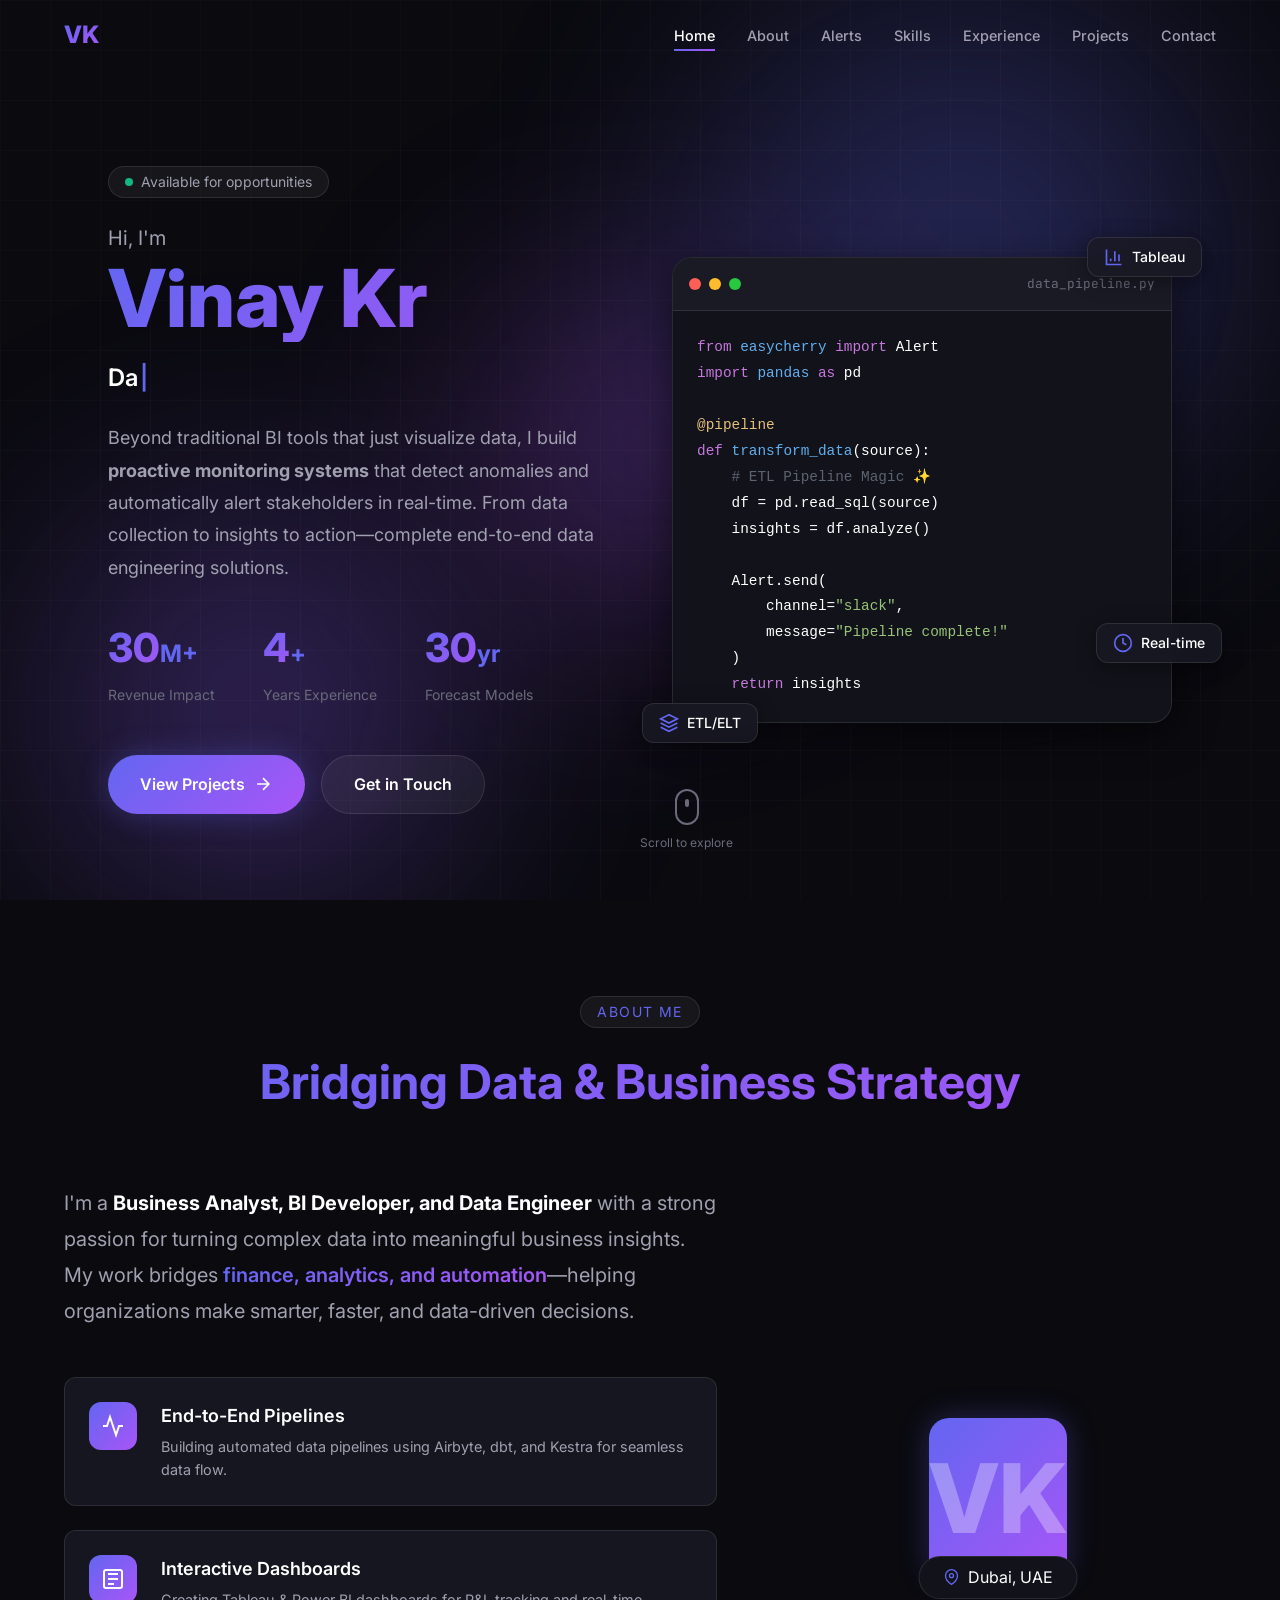
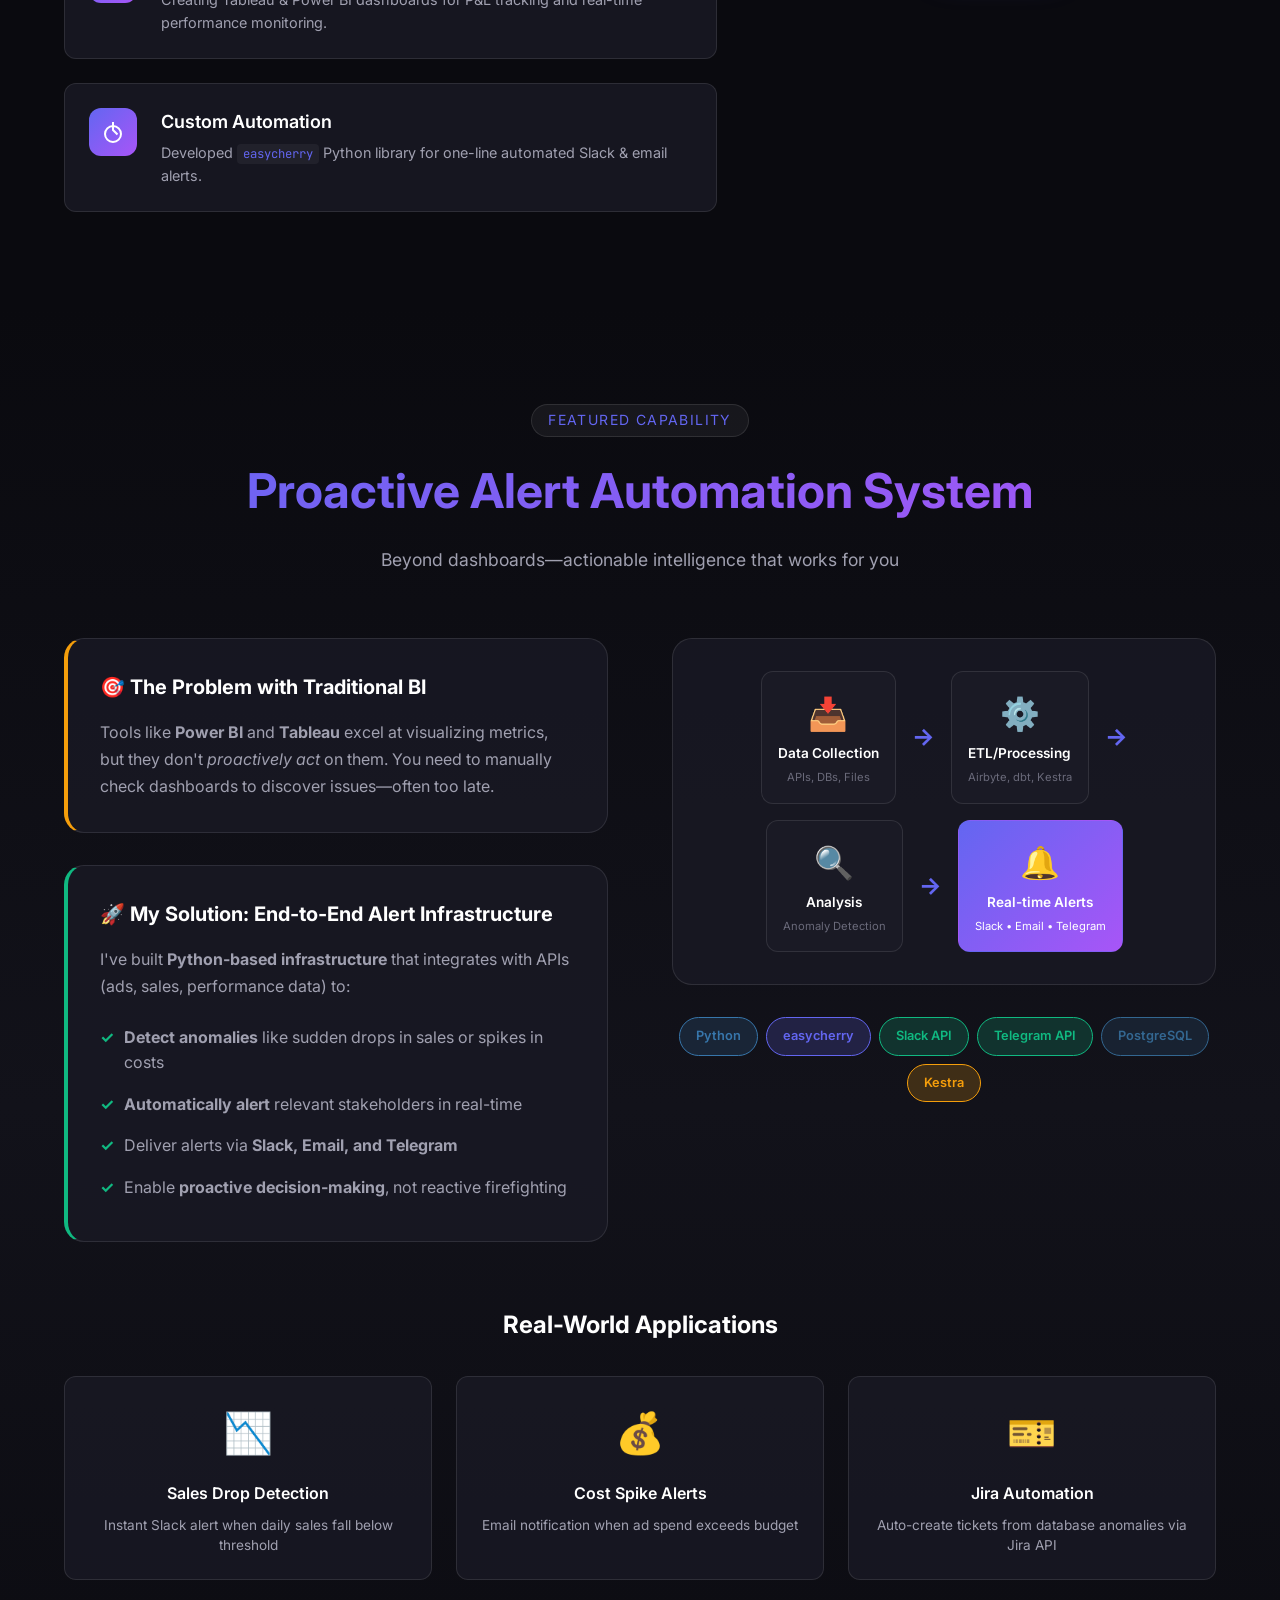
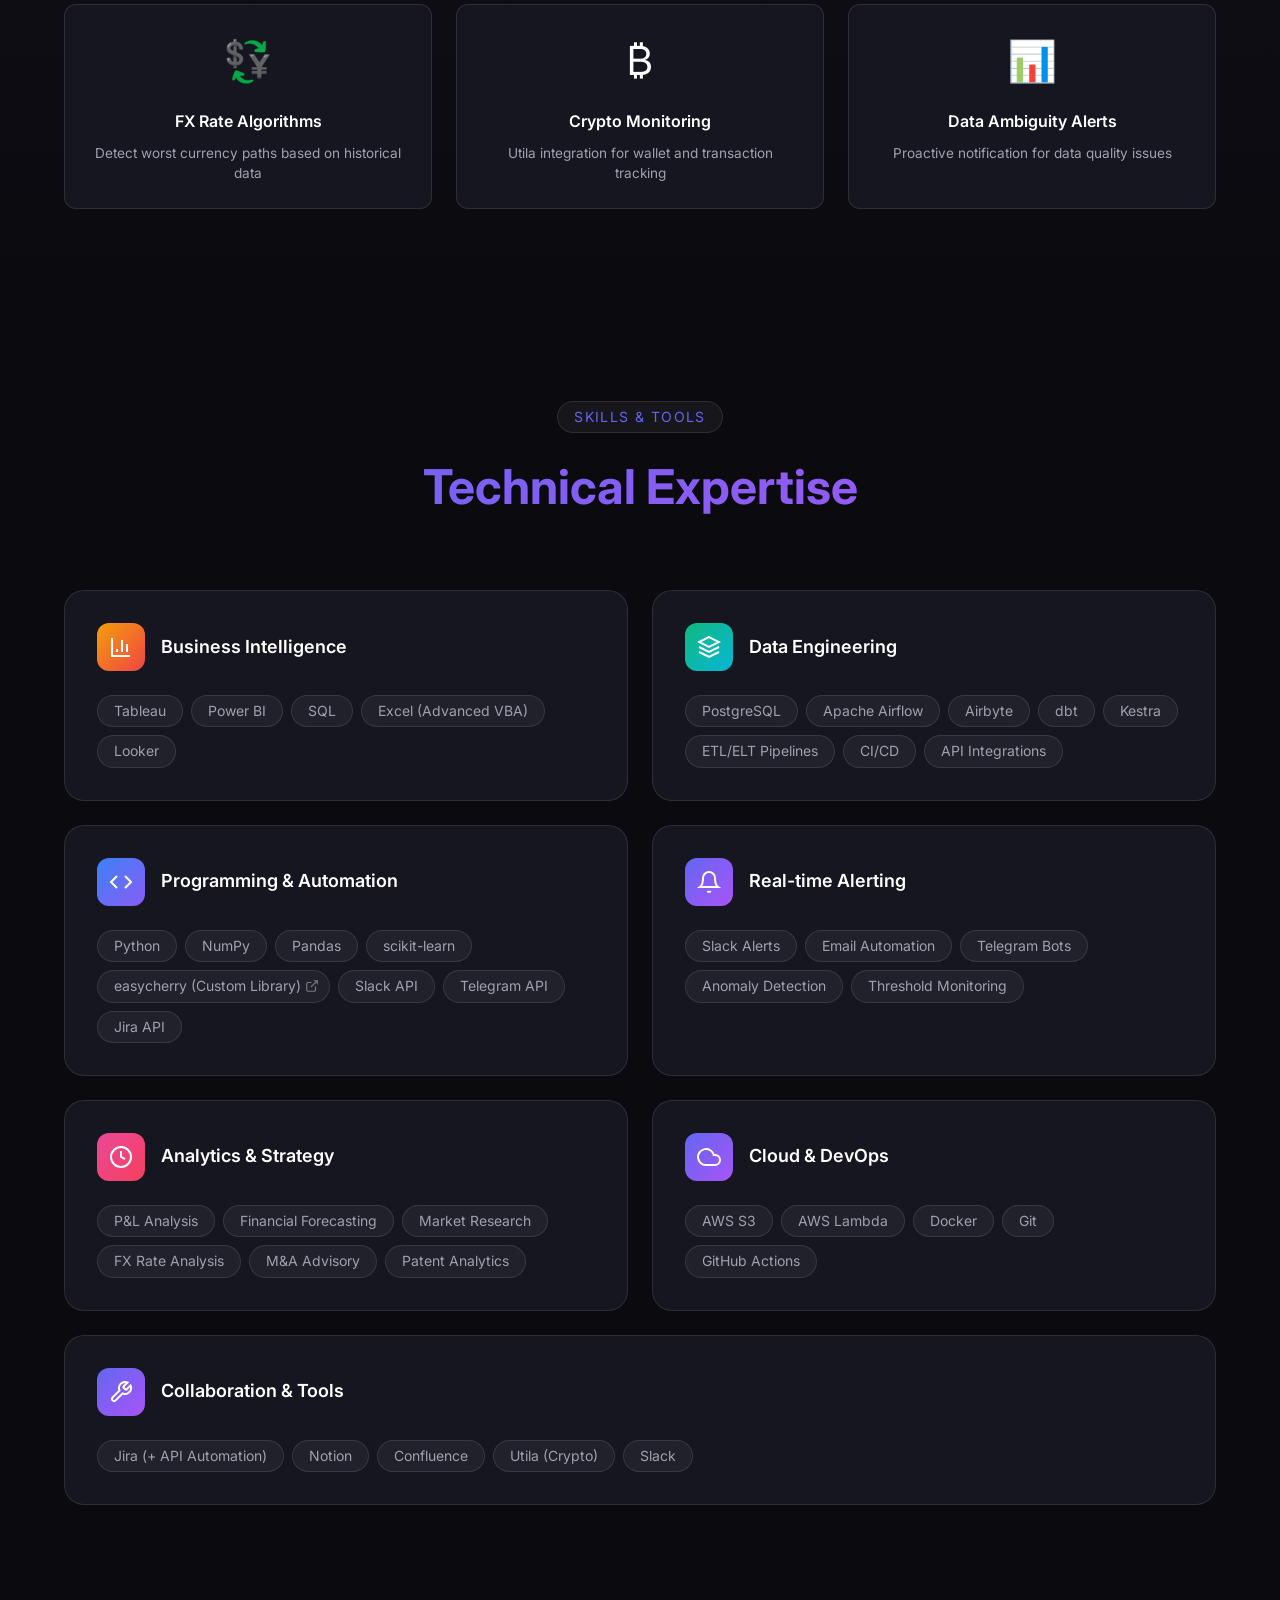
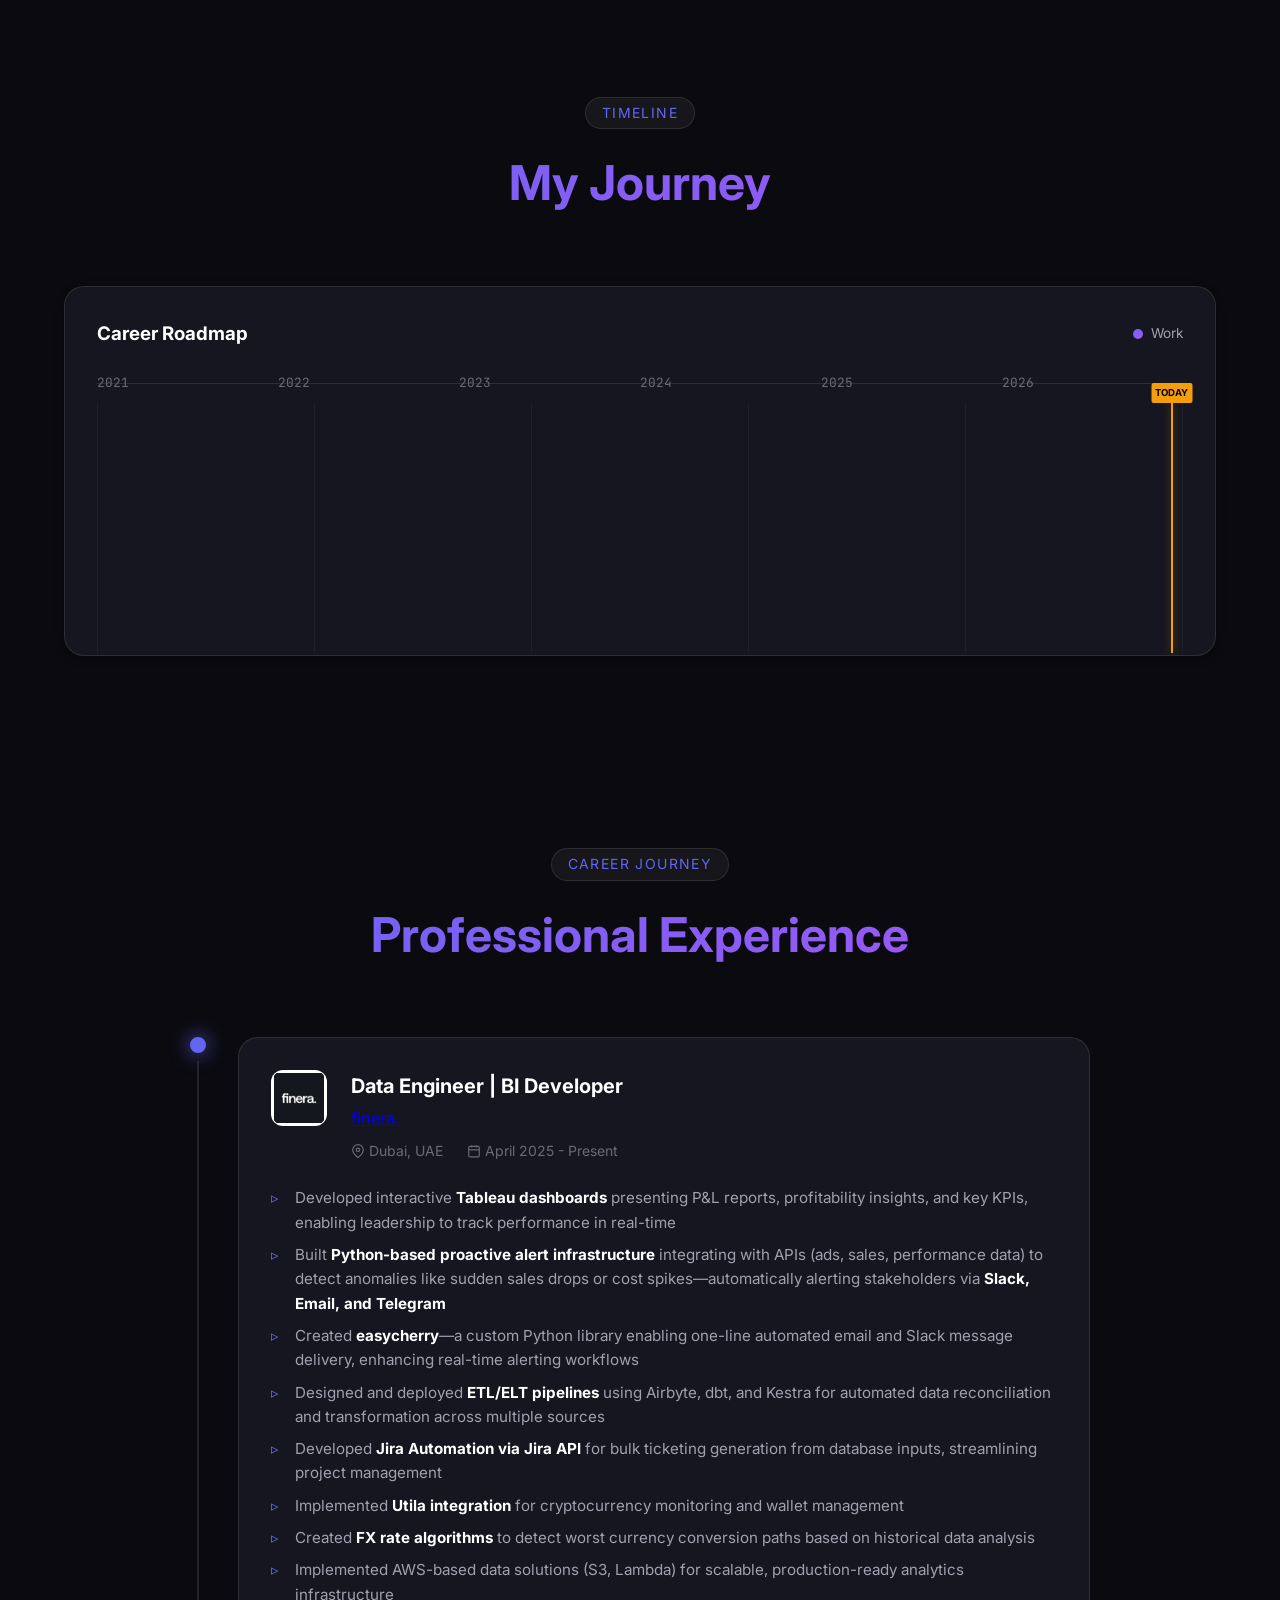
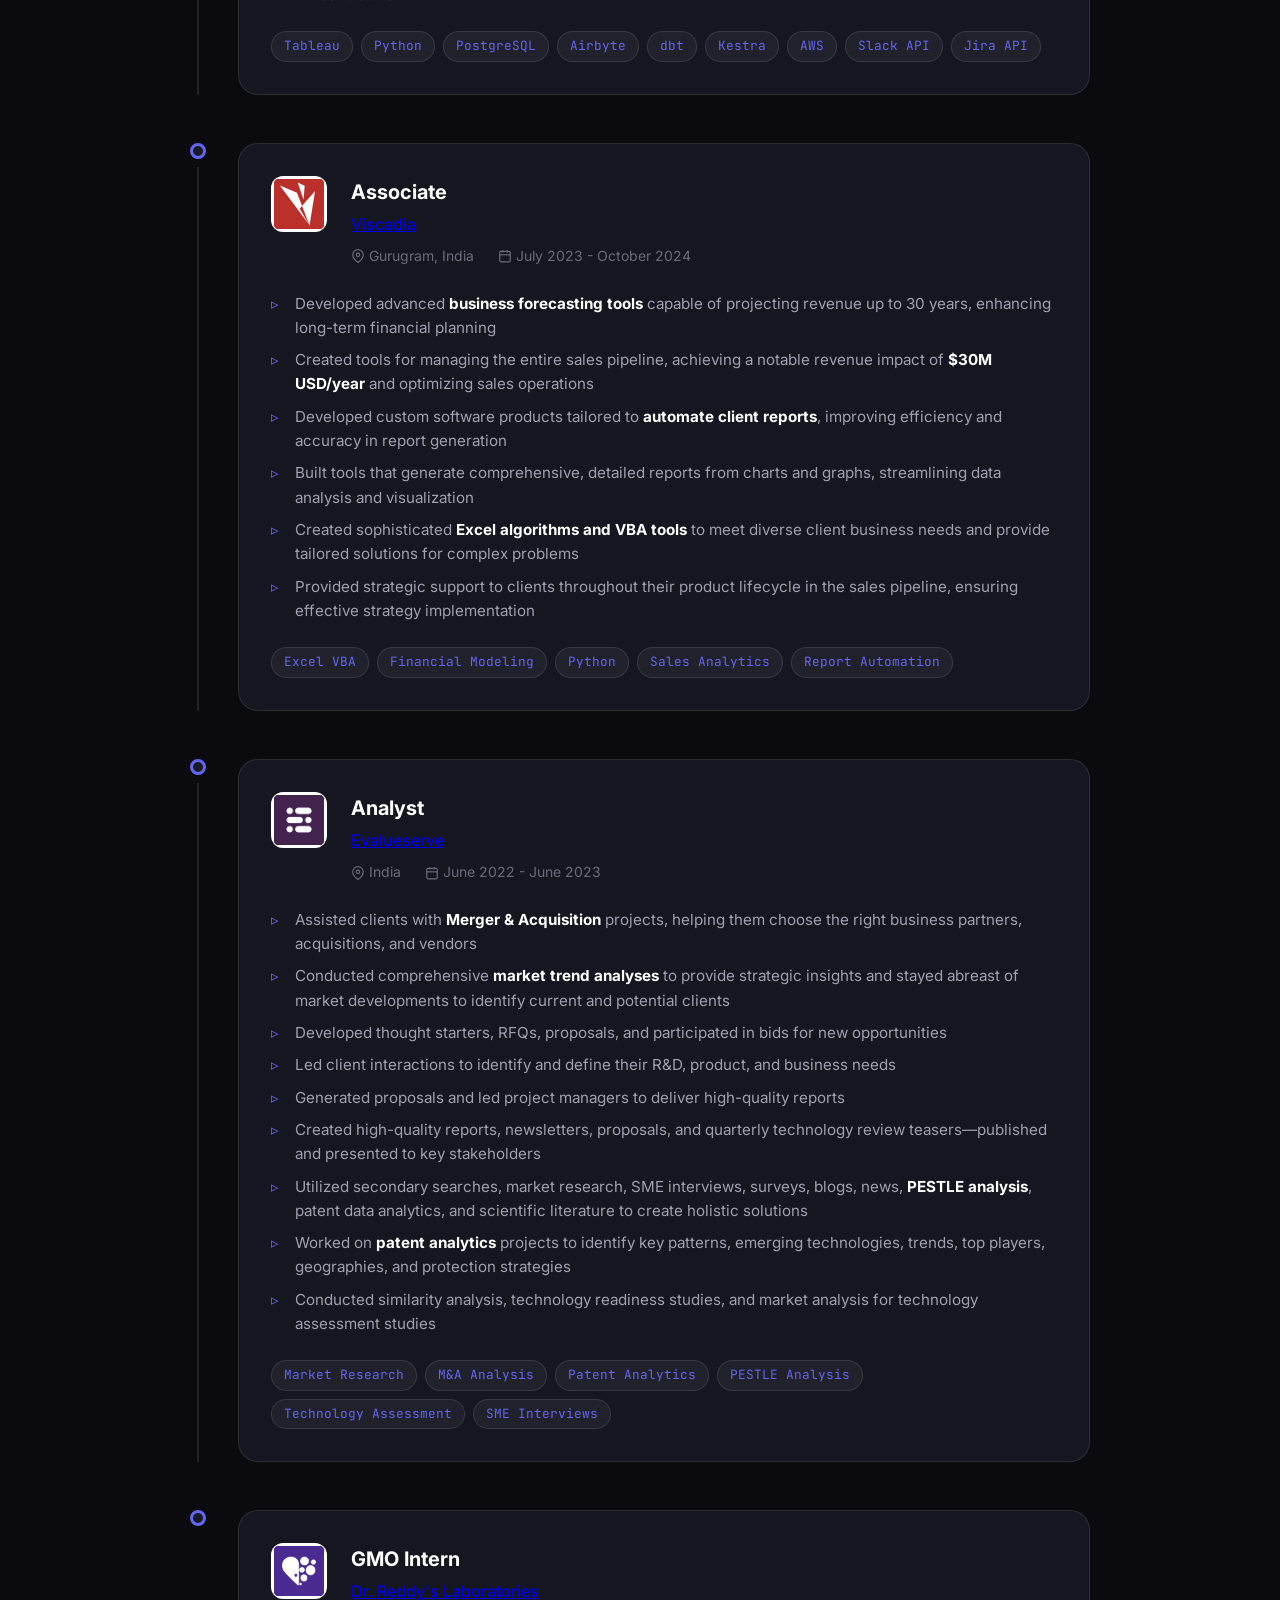
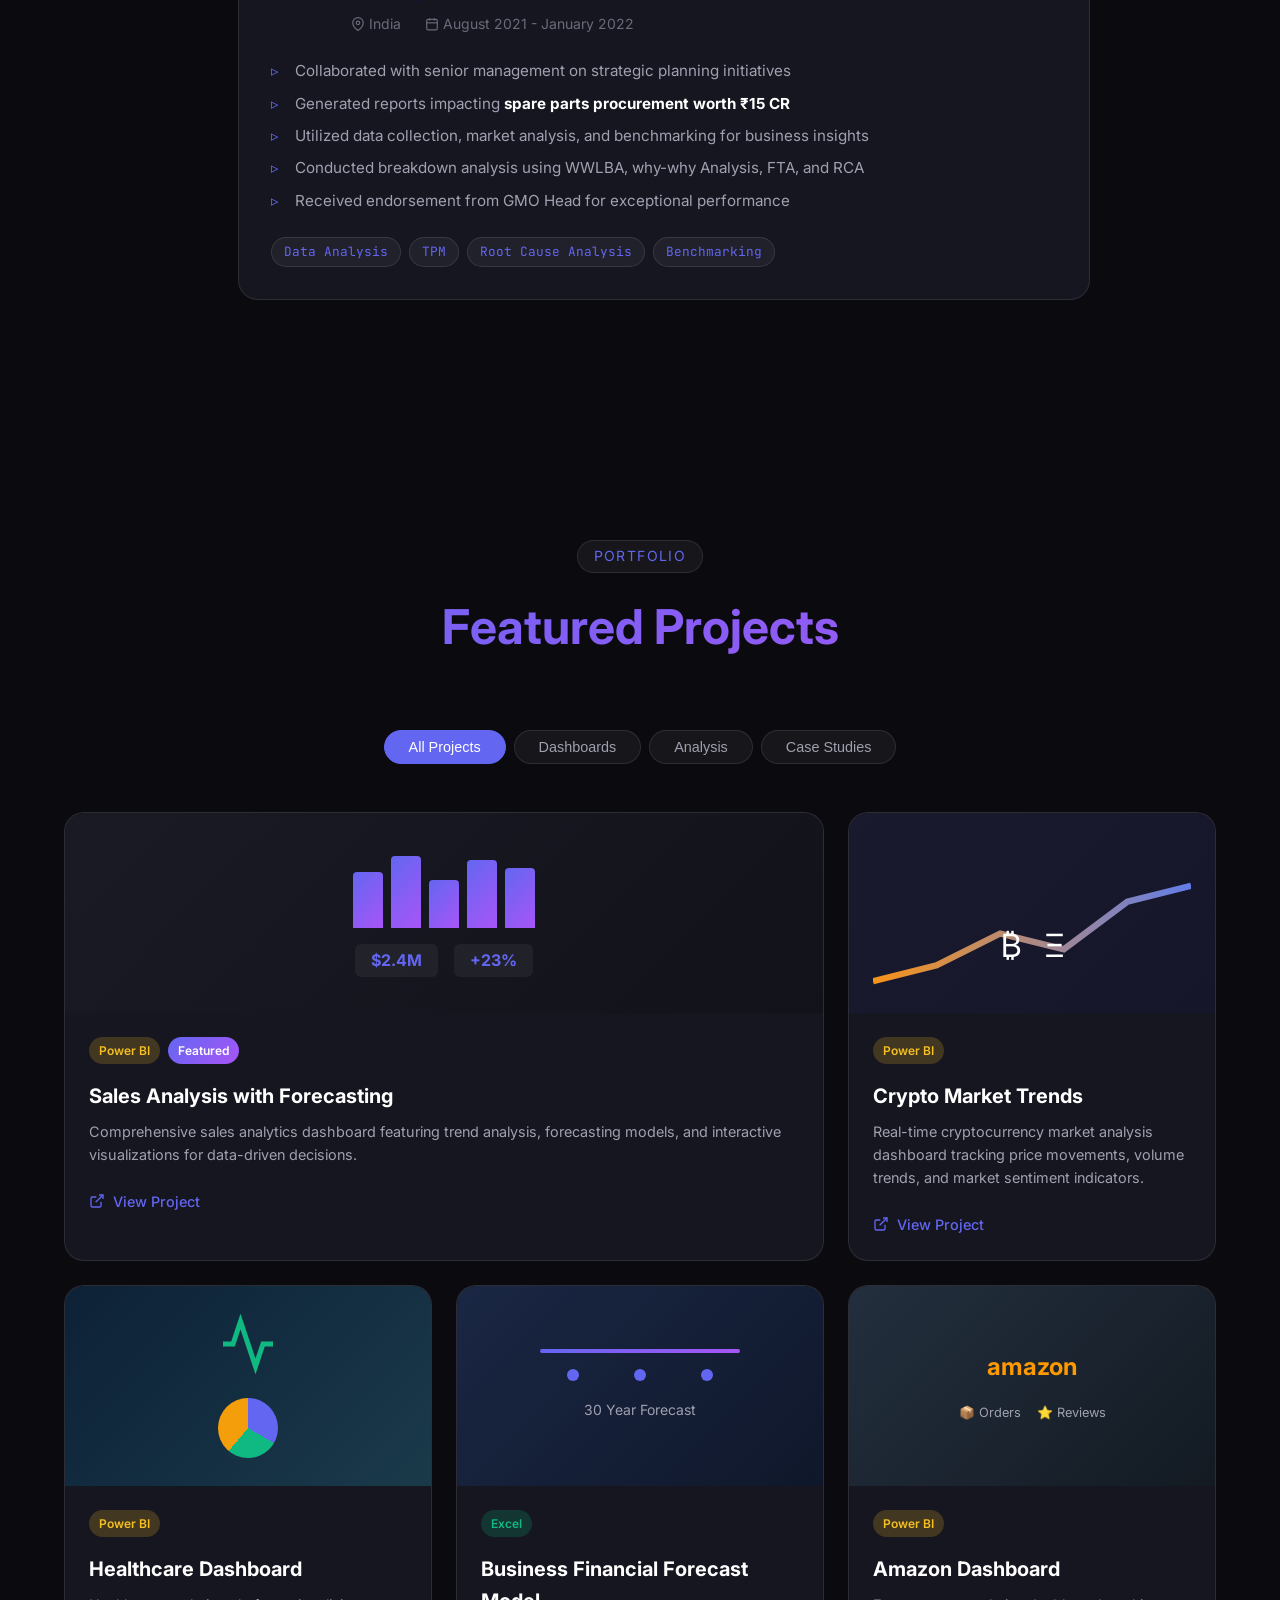
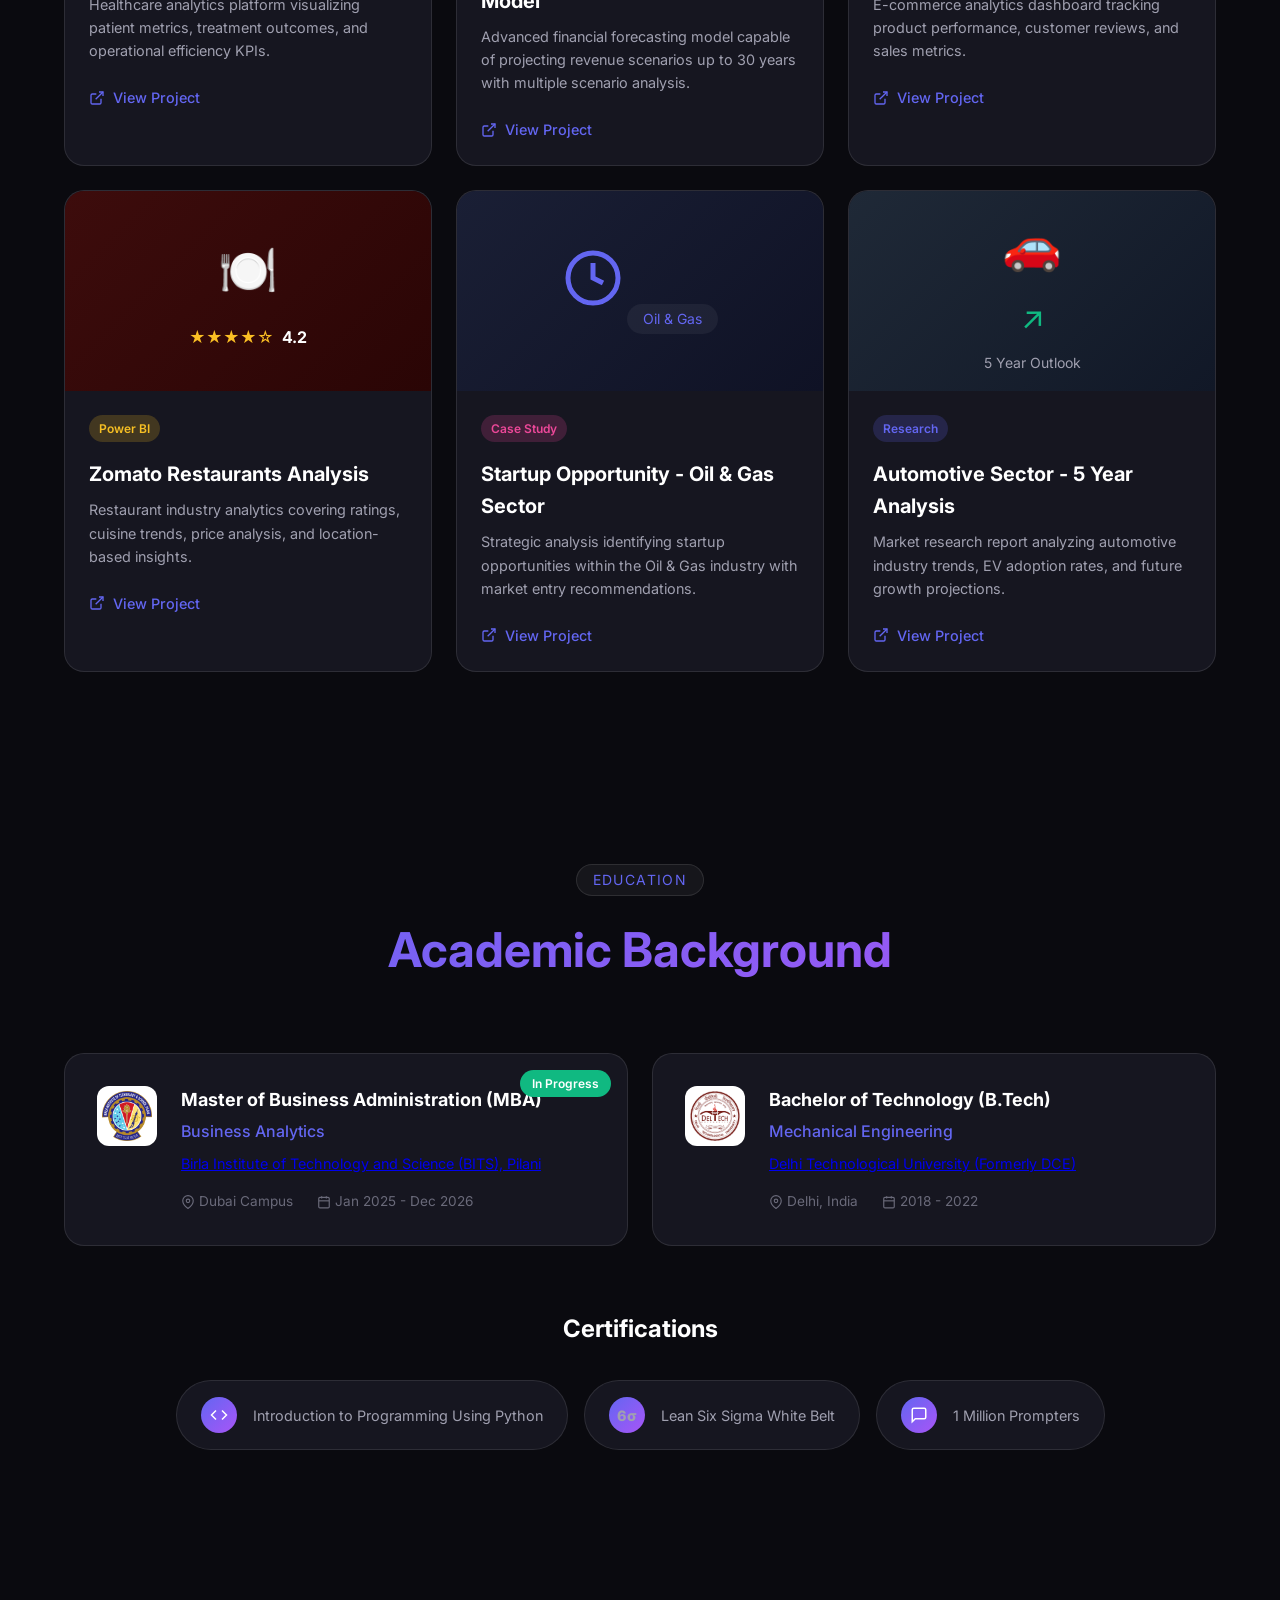
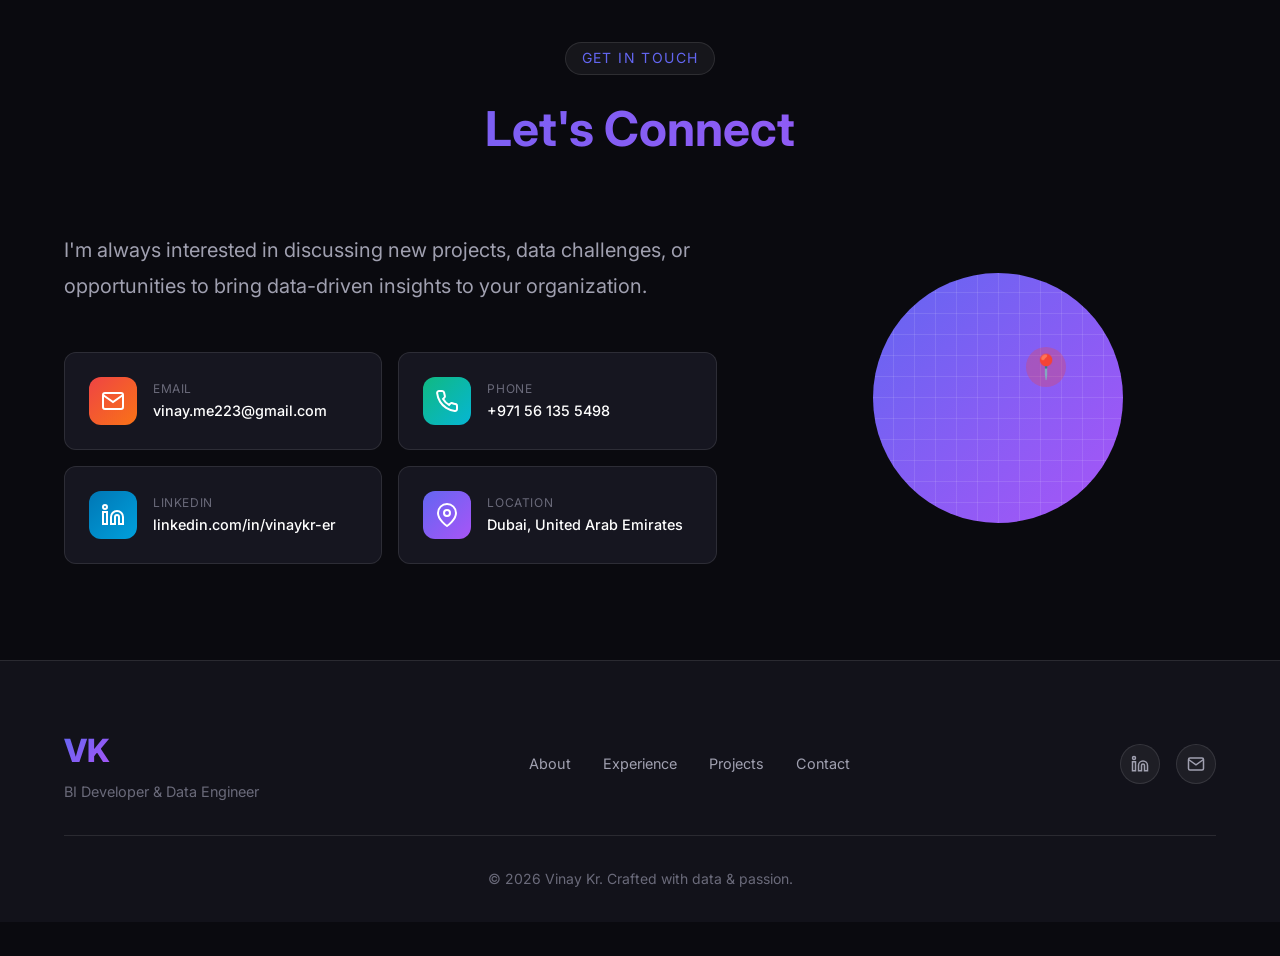
==== index.html @ 62a5bcd6 "Initial commit: Professional portfolio with interactive Gantt chart" ====
<!DOCTYPE html>
<html lang="en">

<head>
    <meta charset="UTF-8">
    <meta name="viewport" content="width=device-width, initial-scale=1.0">
    <meta name="description"
        content="Vinay Kr - BI Developer, Data Engineer & Analytics Expert. Specializing in Tableau, Power BI, Python automation, and end-to-end data pipelines.">
    <meta name="keywords" content="BI Developer, Data Engineer, Tableau, Power BI, Python, Data Analytics, Dubai">
    <title>Vinay Kr | BI Developer & Data Engineer</title>
    <link rel="preconnect" href="https://fonts.googleapis.com">
    <link rel="preconnect" href="https://fonts.gstatic.com" crossorigin>
    <link
        href="https://fonts.googleapis.com/css2?family=Inter:wght@300;400;500;600;700;800&family=JetBrains+Mono:wght@400;500&display=swap"
        rel="stylesheet">
    <link rel="stylesheet" href="styles.css">
</head>

<body>
    <!-- Animated Background -->
    <div class="background-animation">
        <div class="gradient-orb orb-1"></div>
        <div class="gradient-orb orb-2"></div>
        <div class="gradient-orb orb-3"></div>
        <div class="grid-overlay"></div>
    </div>

    <!-- Navigation -->
    <nav class="navbar" id="navbar">
        <div class="nav-container">
            <a href="#home" class="nav-logo">
                <span class="logo-text">VK</span>
            </a>
            <div class="nav-menu" id="nav-menu">
                <a href="#home" class="nav-link active">Home</a>
                <a href="#about" class="nav-link">About</a>
                <a href="#alert-system" class="nav-link">Alerts</a>
                <a href="#skills" class="nav-link">Skills</a>
                <a href="#experience" class="nav-link">Experience</a>
                <a href="#projects" class="nav-link">Projects</a>
                <a href="#contact" class="nav-link">Contact</a>
            </div>
            <div class="nav-toggle" id="nav-toggle">
                <span></span>
                <span></span>
                <span></span>
            </div>
        </div>
    </nav>

    <!-- Hero Section -->
    <section class="hero" id="home">
        <div class="hero-container">
            <div class="hero-content">
                <div class="hero-badge">
                    <span class="badge-dot"></span>
                    <span>Available for opportunities</span>
                </div>
                <h1 class="hero-title">
                    <span class="title-line">Hi, I'm</span>
                    <span class="title-name">Vinay Kr</span>
                </h1>
                <div class="hero-roles">
                    <span class="role-text" id="typewriter"></span>
                    <span class="cursor">|</span>
                </div>
                <p class="hero-description">
                    Beyond traditional BI tools that just visualize data, I build <strong>proactive monitoring
                        systems</strong>
                    that detect anomalies and automatically alert stakeholders in real-time. From data collection
                    to insights to action—complete end-to-end data engineering solutions.
                </p>
                <div class="hero-stats">
                    <div class="stat-item">
                        <span class="stat-number" data-count="30">0</span><span class="stat-suffix">M+</span>
                        <span class="stat-label">Revenue Impact</span>
                    </div>
                    <div class="stat-item">
                        <span class="stat-number" data-count="4">0</span><span class="stat-suffix">+</span>
                        <span class="stat-label">Years Experience</span>
                    </div>
                    <div class="stat-item">
                        <span class="stat-number" data-count="30">0</span><span class="stat-suffix">yr</span>
                        <span class="stat-label">Forecast Models</span>
                    </div>
                </div>
                <div class="hero-cta">
                    <a href="#projects" class="btn btn-primary">
                        <span>View Projects</span>
                        <svg viewBox="0 0 24 24" fill="none" stroke="currentColor" stroke-width="2">
                            <path d="M5 12h14M12 5l7 7-7 7" />
                        </svg>
                    </a>
                    <a href="#contact" class="btn btn-secondary">Get in Touch</a>
                </div>
            </div>
            <div class="hero-visual">
                <div class="visual-frame">
                    <div class="code-window">
                        <div class="window-header">
                            <span class="dot red"></span>
                            <span class="dot yellow"></span>
                            <span class="dot green"></span>
                            <span class="window-title">data_pipeline.py</span>
                        </div>
                        <div class="code-content">
                            <pre><code><span class="keyword">from</span> <span class="module">easycherry</span> <span class="keyword">import</span> Alert
<span class="keyword">import</span> <span class="module">pandas</span> <span class="keyword">as</span> pd

<span class="decorator">@pipeline</span>
<span class="keyword">def</span> <span class="function">transform_data</span>(source):
    <span class="comment"># ETL Pipeline Magic ✨</span>
    df = pd.read_sql(source)
    insights = df.analyze()
    
    Alert.send(
        channel=<span class="string">"slack"</span>,
        message=<span class="string">"Pipeline complete!"</span>
    )
    <span class="keyword">return</span> insights</code></pre>
                        </div>
                    </div>
                    <div class="floating-cards">
                        <div class="float-card card-1">
                            <svg viewBox="0 0 24 24" fill="none" stroke="currentColor" stroke-width="2">
                                <path d="M3 3v18h18" />
                                <path d="M18 17V9" />
                                <path d="M13 17V5" />
                                <path d="M8 17v-3" />
                            </svg>
                            <span>Tableau</span>
                        </div>
                        <div class="float-card card-2">
                            <svg viewBox="0 0 24 24" fill="none" stroke="currentColor" stroke-width="2">
                                <circle cx="12" cy="12" r="10" />
                                <path d="M12 6v6l4 2" />
                            </svg>
                            <span>Real-time</span>
                        </div>
                        <div class="float-card card-3">
                            <svg viewBox="0 0 24 24" fill="none" stroke="currentColor" stroke-width="2">
                                <path d="M12 2L2 7l10 5 10-5-10-5z" />
                                <path d="M2 17l10 5 10-5" />
                                <path d="M2 12l10 5 10-5" />
                            </svg>
                            <span>ETL/ELT</span>
                        </div>
                    </div>
                </div>
            </div>
        </div>
        <div class="scroll-indicator">
            <div class="mouse">
                <div class="wheel"></div>
            </div>
            <span>Scroll to explore</span>
        </div>
    </section>

    <!-- About Section -->
    <section class="about section" id="about">
        <div class="container">
            <div class="section-header">
                <span class="section-tag">About Me</span>
                <h2 class="section-title">Bridging Data & Business Strategy</h2>
            </div>
            <div class="about-content">
                <div class="about-text">
                    <p class="about-intro">
                        I'm a <strong>Business Analyst, BI Developer, and Data Engineer</strong> with a strong passion
                        for turning complex data into meaningful business insights. My work bridges
                        <span class="highlight">finance, analytics, and automation</span>—helping organizations make
                        smarter, faster, and data-driven decisions.
                    </p>
                    <div class="about-highlights">
                        <div class="highlight-card">
                            <div class="highlight-icon">
                                <svg viewBox="0 0 24 24" fill="none" stroke="currentColor" stroke-width="2">
                                    <path d="M22 12h-4l-3 9L9 3l-3 9H2" />
                                </svg>
                            </div>
                            <div class="highlight-content">
                                <h4>End-to-End Pipelines</h4>
                                <p>Building automated data pipelines using Airbyte, dbt, and Kestra for seamless data
                                    flow.</p>
                            </div>
                        </div>
                        <div class="highlight-card">
                            <div class="highlight-icon">
                                <svg viewBox="0 0 24 24" fill="none" stroke="currentColor" stroke-width="2">
                                    <rect x="3" y="3" width="18" height="18" rx="2" />
                                    <path d="M7 7h10M7 12h10M7 17h6" />
                                </svg>
                            </div>
                            <div class="highlight-content">
                                <h4>Interactive Dashboards</h4>
                                <p>Creating Tableau & Power BI dashboards for P&L tracking and real-time performance
                                    monitoring.</p>
                            </div>
                        </div>
                        <div class="highlight-card">
                            <div class="highlight-icon">
                                <svg viewBox="0 0 24 24" fill="none" stroke="currentColor" stroke-width="2">
                                    <path d="M12 2v8l4.5 4.5" />
                                    <circle cx="12" cy="14" r="8" />
                                </svg>
                            </div>
                            <div class="highlight-content">
                                <h4>Custom Automation</h4>
                                <p>Developed <code>easycherry</code> Python library for one-line automated Slack & email
                                    alerts.</p>
                            </div>
                        </div>
                    </div>
                </div>
                <div class="about-image">
                    <div class="image-frame">
                        <div class="profile-placeholder">
                            <div class="initials">VK</div>
                            <div class="location-badge">
                                <svg viewBox="0 0 24 24" fill="none" stroke="currentColor" stroke-width="2">
                                    <path d="M21 10c0 7-9 13-9 13s-9-6-9-13a9 9 0 0118 0z" />
                                    <circle cx="12" cy="10" r="3" />
                                </svg>
                                <span>Dubai, UAE</span>
                            </div>
                        </div>
                    </div>
                </div>
            </div>
        </div>
    </section>

    <!-- Featured: Alert Automation System -->
    <section class="featured-system section" id="alert-system">
        <div class="container">
            <div class="section-header">
                <span class="section-tag">Featured Capability</span>
                <h2 class="section-title">Proactive Alert Automation System</h2>
                <p class="section-subtitle">Beyond dashboards—actionable intelligence that works for you</p>
            </div>
            <div class="featured-content">
                <div class="featured-text">
                    <div class="featured-problem">
                        <h3>🎯 The Problem with Traditional BI</h3>
                        <p>Tools like <strong>Power BI</strong> and <strong>Tableau</strong> excel at visualizing
                            metrics, but they don't <em>proactively act</em> on them. You need to manually check
                            dashboards to discover issues—often too late.</p>
                    </div>
                    <div class="featured-solution">
                        <h3>🚀 My Solution: End-to-End Alert Infrastructure</h3>
                        <p>I've built <strong>Python-based infrastructure</strong> that integrates with APIs (ads,
                            sales, performance data) to:</p>
                        <ul class="solution-list">
                            <li><strong>Detect anomalies</strong> like sudden drops in sales or spikes in costs</li>
                            <li><strong>Automatically alert</strong> relevant stakeholders in real-time</li>
                            <li>Deliver alerts via <strong>Slack, Email, and Telegram</strong></li>
                            <li>Enable <strong>proactive decision-making</strong>, not reactive firefighting</li>
                        </ul>
                    </div>
                </div>
                <div class="featured-visual">
                    <div class="pipeline-diagram">
                        <div class="pipeline-stage">
                            <div class="stage-icon">📥</div>
                            <span>Data Collection</span>
                            <small>APIs, DBs, Files</small>
                        </div>
                        <div class="pipeline-arrow">→</div>
                        <div class="pipeline-stage">
                            <div class="stage-icon">⚙️</div>
                            <span>ETL/Processing</span>
                            <small>Airbyte, dbt, Kestra</small>
                        </div>
                        <div class="pipeline-arrow">→</div>
                        <div class="pipeline-stage">
                            <div class="stage-icon">🔍</div>
                            <span>Analysis</span>
                            <small>Anomaly Detection</small>
                        </div>
                        <div class="pipeline-arrow">→</div>
                        <div class="pipeline-stage highlight">
                            <div class="stage-icon">🔔</div>
                            <span>Real-time Alerts</span>
                            <small>Slack • Email • Telegram</small>
                        </div>
                    </div>
                    <div class="tech-stack-display">
                        <span class="tech-pill python">Python</span>
                        <span class="tech-pill lib">easycherry</span>
                        <span class="tech-pill api">Slack API</span>
                        <span class="tech-pill api">Telegram API</span>
                        <span class="tech-pill db">PostgreSQL</span>
                        <span class="tech-pill orchestration">Kestra</span>
                    </div>
                </div>
            </div>
            <div class="featured-examples">
                <h4>Real-World Applications</h4>
                <div class="examples-grid">
                    <div class="example-card">
                        <span class="example-icon">📉</span>
                        <h5>Sales Drop Detection</h5>
                        <p>Instant Slack alert when daily sales fall below threshold</p>
                    </div>
                    <div class="example-card">
                        <span class="example-icon">💰</span>
                        <h5>Cost Spike Alerts</h5>
                        <p>Email notification when ad spend exceeds budget</p>
                    </div>
                    <div class="example-card">
                        <span class="example-icon">🎫</span>
                        <h5>Jira Automation</h5>
                        <p>Auto-create tickets from database anomalies via Jira API</p>
                    </div>
                    <div class="example-card">
                        <span class="example-icon">💱</span>
                        <h5>FX Rate Algorithms</h5>
                        <p>Detect worst currency paths based on historical data</p>
                    </div>
                    <div class="example-card">
                        <span class="example-icon">₿</span>
                        <h5>Crypto Monitoring</h5>
                        <p>Utila integration for wallet and transaction tracking</p>
                    </div>
                    <div class="example-card">
                        <span class="example-icon">📊</span>
                        <h5>Data Ambiguity Alerts</h5>
                        <p>Proactive notification for data quality issues</p>
                    </div>
                </div>
            </div>
        </div>
    </section>

    <!-- Skills Section -->
    <section class="skills section" id="skills">
        <div class="container">
            <div class="section-header">
                <span class="section-tag">Skills & Tools</span>
                <h2 class="section-title">Technical Expertise</h2>
            </div>
            <div class="skills-grid">
                <div class="skill-category">
                    <div class="category-header">
                        <div class="category-icon bi-icon">
                            <svg viewBox="0 0 24 24" fill="none" stroke="currentColor" stroke-width="2">
                                <path d="M3 3v18h18" />
                                <path d="M18 17V9" />
                                <path d="M13 17V5" />
                                <path d="M8 17v-3" />
                            </svg>
                        </div>
                        <h3>Business Intelligence</h3>
                    </div>
                    <div class="skill-tags">
                        <span class="skill-tag">Tableau</span>
                        <span class="skill-tag">Power BI</span>
                        <span class="skill-tag">SQL</span>
                        <span class="skill-tag">Excel (Advanced VBA)</span>
                        <span class="skill-tag">Looker</span>
                    </div>
                </div>
                <div class="skill-category">
                    <div class="category-header">
                        <div class="category-icon de-icon">
                            <svg viewBox="0 0 24 24" fill="none" stroke="currentColor" stroke-width="2">
                                <path d="M12 2L2 7l10 5 10-5-10-5z" />
                                <path d="M2 17l10 5 10-5" />
                                <path d="M2 12l10 5 10-5" />
                            </svg>
                        </div>
                        <h3>Data Engineering</h3>
                    </div>
                    <div class="skill-tags">
                        <span class="skill-tag">PostgreSQL</span>
                        <span class="skill-tag">Apache Airflow</span>
                        <span class="skill-tag">Airbyte</span>
                        <span class="skill-tag">dbt</span>
                        <span class="skill-tag">Kestra</span>
                        <span class="skill-tag">ETL/ELT Pipelines</span>
                        <span class="skill-tag">CI/CD</span>
                        <span class="skill-tag">API Integrations</span>
                    </div>
                </div>
                <div class="skill-category">
                    <div class="category-header">
                        <div class="category-icon prog-icon">
                            <svg viewBox="0 0 24 24" fill="none" stroke="currentColor" stroke-width="2">
                                <polyline points="16 18 22 12 16 6" />
                                <polyline points="8 6 2 12 8 18" />
                            </svg>
                        </div>
                        <h3>Programming & Automation</h3>
                    </div>
                    <div class="skill-tags">
                        <span class="skill-tag">Python</span>
                        <span class="skill-tag">NumPy</span>
                        <span class="skill-tag">Pandas</span>
                        <span class="skill-tag">scikit-learn</span>
                        <a href="https://pypi.org/project/easy-cherry/" target="_blank" class="skill-tag link-tag"
                            title="View on PyPI">
                            easycherry (Custom Library)
                            <svg viewBox="0 0 24 24" fill="none" stroke="currentColor" stroke-width="2"
                                class="external-link-icon">
                                <path d="M18 13v6a2 2 0 01-2 2H5a2 2 0 01-2-2V8a2 2 0 012-2h6"></path>
                                <polyline points="15 3 21 3 21 9"></polyline>
                                <line x1="10" y1="14" x2="21" y2="3"></line>
                            </svg>
                        </a>
                        <span class="skill-tag">Slack API</span>
                        <span class="skill-tag">Telegram API</span>
                        <span class="skill-tag">Jira API</span>
                    </div>
                </div>
                <div class="skill-category">
                    <div class="category-header">
                        <div class="category-icon alert-icon">
                            <svg viewBox="0 0 24 24" fill="none" stroke="currentColor" stroke-width="2">
                                <path d="M18 8A6 6 0 006 8c0 7-3 9-3 9h18s-3-2-3-9" />
                                <path d="M13.73 21a2 2 0 01-3.46 0" />
                            </svg>
                        </div>
                        <h3>Real-time Alerting</h3>
                    </div>
                    <div class="skill-tags">
                        <span class="skill-tag">Slack Alerts</span>
                        <span class="skill-tag">Email Automation</span>
                        <span class="skill-tag">Telegram Bots</span>
                        <span class="skill-tag">Anomaly Detection</span>
                        <span class="skill-tag">Threshold Monitoring</span>
                    </div>
                </div>
                <div class="skill-category">
                    <div class="category-header">
                        <div class="category-icon analytics-icon">
                            <svg viewBox="0 0 24 24" fill="none" stroke="currentColor" stroke-width="2">
                                <circle cx="12" cy="12" r="10" />
                                <path d="M12 6v6l4 2" />
                            </svg>
                        </div>
                        <h3>Analytics & Strategy</h3>
                    </div>
                    <div class="skill-tags">
                        <span class="skill-tag">P&L Analysis</span>
                        <span class="skill-tag">Financial Forecasting</span>
                        <span class="skill-tag">Market Research</span>
                        <span class="skill-tag">FX Rate Analysis</span>
                        <span class="skill-tag">M&A Advisory</span>
                        <span class="skill-tag">Patent Analytics</span>
                    </div>
                </div>
                <div class="skill-category">
                    <div class="category-header">
                        <div class="category-icon cloud-icon">
                            <svg viewBox="0 0 24 24" fill="none" stroke="currentColor" stroke-width="2">
                                <path d="M18 10h-1.26A8 8 0 109 20h9a5 5 0 000-10z" />
                            </svg>
                        </div>
                        <h3>Cloud & DevOps</h3>
                    </div>
                    <div class="skill-tags">
                        <span class="skill-tag">AWS S3</span>
                        <span class="skill-tag">AWS Lambda</span>
                        <span class="skill-tag">Docker</span>
                        <span class="skill-tag">Git</span>
                        <span class="skill-tag">GitHub Actions</span>
                    </div>
                </div>
                <div class="skill-category full-width">
                    <div class="category-header">
                        <div class="category-icon tools-icon">
                            <svg viewBox="0 0 24 24" fill="none" stroke="currentColor" stroke-width="2">
                                <path
                                    d="M14.7 6.3a1 1 0 000 1.4l1.6 1.6a1 1 0 001.4 0l3.77-3.77a6 6 0 01-7.94 7.94l-6.91 6.91a2.12 2.12 0 01-3-3l6.91-6.91a6 6 0 017.94-7.94l-3.76 3.76z" />
                            </svg>
                        </div>
                        <h3>Collaboration & Tools</h3>
                    </div>
                    <div class="skill-tags">
                        <span class="skill-tag">Jira (+ API Automation)</span>
                        <span class="skill-tag">Notion</span>
                        <span class="skill-tag">Confluence</span>
                        <span class="skill-tag">Utila (Crypto)</span>
                        <span class="skill-tag">Slack</span>
                    </div>
                </div>
            </div>
        </div>
    </section>


    <!-- Journey / Gantt Chart Section -->
    <section class="journey section" id="journey">
        <div class="container">
            <div class="section-header">
                <span class="section-tag">Timeline</span>
                <h2 class="section-title">My Journey</h2>
            </div>
            <div class="gantt-wrapper">
                <div class="gantt-header">
                    <h3>Career Roadmap</h3>
                    <div class="gantt-legend">
                        <div class="legend-item">
                            <div class="legend-dot work"></div>Work
                        </div>

                    </div>
                </div>
                <!-- Gantt Chart Container -->
                <div class="gantt-chart" id="gantt-chart">
                    <!-- Dynamic Content populated by JS -->
                    <div class="gantt-years"></div>
                    <div class="gantt-grid-lines"></div>
                    <div class="gantt-bars"></div>
                </div>
            </div>
        </div>
    </section>

    <!-- Experience Section -->
    <section class="experience section" id="experience">
        <div class="container">
            <div class="section-header">
                <span class="section-tag">Career Journey</span>
                <h2 class="section-title">Professional Experience</h2>
            </div>
            <div class="timeline">
                <div class="timeline-item">
                    <div class="timeline-marker current">
                        <div class="marker-dot"></div>
                        <div class="marker-line"></div>
                    </div>
                    <div class="timeline-content">
                        <div class="job-header">
                            <a href="https://www.finera.com/" target="_blank" class="company-logo finera"
                                title="Visit finera.">
                                <img src="./images/finera-logo.png" alt="finera logo">
                            </a>
                            <div class="job-info">
                                <h3 class="job-title">Data Engineer | BI Developer</h3>
                                <h4 class="company-name"><a href="https://www.finera.com/" target="_blank">finera.</a>
                                </h4>
                                <div class="job-meta">
                                    <span class="location">
                                        <svg viewBox="0 0 24 24" fill="none" stroke="currentColor" stroke-width="2">
                                            <path d="M21 10c0 7-9 13-9 13s-9-6-9-13a9 9 0 0118 0z" />
                                            <circle cx="12" cy="10" r="3" />
                                        </svg>
                                        Dubai, UAE
                                    </span>
                                    <span class="duration">
                                        <svg viewBox="0 0 24 24" fill="none" stroke="currentColor" stroke-width="2">
                                            <rect x="3" y="4" width="18" height="18" rx="2" ry="2" />
                                            <line x1="16" y1="2" x2="16" y2="6" />
                                            <line x1="8" y1="2" x2="8" y2="6" />
                                            <line x1="3" y1="10" x2="21" y2="10" />
                                        </svg>
                                        April 2025 - Present
                                    </span>
                                </div>
                            </div>
                        </div>
                        <ul class="job-responsibilities">
                            <li>Developed interactive <strong>Tableau dashboards</strong> presenting P&L reports,
                                profitability insights, and key KPIs, enabling leadership to track performance in
                                real-time</li>
                            <li>Built <strong>Python-based proactive alert infrastructure</strong> integrating with APIs
                                (ads, sales, performance data) to detect anomalies like sudden sales drops or cost
                                spikes—automatically alerting stakeholders via <strong>Slack, Email, and
                                    Telegram</strong></li>
                            <li>Created <strong>easycherry</strong>—a custom Python library enabling one-line automated
                                email and Slack message delivery, enhancing real-time alerting workflows</li>
                            <li>Designed and deployed <strong>ETL/ELT pipelines</strong> using Airbyte, dbt, and Kestra
                                for automated data reconciliation and transformation across multiple sources</li>
                            <li>Developed <strong>Jira Automation via Jira API</strong> for bulk ticketing generation
                                from database inputs, streamlining project management</li>
                            <li>Implemented <strong>Utila integration</strong> for cryptocurrency monitoring and wallet
                                management</li>
                            <li>Created <strong>FX rate algorithms</strong> to detect worst currency conversion paths
                                based on historical data analysis</li>
                            <li>Implemented AWS-based data solutions (S3, Lambda) for scalable, production-ready
                                analytics infrastructure</li>
                        </ul>
                        <div class="job-tech">
                            <span>Tableau</span>
                            <span>Python</span>
                            <span>PostgreSQL</span>
                            <span>Airbyte</span>
                            <span>dbt</span>
                            <span>Kestra</span>
                            <span>AWS</span>
                            <span>Slack API</span>
                            <span>Jira API</span>
                        </div>
                    </div>
                </div>

                <div class="timeline-item">
                    <div class="timeline-marker">
                        <div class="marker-dot"></div>
                        <div class="marker-line"></div>
                    </div>
                    <div class="timeline-content">
                        <div class="job-header">
                            <a href="https://www.viscadia.com/" target="_blank" class="company-logo viscadia"
                                title="Visit Viscadia">
                                <img src="./images/viscadia-logo.jpeg" alt="Viscadia logo">
                            </a>
                            <div class="job-info">
                                <h3 class="job-title">Associate</h3>
                                <h4 class="company-name"><a href="https://www.viscadia.com/"
                                        target="_blank">Viscadia</a></h4>
                                <div class="job-meta">
                                    <span class="location">
                                        <svg viewBox="0 0 24 24" fill="none" stroke="currentColor" stroke-width="2">
                                            <path d="M21 10c0 7-9 13-9 13s-9-6-9-13a9 9 0 0118 0z" />
                                            <circle cx="12" cy="10" r="3" />
                                        </svg>
                                        Gurugram, India
                                    </span>
                                    <span class="duration">
                                        <svg viewBox="0 0 24 24" fill="none" stroke="currentColor" stroke-width="2">
                                            <rect x="3" y="4" width="18" height="18" rx="2" ry="2" />
                                            <line x1="16" y1="2" x2="16" y2="6" />
                                            <line x1="8" y1="2" x2="8" y2="6" />
                                            <line x1="3" y1="10" x2="21" y2="10" />
                                        </svg>
                                        July 2023 - October 2024
                                    </span>
                                </div>
                            </div>
                        </div>
                        <ul class="job-responsibilities">
                            <li>Developed advanced <strong>business forecasting tools</strong> capable of projecting
                                revenue up to 30 years, enhancing long-term financial planning</li>
                            <li>Created tools for managing the entire sales pipeline, achieving a notable revenue impact
                                of <strong>$30M USD/year</strong> and optimizing sales operations</li>
                            <li>Developed custom software products tailored to <strong>automate client reports</strong>,
                                improving efficiency and accuracy in report generation</li>
                            <li>Built tools that generate comprehensive, detailed reports from charts and graphs,
                                streamlining data analysis and visualization</li>
                            <li>Created sophisticated <strong>Excel algorithms and VBA tools</strong> to meet diverse
                                client business needs and provide tailored solutions for complex problems</li>
                            <li>Provided strategic support to clients throughout their product lifecycle in the sales
                                pipeline, ensuring effective strategy implementation</li>
                        </ul>
                        <div class="job-tech">
                            <span>Excel VBA</span>
                            <span>Financial Modeling</span>
                            <span>Python</span>
                            <span>Sales Analytics</span>
                            <span>Report Automation</span>
                        </div>
                    </div>
                </div>

                <div class="timeline-item">
                    <div class="timeline-marker">
                        <div class="marker-dot"></div>
                        <div class="marker-line"></div>
                    </div>
                    <div class="timeline-content">
                        <div class="job-header">
                            <a href="https://www.evalueserve.com/" target="_blank" class="company-logo evalueserve"
                                title="Visit Evalueserve">
                                <img src="./images/evalueserve-logo.png" alt="Evalueserve logo">
                            </a>
                            <div class="job-info">
                                <h3 class="job-title">Analyst</h3>
                                <h4 class="company-name"><a href="https://www.evalueserve.com/"
                                        target="_blank">Evalueserve</a></h4>
                                <div class="job-meta">
                                    <span class="location">
                                        <svg viewBox="0 0 24 24" fill="none" stroke="currentColor" stroke-width="2">
                                            <path d="M21 10c0 7-9 13-9 13s-9-6-9-13a9 9 0 0118 0z" />
                                            <circle cx="12" cy="10" r="3" />
                                        </svg>
                                        India
                                    </span>
                                    <span class="duration">
                                        <svg viewBox="0 0 24 24" fill="none" stroke="currentColor" stroke-width="2">
                                            <rect x="3" y="4" width="18" height="18" rx="2" ry="2" />
                                            <line x1="16" y1="2" x2="16" y2="6" />
                                            <line x1="8" y1="2" x2="8" y2="6" />
                                            <line x1="3" y1="10" x2="21" y2="10" />
                                        </svg>
                                        June 2022 - June 2023
                                    </span>
                                </div>
                            </div>
                        </div>
                        <ul class="job-responsibilities">
                            <li>Assisted clients with <strong>Merger & Acquisition</strong> projects, helping them
                                choose the right business partners, acquisitions, and vendors</li>
                            <li>Conducted comprehensive <strong>market trend analyses</strong> to provide strategic
                                insights and stayed abreast of market developments to identify current and potential
                                clients</li>
                            <li>Developed thought starters, RFQs, proposals, and participated in bids for new
                                opportunities</li>
                            <li>Led client interactions to identify and define their R&D, product, and business needs
                            </li>
                            <li>Generated proposals and led project managers to deliver high-quality reports</li>
                            <li>Created high-quality reports, newsletters, proposals, and quarterly technology review
                                teasers—published and presented to key stakeholders</li>
                            <li>Utilized secondary searches, market research, SME interviews, surveys, blogs, news,
                                <strong>PESTLE analysis</strong>, patent data analytics, and scientific literature to
                                create holistic solutions
                            </li>
                            <li>Worked on <strong>patent analytics</strong> projects to identify key patterns, emerging
                                technologies, trends, top players, geographies, and protection strategies</li>
                            <li>Conducted similarity analysis, technology readiness studies, and market analysis for
                                technology assessment studies</li>
                        </ul>
                        <div class="job-tech">
                            <span>Market Research</span>
                            <span>M&A Analysis</span>
                            <span>Patent Analytics</span>
                            <span>PESTLE Analysis</span>
                            <span>Technology Assessment</span>
                            <span>SME Interviews</span>
                        </div>
                    </div>
                </div>

                <div class="timeline-item">
                    <div class="timeline-marker">
                        <div class="marker-dot"></div>
                    </div>
                    <div class="timeline-content">
                        <div class="job-header">
                            <a href="https://www.drreddys.com/" target="_blank" class="company-logo drl"
                                title="Visit Dr. Reddy's">
                                <img src="./images/dr-reddys-logo.png" alt="Dr. Reddy's logo">
                            </a>
                            <div class="job-info">
                                <h3 class="job-title">GMO Intern</h3>
                                <h4 class="company-name"><a href="https://www.drreddys.com/" target="_blank">Dr. Reddy's
                                        Laboratories</a></h4>
                                <div class="job-meta">
                                    <span class="location">
                                        <svg viewBox="0 0 24 24" fill="none" stroke="currentColor" stroke-width="2">
                                            <path d="M21 10c0 7-9 13-9 13s-9-6-9-13a9 9 0 0118 0z" />
                                            <circle cx="12" cy="10" r="3" />
                                        </svg>
                                        India
                                    </span>
                                    <span class="duration">
                                        <svg viewBox="0 0 24 24" fill="none" stroke="currentColor" stroke-width="2">
                                            <rect x="3" y="4" width="18" height="18" rx="2" ry="2" />
                                            <line x1="16" y1="2" x2="16" y2="6" />
                                            <line x1="8" y1="2" x2="8" y2="6" />
                                            <line x1="3" y1="10" x2="21" y2="10" />
                                        </svg>
                                        August 2021 - January 2022
                                    </span>
                                </div>
                            </div>
                        </div>
                        <ul class="job-responsibilities">
                            <li>Collaborated with senior management on strategic planning initiatives</li>
                            <li>Generated reports impacting <strong>spare parts procurement worth ₹15 CR</strong></li>
                            <li>Utilized data collection, market analysis, and benchmarking for business insights</li>
                            <li>Conducted breakdown analysis using WWLBA, why-why Analysis, FTA, and RCA</li>
                            <li>Received endorsement from GMO Head for exceptional performance</li>
                        </ul>
                        <div class="job-tech">
                            <span>Data Analysis</span>
                            <span>TPM</span>
                            <span>Root Cause Analysis</span>
                            <span>Benchmarking</span>
                        </div>
                    </div>
                </div>
            </div>
        </div>
    </section>

    <!-- Projects Section -->
    <section class="projects section" id="projects">
        <div class="container">
            <div class="section-header">
                <span class="section-tag">Portfolio</span>
                <h2 class="section-title">Featured Projects</h2>
            </div>
            <div class="projects-filter">
                <button class="filter-btn active" data-filter="all">All Projects</button>
                <button class="filter-btn" data-filter="dashboard">Dashboards</button>
                <button class="filter-btn" data-filter="analysis">Analysis</button>
                <button class="filter-btn" data-filter="case-study">Case Studies</button>
            </div>
            <div class="projects-grid">
                <div class="project-card featured" data-category="dashboard">
                    <div class="project-image dashboard-preview">
                        <div class="dashboard-mock">
                            <div class="chart bar-chart">
                                <div class="bar" style="height: 70%"></div>
                                <div class="bar" style="height: 90%"></div>
                                <div class="bar" style="height: 60%"></div>
                                <div class="bar" style="height: 85%"></div>
                                <div class="bar" style="height: 75%"></div>
                            </div>
                            <div class="kpi-cards">
                                <div class="kpi">$2.4M</div>
                                <div class="kpi">+23%</div>
                            </div>
                        </div>
                    </div>
                    <div class="project-content">
                        <div class="project-tags">
                            <span class="tag power-bi">Power BI</span>
                            <span class="tag featured-tag">Featured</span>
                        </div>
                        <h3 class="project-title">Sales Analysis with Forecasting</h3>
                        <p class="project-description">
                            Comprehensive sales analytics dashboard featuring trend analysis,
                            forecasting models, and interactive visualizations for data-driven decisions.
                        </p>
                        <div class="project-links">
                            <a href="https://drive.google.com/drive/folders/1OeIGMOWMcBud5BNxnPmTUhbOQih-53Tg"
                                target="_blank" class="project-link">
                                <svg viewBox="0 0 24 24" fill="none" stroke="currentColor" stroke-width="2">
                                    <path d="M18 13v6a2 2 0 01-2 2H5a2 2 0 01-2-2V8a2 2 0 012-2h6" />
                                    <polyline points="15 3 21 3 21 9" />
                                    <line x1="10" y1="14" x2="21" y2="3" />
                                </svg>
                                View Project
                            </a>
                        </div>
                    </div>
                </div>

                <div class="project-card" data-category="dashboard">
                    <div class="project-image dashboard-preview crypto">
                        <div class="dashboard-mock">
                            <div class="chart line-chart">
                                <svg viewBox="0 0 100 50" preserveAspectRatio="none">
                                    <path d="M0,40 L20,35 L40,25 L60,30 L80,15 L100,10" fill="none"
                                        stroke="url(#cryptoGrad)" stroke-width="2" />
                                    <defs>
                                        <linearGradient id="cryptoGrad" x1="0%" y1="0%" x2="100%" y2="0%">
                                            <stop offset="0%" style="stop-color:#f7931a" />
                                            <stop offset="100%" style="stop-color:#627eea" />
                                        </linearGradient>
                                    </defs>
                                </svg>
                            </div>
                            <div class="crypto-icons">
                                <span>₿</span>
                                <span>Ξ</span>
                            </div>
                        </div>
                    </div>
                    <div class="project-content">
                        <div class="project-tags">
                            <span class="tag power-bi">Power BI</span>
                        </div>
                        <h3 class="project-title">Crypto Market Trends</h3>
                        <p class="project-description">
                            Real-time cryptocurrency market analysis dashboard tracking price movements,
                            volume trends, and market sentiment indicators.
                        </p>
                        <div class="project-links">
                            <a href="https://drive.google.com/drive/folders/1OeIGMOWMcBud5BNxnPmTUhbOQih-53Tg"
                                target="_blank" class="project-link">
                                <svg viewBox="0 0 24 24" fill="none" stroke="currentColor" stroke-width="2">
                                    <path d="M18 13v6a2 2 0 01-2 2H5a2 2 0 01-2-2V8a2 2 0 012-2h6" />
                                    <polyline points="15 3 21 3 21 9" />
                                    <line x1="10" y1="14" x2="21" y2="3" />
                                </svg>
                                View Project
                            </a>
                        </div>
                    </div>
                </div>

                <div class="project-card" data-category="dashboard">
                    <div class="project-image dashboard-preview healthcare">
                        <div class="dashboard-mock">
                            <div class="health-icons">
                                <svg viewBox="0 0 24 24" fill="none" stroke="currentColor" stroke-width="2">
                                    <path d="M22 12h-4l-3 9L9 3l-3 9H2" />
                                </svg>
                            </div>
                            <div class="pie-chart">
                                <div class="pie-segment"></div>
                            </div>
                        </div>
                    </div>
                    <div class="project-content">
                        <div class="project-tags">
                            <span class="tag power-bi">Power BI</span>
                        </div>
                        <h3 class="project-title">Healthcare Dashboard</h3>
                        <p class="project-description">
                            Healthcare analytics platform visualizing patient metrics, treatment outcomes,
                            and operational efficiency KPIs.
                        </p>
                        <div class="project-links">
                            <a href="https://drive.google.com/drive/folders/1OeIGMOWMcBud5BNxnPmTUhbOQih-53Tg"
                                target="_blank" class="project-link">
                                <svg viewBox="0 0 24 24" fill="none" stroke="currentColor" stroke-width="2">
                                    <path d="M18 13v6a2 2 0 01-2 2H5a2 2 0 01-2-2V8a2 2 0 012-2h6" />
                                    <polyline points="15 3 21 3 21 9" />
                                    <line x1="10" y1="14" x2="21" y2="3" />
                                </svg>
                                View Project
                            </a>
                        </div>
                    </div>
                </div>

                <div class="project-card" data-category="analysis">
                    <div class="project-image analysis-preview">
                        <div class="forecast-visual">
                            <div class="forecast-line"></div>
                            <div class="forecast-points">
                                <span class="point"></span>
                                <span class="point"></span>
                                <span class="point"></span>
                            </div>
                            <span class="year-label">30 Year Forecast</span>
                        </div>
                    </div>
                    <div class="project-content">
                        <div class="project-tags">
                            <span class="tag excel">Excel</span>
                        </div>
                        <h3 class="project-title">Business Financial Forecast Model</h3>
                        <p class="project-description">
                            Advanced financial forecasting model capable of projecting revenue scenarios
                            up to 30 years with multiple scenario analysis.
                        </p>
                        <div class="project-links">
                            <a href="https://drive.google.com/drive/folders/1OeIGMOWMcBud5BNxnPmTUhbOQih-53Tg"
                                target="_blank" class="project-link">
                                <svg viewBox="0 0 24 24" fill="none" stroke="currentColor" stroke-width="2">
                                    <path d="M18 13v6a2 2 0 01-2 2H5a2 2 0 01-2-2V8a2 2 0 012-2h6" />
                                    <polyline points="15 3 21 3 21 9" />
                                    <line x1="10" y1="14" x2="21" y2="3" />
                                </svg>
                                View Project
                            </a>
                        </div>
                    </div>
                </div>

                <div class="project-card" data-category="dashboard">
                    <div class="project-image dashboard-preview amazon">
                        <div class="dashboard-mock">
                            <div class="amazon-logo">
                                <span>amazon</span>
                            </div>
                            <div class="metrics-row">
                                <div class="metric">📦 Orders</div>
                                <div class="metric">⭐ Reviews</div>
                            </div>
                        </div>
                    </div>
                    <div class="project-content">
                        <div class="project-tags">
                            <span class="tag power-bi">Power BI</span>
                        </div>
                        <h3 class="project-title">Amazon Dashboard</h3>
                        <p class="project-description">
                            E-commerce analytics dashboard tracking product performance,
                            customer reviews, and sales metrics.
                        </p>
                        <div class="project-links">
                            <a href="https://drive.google.com/drive/folders/1OeIGMOWMcBud5BNxnPmTUhbOQih-53Tg"
                                target="_blank" class="project-link">
                                <svg viewBox="0 0 24 24" fill="none" stroke="currentColor" stroke-width="2">
                                    <path d="M18 13v6a2 2 0 01-2 2H5a2 2 0 01-2-2V8a2 2 0 012-2h6" />
                                    <polyline points="15 3 21 3 21 9" />
                                    <line x1="10" y1="14" x2="21" y2="3" />
                                </svg>
                                View Project
                            </a>
                        </div>
                    </div>
                </div>

                <div class="project-card" data-category="dashboard">
                    <div class="project-image dashboard-preview zomato">
                        <div class="dashboard-mock">
                            <div class="zomato-icon">🍽️</div>
                            <div class="rating-display">
                                <span class="stars">★★★★☆</span>
                                <span class="rating-text">4.2</span>
                            </div>
                        </div>
                    </div>
                    <div class="project-content">
                        <div class="project-tags">
                            <span class="tag power-bi">Power BI</span>
                        </div>
                        <h3 class="project-title">Zomato Restaurants Analysis</h3>
                        <p class="project-description">
                            Restaurant industry analytics covering ratings, cuisine trends,
                            price analysis, and location-based insights.
                        </p>
                        <div class="project-links">
                            <a href="https://drive.google.com/drive/folders/1OeIGMOWMcBud5BNxnPmTUhbOQih-53Tg"
                                target="_blank" class="project-link">
                                <svg viewBox="0 0 24 24" fill="none" stroke="currentColor" stroke-width="2">
                                    <path d="M18 13v6a2 2 0 01-2 2H5a2 2 0 01-2-2V8a2 2 0 012-2h6" />
                                    <polyline points="15 3 21 3 21 9" />
                                    <line x1="10" y1="14" x2="21" y2="3" />
                                </svg>
                                View Project
                            </a>
                        </div>
                    </div>
                </div>

                <div class="project-card" data-category="case-study">
                    <div class="project-image case-study-preview">
                        <div class="case-study-visual">
                            <svg viewBox="0 0 24 24" fill="none" stroke="currentColor" stroke-width="2">
                                <circle cx="12" cy="12" r="10" />
                                <path d="M12 6v6l4 2" />
                            </svg>
                            <span class="industry-label">Oil & Gas</span>
                        </div>
                    </div>
                    <div class="project-content">
                        <div class="project-tags">
                            <span class="tag case-study-tag">Case Study</span>
                        </div>
                        <h3 class="project-title">Startup Opportunity - Oil & Gas Sector</h3>
                        <p class="project-description">
                            Strategic analysis identifying startup opportunities within the
                            Oil & Gas industry with market entry recommendations.
                        </p>
                        <div class="project-links">
                            <a href="https://drive.google.com/drive/folders/1OeIGMOWMcBud5BNxnPmTUhbOQih-53Tg"
                                target="_blank" class="project-link">
                                <svg viewBox="0 0 24 24" fill="none" stroke="currentColor" stroke-width="2">
                                    <path d="M18 13v6a2 2 0 01-2 2H5a2 2 0 01-2-2V8a2 2 0 012-2h6" />
                                    <polyline points="15 3 21 3 21 9" />
                                    <line x1="10" y1="14" x2="21" y2="3" />
                                </svg>
                                View Project
                            </a>
                        </div>
                    </div>
                </div>

                <div class="project-card" data-category="analysis">
                    <div class="project-image analysis-preview automotive">
                        <div class="automotive-visual">
                            <span class="car-icon">🚗</span>
                            <div class="trend-arrow">↗</div>
                            <span class="years">5 Year Outlook</span>
                        </div>
                    </div>
                    <div class="project-content">
                        <div class="project-tags">
                            <span class="tag research">Research</span>
                        </div>
                        <h3 class="project-title">Automotive Sector - 5 Year Analysis</h3>
                        <p class="project-description">
                            Market research report analyzing automotive industry trends,
                            EV adoption rates, and future growth projections.
                        </p>
                        <div class="project-links">
                            <a href="https://drive.google.com/drive/folders/1OeIGMOWMcBud5BNxnPmTUhbOQih-53Tg"
                                target="_blank" class="project-link">
                                <svg viewBox="0 0 24 24" fill="none" stroke="currentColor" stroke-width="2">
                                    <path d="M18 13v6a2 2 0 01-2 2H5a2 2 0 01-2-2V8a2 2 0 012-2h6" />
                                    <polyline points="15 3 21 3 21 9" />
                                    <line x1="10" y1="14" x2="21" y2="3" />
                                </svg>
                                View Project
                            </a>
                        </div>
                    </div>
                </div>
            </div>
        </div>
    </section>

    <!-- Education Section -->
    <section class="education section" id="education">
        <div class="container">
            <div class="section-header">
                <span class="section-tag">Education</span>
                <h2 class="section-title">Academic Background</h2>
            </div>
            <div class="education-grid">
                <div class="education-card">
                    <a href="https://www.bits-pilani.ac.in/dubai/" target="_blank" class="edu-icon"
                        title="Visit BITS Pilani Dubai">
                        <img src="./images/bits-pilani-logo.png" alt="BITS Pilani logo">
                    </a>
                    <div class="edu-content">
                        <h3 class="edu-degree">Master of Business Administration (MBA)</h3>
                        <h4 class="edu-major">Business Analytics</h4>
                        <p class="edu-school"><a href="https://www.bits-pilani.ac.in/dubai/" target="_blank">Birla
                                Institute of Technology and Science (BITS), Pilani</a></p>
                        <div class="edu-meta">
                            <span class="edu-location">
                                <svg viewBox="0 0 24 24" fill="none" stroke="currentColor" stroke-width="2">
                                    <path d="M21 10c0 7-9 13-9 13s-9-6-9-13a9 9 0 0118 0z" />
                                    <circle cx="12" cy="10" r="3" />
                                </svg>
                                Dubai Campus
                            </span>
                            <span class="edu-year">
                                <svg viewBox="0 0 24 24" fill="none" stroke="currentColor" stroke-width="2">
                                    <rect x="3" y="4" width="18" height="18" rx="2" ry="2" />
                                    <line x1="16" y1="2" x2="16" y2="6" />
                                    <line x1="8" y1="2" x2="8" y2="6" />
                                    <line x1="3" y1="10" x2="21" y2="10" />
                                </svg>
                                Jan 2025 - Dec 2026
                            </span>
                        </div>
                    </div>
                    <div class="edu-badge current">In Progress</div>
                </div>
                <div class="education-card">
                    <a href="https://dtu.ac.in/" target="_blank" class="edu-icon" title="Visit DTU">
                        <img src="./images/dtu-logo.png" alt="DTU logo">
                    </a>
                    <div class="edu-content">
                        <h3 class="edu-degree">Bachelor of Technology (B.Tech)</h3>
                        <h4 class="edu-major">Mechanical Engineering</h4>
                        <p class="edu-school"><a href="https://dtu.ac.in/" target="_blank">Delhi Technological
                                University (Formerly DCE)</a></p>
                        <div class="edu-meta">
                            <span class="edu-location">
                                <svg viewBox="0 0 24 24" fill="none" stroke="currentColor" stroke-width="2">
                                    <path d="M21 10c0 7-9 13-9 13s-9-6-9-13a9 9 0 0118 0z" />
                                    <circle cx="12" cy="10" r="3" />
                                </svg>
                                Delhi, India
                            </span>
                            <span class="edu-year">
                                <svg viewBox="0 0 24 24" fill="none" stroke="currentColor" stroke-width="2">
                                    <rect x="3" y="4" width="18" height="18" rx="2" ry="2" />
                                    <line x1="16" y1="2" x2="16" y2="6" />
                                    <line x1="8" y1="2" x2="8" y2="6" />
                                    <line x1="3" y1="10" x2="21" y2="10" />
                                </svg>
                                2018 - 2022
                            </span>
                        </div>
                    </div>
                </div>
            </div>

            <div class="certifications">
                <h3 class="cert-title">Certifications</h3>
                <div class="cert-grid">
                    <div class="cert-card">
                        <div class="cert-icon">
                            <svg viewBox="0 0 24 24" fill="none" stroke="currentColor" stroke-width="2">
                                <polyline points="16 18 22 12 16 6" />
                                <polyline points="8 6 2 12 8 18" />
                            </svg>
                        </div>
                        <span>Introduction to Programming Using Python</span>
                    </div>
                    <div class="cert-card">
                        <div class="cert-icon six-sigma">
                            <span>6σ</span>
                        </div>
                        <span>Lean Six Sigma White Belt</span>
                    </div>
                    <div class="cert-card">
                        <div class="cert-icon">
                            <svg viewBox="0 0 24 24" fill="none" stroke="currentColor" stroke-width="2">
                                <path d="M21 15a2 2 0 01-2 2H7l-4 4V5a2 2 0 012-2h14a2 2 0 012 2z" />
                            </svg>
                        </div>
                        <span>1 Million Prompters</span>
                    </div>
                </div>
            </div>
        </div>
    </section>

    <!-- Contact Section -->
    <section class="contact section" id="contact">
        <div class="container">
            <div class="section-header">
                <span class="section-tag">Get in Touch</span>
                <h2 class="section-title">Let's Connect</h2>
            </div>
            <div class="contact-content">
                <div class="contact-info">
                    <p class="contact-intro">
                        I'm always interested in discussing new projects, data challenges,
                        or opportunities to bring data-driven insights to your organization.
                    </p>
                    <div class="contact-cards">
                        <a href="mailto:vinay.me223@gmail.com" class="contact-card">
                            <div class="contact-icon email">
                                <svg viewBox="0 0 24 24" fill="none" stroke="currentColor" stroke-width="2">
                                    <path
                                        d="M4 4h16c1.1 0 2 .9 2 2v12c0 1.1-.9 2-2 2H4c-1.1 0-2-.9-2-2V6c0-1.1.9-2 2-2z" />
                                    <polyline points="22,6 12,13 2,6" />
                                </svg>
                            </div>
                            <div class="contact-details">
                                <span class="contact-label">Email</span>
                                <span class="contact-value">vinay.me223@gmail.com</span>
                            </div>
                        </a>
                        <a href="tel:+971561355498" class="contact-card">
                            <div class="contact-icon phone">
                                <svg viewBox="0 0 24 24" fill="none" stroke="currentColor" stroke-width="2">
                                    <path
                                        d="M22 16.92v3a2 2 0 01-2.18 2 19.79 19.79 0 01-8.63-3.07 19.5 19.5 0 01-6-6 19.79 19.79 0 01-3.07-8.67A2 2 0 014.11 2h3a2 2 0 012 1.72 12.84 12.84 0 00.7 2.81 2 2 0 01-.45 2.11L8.09 9.91a16 16 0 006 6l1.27-1.27a2 2 0 012.11-.45 12.84 12.84 0 002.81.7A2 2 0 0122 16.92z" />
                                </svg>
                            </div>
                            <div class="contact-details">
                                <span class="contact-label">Phone</span>
                                <span class="contact-value">+971 56 135 5498</span>
                            </div>
                        </a>
                        <a href="https://linkedin.com/in/vinaykr-er" target="_blank" class="contact-card">
                            <div class="contact-icon linkedin">
                                <svg viewBox="0 0 24 24" fill="none" stroke="currentColor" stroke-width="2">
                                    <path
                                        d="M16 8a6 6 0 016 6v7h-4v-7a2 2 0 00-2-2 2 2 0 00-2 2v7h-4v-7a6 6 0 016-6z" />
                                    <rect x="2" y="9" width="4" height="12" />
                                    <circle cx="4" cy="4" r="2" />
                                </svg>
                            </div>
                            <div class="contact-details">
                                <span class="contact-label">LinkedIn</span>
                                <span class="contact-value">linkedin.com/in/vinaykr-er</span>
                            </div>
                        </a>
                        <div class="contact-card location-card">
                            <div class="contact-icon location">
                                <svg viewBox="0 0 24 24" fill="none" stroke="currentColor" stroke-width="2">
                                    <path d="M21 10c0 7-9 13-9 13s-9-6-9-13a9 9 0 0118 0z" />
                                    <circle cx="12" cy="10" r="3" />
                                </svg>
                            </div>
                            <div class="contact-details">
                                <span class="contact-label">Location</span>
                                <span class="contact-value">Dubai, United Arab Emirates</span>
                            </div>
                        </div>
                    </div>
                </div>
                <div class="contact-visual">
                    <div class="globe-animation">
                        <div class="globe"></div>
                        <div class="location-pin">
                            <div class="pin-pulse"></div>
                            <div class="pin-icon">📍</div>
                        </div>
                    </div>
                </div>
            </div>
        </div>
    </section>

    <!-- Footer -->
    <footer class="footer">
        <div class="container">
            <div class="footer-content">
                <div class="footer-logo">
                    <span class="logo-text">VK</span>
                    <p>BI Developer & Data Engineer</p>
                </div>
                <div class="footer-links">
                    <a href="#about">About</a>
                    <a href="#experience">Experience</a>
                    <a href="#projects">Projects</a>
                    <a href="#contact">Contact</a>
                </div>
                <div class="footer-social">
                    <a href="https://linkedin.com/in/vinaykr-er" target="_blank" aria-label="LinkedIn">
                        <svg viewBox="0 0 24 24" fill="none" stroke="currentColor" stroke-width="2">
                            <path d="M16 8a6 6 0 016 6v7h-4v-7a2 2 0 00-2-2 2 2 0 00-2 2v7h-4v-7a6 6 0 016-6z" />
                            <rect x="2" y="9" width="4" height="12" />
                            <circle cx="4" cy="4" r="2" />
                        </svg>
                    </a>
                    <a href="mailto:vinay.me223@gmail.com" aria-label="Email">
                        <svg viewBox="0 0 24 24" fill="none" stroke="currentColor" stroke-width="2">
                            <path d="M4 4h16c1.1 0 2 .9 2 2v12c0 1.1-.9 2-2 2H4c-1.1 0-2-.9-2-2V6c0-1.1.9-2 2-2z" />
                            <polyline points="22,6 12,13 2,6" />
                        </svg>
                    </a>
                </div>
            </div>
            <div class="footer-bottom">
                <p>© 2026 Vinay Kr. Crafted with data & passion.</p>
            </div>
        </div>
    </footer>

    <script src="script.js?v=2"></script>
</body>

</html>
---- styles.css ----
/* ==========================================
   VINAY KR - PORTFOLIO STYLES
   Premium Dark Theme with Vibrant Accents
   ========================================== */

/* CSS Variables */
:root {
    /* Colors */
    --bg-primary: #0a0a0f;
    --bg-secondary: #12121a;
    --bg-tertiary: #1a1a25;
    --bg-card: rgba(26, 26, 37, 0.8);

    --text-primary: #ffffff;
    --text-secondary: #a0a0b0;
    --text-muted: #6a6a7a;

    --accent-primary: #6366f1;
    --accent-secondary: #8b5cf6;
    --accent-tertiary: #a855f7;
    --accent-gradient: linear-gradient(135deg, #6366f1, #a855f7);

    --success: #10b981;
    --warning: #f59e0b;
    --error: #ef4444;

    /* Typography */
    --font-primary: 'Inter', -apple-system, BlinkMacSystemFont, sans-serif;
    --font-mono: 'JetBrains Mono', 'Fira Code', monospace;

    /* Spacing */
    --space-xs: 0.25rem;
    --space-sm: 0.5rem;
    --space-md: 1rem;
    --space-lg: 1.5rem;
    --space-xl: 2rem;
    --space-2xl: 3rem;
    --space-3xl: 4rem;
    --space-4xl: 6rem;

    /* Effects */
    --glass-bg: rgba(255, 255, 255, 0.05);
    --glass-border: rgba(255, 255, 255, 0.1);
    --shadow-sm: 0 2px 10px rgba(0, 0, 0, 0.3);
    --shadow-md: 0 4px 20px rgba(0, 0, 0, 0.4);
    --shadow-lg: 0 10px 40px rgba(0, 0, 0, 0.5);
    --shadow-glow: 0 0 30px rgba(99, 102, 241, 0.3);

    /* Transitions */
    --transition-fast: 0.15s ease;
    --transition-base: 0.3s ease;
    --transition-slow: 0.5s ease;

    /* Border Radius */
    --radius-sm: 6px;
    --radius-md: 12px;
    --radius-lg: 20px;
    --radius-full: 9999px;
}

/* Reset & Base */
*,
*::before,
*::after {
    margin: 0;
    padding: 0;
    box-sizing: border-box;
}

html {
    scroll-behavior: smooth;
    font-size: 16px;
}

body {
    font-family: var(--font-primary);
    background: var(--bg-primary);
    color: var(--text-primary);
    line-height: 1.6;
    overflow-x: hidden;
}

/* Scrollbar */
::-webkit-scrollbar {
    width: 8px;
}

::-webkit-scrollbar-track {
    background: var(--bg-secondary);
}

::-webkit-scrollbar-thumb {
    background: var(--accent-primary);
    border-radius: var(--radius-full);
}

::-webkit-scrollbar-thumb:hover {
    background: var(--accent-secondary);
}

/* Selection */
::selection {
    background: var(--accent-primary);
    color: white;
}

/* Container */
.container {
    max-width: 1200px;
    margin: 0 auto;
    padding: 0 var(--space-lg);
}

/* Section */
.section {
    padding: var(--space-4xl) 0;
    position: relative;
}

.section-header {
    text-align: center;
    margin-bottom: var(--space-3xl);
}

.section-tag {
    display: inline-block;
    background: var(--glass-bg);
    border: 1px solid var(--glass-border);
    padding: var(--space-xs) var(--space-md);
    border-radius: var(--radius-full);
    font-size: 0.875rem;
    color: var(--accent-primary);
    margin-bottom: var(--space-md);
    text-transform: uppercase;
    letter-spacing: 0.1em;
}

.section-title {
    font-size: clamp(2rem, 5vw, 3rem);
    font-weight: 700;
    background: var(--accent-gradient);
    -webkit-background-clip: text;
    -webkit-text-fill-color: transparent;
    background-clip: text;
}

/* ==========================================
   ANIMATED BACKGROUND
   ========================================== */
.background-animation {
    position: fixed;
    top: 0;
    left: 0;
    width: 100%;
    height: 100%;
    z-index: -1;
    overflow: hidden;
}

.gradient-orb {
    position: absolute;
    border-radius: 50%;
    filter: blur(100px);
    opacity: 0.4;
    animation: float 20s infinite;
}

.orb-1 {
    width: 60vw;
    height: 60vw;
    min-width: 300px;
    min-height: 300px;
    background: radial-gradient(circle, var(--accent-primary) 0%, transparent 70%);
    top: -10vw;
    right: -5vw;
    animation-delay: 0s;
}

.orb-2 {
    width: 50vw;
    height: 50vw;
    min-width: 250px;
    min-height: 250px;
    background: radial-gradient(circle, var(--accent-secondary) 0%, transparent 70%);
    bottom: -10vw;
    left: -5vw;
    animation-delay: -7s;
}

.orb-3 {
    width: 40vw;
    height: 40vw;
    min-width: 200px;
    min-height: 200px;
    background: radial-gradient(circle, var(--accent-tertiary) 0%, transparent 70%);
    top: 50%;
    left: 50%;
    transform: translate(-50%, -50%);
    animation-delay: -14s;
}

@keyframes float {

    0%,
    100% {
        transform: translate(0, 0) scale(1);
    }

    25% {
        transform: translate(50px, -50px) scale(1.1);
    }

    50% {
        transform: translate(-30px, 30px) scale(0.95);
    }

    75% {
        transform: translate(-50px, -20px) scale(1.05);
    }
}

.grid-overlay {
    position: absolute;
    top: 0;
    left: 0;
    width: 100%;
    height: 100%;
    background-image:
        linear-gradient(rgba(255, 255, 255, 0.02) 1px, transparent 1px),
        linear-gradient(90deg, rgba(255, 255, 255, 0.02) 1px, transparent 1px);
    background-size: 50px 50px;
}

/* ==========================================
   NAVIGATION
   ========================================== */
.navbar {
    position: fixed;
    top: 0;
    left: 0;
    width: 100%;
    z-index: 1000;
    padding: var(--space-md) 0;
    transition: var(--transition-base);
}

.navbar.scrolled {
    background: rgba(10, 10, 15, 0.9);
    backdrop-filter: blur(20px);
    border-bottom: 1px solid var(--glass-border);
    padding: var(--space-sm) 0;
}

.nav-container {
    max-width: 1200px;
    margin: 0 auto;
    padding: 0 var(--space-lg);
    display: flex;
    align-items: center;
    justify-content: space-between;
}

.nav-logo {
    text-decoration: none;
}

.nav-logo .logo-text {
    font-size: 1.5rem;
    font-weight: 800;
    background: var(--accent-gradient);
    -webkit-background-clip: text;
    -webkit-text-fill-color: transparent;
    background-clip: text;
}

.nav-menu {
    display: flex;
    gap: var(--space-xl);
}

.nav-link {
    color: var(--text-secondary);
    text-decoration: none;
    font-size: 0.9rem;
    font-weight: 500;
    position: relative;
    transition: var(--transition-fast);
}

.nav-link::after {
    content: '';
    position: absolute;
    bottom: -4px;
    left: 0;
    width: 0;
    height: 2px;
    background: var(--accent-gradient);
    transition: var(--transition-base);
}

.nav-link:hover,
.nav-link.active {
    color: var(--text-primary);
}

.nav-link:hover::after,
.nav-link.active::after {
    width: 100%;
}

.nav-toggle {
    display: none;
    flex-direction: column;
    gap: 5px;
    cursor: pointer;
    padding: var(--space-sm);
}

.nav-toggle span {
    width: 25px;
    height: 2px;
    background: var(--text-primary);
    transition: var(--transition-base);
}

/* ==========================================
   HERO SECTION
   ========================================== */
.hero {
    min-height: 100vh;
    display: flex;
    align-items: center;
    padding-top: 80px;
}

.hero-container {
    max-width: 1200px;
    margin: 0 auto;
    padding: 0 var(--space-lg);
    display: grid;
    grid-template-columns: 1fr 1fr;
    gap: var(--space-3xl);
    align-items: center;
}

.hero-badge {
    display: inline-flex;
    align-items: center;
    gap: var(--space-sm);
    background: var(--glass-bg);
    border: 1px solid var(--glass-border);
    padding: var(--space-xs) var(--space-md);
    border-radius: var(--radius-full);
    font-size: 0.875rem;
    color: var(--text-secondary);
    margin-bottom: var(--space-lg);
}

.badge-dot {
    width: 8px;
    height: 8px;
    background: var(--success);
    border-radius: 50%;
    animation: pulse 2s infinite;
}

@keyframes pulse {

    0%,
    100% {
        opacity: 1;
        transform: scale(1);
    }

    50% {
        opacity: 0.5;
        transform: scale(1.2);
    }
}

.hero-title {
    margin-bottom: var(--space-md);
}

.title-line {
    display: block;
    font-size: 1.25rem;
    color: var(--text-secondary);
    font-weight: 400;
}

.title-name {
    display: block;
    font-size: clamp(3rem, 8vw, 5rem);
    font-weight: 800;
    line-height: 1.1;
    background: var(--accent-gradient);
    -webkit-background-clip: text;
    -webkit-text-fill-color: transparent;
    background-clip: text;
}

.hero-roles {
    display: flex;
    align-items: center;
    gap: 2px;
    font-size: 1.5rem;
    font-weight: 600;
    color: var(--text-primary);
    margin-bottom: var(--space-lg);
    height: 2.5rem;
}

.cursor {
    animation: blink 1s infinite;
    color: var(--accent-primary);
}

@keyframes blink {

    0%,
    100% {
        opacity: 1;
    }

    50% {
        opacity: 0;
    }
}

.hero-description {
    font-size: 1.125rem;
    color: var(--text-secondary);
    max-width: 500px;
    margin-bottom: var(--space-xl);
    line-height: 1.8;
}

.hero-stats {
    display: flex;
    gap: var(--space-2xl);
    margin-bottom: var(--space-2xl);
}

.stat-item {
    text-align: left;
}

.stat-number {
    font-size: 2.5rem;
    font-weight: 800;
    background: var(--accent-gradient);
    -webkit-background-clip: text;
    -webkit-text-fill-color: transparent;
    background-clip: text;
}

.stat-suffix {
    font-size: 1.5rem;
    font-weight: 700;
    color: var(--accent-primary);
}

.stat-label {
    display: block;
    font-size: 0.875rem;
    color: var(--text-muted);
    margin-top: var(--space-xs);
}

.hero-cta {
    display: flex;
    gap: var(--space-md);
}

.btn {
    display: inline-flex;
    align-items: center;
    gap: var(--space-sm);
    padding: var(--space-md) var(--space-xl);
    border-radius: var(--radius-full);
    font-size: 1rem;
    font-weight: 600;
    text-decoration: none;
    transition: var(--transition-base);
    cursor: pointer;
    border: none;
}

.btn svg {
    width: 20px;
    height: 20px;
    transition: var(--transition-base);
}

.btn-primary {
    background: var(--accent-gradient);
    color: white;
    box-shadow: var(--shadow-glow);
}

.btn-primary:hover {
    transform: translateY(-2px);
    box-shadow: 0 0 40px rgba(99, 102, 241, 0.5);
}

.btn-primary:hover svg {
    transform: translateX(4px);
}

.btn-secondary {
    background: var(--glass-bg);
    border: 1px solid var(--glass-border);
    color: var(--text-primary);
}

.btn-secondary:hover {
    background: var(--glass-border);
    transform: translateY(-2px);
}

/* Hero Visual */
.hero-visual {
    position: relative;
}

.visual-frame {
    position: relative;
}

.code-window {
    background: var(--bg-secondary);
    border-radius: var(--radius-lg);
    border: 1px solid var(--glass-border);
    overflow: hidden;
    box-shadow: var(--shadow-lg);
}

.window-header {
    display: flex;
    align-items: center;
    gap: var(--space-sm);
    padding: var(--space-md);
    background: var(--bg-tertiary);
    border-bottom: 1px solid var(--glass-border);
}

.window-header .dot {
    width: 12px;
    height: 12px;
    border-radius: 50%;
}

.dot.red {
    background: #ff5f57;
}

.dot.yellow {
    background: #febc2e;
}

.dot.green {
    background: #28c840;
}

.window-title {
    margin-left: auto;
    font-family: var(--font-mono);
    font-size: 0.8rem;
    color: var(--text-muted);
}

.code-content {
    padding: var(--space-lg);
    font-family: var(--font-mono);
    font-size: 0.9rem;
    line-height: 1.8;
    overflow: hidden;
}

.code-content pre {
    white-space: pre-wrap;
}

.code-content .keyword {
    color: #c678dd;
}

.code-content .module {
    color: #61afef;
}

.code-content .decorator {
    color: #e5c07b;
}

.code-content .function {
    color: #61afef;
}

.code-content .string {
    color: #98c379;
}

.code-content .comment {
    color: #5c6370;
}

.floating-cards {
    position: absolute;
    top: 0;
    left: 0;
    width: 100%;
    height: 100%;
    pointer-events: none;
}

.float-card {
    position: absolute;
    display: flex;
    align-items: center;
    gap: var(--space-sm);
    background: var(--bg-card);
    backdrop-filter: blur(10px);
    border: 1px solid var(--glass-border);
    padding: var(--space-sm) var(--space-md);
    border-radius: var(--radius-md);
    font-size: 0.875rem;
    font-weight: 500;
    box-shadow: var(--shadow-md);
    animation: floatCard 6s ease-in-out infinite;
}

.float-card svg {
    width: 20px;
    height: 20px;
    color: var(--accent-primary);
}

.card-1 {
    top: -20px;
    right: -30px;
    animation-delay: 0s;
}

.card-2 {
    bottom: 60px;
    right: -50px;
    animation-delay: -2s;
}

.card-3 {
    bottom: -20px;
    left: -30px;
    animation-delay: -4s;
}

@keyframes floatCard {

    0%,
    100% {
        transform: translateY(0);
    }

    50% {
        transform: translateY(-10px);
    }
}

/* Scroll Indicator */
.scroll-indicator {
    position: absolute;
    bottom: var(--space-2xl);
    left: 50%;
    transform: translateX(-50%);
    display: flex;
    flex-direction: column;
    align-items: center;
    gap: var(--space-sm);
    color: var(--text-muted);
    font-size: 0.75rem;
    animation: fadeInUp 1s ease 1s forwards;
    opacity: 0;
}

@keyframes fadeInUp {
    to {
        opacity: 1;
    }
}

.mouse {
    width: 24px;
    height: 36px;
    border: 2px solid var(--text-muted);
    border-radius: 12px;
    position: relative;
}

.wheel {
    width: 4px;
    height: 8px;
    background: var(--text-muted);
    border-radius: 2px;
    position: absolute;
    top: 8px;
    left: 50%;
    transform: translateX(-50%);
    animation: scroll 2s infinite;
}

@keyframes scroll {
    0% {
        opacity: 1;
        transform: translateX(-50%) translateY(0);
    }

    100% {
        opacity: 0;
        transform: translateX(-50%) translateY(10px);
    }
}

/* ==========================================
   ABOUT SECTION
   ========================================== */
.about-content {
    display: grid;
    grid-template-columns: 1.5fr 1fr;
    gap: var(--space-3xl);
    align-items: center;
}

.about-intro {
    font-size: 1.25rem;
    color: var(--text-secondary);
    margin-bottom: var(--space-2xl);
    line-height: 1.8;
}

.about-intro strong {
    color: var(--text-primary);
}

.about-intro .highlight {
    background: var(--accent-gradient);
    -webkit-background-clip: text;
    -webkit-text-fill-color: transparent;
    background-clip: text;
    font-weight: 600;
}

.about-highlights {
    display: flex;
    flex-direction: column;
    gap: var(--space-lg);
}

.highlight-card {
    display: flex;
    gap: var(--space-lg);
    padding: var(--space-lg);
    background: var(--bg-card);
    border: 1px solid var(--glass-border);
    border-radius: var(--radius-md);
    transition: var(--transition-base);
}

.highlight-card:hover {
    border-color: var(--accent-primary);
    transform: translateX(10px);
}

.highlight-icon {
    flex-shrink: 0;
    width: 48px;
    height: 48px;
    display: flex;
    align-items: center;
    justify-content: center;
    background: var(--accent-gradient);
    border-radius: var(--radius-md);
}

.highlight-icon svg {
    width: 24px;
    height: 24px;
    color: white;
}

.highlight-content h4 {
    font-size: 1.125rem;
    font-weight: 600;
    margin-bottom: var(--space-xs);
}

.highlight-content p {
    font-size: 0.9rem;
    color: var(--text-secondary);
}

.highlight-content code {
    background: var(--glass-bg);
    padding: 2px 6px;
    border-radius: 4px;
    font-family: var(--font-mono);
    font-size: 0.85em;
    color: var(--accent-primary);
}

/* About Image */
.about-image {
    display: flex;
    justify-content: center;
}

.image-frame {
    position: relative;
}

.profile-placeholder {
    width: 100%;
    max-width: 300px;
    height: auto;
    aspect-ratio: 300/350;
    background: var(--accent-gradient);
    border-radius: var(--radius-lg);
    display: flex;
    flex-direction: column;
    align-items: center;
    justify-content: center;
    position: relative;
    box-shadow: var(--shadow-glow);
}

.initials {
    font-size: 6rem;
    font-weight: 800;
    color: white;
    opacity: 0.3;
}

.location-badge {
    position: absolute;
    bottom: -20px;
    left: 50%;
    transform: translateX(-50%);
    display: flex;
    align-items: center;
    gap: var(--space-sm);
    background: var(--bg-secondary);
    border: 1px solid var(--glass-border);
    padding: var(--space-sm) var(--space-lg);
    border-radius: var(--radius-full);
    white-space: nowrap;
}

.location-badge svg {
    width: 16px;
    height: 16px;
    color: var(--accent-primary);
}

/* ==========================================
   SKILLS SECTION
   ========================================== */
.skills-grid {
    display: grid;
    grid-template-columns: repeat(2, 1fr);
    gap: var(--space-lg);
}

.skill-category {
    background: var(--bg-card);
    border: 1px solid var(--glass-border);
    border-radius: var(--radius-lg);
    padding: var(--space-xl);
    transition: var(--transition-base);
}

.skill-category:hover {
    border-color: var(--accent-primary);
    transform: translateY(-5px);
    box-shadow: var(--shadow-glow);
}

.skill-category.full-width {
    grid-column: span 2;
}

.category-header {
    display: flex;
    align-items: center;
    gap: var(--space-md);
    margin-bottom: var(--space-lg);
}

.category-icon {
    width: 48px;
    height: 48px;
    display: flex;
    align-items: center;
    justify-content: center;
    border-radius: var(--radius-md);
}

.category-icon svg {
    width: 24px;
    height: 24px;
    color: white;
}

.bi-icon {
    background: linear-gradient(135deg, #f59e0b, #ef4444);
}

.de-icon {
    background: linear-gradient(135deg, #10b981, #06b6d4);
}

.prog-icon {
    background: linear-gradient(135deg, #3b82f6, #8b5cf6);
}

.analytics-icon {
    background: linear-gradient(135deg, #ec4899, #f43f5e);
}

.tools-icon {
    background: linear-gradient(135deg, #6366f1, #a855f7);
}

.category-header h3 {
    font-size: 1.125rem;
    font-weight: 600;
}

.skill-tags {
    display: flex;
    flex-wrap: wrap;
    gap: var(--space-sm);
}

.skill-tag {
    background: var(--glass-bg);
    border: 1px solid var(--glass-border);
    padding: var(--space-xs) var(--space-md);
    border-radius: var(--radius-full);
    font-size: 0.875rem;
    color: var(--text-secondary);
    transition: var(--transition-fast);
}

.skill-tag:hover {
    background: var(--accent-primary);
    border-color: var(--accent-primary);
    color: white;
}

/* ==========================================
   EXPERIENCE SECTION
   ========================================== */
.timeline {
    position: relative;
    max-width: 900px;
    margin: 0 auto;
}

.timeline-item {
    display: flex;
    gap: var(--space-xl);
    padding-bottom: var(--space-2xl);
}

.timeline-marker {
    flex-shrink: 0;
    display: flex;
    flex-direction: column;
    align-items: center;
}

.marker-dot {
    width: 16px;
    height: 16px;
    background: var(--bg-tertiary);
    border: 3px solid var(--accent-primary);
    border-radius: 50%;
    z-index: 1;
}

.timeline-marker.current .marker-dot {
    background: var(--accent-primary);
    box-shadow: 0 0 20px var(--accent-primary);
}

.marker-line {
    width: 2px;
    flex-grow: 1;
    background: var(--glass-border);
    margin-top: var(--space-sm);
}

.timeline-content {
    flex-grow: 1;
    background: var(--bg-card);
    border: 1px solid var(--glass-border);
    border-radius: var(--radius-lg);
    padding: var(--space-xl);
    transition: var(--transition-base);
}

.timeline-content:hover {
    border-color: var(--accent-primary);
    transform: translateX(10px);
}

.job-header {
    display: flex;
    gap: var(--space-lg);
    margin-bottom: var(--space-lg);
}

.company-logo {
    width: 56px;
    height: 56px;
    display: block;
    /* changed from flex to block to contain img */
    border-radius: var(--radius-md);
    background: white;
    padding: 4px;
    /* breathing room */
    flex-shrink: 0;
    overflow: hidden;
    border: 1px solid var(--glass-border);
    transition: transform 0.3s ease;
}

.company-logo img,
.company-logo svg {
    width: 100%;
    height: 100%;
    object-fit: contain;
    display: block;
}

.company-logo:hover {
    transform: scale(1.1);
}

/* Company logo backgrounds removed as we now use images */
.company-logo.finera,
.company-logo.viscadia,
.company-logo.evalueserve,
.company-logo.drl {
    background: white;
    padding: 2px;
}

.job-info {
    flex-grow: 1;
}

.job-title {
    font-size: 1.25rem;
    font-weight: 700;
    margin-bottom: var(--space-xs);
}

.company-name {
    font-size: 1rem;
    color: var(--accent-primary);
    font-weight: 500;
    margin-bottom: var(--space-sm);
}

.job-meta {
    display: flex;
    flex-wrap: wrap;
    gap: var(--space-lg);
    font-size: 0.875rem;
    color: var(--text-muted);
}

.job-meta span {
    display: flex;
    align-items: center;
    gap: var(--space-xs);
}

.job-meta svg {
    width: 14px;
    height: 14px;
}

.job-responsibilities {
    list-style: none;
    margin-bottom: var(--space-lg);
}

.job-responsibilities li {
    position: relative;
    padding-left: var(--space-lg);
    margin-bottom: var(--space-sm);
    color: var(--text-secondary);
    font-size: 0.95rem;
    line-height: 1.6;
}

.job-responsibilities li::before {
    content: '▹';
    position: absolute;
    left: 0;
    color: var(--accent-primary);
}

.job-responsibilities strong {
    color: var(--text-primary);
}

.job-tech {
    display: flex;
    flex-wrap: wrap;
    gap: var(--space-sm);
}

.job-tech span {
    background: var(--glass-bg);
    border: 1px solid var(--glass-border);
    padding: 4px 12px;
    border-radius: var(--radius-full);
    font-size: 0.8rem;
    color: var(--accent-primary);
    font-family: var(--font-mono);
}

/* ==========================================
   PROJECTS SECTION
   ========================================== */
.projects-filter {
    display: flex;
    justify-content: center;
    flex-wrap: wrap;
    gap: var(--space-sm);
    margin-bottom: var(--space-2xl);
}

.filter-btn {
    background: var(--glass-bg);
    border: 1px solid var(--glass-border);
    padding: var(--space-sm) var(--space-lg);
    border-radius: var(--radius-full);
    color: var(--text-secondary);
    font-size: 0.9rem;
    cursor: pointer;
    transition: var(--transition-fast);
}

.filter-btn:hover,
.filter-btn.active {
    background: var(--accent-primary);
    border-color: var(--accent-primary);
    color: white;
}

.projects-grid {
    display: grid;
    grid-template-columns: repeat(auto-fill, minmax(350px, 1fr));
    gap: var(--space-lg);
}

.project-card {
    background: var(--bg-card);
    border: 1px solid var(--glass-border);
    border-radius: var(--radius-lg);
    overflow: hidden;
    transition: var(--transition-base);
}

.project-card:hover {
    border-color: var(--accent-primary);
    transform: translateY(-5px);
    box-shadow: var(--shadow-glow);
}

.project-card.featured {
    grid-column: span 2;
}

.project-image {
    height: 200px;
    display: flex;
    align-items: center;
    justify-content: center;
    overflow: hidden;
    position: relative;
}

.dashboard-preview {
    background: linear-gradient(135deg, var(--bg-tertiary), var(--bg-secondary));
    padding: var(--space-lg);
}

.dashboard-mock {
    width: 100%;
    height: 100%;
    display: flex;
    flex-direction: column;
    align-items: center;
    justify-content: center;
    gap: var(--space-md);
}

.bar-chart {
    display: flex;
    align-items: flex-end;
    gap: 8px;
    height: 80px;
}

.bar-chart .bar {
    width: 30px;
    background: var(--accent-gradient);
    border-radius: 4px 4px 0 0;
    animation: growBar 1s ease forwards;
}

@keyframes growBar {
    from {
        height: 0 !important;
    }
}

.kpi-cards {
    display: flex;
    gap: var(--space-md);
}

.kpi {
    background: var(--glass-bg);
    padding: var(--space-xs) var(--space-md);
    border-radius: var(--radius-sm);
    font-weight: 700;
    color: var(--accent-primary);
}

.project-image.crypto {
    background: linear-gradient(135deg, #1a1a2e, #16162a);
}

.line-chart {
    width: 100%;
    height: 50px;
}

.crypto-icons {
    display: flex;
    gap: var(--space-lg);
    font-size: 2rem;
}

.project-image.healthcare {
    background: linear-gradient(135deg, #0d2137, #1a3a4a);
}

.health-icons svg {
    width: 60px;
    height: 60px;
    color: #10b981;
}

.pie-chart {
    width: 60px;
    height: 60px;
    border-radius: 50%;
    background: conic-gradient(#6366f1 0deg 120deg, #10b981 120deg 220deg, #f59e0b 220deg 360deg);
}

.project-image.amazon {
    background: linear-gradient(135deg, #232f3e, #131a22);
}

.amazon-logo {
    font-size: 1.5rem;
    font-weight: 700;
    color: #ff9900;
}

.metrics-row {
    display: flex;
    gap: var(--space-md);
    font-size: 0.8rem;
    color: var(--text-secondary);
}

.project-image.zomato {
    background: linear-gradient(135deg, #3d0c0c, #2a0505);
}

.zomato-icon {
    font-size: 3rem;
}

.rating-display {
    display: flex;
    align-items: center;
    gap: var(--space-sm);
}

.stars {
    color: #fbbf24;
}

.rating-text {
    font-weight: 700;
    color: white;
}

.analysis-preview {
    background: linear-gradient(135deg, #1a2744, #0f172a);
    padding: var(--space-lg);
}

.forecast-visual {
    text-align: center;
}

.forecast-line {
    width: 200px;
    height: 4px;
    background: var(--accent-gradient);
    border-radius: 2px;
    margin: 0 auto var(--space-md);
}

.forecast-points {
    display: flex;
    justify-content: space-around;
    margin-bottom: var(--space-md);
}

.forecast-points .point {
    width: 12px;
    height: 12px;
    background: var(--accent-primary);
    border-radius: 50%;
}

.year-label {
    font-size: 0.875rem;
    color: var(--text-secondary);
}

.case-study-preview {
    background: linear-gradient(135deg, #1a1f35, #0f1225);
    padding: var(--space-xl);
}

.case-study-visual {
    text-align: center;
}

.case-study-visual svg {
    width: 60px;
    height: 60px;
    color: var(--accent-primary);
    margin-bottom: var(--space-md);
}

.industry-label {
    display: inline-block;
    background: var(--glass-bg);
    padding: var(--space-xs) var(--space-md);
    border-radius: var(--radius-full);
    font-size: 0.875rem;
    color: var(--accent-primary);
}

.analysis-preview.automotive {
    background: linear-gradient(135deg, #1f2937, #111827);
}

.automotive-visual {
    text-align: center;
}

.automotive-visual .car-icon {
    font-size: 3rem;
    display: block;
    margin-bottom: var(--space-sm);
}

.trend-arrow {
    font-size: 2rem;
    color: var(--success);
    margin-bottom: var(--space-sm);
}

.years {
    font-size: 0.875rem;
    color: var(--text-secondary);
}

.project-content {
    padding: var(--space-lg);
}

.project-tags {
    display: flex;
    gap: var(--space-sm);
    margin-bottom: var(--space-md);
}

.project-tags .tag {
    padding: 4px 10px;
    border-radius: var(--radius-full);
    font-size: 0.75rem;
    font-weight: 600;
}

.tag.power-bi {
    background: rgba(246, 191, 36, 0.2);
    color: #f6bf24;
}

.tag.excel {
    background: rgba(16, 185, 129, 0.2);
    color: #10b981;
}

.tag.research {
    background: rgba(99, 102, 241, 0.2);
    color: #6366f1;
}

.tag.case-study-tag {
    background: rgba(236, 72, 153, 0.2);
    color: #ec4899;
}

.tag.featured-tag {
    background: var(--accent-gradient);
    color: white;
}

.project-title {
    font-size: 1.25rem;
    font-weight: 700;
    margin-bottom: var(--space-sm);
}

.project-description {
    font-size: 0.9rem;
    color: var(--text-secondary);
    margin-bottom: var(--space-lg);
    line-height: 1.6;
}

.project-links {
    display: flex;
    gap: var(--space-md);
}

.project-link {
    display: inline-flex;
    align-items: center;
    gap: var(--space-sm);
    color: var(--accent-primary);
    text-decoration: none;
    font-size: 0.9rem;
    font-weight: 500;
    transition: var(--transition-fast);
}

.project-link:hover {
    color: var(--accent-secondary);
}

.project-link svg {
    width: 16px;
    height: 16px;
}

/* ==========================================
   EDUCATION SECTION
   ========================================== */
.education-grid {
    display: grid;
    grid-template-columns: repeat(auto-fit, minmax(400px, 1fr));
    gap: var(--space-lg);
    margin-bottom: var(--space-3xl);
}

.education-card {
    background: var(--bg-card);
    border: 1px solid var(--glass-border);
    border-radius: var(--radius-lg);
    padding: var(--space-xl);
    display: flex;
    gap: var(--space-lg);
    position: relative;
    transition: var(--transition-base);
}

.education-card:hover {
    border-color: var(--accent-primary);
    transform: translateY(-5px);
}

.edu-icon {
    flex-shrink: 0;
    width: 60px;
    height: 60px;
    display: flex;
    align-items: center;
    justify-content: center;
    background: white;
    border-radius: var(--radius-md);
    padding: 4px;
    border: 1px solid var(--glass-border);
}

.edu-icon svg,
.edu-icon img {
    width: 100%;
    height: 100%;
    object-fit: contain;
}

.edu-content {
    flex-grow: 1;
}

.edu-degree {
    font-size: 1.125rem;
    font-weight: 700;
    margin-bottom: var(--space-xs);
}

.edu-major {
    font-size: 1rem;
    color: var(--accent-primary);
    font-weight: 500;
    margin-bottom: var(--space-sm);
}

.edu-school {
    font-size: 0.9rem;
    color: var(--text-secondary);
    margin-bottom: var(--space-md);
}

.edu-meta {
    display: flex;
    flex-wrap: wrap;
    gap: var(--space-lg);
    font-size: 0.85rem;
    color: var(--text-muted);
}

.edu-meta span {
    display: flex;
    align-items: center;
    gap: var(--space-xs);
}

.edu-meta svg {
    width: 14px;
    height: 14px;
}

.edu-badge {
    position: absolute;
    top: var(--space-md);
    right: var(--space-md);
    background: var(--success);
    color: white;
    padding: 4px 12px;
    border-radius: var(--radius-full);
    font-size: 0.75rem;
    font-weight: 600;
}

/* Certifications */
.certifications {
    text-align: center;
}

.cert-title {
    font-size: 1.5rem;
    font-weight: 700;
    margin-bottom: var(--space-xl);
    color: var(--text-primary);
}

.cert-grid {
    display: flex;
    flex-wrap: wrap;
    justify-content: center;
    gap: var(--space-md);
}

.cert-card {
    display: flex;
    align-items: center;
    gap: var(--space-md);
    background: var(--bg-card);
    border: 1px solid var(--glass-border);
    padding: var(--space-md) var(--space-lg);
    border-radius: var(--radius-full);
    transition: var(--transition-fast);
}

.cert-card:hover {
    border-color: var(--accent-primary);
    transform: translateY(-3px);
}

.cert-icon {
    width: 36px;
    height: 36px;
    display: flex;
    align-items: center;
    justify-content: center;
    background: var(--accent-gradient);
    border-radius: 50%;
}

.cert-icon svg {
    width: 18px;
    height: 18px;
    color: white;
}

.cert-icon.six-sigma {
    font-size: 0.8rem;
    font-weight: 800;
    color: white;
}

.cert-card span:last-child {
    font-size: 0.9rem;
    color: var(--text-secondary);
}

/* ==========================================
   CONTACT SECTION
   ========================================== */
.contact-content {
    display: grid;
    grid-template-columns: 1.5fr 1fr;
    gap: var(--space-3xl);
    align-items: center;
}

.contact-intro {
    font-size: 1.25rem;
    color: var(--text-secondary);
    margin-bottom: var(--space-2xl);
    line-height: 1.8;
}

.contact-cards {
    display: grid;
    grid-template-columns: repeat(2, 1fr);
    gap: var(--space-md);
}

.contact-card {
    display: flex;
    align-items: center;
    gap: var(--space-md);
    background: var(--bg-card);
    border: 1px solid var(--glass-border);
    padding: var(--space-lg);
    border-radius: var(--radius-md);
    text-decoration: none;
    transition: var(--transition-base);
}

.contact-card:hover {
    border-color: var(--accent-primary);
    transform: translateY(-3px);
    box-shadow: var(--shadow-glow);
}

.contact-icon {
    width: 48px;
    height: 48px;
    display: flex;
    align-items: center;
    justify-content: center;
    border-radius: var(--radius-md);
    flex-shrink: 0;
}

.contact-icon svg {
    width: 24px;
    height: 24px;
    color: white;
}

.contact-icon.email {
    background: linear-gradient(135deg, #ef4444, #f97316);
}

.contact-icon.phone {
    background: linear-gradient(135deg, #10b981, #06b6d4);
}

.contact-icon.linkedin {
    background: linear-gradient(135deg, #0077b5, #00a0dc);
}

.contact-icon.location {
    background: var(--accent-gradient);
}

.contact-details {
    display: flex;
    flex-direction: column;
}

.contact-label {
    font-size: 0.75rem;
    color: var(--text-muted);
    text-transform: uppercase;
    letter-spacing: 0.05em;
}

.contact-value {
    font-size: 0.9rem;
    color: var(--text-primary);
    font-weight: 500;
}

.location-card {
    cursor: default;
}

/* Contact Visual */
.contact-visual {
    display: flex;
    justify-content: center;
}

.globe-animation {
    position: relative;
    width: 250px;
    height: 250px;
}

.globe {
    width: 100%;
    height: 100%;
    background: var(--accent-gradient);
    border-radius: 50%;
    position: relative;
    overflow: hidden;
    animation: rotate 20s linear infinite;
}

.globe::before {
    content: '';
    position: absolute;
    top: 0;
    left: 0;
    width: 100%;
    height: 100%;
    background:
        repeating-linear-gradient(90deg,
            transparent,
            transparent 20px,
            rgba(255, 255, 255, 0.1) 20px,
            rgba(255, 255, 255, 0.1) 21px),
        repeating-linear-gradient(0deg,
            transparent,
            transparent 20px,
            rgba(255, 255, 255, 0.1) 20px,
            rgba(255, 255, 255, 0.1) 21px);
}

@keyframes rotate {
    from {
        transform: rotateY(0deg);
    }

    to {
        transform: rotateY(360deg);
    }
}

.location-pin {
    position: absolute;
    top: 30%;
    right: 25%;
    z-index: 2;
}

.pin-pulse {
    width: 40px;
    height: 40px;
    background: rgba(239, 68, 68, 0.3);
    border-radius: 50%;
    animation: pingPulse 2s infinite;
    position: absolute;
    top: 50%;
    left: 50%;
    transform: translate(-50%, -50%);
}

@keyframes pingPulse {

    0%,
    100% {
        transform: translate(-50%, -50%) scale(1);
        opacity: 1;
    }

    50% {
        transform: translate(-50%, -50%) scale(1.5);
        opacity: 0;
    }
}

.pin-icon {
    font-size: 1.5rem;
    position: relative;
    z-index: 1;
}

/* ==========================================
   FOOTER
   ========================================== */
.footer {
    background: var(--bg-secondary);
    border-top: 1px solid var(--glass-border);
    padding: var(--space-3xl) 0 var(--space-xl);
}

.footer-content {
    display: flex;
    justify-content: space-between;
    align-items: center;
    flex-wrap: wrap;
    gap: var(--space-xl);
    padding-bottom: var(--space-xl);
    border-bottom: 1px solid var(--glass-border);
    margin-bottom: var(--space-xl);
}

.footer-logo .logo-text {
    font-size: 2rem;
    font-weight: 800;
    background: var(--accent-gradient);
    -webkit-background-clip: text;
    -webkit-text-fill-color: transparent;
    background-clip: text;
}

.footer-logo p {
    color: var(--text-muted);
    font-size: 0.9rem;
    margin-top: var(--space-xs);
}

.footer-links {
    display: flex;
    gap: var(--space-xl);
}

.footer-links a {
    color: var(--text-secondary);
    text-decoration: none;
    font-size: 0.9rem;
    transition: var(--transition-fast);
}

.footer-links a:hover {
    color: var(--accent-primary);
}

.footer-social {
    display: flex;
    gap: var(--space-md);
}

.footer-social a {
    width: 40px;
    height: 40px;
    display: flex;
    align-items: center;
    justify-content: center;
    background: var(--glass-bg);
    border: 1px solid var(--glass-border);
    border-radius: 50%;
    transition: var(--transition-base);
}

.footer-social a:hover {
    background: var(--accent-primary);
    border-color: var(--accent-primary);
}

.footer-social svg {
    width: 18px;
    height: 18px;
    color: var(--text-secondary);
    transition: var(--transition-fast);
}

.footer-social a:hover svg {
    color: white;
}

.footer-bottom {
    text-align: center;
}

.footer-bottom p {
    color: var(--text-muted);
    font-size: 0.875rem;
}

/* ==========================================
   RESPONSIVE DESIGN
   ========================================== */
@media (max-width: 1024px) {
    .hero-container {
        grid-template-columns: 1fr;
        text-align: center;
    }

    .hero-content {
        order: 1;
    }

    .hero-visual {
        order: 2;
        display: none;
    }

    .hero-stats {
        justify-content: center;
    }

    .hero-cta {
        justify-content: center;
    }

    .hero-description {
        margin: 0 auto var(--space-xl);
    }

    .about-content {
        grid-template-columns: 1fr;
    }

    .about-image {
        order: -1;
    }

    .contact-content {
        grid-template-columns: 1fr;
    }

    .contact-visual {
        display: none;
    }

    .project-card.featured {
        grid-column: span 1;
    }
}

@media (max-width: 768px) {
    .nav-menu {
        position: fixed;
        top: 0;
        right: -100%;
        width: 80%;
        max-width: 300px;
        height: 100vh;
        background: var(--bg-secondary);
        flex-direction: column;
        padding: 100px var(--space-xl) var(--space-xl);
        transition: var(--transition-base);
        border-left: 1px solid var(--glass-border);
    }

    .nav-menu.active {
        right: 0;
    }

    .nav-toggle {
        display: flex;
    }

    .nav-toggle.active span:nth-child(1) {
        transform: rotate(45deg) translate(5px, 5px);
    }

    .nav-toggle.active span:nth-child(2) {
        opacity: 0;
    }

    .nav-toggle.active span:nth-child(3) {
        transform: rotate(-45deg) translate(5px, -5px);
    }

    .skills-grid {
        grid-template-columns: 1fr;
    }

    .skill-category.full-width {
        grid-column: span 1;
    }

    .timeline-item {
        padding-left: var(--space-md);
    }

    .education-grid {
        grid-template-columns: 1fr;
    }

    .contact-cards {
        grid-template-columns: 1fr;
    }

    .footer-content {
        flex-direction: column;
        text-align: center;
    }

    .footer-links {
        flex-wrap: wrap;
        justify-content: center;
    }
}

@media (max-width: 480px) {
    .hero-stats {
        flex-direction: column;
        gap: var(--space-lg);
    }

    .stat-item {
        text-align: center;
        display: flex;
        flex-direction: column;
        align-items: center;
    }

    .hero-cta {
        flex-direction: column;
        width: 100%;
    }

    .btn {
        width: 100%;
        justify-content: center;
    }

    .projects-grid {
        grid-template-columns: 1fr;
    }

    .job-header {
        flex-direction: column;
        align-items: flex-start;
        /* Align left for readability */
        text-align: left;
        gap: var(--space-md);
    }

    .company-logo {
        margin-bottom: var(--space-xs);
    }

    .job-meta {
        justify-content: flex-start;
        flex-direction: column;
        gap: var(--space-xs);
    }

    .section-title {
        font-size: 2rem;
    }
}

/* Animations on scroll */
.reveal {
    opacity: 0;
    transform: translateY(30px);
    transition: opacity 0.8s ease, transform 0.8s ease;
}

.reveal.active {
    opacity: 1;
    transform: translateY(0);
}

/* ==========================================
   FEATURED ALERT SYSTEM SECTION
   ========================================== */
.featured-system {
    background: linear-gradient(180deg, var(--bg-primary) 0%, var(--bg-secondary) 50%, var(--bg-primary) 100%);
}

.section-subtitle {
    color: var(--text-secondary);
    font-size: 1.1rem;
    margin-top: var(--space-md);
}

.featured-content {
    display: grid;
    grid-template-columns: 1fr 1fr;
    gap: var(--space-3xl);
    margin-bottom: var(--space-3xl);
}

.featured-text {
    display: flex;
    flex-direction: column;
    gap: var(--space-xl);
}

.featured-problem,
.featured-solution {
    background: var(--bg-card);
    border: 1px solid var(--glass-border);
    border-radius: var(--radius-lg);
    padding: var(--space-xl);
}

.featured-problem {
    border-left: 4px solid var(--warning);
}

.featured-solution {
    border-left: 4px solid var(--success);
}

.featured-problem h3,
.featured-solution h3 {
    font-size: 1.25rem;
    margin-bottom: var(--space-md);
}

.featured-problem p,
.featured-solution p {
    color: var(--text-secondary);
    line-height: 1.7;
}

.solution-list {
    list-style: none;
    margin-top: var(--space-md);
}

.solution-list li {
    padding: var(--space-sm) 0;
    padding-left: var(--space-lg);
    position: relative;
    color: var(--text-secondary);
}

.solution-list li::before {
    content: '✓';
    position: absolute;
    left: 0;
    color: var(--success);
    font-weight: bold;
}

.featured-visual {
    display: flex;
    flex-direction: column;
    gap: var(--space-xl);
}

.pipeline-diagram {
    display: flex;
    align-items: center;
    justify-content: center;
    flex-wrap: wrap;
    gap: var(--space-md);
    padding: var(--space-xl);
    background: var(--bg-card);
    border: 1px solid var(--glass-border);
    border-radius: var(--radius-lg);
}

.pipeline-stage {
    display: flex;
    flex-direction: column;
    align-items: center;
    gap: var(--space-xs);
    padding: var(--space-md);
    background: var(--bg-tertiary);
    border: 1px solid var(--glass-border);
    border-radius: var(--radius-md);
    text-align: center;
    min-width: 100px;
    transition: var(--transition-base);
}

.pipeline-stage:hover {
    transform: translateY(-5px);
    border-color: var(--accent-primary);
}

.pipeline-stage.highlight {
    background: var(--accent-gradient);
    border-color: transparent;
}

.pipeline-stage.highlight span,
.pipeline-stage.highlight small {
    color: white;
}

.stage-icon {
    font-size: 2rem;
}

.pipeline-stage span {
    font-weight: 600;
    font-size: 0.85rem;
}

.pipeline-stage small {
    font-size: 0.7rem;
    color: var(--text-muted);
}

.pipeline-arrow {
    font-size: 1.5rem;
    color: var(--accent-primary);
    font-weight: bold;
}

.tech-stack-display {
    display: flex;
    flex-wrap: wrap;
    gap: var(--space-sm);
    justify-content: center;
}

.tech-pill {
    padding: var(--space-sm) var(--space-md);
    border-radius: var(--radius-full);
    font-size: 0.8rem;
    font-weight: 600;
    border: 1px solid var(--glass-border);
}

.tech-pill.python {
    background: rgba(55, 118, 171, 0.2);
    color: #3776ab;
    border-color: #3776ab;
}

.tech-pill.lib {
    background: rgba(99, 102, 241, 0.2);
    color: var(--accent-primary);
    border-color: var(--accent-primary);
}

.tech-pill.api {
    background: rgba(16, 185, 129, 0.2);
    color: var(--success);
    border-color: var(--success);
}

.tech-pill.db {
    background: rgba(51, 103, 145, 0.2);
    color: #336791;
    border-color: #336791;
}

.tech-pill.orchestration {
    background: rgba(245, 158, 11, 0.2);
    color: var(--warning);
    border-color: var(--warning);
}

.featured-examples {
    text-align: center;
}

.featured-examples h4 {
    font-size: 1.5rem;
    margin-bottom: var(--space-xl);
    color: var(--text-primary);
}

.examples-grid {
    display: grid;
    grid-template-columns: repeat(3, 1fr);
    gap: var(--space-lg);
}

.example-card {
    background: var(--bg-card);
    border: 1px solid var(--glass-border);
    border-radius: var(--radius-md);
    padding: var(--space-lg);
    text-align: center;
    transition: var(--transition-base);
}

.example-card:hover {
    border-color: var(--accent-primary);
    transform: translateY(-5px);
    box-shadow: var(--shadow-glow);
}

.example-icon {
    font-size: 2.5rem;
    display: block;
    margin-bottom: var(--space-md);
}

.example-card h5 {
    font-size: 1rem;
    font-weight: 600;
    margin-bottom: var(--space-sm);
    color: var(--text-primary);
}

.example-card p {
    font-size: 0.85rem;
    color: var(--text-secondary);
    line-height: 1.5;
}

/* Additional skill category icons */
.alert-icon,
.cloud-icon {
    background: var(--accent-gradient);
}

@media (max-width: 992px) {
    .featured-content {
        grid-template-columns: 1fr;
    }

    .examples-grid {
        grid-template-columns: repeat(2, 1fr);
    }
}

@media (max-width: 768px) {
    .pipeline-diagram {
        flex-direction: column;
    }

    .pipeline-arrow {
        transform: rotate(90deg);
    }

    .examples-grid {
        grid-template-columns: 1fr;
    }

    /* Mobile Improvements */
    .hero-title .title-name {
        font-size: 3rem;
    }

    .hero-description {
        font-size: 1rem;
    }

    .hero-stats {
        gap: var(--space-lg);
    }

    .stat-number {
        font-size: 2rem;
    }

    .job-responsibilities li {
        padding-left: var(--space-md);
    }

    .experience .section-header {
        text-align: center;
    }
}


/* ==========================================
   GANTT CHART (JOURNEY)
   ========================================== */
.gantt-wrapper {
    background: var(--bg-card);
    border: 1px solid var(--glass-border);
    border-radius: var(--radius-lg);
    padding: var(--space-xl);
    overflow-x: auto;
    box-shadow: var(--shadow-sm);
}

.gantt-header {
    display: flex;
    justify-content: space-between;
    align-items: center;
    margin-bottom: var(--space-lg);
}

.gantt-legend {
    display: flex;
    gap: var(--space-md);
}

.legend-item {
    display: flex;
    align-items: center;
    gap: 8px;
    font-size: 0.85rem;
    color: var(--text-secondary);
}

.legend-dot {
    width: 10px;
    height: 10px;
    border-radius: 50%;
}

.legend-dot.work {
    background: var(--accent-gradient);
}

.legend-dot.edu {
    background: var(--success);
}

.gantt-chart {
    position: relative;
    min-width: 800px;
    /* Ensure scroll on mobile */
    min-height: 250px;
    padding-top: 30px;
    /* Space for year markers */
}

.gantt-years {
    display: flex;
    justify-content: space-between;
    position: absolute;
    top: 0;
    left: 0;
    width: 100%;
    border-bottom: 1px solid var(--glass-border);
    padding-bottom: 10px;
}

.year-marker {
    font-size: 0.8rem;
    color: var(--text-muted);
    font-family: var(--font-mono);
}

.gantt-grid-lines {
    position: absolute;
    top: 30px;
    left: 0;
    width: 100%;
    height: 100%;
    display: flex;
    justify-content: space-between;
    z-index: 0;
    pointer-events: none;
}

.grid-line {
    width: 1px;
    height: 100%;
    background: var(--glass-border);
    opacity: 0.5;
}

.gantt-bars {
    position: relative;
    z-index: 1;
    display: flex;
    flex-direction: column;
    gap: 15px;
    margin-top: 20px;
}

.gantt-bar-group {
    position: relative;
    height: 40px;
}

.gantt-bar {
    position: absolute;
    height: 100%;
    border-radius: var(--radius-md);
    padding: 0 12px;
    display: flex;
    align-items: center;
    font-size: 0.85rem;
    font-weight: 600;
    color: white;
    cursor: pointer;
    transition: var(--transition-base);
    box-shadow: var(--shadow-sm);
    white-space: nowrap;
    overflow: hidden;
    text-overflow: ellipsis;
}

.gantt-bar:hover {
    transform: translateY(-3px);
    box-shadow: var(--shadow-md);
    z-index: 10;
}

.gantt-bar.work {
    background: var(--accent-gradient);
}

.gantt-bar.edu {
    background: rgba(16, 185, 129, 0.9);
    border: 1px solid var(--success);
}

.gantt-bar-label {
    display: flex;
    flex-direction: column;
    line-height: 1.2;
}

.gantt-bar-label small {
    font-size: 0.7rem;
    opacity: 0.8;
    font-weight: 400;
}

/* Mobile Overrides - Final Polish */
@media (max-width: 768px) {
    .title-name {
        font-size: 2.8rem !important;
    }

    .profile-placeholder {
        max-width: 300px !important;
        width: 100% !important;
        margin: 0 auto;
    }

    .gantt-wrapper {
        max-width: 100vw;
        width: 100%;
        padding: var(--space-md);
        box-sizing: border-box;
        overflow-x: auto;
    }

    .gantt-chart {
        min-width: 600px;
        /* Allow horizontal scroll */
    }

    .hero-stats {
        gap: var(--space-lg);
        flex-wrap: wrap;
    }

    html,
    body {
        overflow-x: hidden;
        width: 100%;
    }
}



/* GANTT TOOLTIP & ENHANCEMENTS */
.gantt-tooltip {
    position: absolute;
    background: rgba(18, 18, 26, 0.95);
    border: 1px solid var(--glass-border);
    padding: var(--space-md);
    border-radius: var(--radius-md);
    box-shadow: var(--shadow-lg);
    z-index: 100;
    backdrop-filter: blur(10px);
    pointer-events: none;
    min-width: 250px;
    max-width: 300px;
    opacity: 0;
    transition: opacity 0.2s, top 0.2s ease-out, left 0.2s ease-out;
}

.gantt-tooltip.visible {
    opacity: 1;
}

.tooltip-header {
    border-bottom: 1px solid var(--glass-border);
    padding-bottom: var(--space-xs);
    margin-bottom: var(--space-sm);
}

.tooltip-title {
    color: var(--text-primary);
    font-weight: 700;
    font-size: 0.95rem;
}

.tooltip-role {
    color: var(--accent-primary);
    font-size: 0.85rem;
}

.tooltip-date {
    color: var(--text-muted);
    font-size: 0.75rem;
    display: block;
    margin-top: 4px;
}

.tooltip-desc {
    color: var(--text-secondary);
    font-size: 0.8rem;
    margin-bottom: var(--space-sm);
    line-height: 1.4;
}

.tooltip-tags {
    display: flex;
    flex-wrap: wrap;
    gap: 4px;
}

.tooltip-tag {
    background: rgba(99, 102, 241, 0.2);
    color: var(--accent-primary);
    padding: 2px 8px;
    border-radius: 4px;
    font-size: 0.7rem;
    border: 1px solid rgba(99, 102, 241, 0.3);
}

.today-line {
    position: absolute;
    top: 0;
    bottom: 0;
    width: 2px;
    background: var(--warning);
    z-index: 5;
    box-shadow: 0 0 10px rgba(245, 158, 11, 0.5);
}

.today-line::after {
    content: 'TODAY';
    position: absolute;
    top: -20px;
    left: 50%;
    transform: translateX(-50%);
    background: var(--warning);
    color: black;
    font-size: 0.6rem;
    font-weight: bold;
    padding: 2px 4px;
    border-radius: 2px;
}

.gantt-progress-shine {
    position: absolute;
    top: 0;
    left: 0;
    bottom: 0;
    right: 0;
    background: linear-gradient(90deg, transparent, rgba(255, 255, 255, 0.2), transparent);
    transform: skewX(-20deg) translateX(-150%);
    animation: shine 3s infinite;
}

@keyframes shine {
    100% {
        transform: skewX(-20deg) translateX(150%);
    }
}

/* Link Tag Styles */
.link-tag {
    cursor: pointer;
    text-decoration: none;
    display: inline-flex;
    align-items: center;
    gap: 4px;
    padding-right: 10px;
    /* Visually balanced with icon */
}

.link-tag:hover {
    background: rgba(99, 102, 241, 0.15);
    /* Slightly stronger hover bg */
    border-color: var(--accent-primary);
}

.external-link-icon {
    width: 14px;
    height: 14px;
    opacity: 0.7;
    transition: var(--transition-fast);
}

.link-tag:hover .external-link-icon {
    opacity: 1;
    transform: translate(2px, -2px);
}

/* SVG Logo Styles removed - merged into main blocks above */
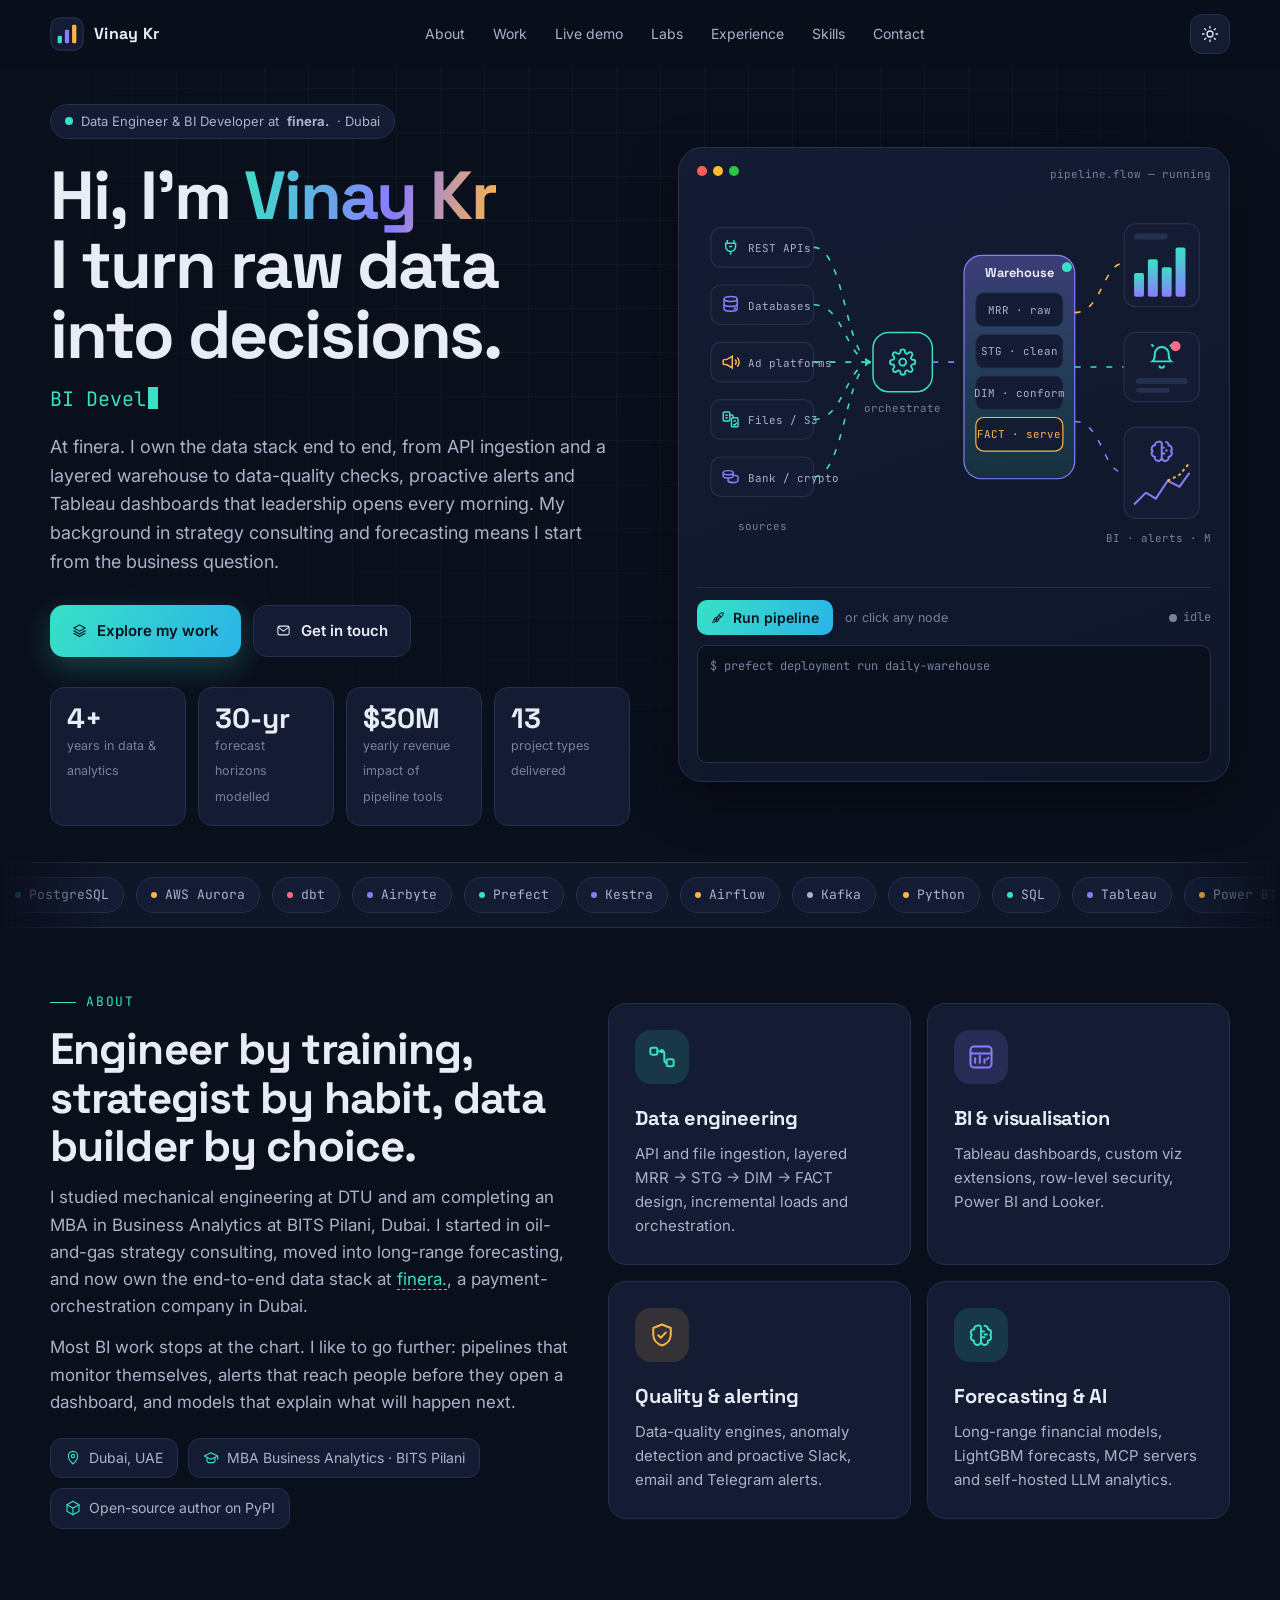
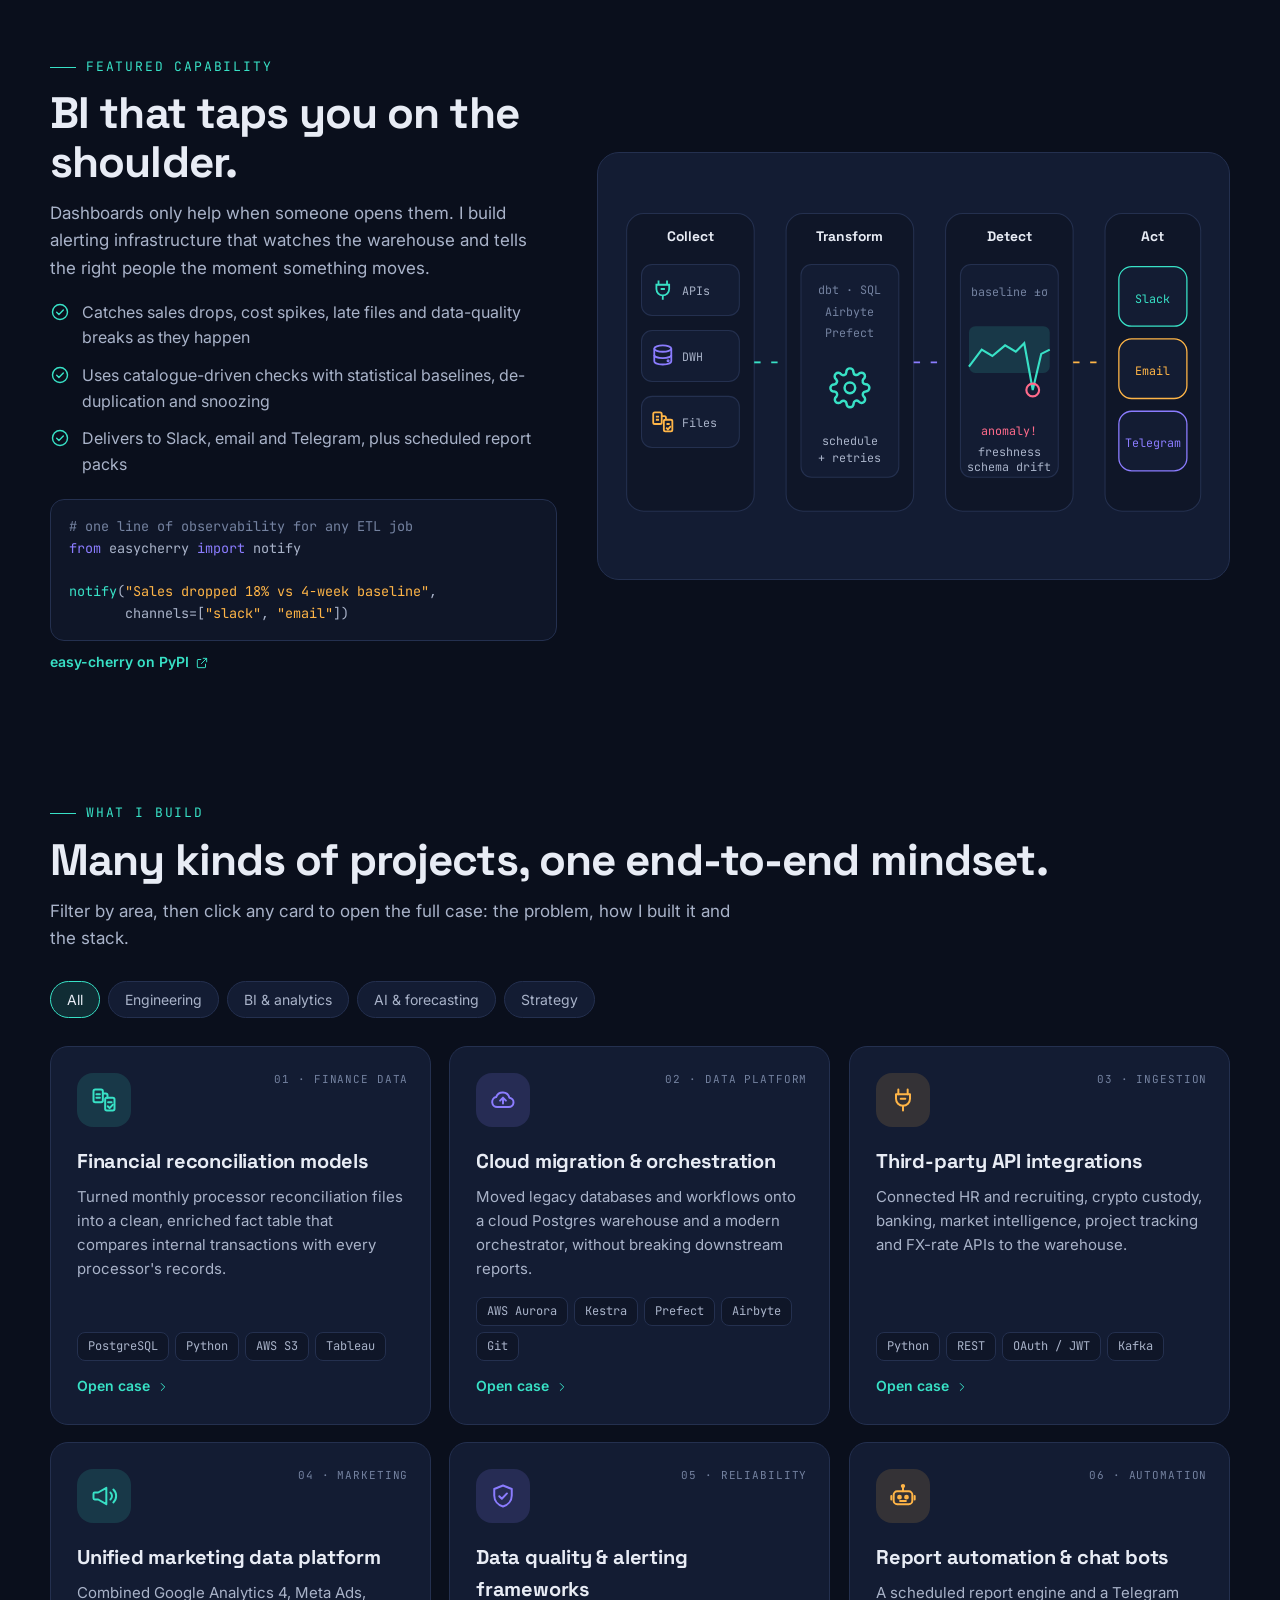
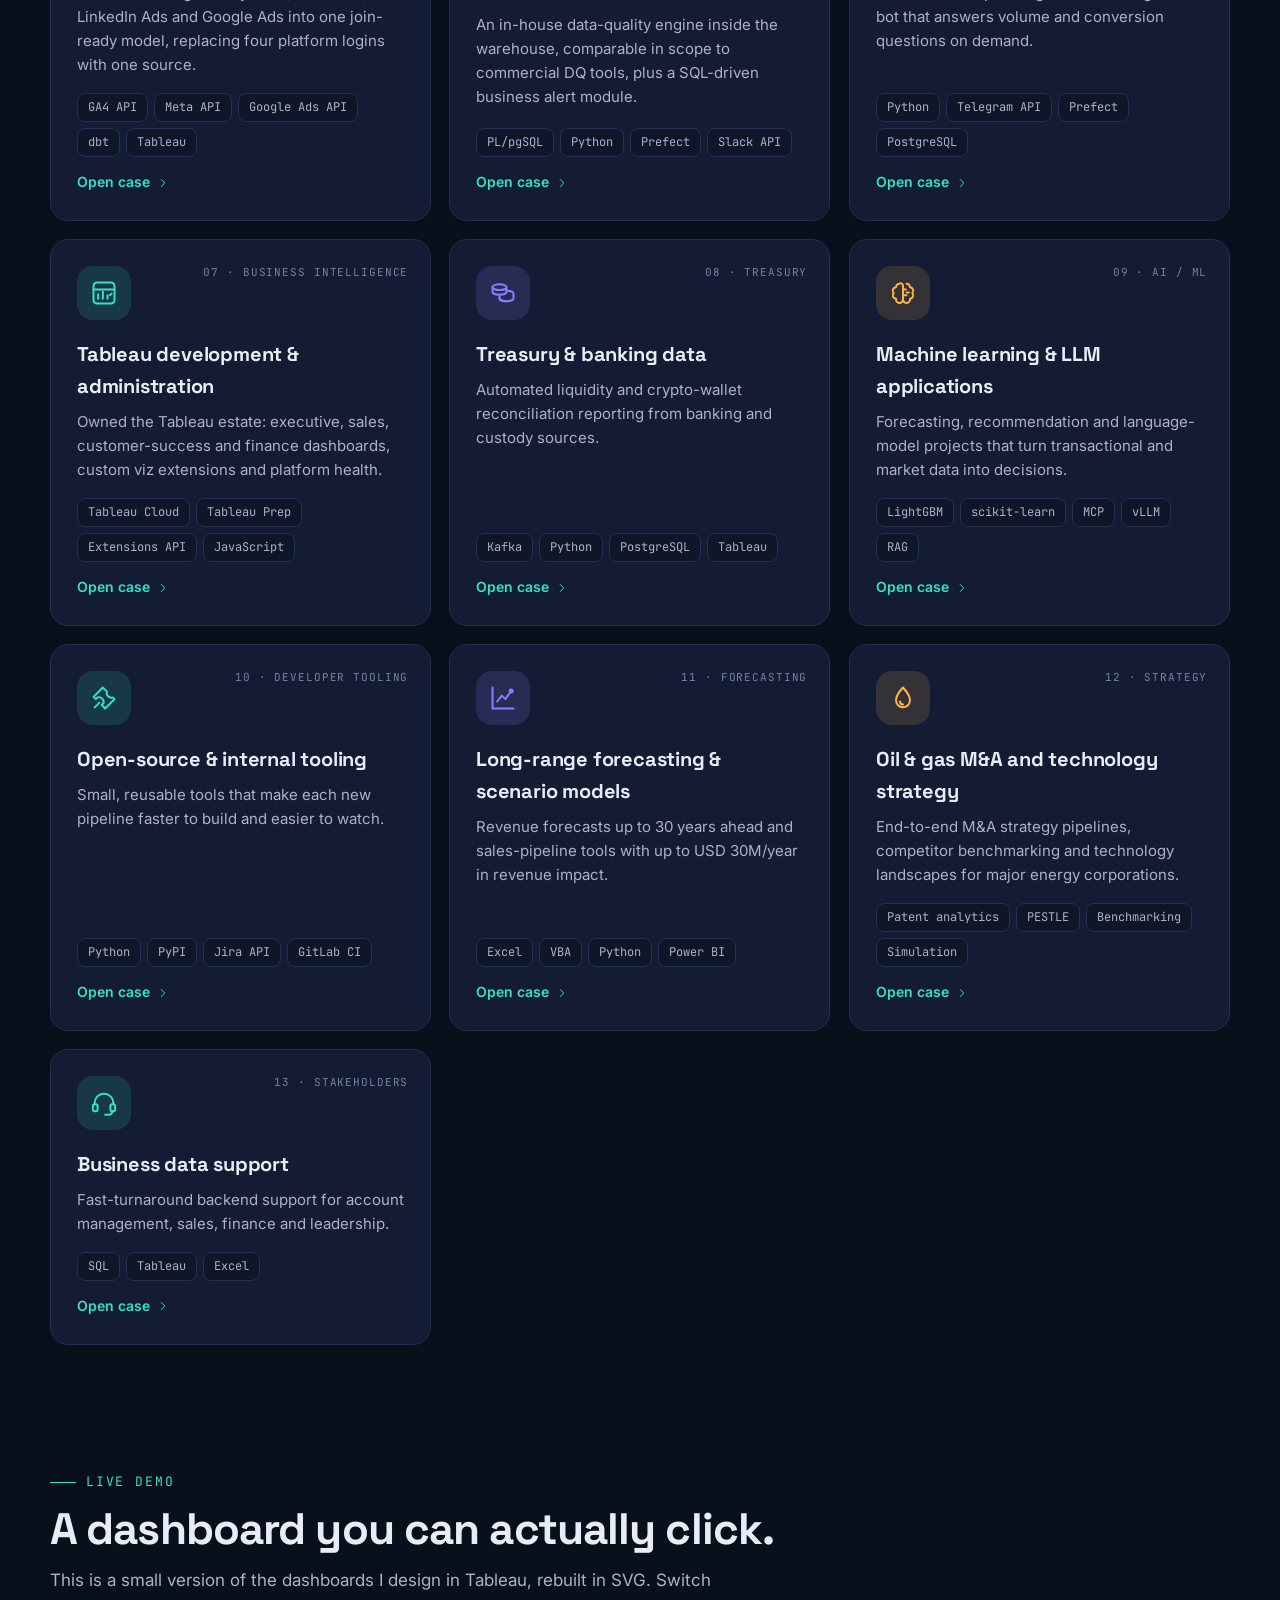
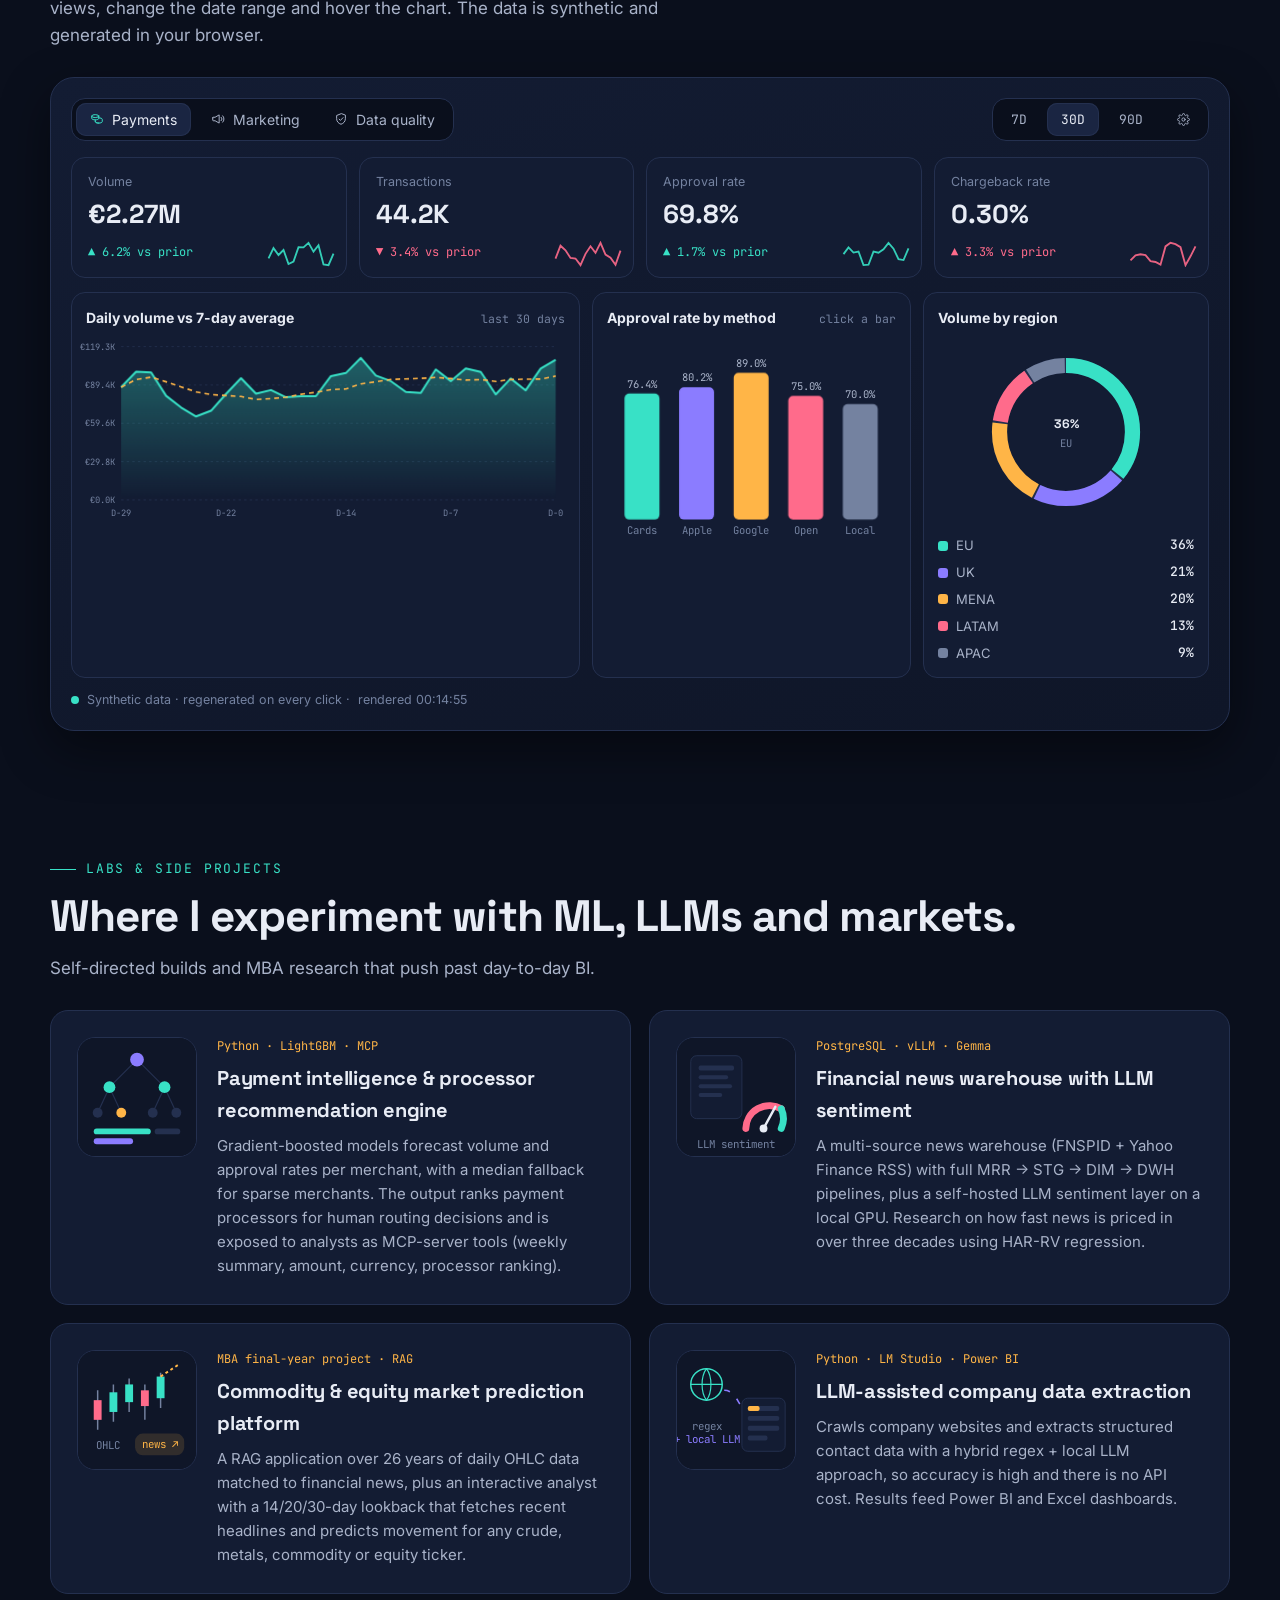
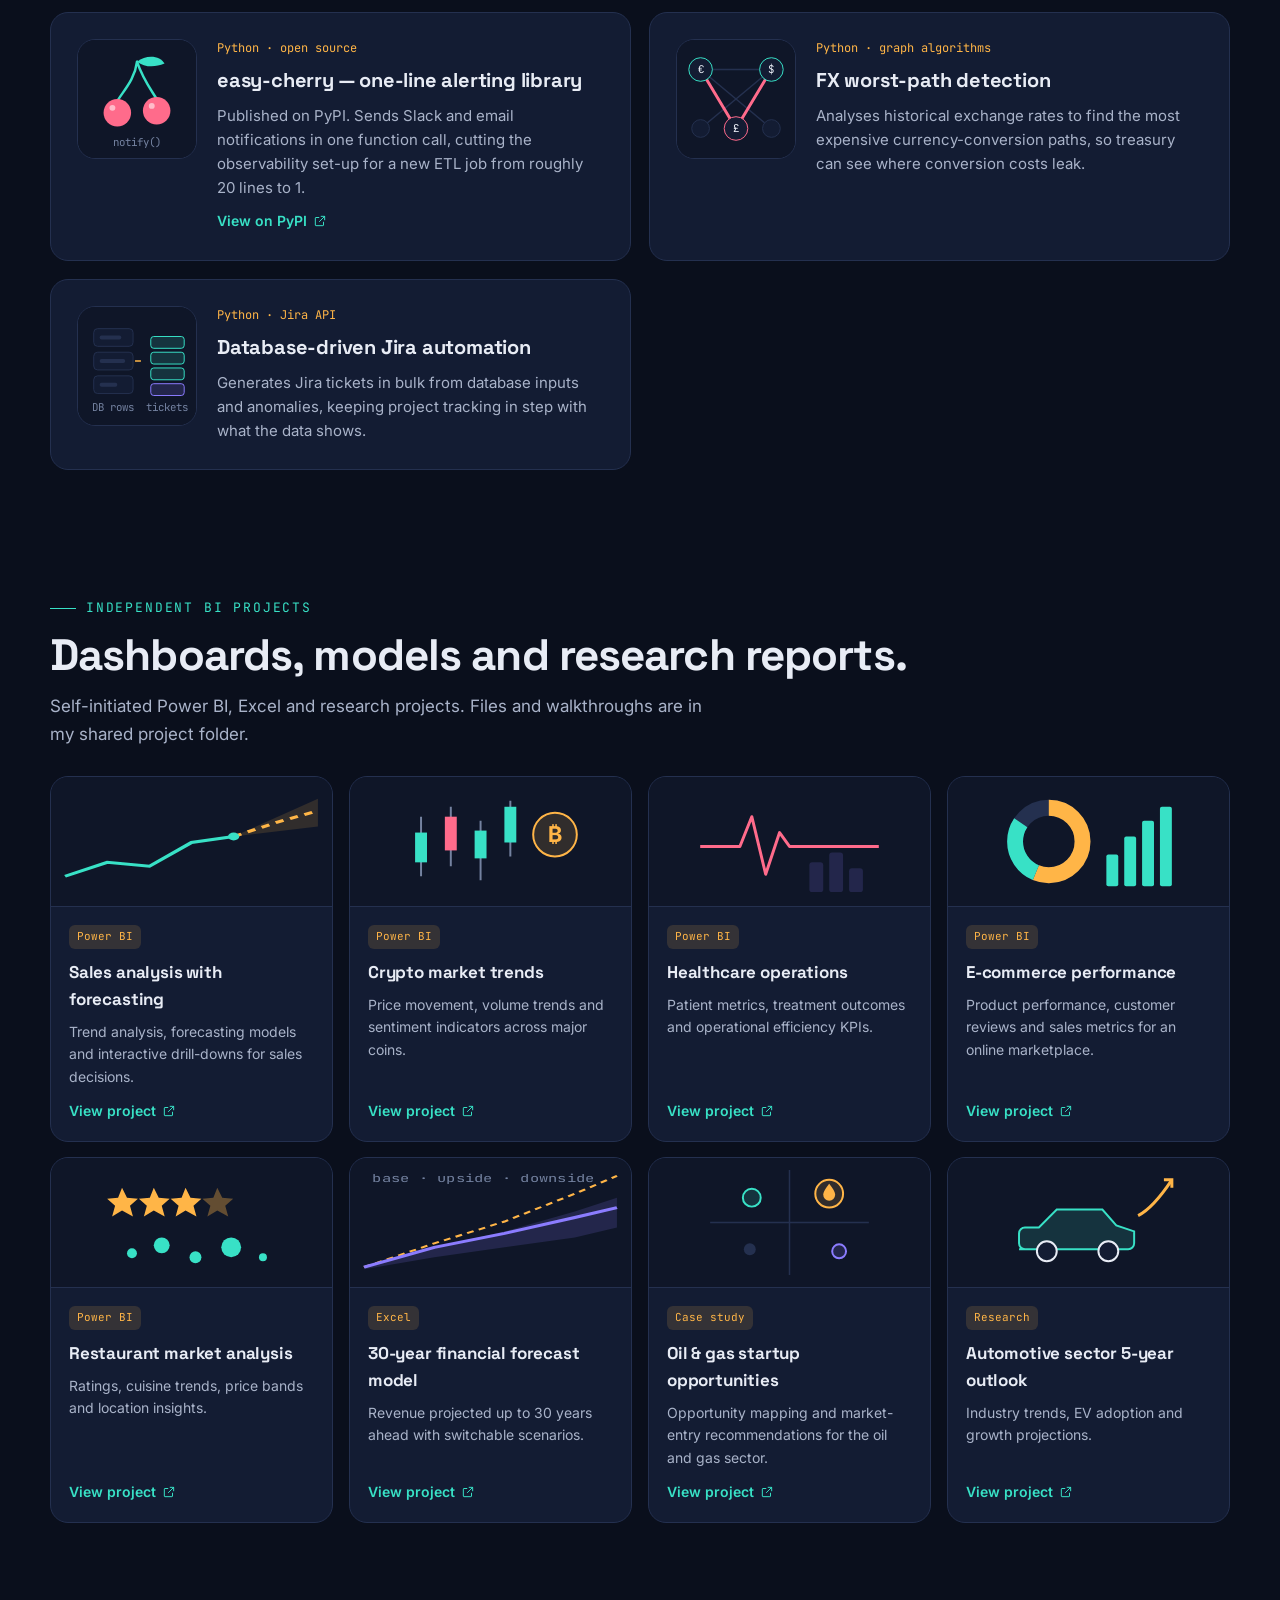
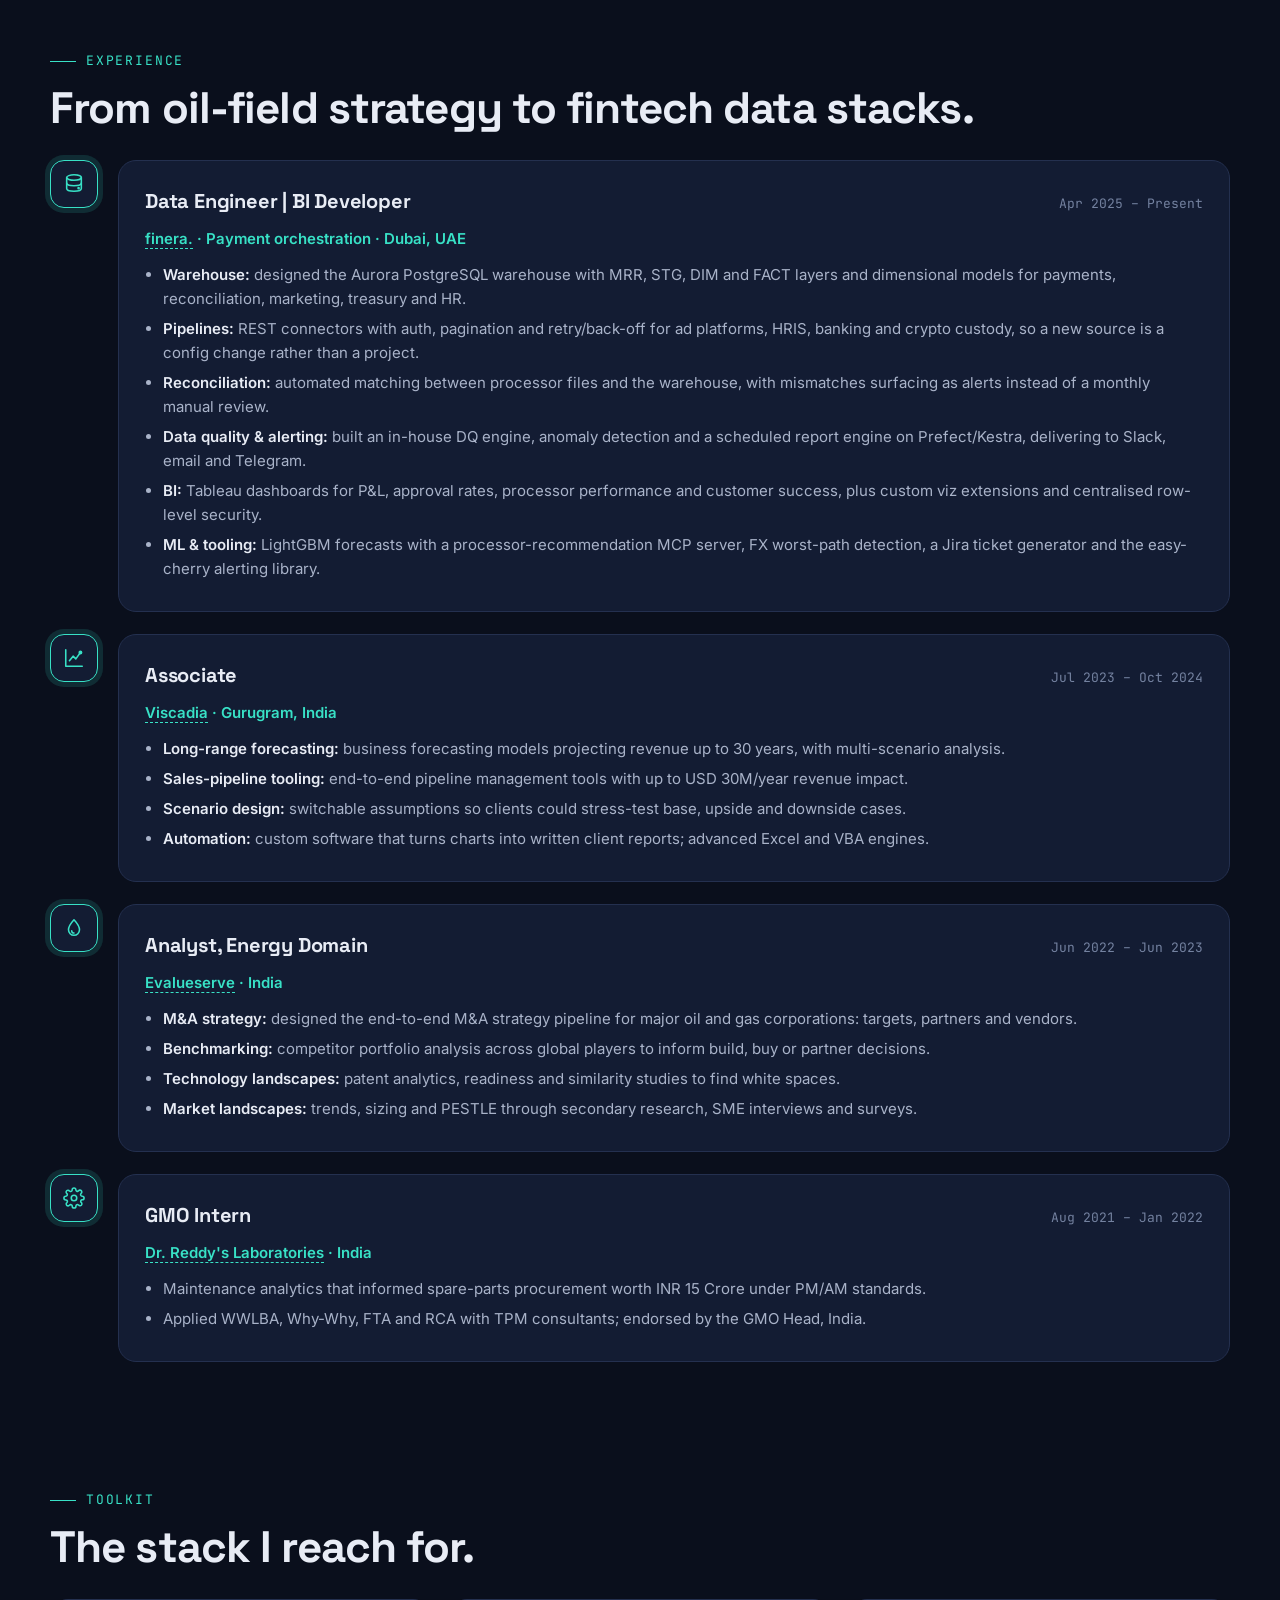
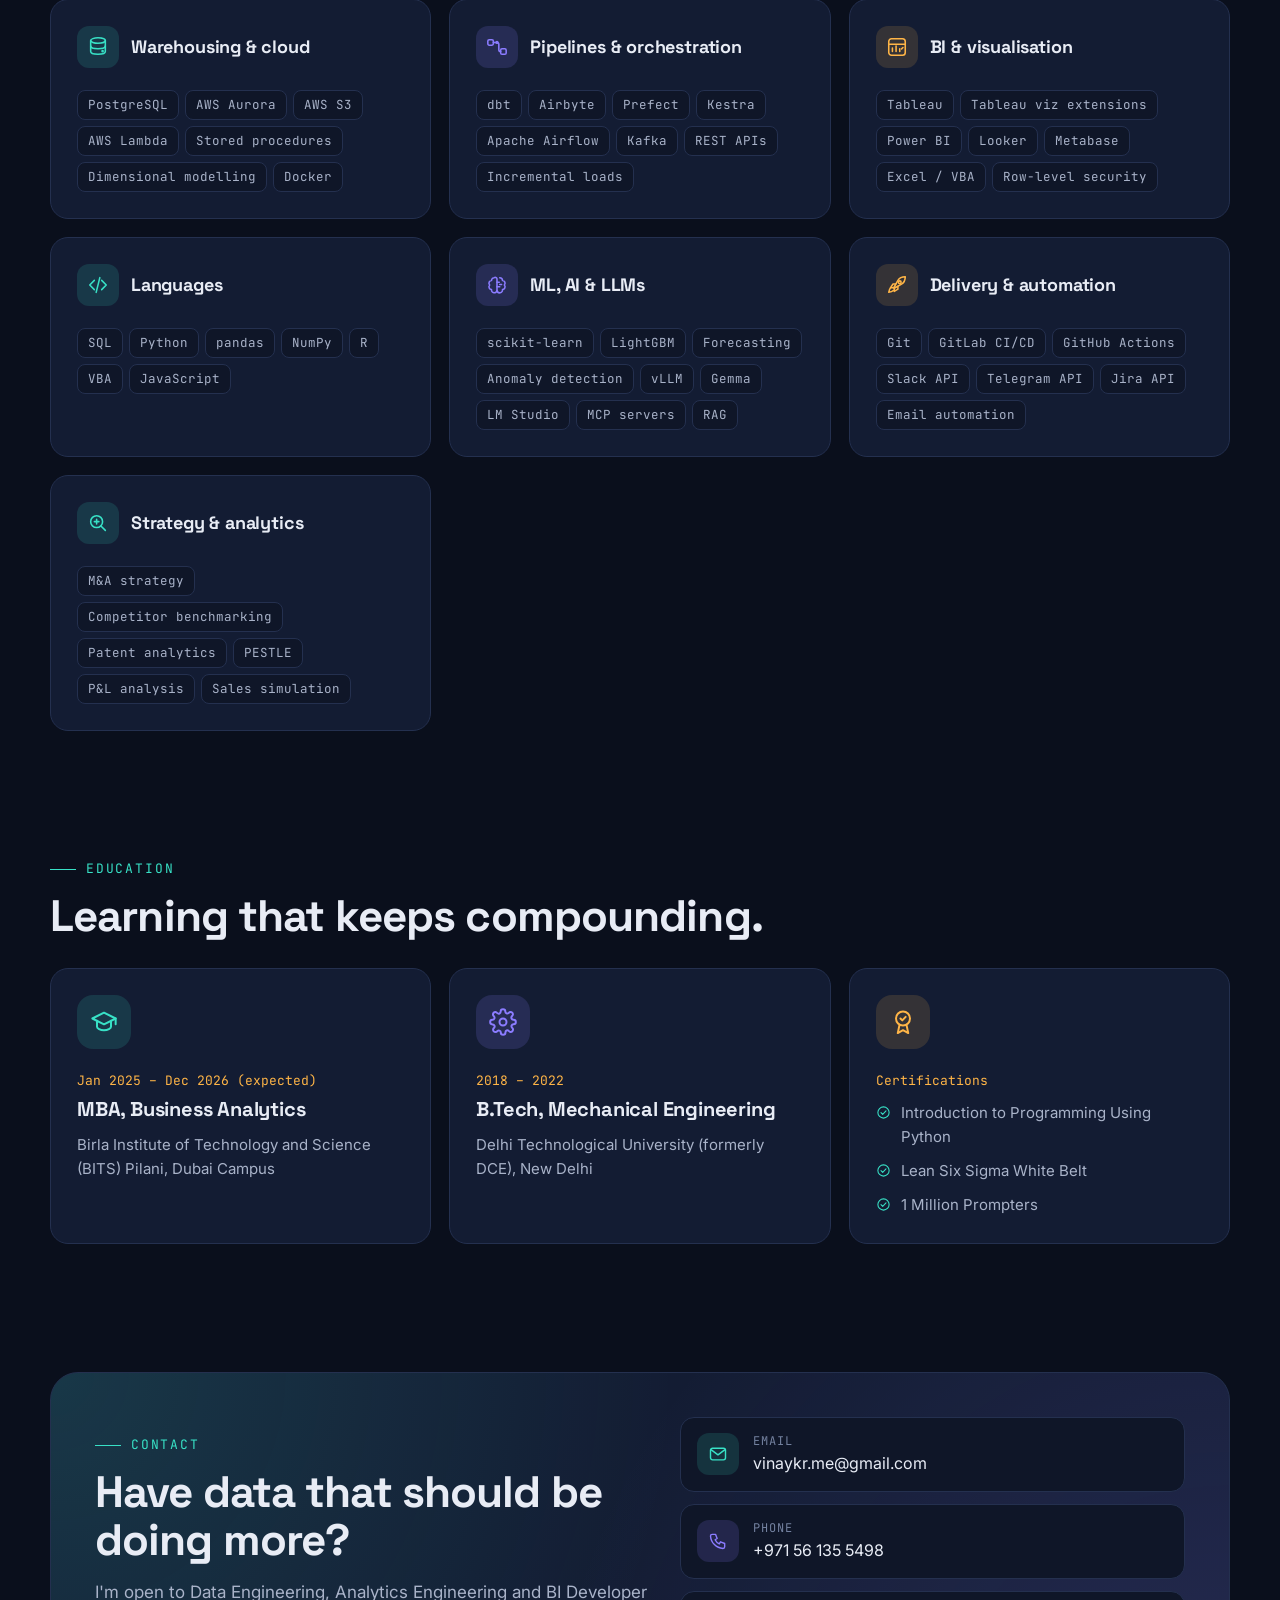
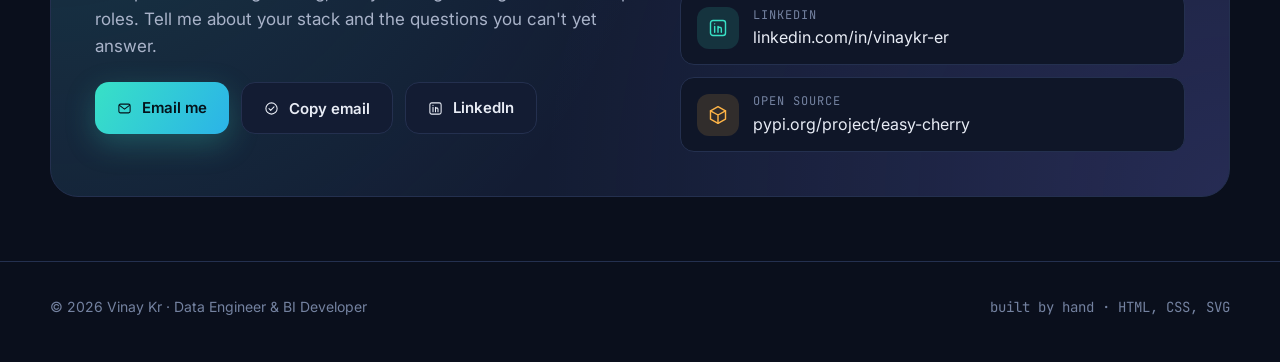
==== commit d6daff01: "new version" ====
--- a/index.html
+++ b/index.html
@@ -1,1303 +1,534 @@
-<!DOCTYPE html>
+<!doctype html>
 <html lang="en">
-
 <head>
-    <meta charset="UTF-8">
-    <meta name="viewport" content="width=device-width, initial-scale=1.0">
-    <meta name="description"
-        content="Vinay Kr - BI Developer, Data Engineer & Analytics Expert. Specializing in Tableau, Power BI, Python automation, and end-to-end data pipelines.">
-    <meta name="keywords" content="BI Developer, Data Engineer, Tableau, Power BI, Python, Data Analytics, Dubai">
-    <title>Vinay Kr | BI Developer & Data Engineer</title>
-    <link rel="preconnect" href="https://fonts.googleapis.com">
-    <link rel="preconnect" href="https://fonts.gstatic.com" crossorigin>
-    <link
-        href="https://fonts.googleapis.com/css2?family=Inter:wght@300;400;500;600;700;800&family=JetBrains+Mono:wght@400;500&display=swap"
-        rel="stylesheet">
-    <link rel="stylesheet" href="styles.css">
+  <meta charset="utf-8">
+  <meta name="viewport" content="width=device-width, initial-scale=1">
+  <title>Vinay Kr — Data Engineer &amp; BI Developer</title>
+  <meta name="description" content="Vinay Kr — Data Engineer and BI Developer in Dubai. Data warehouses, pipelines, data quality, Tableau dashboards, forecasting and LLM-powered analytics.">
+  <meta property="og:title" content="Vinay Kr — Data Engineer & BI Developer">
+  <meta property="og:description" content="Pipelines, warehouses, data quality, Tableau and ML — end to end.">
+  <meta property="og:type" content="website">
+  <meta name="theme-color" content="#0a0f1c">
+  <link rel="icon" href="assets/img/favicon.svg" type="image/svg+xml">
+  <link rel="preconnect" href="https://fonts.googleapis.com">
+  <link rel="preconnect" href="https://fonts.gstatic.com" crossorigin>
+  <link href="https://fonts.googleapis.com/css2?family=Inter:wght@400;500;600&family=JetBrains+Mono:wght@400;500&family=Space+Grotesk:wght@500;600;700&display=swap" rel="stylesheet">
+  <link rel="stylesheet" href="assets/css/style.css?v=5">
+  <script>
+    try { const t = localStorage.getItem("theme"); if (t) document.documentElement.dataset.theme = t; } catch (e) {}
+  </script>
 </head>
-
 <body>
-    <!-- Animated Background -->
-    <div class="background-animation">
-        <div class="gradient-orb orb-1"></div>
-        <div class="gradient-orb orb-2"></div>
-        <div class="gradient-orb orb-3"></div>
-        <div class="grid-overlay"></div>
-    </div>
-
-    <!-- Navigation -->
-    <nav class="navbar" id="navbar">
-        <div class="nav-container">
-            <a href="#home" class="nav-logo">
-                <span class="logo-text">VK</span>
-            </a>
-            <div class="nav-menu" id="nav-menu">
-                <a href="#home" class="nav-link active">Home</a>
-                <a href="#about" class="nav-link">About</a>
-                <a href="#alert-system" class="nav-link">Alerts</a>
-                <a href="#skills" class="nav-link">Skills</a>
-                <a href="#experience" class="nav-link">Experience</a>
-                <a href="#projects" class="nav-link">Projects</a>
-                <a href="#contact" class="nav-link">Contact</a>
-            </div>
-            <div class="nav-toggle" id="nav-toggle">
-                <span></span>
-                <span></span>
-                <span></span>
-            </div>
-        </div>
-    </nav>
-
-    <!-- Hero Section -->
-    <section class="hero" id="home">
-        <div class="hero-container">
-            <div class="hero-content">
-                <div class="hero-badge">
-                    <span class="badge-dot"></span>
-                    <span>Available for opportunities</span>
-                </div>
-                <h1 class="hero-title">
-                    <span class="title-line">Hi, I'm</span>
-                    <span class="title-name">Vinay Kr</span>
-                </h1>
-                <div class="hero-roles">
-                    <span class="role-text" id="typewriter"></span>
-                    <span class="cursor">|</span>
-                </div>
-                <p class="hero-description">
-                    Beyond traditional BI tools that just visualize data, I build <strong>proactive monitoring
-                        systems</strong>
-                    that detect anomalies and automatically alert stakeholders in real-time. From data collection
-                    to insights to action—complete end-to-end data engineering solutions.
-                </p>
-                <div class="hero-stats">
-                    <div class="stat-item">
-                        <span class="stat-number" data-count="30">0</span><span class="stat-suffix">M+</span>
-                        <span class="stat-label">Revenue Impact</span>
-                    </div>
-                    <div class="stat-item">
-                        <span class="stat-number" data-count="4">0</span><span class="stat-suffix">+</span>
-                        <span class="stat-label">Years Experience</span>
-                    </div>
-                    <div class="stat-item">
-                        <span class="stat-number" data-count="30">0</span><span class="stat-suffix">yr</span>
-                        <span class="stat-label">Forecast Models</span>
-                    </div>
-                </div>
-                <div class="hero-cta">
-                    <a href="#projects" class="btn btn-primary">
-                        <span>View Projects</span>
-                        <svg viewBox="0 0 24 24" fill="none" stroke="currentColor" stroke-width="2">
-                            <path d="M5 12h14M12 5l7 7-7 7" />
-                        </svg>
-                    </a>
-                    <a href="#contact" class="btn btn-secondary">Get in Touch</a>
-                </div>
-            </div>
-            <div class="hero-visual">
-                <div class="visual-frame">
-                    <div class="code-window">
-                        <div class="window-header">
-                            <span class="dot red"></span>
-                            <span class="dot yellow"></span>
-                            <span class="dot green"></span>
-                            <span class="window-title">data_pipeline.py</span>
-                        </div>
-                        <div class="code-content">
-                            <pre><code><span class="keyword">from</span> <span class="module">easycherry</span> <span class="keyword">import</span> Alert
-<span class="keyword">import</span> <span class="module">pandas</span> <span class="keyword">as</span> pd
-
-<span class="decorator">@pipeline</span>
-<span class="keyword">def</span> <span class="function">transform_data</span>(source):
-    <span class="comment"># ETL Pipeline Magic ✨</span>
-    df = pd.read_sql(source)
-    insights = df.analyze()
-    
-    Alert.send(
-        channel=<span class="string">"slack"</span>,
-        message=<span class="string">"Pipeline complete!"</span>
-    )
-    <span class="keyword">return</span> insights</code></pre>
-                        </div>
-                    </div>
-                    <div class="floating-cards">
-                        <div class="float-card card-1">
-                            <svg viewBox="0 0 24 24" fill="none" stroke="currentColor" stroke-width="2">
-                                <path d="M3 3v18h18" />
-                                <path d="M18 17V9" />
-                                <path d="M13 17V5" />
-                                <path d="M8 17v-3" />
-                            </svg>
-                            <span>Tableau</span>
-                        </div>
-                        <div class="float-card card-2">
-                            <svg viewBox="0 0 24 24" fill="none" stroke="currentColor" stroke-width="2">
-                                <circle cx="12" cy="12" r="10" />
-                                <path d="M12 6v6l4 2" />
-                            </svg>
-                            <span>Real-time</span>
-                        </div>
-                        <div class="float-card card-3">
-                            <svg viewBox="0 0 24 24" fill="none" stroke="currentColor" stroke-width="2">
-                                <path d="M12 2L2 7l10 5 10-5-10-5z" />
-                                <path d="M2 17l10 5 10-5" />
-                                <path d="M2 12l10 5 10-5" />
-                            </svg>
-                            <span>ETL/ELT</span>
-                        </div>
-                    </div>
-                </div>
-            </div>
-        </div>
-        <div class="scroll-indicator">
-            <div class="mouse">
-                <div class="wheel"></div>
-            </div>
-            <span>Scroll to explore</span>
-        </div>
-    </section>
-
-    <!-- About Section -->
-    <section class="about section" id="about">
-        <div class="container">
-            <div class="section-header">
-                <span class="section-tag">About Me</span>
-                <h2 class="section-title">Bridging Data & Business Strategy</h2>
-            </div>
-            <div class="about-content">
-                <div class="about-text">
-                    <p class="about-intro">
-                        I'm a <strong>Business Analyst, BI Developer, and Data Engineer</strong> with a strong passion
-                        for turning complex data into meaningful business insights. My work bridges
-                        <span class="highlight">finance, analytics, and automation</span>—helping organizations make
-                        smarter, faster, and data-driven decisions.
-                    </p>
-                    <div class="about-highlights">
-                        <div class="highlight-card">
-                            <div class="highlight-icon">
-                                <svg viewBox="0 0 24 24" fill="none" stroke="currentColor" stroke-width="2">
-                                    <path d="M22 12h-4l-3 9L9 3l-3 9H2" />
-                                </svg>
-                            </div>
-                            <div class="highlight-content">
-                                <h4>End-to-End Pipelines</h4>
-                                <p>Building automated data pipelines using Airbyte, dbt, and Kestra for seamless data
-                                    flow.</p>
-                            </div>
-                        </div>
-                        <div class="highlight-card">
-                            <div class="highlight-icon">
-                                <svg viewBox="0 0 24 24" fill="none" stroke="currentColor" stroke-width="2">
-                                    <rect x="3" y="3" width="18" height="18" rx="2" />
-                                    <path d="M7 7h10M7 12h10M7 17h6" />
-                                </svg>
-                            </div>
-                            <div class="highlight-content">
-                                <h4>Interactive Dashboards</h4>
-                                <p>Creating Tableau & Power BI dashboards for P&L tracking and real-time performance
-                                    monitoring.</p>
-                            </div>
-                        </div>
-                        <div class="highlight-card">
-                            <div class="highlight-icon">
-                                <svg viewBox="0 0 24 24" fill="none" stroke="currentColor" stroke-width="2">
-                                    <path d="M12 2v8l4.5 4.5" />
-                                    <circle cx="12" cy="14" r="8" />
-                                </svg>
-                            </div>
-                            <div class="highlight-content">
-                                <h4>Custom Automation</h4>
-                                <p>Developed <code>easycherry</code> Python library for one-line automated Slack & email
-                                    alerts.</p>
-                            </div>
-                        </div>
-                    </div>
-                </div>
-                <div class="about-image">
-                    <div class="image-frame">
-                        <div class="profile-placeholder">
-                            <div class="initials">VK</div>
-                            <div class="location-badge">
-                                <svg viewBox="0 0 24 24" fill="none" stroke="currentColor" stroke-width="2">
-                                    <path d="M21 10c0 7-9 13-9 13s-9-6-9-13a9 9 0 0118 0z" />
-                                    <circle cx="12" cy="10" r="3" />
-                                </svg>
-                                <span>Dubai, UAE</span>
-                            </div>
-                        </div>
-                    </div>
-                </div>
-            </div>
-        </div>
-    </section>
-
-    <!-- Featured: Alert Automation System -->
-    <section class="featured-system section" id="alert-system">
-        <div class="container">
-            <div class="section-header">
-                <span class="section-tag">Featured Capability</span>
-                <h2 class="section-title">Proactive Alert Automation System</h2>
-                <p class="section-subtitle">Beyond dashboards—actionable intelligence that works for you</p>
-            </div>
-            <div class="featured-content">
-                <div class="featured-text">
-                    <div class="featured-problem">
-                        <h3>🎯 The Problem with Traditional BI</h3>
-                        <p>Tools like <strong>Power BI</strong> and <strong>Tableau</strong> excel at visualizing
-                            metrics, but they don't <em>proactively act</em> on them. You need to manually check
-                            dashboards to discover issues—often too late.</p>
-                    </div>
-                    <div class="featured-solution">
-                        <h3>🚀 My Solution: End-to-End Alert Infrastructure</h3>
-                        <p>I've built <strong>Python-based infrastructure</strong> that integrates with APIs (ads,
-                            sales, performance data) to:</p>
-                        <ul class="solution-list">
-                            <li><strong>Detect anomalies</strong> like sudden drops in sales or spikes in costs</li>
-                            <li><strong>Automatically alert</strong> relevant stakeholders in real-time</li>
-                            <li>Deliver alerts via <strong>Slack, Email, and Telegram</strong></li>
-                            <li>Enable <strong>proactive decision-making</strong>, not reactive firefighting</li>
-                        </ul>
-                    </div>
-                </div>
-                <div class="featured-visual">
-                    <div class="pipeline-diagram">
-                        <div class="pipeline-stage">
-                            <div class="stage-icon">📥</div>
-                            <span>Data Collection</span>
-                            <small>APIs, DBs, Files</small>
-                        </div>
-                        <div class="pipeline-arrow">→</div>
-                        <div class="pipeline-stage">
-                            <div class="stage-icon">⚙️</div>
-                            <span>ETL/Processing</span>
-                            <small>Airbyte, dbt, Kestra</small>
-                        </div>
-                        <div class="pipeline-arrow">→</div>
-                        <div class="pipeline-stage">
-                            <div class="stage-icon">🔍</div>
-                            <span>Analysis</span>
-                            <small>Anomaly Detection</small>
-                        </div>
-                        <div class="pipeline-arrow">→</div>
-                        <div class="pipeline-stage highlight">
-                            <div class="stage-icon">🔔</div>
-                            <span>Real-time Alerts</span>
-                            <small>Slack • Email • Telegram</small>
-                        </div>
-                    </div>
-                    <div class="tech-stack-display">
-                        <span class="tech-pill python">Python</span>
-                        <span class="tech-pill lib">easycherry</span>
-                        <span class="tech-pill api">Slack API</span>
-                        <span class="tech-pill api">Telegram API</span>
-                        <span class="tech-pill db">PostgreSQL</span>
-                        <span class="tech-pill orchestration">Kestra</span>
-                    </div>
-                </div>
-            </div>
-            <div class="featured-examples">
-                <h4>Real-World Applications</h4>
-                <div class="examples-grid">
-                    <div class="example-card">
-                        <span class="example-icon">📉</span>
-                        <h5>Sales Drop Detection</h5>
-                        <p>Instant Slack alert when daily sales fall below threshold</p>
-                    </div>
-                    <div class="example-card">
-                        <span class="example-icon">💰</span>
-                        <h5>Cost Spike Alerts</h5>
-                        <p>Email notification when ad spend exceeds budget</p>
-                    </div>
-                    <div class="example-card">
-                        <span class="example-icon">🎫</span>
-                        <h5>Jira Automation</h5>
-                        <p>Auto-create tickets from database anomalies via Jira API</p>
-                    </div>
-                    <div class="example-card">
-                        <span class="example-icon">💱</span>
-                        <h5>FX Rate Algorithms</h5>
-                        <p>Detect worst currency paths based on historical data</p>
-                    </div>
-                    <div class="example-card">
-                        <span class="example-icon">₿</span>
-                        <h5>Crypto Monitoring</h5>
-                        <p>Utila integration for wallet and transaction tracking</p>
-                    </div>
-                    <div class="example-card">
-                        <span class="example-icon">📊</span>
-                        <h5>Data Ambiguity Alerts</h5>
-                        <p>Proactive notification for data quality issues</p>
-                    </div>
-                </div>
-            </div>
-        </div>
-    </section>
-
-    <!-- Skills Section -->
-    <section class="skills section" id="skills">
-        <div class="container">
-            <div class="section-header">
-                <span class="section-tag">Skills & Tools</span>
-                <h2 class="section-title">Technical Expertise</h2>
-            </div>
-            <div class="skills-grid">
-                <div class="skill-category">
-                    <div class="category-header">
-                        <div class="category-icon bi-icon">
-                            <svg viewBox="0 0 24 24" fill="none" stroke="currentColor" stroke-width="2">
-                                <path d="M3 3v18h18" />
-                                <path d="M18 17V9" />
-                                <path d="M13 17V5" />
-                                <path d="M8 17v-3" />
-                            </svg>
-                        </div>
-                        <h3>Business Intelligence</h3>
-                    </div>
-                    <div class="skill-tags">
-                        <span class="skill-tag">Tableau</span>
-                        <span class="skill-tag">Power BI</span>
-                        <span class="skill-tag">SQL</span>
-                        <span class="skill-tag">Excel (Advanced VBA)</span>
-                        <span class="skill-tag">Looker</span>
-                    </div>
-                </div>
-                <div class="skill-category">
-                    <div class="category-header">
-                        <div class="category-icon de-icon">
-                            <svg viewBox="0 0 24 24" fill="none" stroke="currentColor" stroke-width="2">
-                                <path d="M12 2L2 7l10 5 10-5-10-5z" />
-                                <path d="M2 17l10 5 10-5" />
-                                <path d="M2 12l10 5 10-5" />
-                            </svg>
-                        </div>
-                        <h3>Data Engineering</h3>
-                    </div>
-                    <div class="skill-tags">
-                        <span class="skill-tag">PostgreSQL</span>
-                        <span class="skill-tag">Apache Airflow</span>
-                        <span class="skill-tag">Airbyte</span>
-                        <span class="skill-tag">dbt</span>
-                        <span class="skill-tag">Kestra</span>
-                        <span class="skill-tag">ETL/ELT Pipelines</span>
-                        <span class="skill-tag">CI/CD</span>
-                        <span class="skill-tag">API Integrations</span>
-                    </div>
-                </div>
-                <div class="skill-category">
-                    <div class="category-header">
-                        <div class="category-icon prog-icon">
-                            <svg viewBox="0 0 24 24" fill="none" stroke="currentColor" stroke-width="2">
-                                <polyline points="16 18 22 12 16 6" />
-                                <polyline points="8 6 2 12 8 18" />
-                            </svg>
-                        </div>
-                        <h3>Programming & Automation</h3>
-                    </div>
-                    <div class="skill-tags">
-                        <span class="skill-tag">Python</span>
-                        <span class="skill-tag">NumPy</span>
-                        <span class="skill-tag">Pandas</span>
-                        <span class="skill-tag">scikit-learn</span>
-                        <a href="https://pypi.org/project/easy-cherry/" target="_blank" class="skill-tag link-tag"
-                            title="View on PyPI">
-                            easycherry (Custom Library)
-                            <svg viewBox="0 0 24 24" fill="none" stroke="currentColor" stroke-width="2"
-                                class="external-link-icon">
-                                <path d="M18 13v6a2 2 0 01-2 2H5a2 2 0 01-2-2V8a2 2 0 012-2h6"></path>
-                                <polyline points="15 3 21 3 21 9"></polyline>
-                                <line x1="10" y1="14" x2="21" y2="3"></line>
-                            </svg>
-                        </a>
-                        <span class="skill-tag">Slack API</span>
-                        <span class="skill-tag">Telegram API</span>
-                        <span class="skill-tag">Jira API</span>
-                    </div>
-                </div>
-                <div class="skill-category">
-                    <div class="category-header">
-                        <div class="category-icon alert-icon">
-                            <svg viewBox="0 0 24 24" fill="none" stroke="currentColor" stroke-width="2">
-                                <path d="M18 8A6 6 0 006 8c0 7-3 9-3 9h18s-3-2-3-9" />
-                                <path d="M13.73 21a2 2 0 01-3.46 0" />
-                            </svg>
-                        </div>
-                        <h3>Real-time Alerting</h3>
-                    </div>
-                    <div class="skill-tags">
-                        <span class="skill-tag">Slack Alerts</span>
-                        <span class="skill-tag">Email Automation</span>
-                        <span class="skill-tag">Telegram Bots</span>
-                        <span class="skill-tag">Anomaly Detection</span>
-                        <span class="skill-tag">Threshold Monitoring</span>
-                    </div>
-                </div>
-                <div class="skill-category">
-                    <div class="category-header">
-                        <div class="category-icon analytics-icon">
-                            <svg viewBox="0 0 24 24" fill="none" stroke="currentColor" stroke-width="2">
-                                <circle cx="12" cy="12" r="10" />
-                                <path d="M12 6v6l4 2" />
-                            </svg>
-                        </div>
-                        <h3>Analytics & Strategy</h3>
-                    </div>
-                    <div class="skill-tags">
-                        <span class="skill-tag">P&L Analysis</span>
-                        <span class="skill-tag">Financial Forecasting</span>
-                        <span class="skill-tag">Market Research</span>
-                        <span class="skill-tag">FX Rate Analysis</span>
-                        <span class="skill-tag">M&A Advisory</span>
-                        <span class="skill-tag">Patent Analytics</span>
-                    </div>
-                </div>
-                <div class="skill-category">
-                    <div class="category-header">
-                        <div class="category-icon cloud-icon">
-                            <svg viewBox="0 0 24 24" fill="none" stroke="currentColor" stroke-width="2">
-                                <path d="M18 10h-1.26A8 8 0 109 20h9a5 5 0 000-10z" />
-                            </svg>
-                        </div>
-                        <h3>Cloud & DevOps</h3>
-                    </div>
-                    <div class="skill-tags">
-                        <span class="skill-tag">AWS S3</span>
-                        <span class="skill-tag">AWS Lambda</span>
-                        <span class="skill-tag">Docker</span>
-                        <span class="skill-tag">Git</span>
-                        <span class="skill-tag">GitHub Actions</span>
-                    </div>
-                </div>
-                <div class="skill-category full-width">
-                    <div class="category-header">
-                        <div class="category-icon tools-icon">
-                            <svg viewBox="0 0 24 24" fill="none" stroke="currentColor" stroke-width="2">
-                                <path
-                                    d="M14.7 6.3a1 1 0 000 1.4l1.6 1.6a1 1 0 001.4 0l3.77-3.77a6 6 0 01-7.94 7.94l-6.91 6.91a2.12 2.12 0 01-3-3l6.91-6.91a6 6 0 017.94-7.94l-3.76 3.76z" />
-                            </svg>
-                        </div>
-                        <h3>Collaboration & Tools</h3>
-                    </div>
-                    <div class="skill-tags">
-                        <span class="skill-tag">Jira (+ API Automation)</span>
-                        <span class="skill-tag">Notion</span>
-                        <span class="skill-tag">Confluence</span>
-                        <span class="skill-tag">Utila (Crypto)</span>
-                        <span class="skill-tag">Slack</span>
-                    </div>
-                </div>
-            </div>
-        </div>
-    </section>
-
-
-    <!-- Journey / Gantt Chart Section -->
-    <section class="journey section" id="journey">
-        <div class="container">
-            <div class="section-header">
-                <span class="section-tag">Timeline</span>
-                <h2 class="section-title">My Journey</h2>
-            </div>
-            <div class="gantt-wrapper">
-                <div class="gantt-header">
-                    <h3>Career Roadmap</h3>
-                    <div class="gantt-legend">
-                        <div class="legend-item">
-                            <div class="legend-dot work"></div>Work
-                        </div>
-
-                    </div>
-                </div>
-                <!-- Gantt Chart Container -->
-                <div class="gantt-chart" id="gantt-chart">
-                    <!-- Dynamic Content populated by JS -->
-                    <div class="gantt-years"></div>
-                    <div class="gantt-grid-lines"></div>
-                    <div class="gantt-bars"></div>
-                </div>
-            </div>
-        </div>
-    </section>
-
-    <!-- Experience Section -->
-    <section class="experience section" id="experience">
-        <div class="container">
-            <div class="section-header">
-                <span class="section-tag">Career Journey</span>
-                <h2 class="section-title">Professional Experience</h2>
-            </div>
-            <div class="timeline">
-                <div class="timeline-item">
-                    <div class="timeline-marker current">
-                        <div class="marker-dot"></div>
-                        <div class="marker-line"></div>
-                    </div>
-                    <div class="timeline-content">
-                        <div class="job-header">
-                            <a href="https://www.finera.com/" target="_blank" class="company-logo finera"
-                                title="Visit finera.">
-                                <img src="./images/finera-logo.png" alt="finera logo">
-                            </a>
-                            <div class="job-info">
-                                <h3 class="job-title">Data Engineer | BI Developer</h3>
-                                <h4 class="company-name"><a href="https://www.finera.com/" target="_blank">finera.</a>
-                                </h4>
-                                <div class="job-meta">
-                                    <span class="location">
-                                        <svg viewBox="0 0 24 24" fill="none" stroke="currentColor" stroke-width="2">
-                                            <path d="M21 10c0 7-9 13-9 13s-9-6-9-13a9 9 0 0118 0z" />
-                                            <circle cx="12" cy="10" r="3" />
-                                        </svg>
-                                        Dubai, UAE
-                                    </span>
-                                    <span class="duration">
-                                        <svg viewBox="0 0 24 24" fill="none" stroke="currentColor" stroke-width="2">
-                                            <rect x="3" y="4" width="18" height="18" rx="2" ry="2" />
-                                            <line x1="16" y1="2" x2="16" y2="6" />
-                                            <line x1="8" y1="2" x2="8" y2="6" />
-                                            <line x1="3" y1="10" x2="21" y2="10" />
-                                        </svg>
-                                        April 2025 - Present
-                                    </span>
-                                </div>
-                            </div>
-                        </div>
-                        <ul class="job-responsibilities">
-                            <li>Developed interactive <strong>Tableau dashboards</strong> presenting P&L reports,
-                                profitability insights, and key KPIs, enabling leadership to track performance in
-                                real-time</li>
-                            <li>Built <strong>Python-based proactive alert infrastructure</strong> integrating with APIs
-                                (ads, sales, performance data) to detect anomalies like sudden sales drops or cost
-                                spikes—automatically alerting stakeholders via <strong>Slack, Email, and
-                                    Telegram</strong></li>
-                            <li>Created <strong>easycherry</strong>—a custom Python library enabling one-line automated
-                                email and Slack message delivery, enhancing real-time alerting workflows</li>
-                            <li>Designed and deployed <strong>ETL/ELT pipelines</strong> using Airbyte, dbt, and Kestra
-                                for automated data reconciliation and transformation across multiple sources</li>
-                            <li>Developed <strong>Jira Automation via Jira API</strong> for bulk ticketing generation
-                                from database inputs, streamlining project management</li>
-                            <li>Implemented <strong>Utila integration</strong> for cryptocurrency monitoring and wallet
-                                management</li>
-                            <li>Created <strong>FX rate algorithms</strong> to detect worst currency conversion paths
-                                based on historical data analysis</li>
-                            <li>Implemented AWS-based data solutions (S3, Lambda) for scalable, production-ready
-                                analytics infrastructure</li>
-                        </ul>
-                        <div class="job-tech">
-                            <span>Tableau</span>
-                            <span>Python</span>
-                            <span>PostgreSQL</span>
-                            <span>Airbyte</span>
-                            <span>dbt</span>
-                            <span>Kestra</span>
-                            <span>AWS</span>
-                            <span>Slack API</span>
-                            <span>Jira API</span>
-                        </div>
-                    </div>
-                </div>
-
-                <div class="timeline-item">
-                    <div class="timeline-marker">
-                        <div class="marker-dot"></div>
-                        <div class="marker-line"></div>
-                    </div>
-                    <div class="timeline-content">
-                        <div class="job-header">
-                            <a href="https://www.viscadia.com/" target="_blank" class="company-logo viscadia"
-                                title="Visit Viscadia">
-                                <img src="./images/viscadia-logo.jpeg" alt="Viscadia logo">
-                            </a>
-                            <div class="job-info">
-                                <h3 class="job-title">Associate</h3>
-                                <h4 class="company-name"><a href="https://www.viscadia.com/"
-                                        target="_blank">Viscadia</a></h4>
-                                <div class="job-meta">
-                                    <span class="location">
-                                        <svg viewBox="0 0 24 24" fill="none" stroke="currentColor" stroke-width="2">
-                                            <path d="M21 10c0 7-9 13-9 13s-9-6-9-13a9 9 0 0118 0z" />
-                                            <circle cx="12" cy="10" r="3" />
-                                        </svg>
-                                        Gurugram, India
-                                    </span>
-                                    <span class="duration">
-                                        <svg viewBox="0 0 24 24" fill="none" stroke="currentColor" stroke-width="2">
-                                            <rect x="3" y="4" width="18" height="18" rx="2" ry="2" />
-                                            <line x1="16" y1="2" x2="16" y2="6" />
-                                            <line x1="8" y1="2" x2="8" y2="6" />
-                                            <line x1="3" y1="10" x2="21" y2="10" />
-                                        </svg>
-                                        July 2023 - October 2024
-                                    </span>
-                                </div>
-                            </div>
-                        </div>
-                        <ul class="job-responsibilities">
-                            <li>Developed advanced <strong>business forecasting tools</strong> capable of projecting
-                                revenue up to 30 years, enhancing long-term financial planning</li>
-                            <li>Created tools for managing the entire sales pipeline, achieving a notable revenue impact
-                                of <strong>$30M USD/year</strong> and optimizing sales operations</li>
-                            <li>Developed custom software products tailored to <strong>automate client reports</strong>,
-                                improving efficiency and accuracy in report generation</li>
-                            <li>Built tools that generate comprehensive, detailed reports from charts and graphs,
-                                streamlining data analysis and visualization</li>
-                            <li>Created sophisticated <strong>Excel algorithms and VBA tools</strong> to meet diverse
-                                client business needs and provide tailored solutions for complex problems</li>
-                            <li>Provided strategic support to clients throughout their product lifecycle in the sales
-                                pipeline, ensuring effective strategy implementation</li>
-                        </ul>
-                        <div class="job-tech">
-                            <span>Excel VBA</span>
-                            <span>Financial Modeling</span>
-                            <span>Python</span>
-                            <span>Sales Analytics</span>
-                            <span>Report Automation</span>
-                        </div>
-                    </div>
-                </div>
-
-                <div class="timeline-item">
-                    <div class="timeline-marker">
-                        <div class="marker-dot"></div>
-                        <div class="marker-line"></div>
-                    </div>
-                    <div class="timeline-content">
-                        <div class="job-header">
-                            <a href="https://www.evalueserve.com/" target="_blank" class="company-logo evalueserve"
-                                title="Visit Evalueserve">
-                                <img src="./images/evalueserve-logo.png" alt="Evalueserve logo">
-                            </a>
-                            <div class="job-info">
-                                <h3 class="job-title">Analyst</h3>
-                                <h4 class="company-name"><a href="https://www.evalueserve.com/"
-                                        target="_blank">Evalueserve</a></h4>
-                                <div class="job-meta">
-                                    <span class="location">
-                                        <svg viewBox="0 0 24 24" fill="none" stroke="currentColor" stroke-width="2">
-                                            <path d="M21 10c0 7-9 13-9 13s-9-6-9-13a9 9 0 0118 0z" />
-                                            <circle cx="12" cy="10" r="3" />
-                                        </svg>
-                                        India
-                                    </span>
-                                    <span class="duration">
-                                        <svg viewBox="0 0 24 24" fill="none" stroke="currentColor" stroke-width="2">
-                                            <rect x="3" y="4" width="18" height="18" rx="2" ry="2" />
-                                            <line x1="16" y1="2" x2="16" y2="6" />
-                                            <line x1="8" y1="2" x2="8" y2="6" />
-                                            <line x1="3" y1="10" x2="21" y2="10" />
-                                        </svg>
-                                        June 2022 - June 2023
-                                    </span>
-                                </div>
-                            </div>
-                        </div>
-                        <ul class="job-responsibilities">
-                            <li>Assisted clients with <strong>Merger & Acquisition</strong> projects, helping them
-                                choose the right business partners, acquisitions, and vendors</li>
-                            <li>Conducted comprehensive <strong>market trend analyses</strong> to provide strategic
-                                insights and stayed abreast of market developments to identify current and potential
-                                clients</li>
-                            <li>Developed thought starters, RFQs, proposals, and participated in bids for new
-                                opportunities</li>
-                            <li>Led client interactions to identify and define their R&D, product, and business needs
-                            </li>
-                            <li>Generated proposals and led project managers to deliver high-quality reports</li>
-                            <li>Created high-quality reports, newsletters, proposals, and quarterly technology review
-                                teasers—published and presented to key stakeholders</li>
-                            <li>Utilized secondary searches, market research, SME interviews, surveys, blogs, news,
-                                <strong>PESTLE analysis</strong>, patent data analytics, and scientific literature to
-                                create holistic solutions
-                            </li>
-                            <li>Worked on <strong>patent analytics</strong> projects to identify key patterns, emerging
-                                technologies, trends, top players, geographies, and protection strategies</li>
-                            <li>Conducted similarity analysis, technology readiness studies, and market analysis for
-                                technology assessment studies</li>
-                        </ul>
-                        <div class="job-tech">
-                            <span>Market Research</span>
-                            <span>M&A Analysis</span>
-                            <span>Patent Analytics</span>
-                            <span>PESTLE Analysis</span>
-                            <span>Technology Assessment</span>
-                            <span>SME Interviews</span>
-                        </div>
-                    </div>
-                </div>
-
-                <div class="timeline-item">
-                    <div class="timeline-marker">
-                        <div class="marker-dot"></div>
-                    </div>
-                    <div class="timeline-content">
-                        <div class="job-header">
-                            <a href="https://www.drreddys.com/" target="_blank" class="company-logo drl"
-                                title="Visit Dr. Reddy's">
-                                <img src="./images/dr-reddys-logo.png" alt="Dr. Reddy's logo">
-                            </a>
-                            <div class="job-info">
-                                <h3 class="job-title">GMO Intern</h3>
-                                <h4 class="company-name"><a href="https://www.drreddys.com/" target="_blank">Dr. Reddy's
-                                        Laboratories</a></h4>
-                                <div class="job-meta">
-                                    <span class="location">
-                                        <svg viewBox="0 0 24 24" fill="none" stroke="currentColor" stroke-width="2">
-                                            <path d="M21 10c0 7-9 13-9 13s-9-6-9-13a9 9 0 0118 0z" />
-                                            <circle cx="12" cy="10" r="3" />
-                                        </svg>
-                                        India
-                                    </span>
-                                    <span class="duration">
-                                        <svg viewBox="0 0 24 24" fill="none" stroke="currentColor" stroke-width="2">
-                                            <rect x="3" y="4" width="18" height="18" rx="2" ry="2" />
-                                            <line x1="16" y1="2" x2="16" y2="6" />
-                                            <line x1="8" y1="2" x2="8" y2="6" />
-                                            <line x1="3" y1="10" x2="21" y2="10" />
-                                        </svg>
-                                        August 2021 - January 2022
-                                    </span>
-                                </div>
-                            </div>
-                        </div>
-                        <ul class="job-responsibilities">
-                            <li>Collaborated with senior management on strategic planning initiatives</li>
-                            <li>Generated reports impacting <strong>spare parts procurement worth ₹15 CR</strong></li>
-                            <li>Utilized data collection, market analysis, and benchmarking for business insights</li>
-                            <li>Conducted breakdown analysis using WWLBA, why-why Analysis, FTA, and RCA</li>
-                            <li>Received endorsement from GMO Head for exceptional performance</li>
-                        </ul>
-                        <div class="job-tech">
-                            <span>Data Analysis</span>
-                            <span>TPM</span>
-                            <span>Root Cause Analysis</span>
-                            <span>Benchmarking</span>
-                        </div>
-                    </div>
-                </div>
-            </div>
-        </div>
-    </section>
-
-    <!-- Projects Section -->
-    <section class="projects section" id="projects">
-        <div class="container">
-            <div class="section-header">
-                <span class="section-tag">Portfolio</span>
-                <h2 class="section-title">Featured Projects</h2>
-            </div>
-            <div class="projects-filter">
-                <button class="filter-btn active" data-filter="all">All Projects</button>
-                <button class="filter-btn" data-filter="dashboard">Dashboards</button>
-                <button class="filter-btn" data-filter="analysis">Analysis</button>
-                <button class="filter-btn" data-filter="case-study">Case Studies</button>
-            </div>
-            <div class="projects-grid">
-                <div class="project-card featured" data-category="dashboard">
-                    <div class="project-image dashboard-preview">
-                        <div class="dashboard-mock">
-                            <div class="chart bar-chart">
-                                <div class="bar" style="height: 70%"></div>
-                                <div class="bar" style="height: 90%"></div>
-                                <div class="bar" style="height: 60%"></div>
-                                <div class="bar" style="height: 85%"></div>
-                                <div class="bar" style="height: 75%"></div>
-                            </div>
-                            <div class="kpi-cards">
-                                <div class="kpi">$2.4M</div>
-                                <div class="kpi">+23%</div>
-                            </div>
-                        </div>
-                    </div>
-                    <div class="project-content">
-                        <div class="project-tags">
-                            <span class="tag power-bi">Power BI</span>
-                            <span class="tag featured-tag">Featured</span>
-                        </div>
-                        <h3 class="project-title">Sales Analysis with Forecasting</h3>
-                        <p class="project-description">
-                            Comprehensive sales analytics dashboard featuring trend analysis,
-                            forecasting models, and interactive visualizations for data-driven decisions.
-                        </p>
-                        <div class="project-links">
-                            <a href="https://drive.google.com/drive/folders/1OeIGMOWMcBud5BNxnPmTUhbOQih-53Tg"
-                                target="_blank" class="project-link">
-                                <svg viewBox="0 0 24 24" fill="none" stroke="currentColor" stroke-width="2">
-                                    <path d="M18 13v6a2 2 0 01-2 2H5a2 2 0 01-2-2V8a2 2 0 012-2h6" />
-                                    <polyline points="15 3 21 3 21 9" />
-                                    <line x1="10" y1="14" x2="21" y2="3" />
-                                </svg>
-                                View Project
-                            </a>
-                        </div>
-                    </div>
-                </div>
-
-                <div class="project-card" data-category="dashboard">
-                    <div class="project-image dashboard-preview crypto">
-                        <div class="dashboard-mock">
-                            <div class="chart line-chart">
-                                <svg viewBox="0 0 100 50" preserveAspectRatio="none">
-                                    <path d="M0,40 L20,35 L40,25 L60,30 L80,15 L100,10" fill="none"
-                                        stroke="url(#cryptoGrad)" stroke-width="2" />
-                                    <defs>
-                                        <linearGradient id="cryptoGrad" x1="0%" y1="0%" x2="100%" y2="0%">
-                                            <stop offset="0%" style="stop-color:#f7931a" />
-                                            <stop offset="100%" style="stop-color:#627eea" />
-                                        </linearGradient>
-                                    </defs>
-                                </svg>
-                            </div>
-                            <div class="crypto-icons">
-                                <span>₿</span>
-                                <span>Ξ</span>
-                            </div>
-                        </div>
-                    </div>
-                    <div class="project-content">
-                        <div class="project-tags">
-                            <span class="tag power-bi">Power BI</span>
-                        </div>
-                        <h3 class="project-title">Crypto Market Trends</h3>
-                        <p class="project-description">
-                            Real-time cryptocurrency market analysis dashboard tracking price movements,
-                            volume trends, and market sentiment indicators.
-                        </p>
-                        <div class="project-links">
-                            <a href="https://drive.google.com/drive/folders/1OeIGMOWMcBud5BNxnPmTUhbOQih-53Tg"
-                                target="_blank" class="project-link">
-                                <svg viewBox="0 0 24 24" fill="none" stroke="currentColor" stroke-width="2">
-                                    <path d="M18 13v6a2 2 0 01-2 2H5a2 2 0 01-2-2V8a2 2 0 012-2h6" />
-                                    <polyline points="15 3 21 3 21 9" />
-                                    <line x1="10" y1="14" x2="21" y2="3" />
-                                </svg>
-                                View Project
-                            </a>
-                        </div>
-                    </div>
-                </div>
-
-                <div class="project-card" data-category="dashboard">
-                    <div class="project-image dashboard-preview healthcare">
-                        <div class="dashboard-mock">
-                            <div class="health-icons">
-                                <svg viewBox="0 0 24 24" fill="none" stroke="currentColor" stroke-width="2">
-                                    <path d="M22 12h-4l-3 9L9 3l-3 9H2" />
-                                </svg>
-                            </div>
-                            <div class="pie-chart">
-                                <div class="pie-segment"></div>
-                            </div>
-                        </div>
-                    </div>
-                    <div class="project-content">
-                        <div class="project-tags">
-                            <span class="tag power-bi">Power BI</span>
-                        </div>
-                        <h3 class="project-title">Healthcare Dashboard</h3>
-                        <p class="project-description">
-                            Healthcare analytics platform visualizing patient metrics, treatment outcomes,
-                            and operational efficiency KPIs.
-                        </p>
-                        <div class="project-links">
-                            <a href="https://drive.google.com/drive/folders/1OeIGMOWMcBud5BNxnPmTUhbOQih-53Tg"
-                                target="_blank" class="project-link">
-                                <svg viewBox="0 0 24 24" fill="none" stroke="currentColor" stroke-width="2">
-                                    <path d="M18 13v6a2 2 0 01-2 2H5a2 2 0 01-2-2V8a2 2 0 012-2h6" />
-                                    <polyline points="15 3 21 3 21 9" />
-                                    <line x1="10" y1="14" x2="21" y2="3" />
-                                </svg>
-                                View Project
-                            </a>
-                        </div>
-                    </div>
-                </div>
-
-                <div class="project-card" data-category="analysis">
-                    <div class="project-image analysis-preview">
-                        <div class="forecast-visual">
-                            <div class="forecast-line"></div>
-                            <div class="forecast-points">
-                                <span class="point"></span>
-                                <span class="point"></span>
-                                <span class="point"></span>
-                            </div>
-                            <span class="year-label">30 Year Forecast</span>
-                        </div>
-                    </div>
-                    <div class="project-content">
-                        <div class="project-tags">
-                            <span class="tag excel">Excel</span>
-                        </div>
-                        <h3 class="project-title">Business Financial Forecast Model</h3>
-                        <p class="project-description">
-                            Advanced financial forecasting model capable of projecting revenue scenarios
-                            up to 30 years with multiple scenario analysis.
-                        </p>
-                        <div class="project-links">
-                            <a href="https://drive.google.com/drive/folders/1OeIGMOWMcBud5BNxnPmTUhbOQih-53Tg"
-                                target="_blank" class="project-link">
-                                <svg viewBox="0 0 24 24" fill="none" stroke="currentColor" stroke-width="2">
-                                    <path d="M18 13v6a2 2 0 01-2 2H5a2 2 0 01-2-2V8a2 2 0 012-2h6" />
-                                    <polyline points="15 3 21 3 21 9" />
-                                    <line x1="10" y1="14" x2="21" y2="3" />
-                                </svg>
-                                View Project
-                            </a>
-                        </div>
-                    </div>
-                </div>
-
-                <div class="project-card" data-category="dashboard">
-                    <div class="project-image dashboard-preview amazon">
-                        <div class="dashboard-mock">
-                            <div class="amazon-logo">
-                                <span>amazon</span>
-                            </div>
-                            <div class="metrics-row">
-                                <div class="metric">📦 Orders</div>
-                                <div class="metric">⭐ Reviews</div>
-                            </div>
-                        </div>
-                    </div>
-                    <div class="project-content">
-                        <div class="project-tags">
-                            <span class="tag power-bi">Power BI</span>
-                        </div>
-                        <h3 class="project-title">Amazon Dashboard</h3>
-                        <p class="project-description">
-                            E-commerce analytics dashboard tracking product performance,
-                            customer reviews, and sales metrics.
-                        </p>
-                        <div class="project-links">
-                            <a href="https://drive.google.com/drive/folders/1OeIGMOWMcBud5BNxnPmTUhbOQih-53Tg"
-                                target="_blank" class="project-link">
-                                <svg viewBox="0 0 24 24" fill="none" stroke="currentColor" stroke-width="2">
-                                    <path d="M18 13v6a2 2 0 01-2 2H5a2 2 0 01-2-2V8a2 2 0 012-2h6" />
-                                    <polyline points="15 3 21 3 21 9" />
-                                    <line x1="10" y1="14" x2="21" y2="3" />
-                                </svg>
-                                View Project
-                            </a>
-                        </div>
-                    </div>
-                </div>
-
-                <div class="project-card" data-category="dashboard">
-                    <div class="project-image dashboard-preview zomato">
-                        <div class="dashboard-mock">
-                            <div class="zomato-icon">🍽️</div>
-                            <div class="rating-display">
-                                <span class="stars">★★★★☆</span>
-                                <span class="rating-text">4.2</span>
-                            </div>
-                        </div>
-                    </div>
-                    <div class="project-content">
-                        <div class="project-tags">
-                            <span class="tag power-bi">Power BI</span>
-                        </div>
-                        <h3 class="project-title">Zomato Restaurants Analysis</h3>
-                        <p class="project-description">
-                            Restaurant industry analytics covering ratings, cuisine trends,
-                            price analysis, and location-based insights.
-                        </p>
-                        <div class="project-links">
-                            <a href="https://drive.google.com/drive/folders/1OeIGMOWMcBud5BNxnPmTUhbOQih-53Tg"
-                                target="_blank" class="project-link">
-                                <svg viewBox="0 0 24 24" fill="none" stroke="currentColor" stroke-width="2">
-                                    <path d="M18 13v6a2 2 0 01-2 2H5a2 2 0 01-2-2V8a2 2 0 012-2h6" />
-                                    <polyline points="15 3 21 3 21 9" />
-                                    <line x1="10" y1="14" x2="21" y2="3" />
-                                </svg>
-                                View Project
-                            </a>
-                        </div>
-                    </div>
-                </div>
-
-                <div class="project-card" data-category="case-study">
-                    <div class="project-image case-study-preview">
-                        <div class="case-study-visual">
-                            <svg viewBox="0 0 24 24" fill="none" stroke="currentColor" stroke-width="2">
-                                <circle cx="12" cy="12" r="10" />
-                                <path d="M12 6v6l4 2" />
-                            </svg>
-                            <span class="industry-label">Oil & Gas</span>
-                        </div>
-                    </div>
-                    <div class="project-content">
-                        <div class="project-tags">
-                            <span class="tag case-study-tag">Case Study</span>
-                        </div>
-                        <h3 class="project-title">Startup Opportunity - Oil & Gas Sector</h3>
-                        <p class="project-description">
-                            Strategic analysis identifying startup opportunities within the
-                            Oil & Gas industry with market entry recommendations.
-                        </p>
-                        <div class="project-links">
-                            <a href="https://drive.google.com/drive/folders/1OeIGMOWMcBud5BNxnPmTUhbOQih-53Tg"
-                                target="_blank" class="project-link">
-                                <svg viewBox="0 0 24 24" fill="none" stroke="currentColor" stroke-width="2">
-                                    <path d="M18 13v6a2 2 0 01-2 2H5a2 2 0 01-2-2V8a2 2 0 012-2h6" />
-                                    <polyline points="15 3 21 3 21 9" />
-                                    <line x1="10" y1="14" x2="21" y2="3" />
-                                </svg>
-                                View Project
-                            </a>
-                        </div>
-                    </div>
-                </div>
-
-                <div class="project-card" data-category="analysis">
-                    <div class="project-image analysis-preview automotive">
-                        <div class="automotive-visual">
-                            <span class="car-icon">🚗</span>
-                            <div class="trend-arrow">↗</div>
-                            <span class="years">5 Year Outlook</span>
-                        </div>
-                    </div>
-                    <div class="project-content">
-                        <div class="project-tags">
-                            <span class="tag research">Research</span>
-                        </div>
-                        <h3 class="project-title">Automotive Sector - 5 Year Analysis</h3>
-                        <p class="project-description">
-                            Market research report analyzing automotive industry trends,
-                            EV adoption rates, and future growth projections.
-                        </p>
-                        <div class="project-links">
-                            <a href="https://drive.google.com/drive/folders/1OeIGMOWMcBud5BNxnPmTUhbOQih-53Tg"
-                                target="_blank" class="project-link">
-                                <svg viewBox="0 0 24 24" fill="none" stroke="currentColor" stroke-width="2">
-                                    <path d="M18 13v6a2 2 0 01-2 2H5a2 2 0 01-2-2V8a2 2 0 012-2h6" />
-                                    <polyline points="15 3 21 3 21 9" />
-                                    <line x1="10" y1="14" x2="21" y2="3" />
-                                </svg>
-                                View Project
-                            </a>
-                        </div>
-                    </div>
-                </div>
-            </div>
-        </div>
-    </section>
-
-    <!-- Education Section -->
-    <section class="education section" id="education">
-        <div class="container">
-            <div class="section-header">
-                <span class="section-tag">Education</span>
-                <h2 class="section-title">Academic Background</h2>
-            </div>
-            <div class="education-grid">
-                <div class="education-card">
-                    <a href="https://www.bits-pilani.ac.in/dubai/" target="_blank" class="edu-icon"
-                        title="Visit BITS Pilani Dubai">
-                        <img src="./images/bits-pilani-logo.png" alt="BITS Pilani logo">
-                    </a>
-                    <div class="edu-content">
-                        <h3 class="edu-degree">Master of Business Administration (MBA)</h3>
-                        <h4 class="edu-major">Business Analytics</h4>
-                        <p class="edu-school"><a href="https://www.bits-pilani.ac.in/dubai/" target="_blank">Birla
-                                Institute of Technology and Science (BITS), Pilani</a></p>
-                        <div class="edu-meta">
-                            <span class="edu-location">
-                                <svg viewBox="0 0 24 24" fill="none" stroke="currentColor" stroke-width="2">
-                                    <path d="M21 10c0 7-9 13-9 13s-9-6-9-13a9 9 0 0118 0z" />
-                                    <circle cx="12" cy="10" r="3" />
-                                </svg>
-                                Dubai Campus
-                            </span>
-                            <span class="edu-year">
-                                <svg viewBox="0 0 24 24" fill="none" stroke="currentColor" stroke-width="2">
-                                    <rect x="3" y="4" width="18" height="18" rx="2" ry="2" />
-                                    <line x1="16" y1="2" x2="16" y2="6" />
-                                    <line x1="8" y1="2" x2="8" y2="6" />
-                                    <line x1="3" y1="10" x2="21" y2="10" />
-                                </svg>
-                                Jan 2025 - Dec 2026
-                            </span>
-                        </div>
-                    </div>
-                    <div class="edu-badge current">In Progress</div>
-                </div>
-                <div class="education-card">
-                    <a href="https://dtu.ac.in/" target="_blank" class="edu-icon" title="Visit DTU">
-                        <img src="./images/dtu-logo.png" alt="DTU logo">
-                    </a>
-                    <div class="edu-content">
-                        <h3 class="edu-degree">Bachelor of Technology (B.Tech)</h3>
-                        <h4 class="edu-major">Mechanical Engineering</h4>
-                        <p class="edu-school"><a href="https://dtu.ac.in/" target="_blank">Delhi Technological
-                                University (Formerly DCE)</a></p>
-                        <div class="edu-meta">
-                            <span class="edu-location">
-                                <svg viewBox="0 0 24 24" fill="none" stroke="currentColor" stroke-width="2">
-                                    <path d="M21 10c0 7-9 13-9 13s-9-6-9-13a9 9 0 0118 0z" />
-                                    <circle cx="12" cy="10" r="3" />
-                                </svg>
-                                Delhi, India
-                            </span>
-                            <span class="edu-year">
-                                <svg viewBox="0 0 24 24" fill="none" stroke="currentColor" stroke-width="2">
-                                    <rect x="3" y="4" width="18" height="18" rx="2" ry="2" />
-                                    <line x1="16" y1="2" x2="16" y2="6" />
-                                    <line x1="8" y1="2" x2="8" y2="6" />
-                                    <line x1="3" y1="10" x2="21" y2="10" />
-                                </svg>
-                                2018 - 2022
-                            </span>
-                        </div>
-                    </div>
-                </div>
-            </div>
-
-            <div class="certifications">
-                <h3 class="cert-title">Certifications</h3>
-                <div class="cert-grid">
-                    <div class="cert-card">
-                        <div class="cert-icon">
-                            <svg viewBox="0 0 24 24" fill="none" stroke="currentColor" stroke-width="2">
-                                <polyline points="16 18 22 12 16 6" />
-                                <polyline points="8 6 2 12 8 18" />
-                            </svg>
-                        </div>
-                        <span>Introduction to Programming Using Python</span>
-                    </div>
-                    <div class="cert-card">
-                        <div class="cert-icon six-sigma">
-                            <span>6σ</span>
-                        </div>
-                        <span>Lean Six Sigma White Belt</span>
-                    </div>
-                    <div class="cert-card">
-                        <div class="cert-icon">
-                            <svg viewBox="0 0 24 24" fill="none" stroke="currentColor" stroke-width="2">
-                                <path d="M21 15a2 2 0 01-2 2H7l-4 4V5a2 2 0 012-2h14a2 2 0 012 2z" />
-                            </svg>
-                        </div>
-                        <span>1 Million Prompters</span>
-                    </div>
-                </div>
-            </div>
-        </div>
-    </section>
-
-    <!-- Contact Section -->
-    <section class="contact section" id="contact">
-        <div class="container">
-            <div class="section-header">
-                <span class="section-tag">Get in Touch</span>
-                <h2 class="section-title">Let's Connect</h2>
-            </div>
-            <div class="contact-content">
-                <div class="contact-info">
-                    <p class="contact-intro">
-                        I'm always interested in discussing new projects, data challenges,
-                        or opportunities to bring data-driven insights to your organization.
-                    </p>
-                    <div class="contact-cards">
-                        <a href="mailto:vinay.me223@gmail.com" class="contact-card">
-                            <div class="contact-icon email">
-                                <svg viewBox="0 0 24 24" fill="none" stroke="currentColor" stroke-width="2">
-                                    <path
-                                        d="M4 4h16c1.1 0 2 .9 2 2v12c0 1.1-.9 2-2 2H4c-1.1 0-2-.9-2-2V6c0-1.1.9-2 2-2z" />
-                                    <polyline points="22,6 12,13 2,6" />
-                                </svg>
-                            </div>
-                            <div class="contact-details">
-                                <span class="contact-label">Email</span>
-                                <span class="contact-value">vinay.me223@gmail.com</span>
-                            </div>
-                        </a>
-                        <a href="tel:+971561355498" class="contact-card">
-                            <div class="contact-icon phone">
-                                <svg viewBox="0 0 24 24" fill="none" stroke="currentColor" stroke-width="2">
-                                    <path
-                                        d="M22 16.92v3a2 2 0 01-2.18 2 19.79 19.79 0 01-8.63-3.07 19.5 19.5 0 01-6-6 19.79 19.79 0 01-3.07-8.67A2 2 0 014.11 2h3a2 2 0 012 1.72 12.84 12.84 0 00.7 2.81 2 2 0 01-.45 2.11L8.09 9.91a16 16 0 006 6l1.27-1.27a2 2 0 012.11-.45 12.84 12.84 0 002.81.7A2 2 0 0122 16.92z" />
-                                </svg>
-                            </div>
-                            <div class="contact-details">
-                                <span class="contact-label">Phone</span>
-                                <span class="contact-value">+971 56 135 5498</span>
-                            </div>
-                        </a>
-                        <a href="https://linkedin.com/in/vinaykr-er" target="_blank" class="contact-card">
-                            <div class="contact-icon linkedin">
-                                <svg viewBox="0 0 24 24" fill="none" stroke="currentColor" stroke-width="2">
-                                    <path
-                                        d="M16 8a6 6 0 016 6v7h-4v-7a2 2 0 00-2-2 2 2 0 00-2 2v7h-4v-7a6 6 0 016-6z" />
-                                    <rect x="2" y="9" width="4" height="12" />
-                                    <circle cx="4" cy="4" r="2" />
-                                </svg>
-                            </div>
-                            <div class="contact-details">
-                                <span class="contact-label">LinkedIn</span>
-                                <span class="contact-value">linkedin.com/in/vinaykr-er</span>
-                            </div>
-                        </a>
-                        <div class="contact-card location-card">
-                            <div class="contact-icon location">
-                                <svg viewBox="0 0 24 24" fill="none" stroke="currentColor" stroke-width="2">
-                                    <path d="M21 10c0 7-9 13-9 13s-9-6-9-13a9 9 0 0118 0z" />
-                                    <circle cx="12" cy="10" r="3" />
-                                </svg>
-                            </div>
-                            <div class="contact-details">
-                                <span class="contact-label">Location</span>
-                                <span class="contact-value">Dubai, United Arab Emirates</span>
-                            </div>
-                        </div>
-                    </div>
-                </div>
-                <div class="contact-visual">
-                    <div class="globe-animation">
-                        <div class="globe"></div>
-                        <div class="location-pin">
-                            <div class="pin-pulse"></div>
-                            <div class="pin-icon">📍</div>
-                        </div>
-                    </div>
-                </div>
-            </div>
-        </div>
-    </section>
-
-    <!-- Footer -->
-    <footer class="footer">
-        <div class="container">
-            <div class="footer-content">
-                <div class="footer-logo">
-                    <span class="logo-text">VK</span>
-                    <p>BI Developer & Data Engineer</p>
-                </div>
-                <div class="footer-links">
-                    <a href="#about">About</a>
-                    <a href="#experience">Experience</a>
-                    <a href="#projects">Projects</a>
-                    <a href="#contact">Contact</a>
-                </div>
-                <div class="footer-social">
-                    <a href="https://linkedin.com/in/vinaykr-er" target="_blank" aria-label="LinkedIn">
-                        <svg viewBox="0 0 24 24" fill="none" stroke="currentColor" stroke-width="2">
-                            <path d="M16 8a6 6 0 016 6v7h-4v-7a2 2 0 00-2-2 2 2 0 00-2 2v7h-4v-7a6 6 0 016-6z" />
-                            <rect x="2" y="9" width="4" height="12" />
-                            <circle cx="4" cy="4" r="2" />
-                        </svg>
-                    </a>
-                    <a href="mailto:vinay.me223@gmail.com" aria-label="Email">
-                        <svg viewBox="0 0 24 24" fill="none" stroke="currentColor" stroke-width="2">
-                            <path d="M4 4h16c1.1 0 2 .9 2 2v12c0 1.1-.9 2-2 2H4c-1.1 0-2-.9-2-2V6c0-1.1.9-2 2-2z" />
-                            <polyline points="22,6 12,13 2,6" />
-                        </svg>
-                    </a>
-                </div>
-            </div>
-            <div class="footer-bottom">
-                <p>© 2026 Vinay Kr. Crafted with data & passion.</p>
-            </div>
-        </div>
-    </footer>
-
-    <script src="script.js?v=2"></script>
+<a class="skip" href="#main">Skip to content</a>
+<div class="progress" id="progress" aria-hidden="true"></div>
+<div class="cursor-glow" id="glow" aria-hidden="true"></div>
+<div class="toast" id="toast" role="status" aria-live="polite"></div>
+<button class="to-top" id="toTop" aria-label="Back to top"><svg class="icon"><use href="#i-chev"/></svg></button>
+
+<!-- ===================== SVG icon sprite (hand-drawn, stroke-based) ===================== -->
+<svg width="0" height="0" style="position:absolute" aria-hidden="true">
+  <defs>
+    <symbol id="i-db" viewBox="0 0 24 24"><ellipse cx="12" cy="5" rx="8" ry="3"/><path d="M4 5v6c0 1.7 3.6 3 8 3s8-1.3 8-3V5"/><path d="M4 11v6c0 1.7 3.6 3 8 3s8-1.3 8-3v-6"/><circle cx="17" cy="16.5" r=".6" fill="currentColor"/></symbol>
+    <symbol id="i-pipe" viewBox="0 0 24 24"><rect x="2" y="4" width="6" height="6" rx="1.5"/><rect x="16" y="14" width="6" height="6" rx="1.5"/><path d="M8 7h4a2 2 0 0 1 2 2v6a2 2 0 0 0 2 2"/><circle cx="12" cy="7" r="1" fill="currentColor"/></symbol>
+    <symbol id="i-api" viewBox="0 0 24 24"><path d="M8 3v4M16 3v4"/><path d="M6 7h12v4a6 6 0 0 1-12 0z"/><path d="M12 17v4"/><path d="M10 11h4"/></symbol>
+    <symbol id="i-recon" viewBox="0 0 24 24"><rect x="3" y="3" width="8" height="11" rx="1.5"/><rect x="13" y="10" width="8" height="11" rx="1.5"/><path d="M5.5 7h3M5.5 10h3M15.5 14h3"/><path d="m15.2 17.4 1.6 1.6 2.8-3"/><path d="M11 6.5h2.5a1.5 1.5 0 0 1 1.5 1.5v2" /></symbol>
+    <symbol id="i-cloud" viewBox="0 0 24 24"><path d="M7 18h10a4 4 0 0 0 .5-7.97A6 6 0 0 0 6.1 9.5 4.3 4.3 0 0 0 7 18z"/><path d="M12 15V10M9.5 12.5 12 10l2.5 2.5"/></symbol>
+    <symbol id="i-mega" viewBox="0 0 24 24"><path d="M3 10v4a1 1 0 0 0 1 1h3l7 4V5L7 9H4a1 1 0 0 0-1 1z"/><path d="M17.5 9a4 4 0 0 1 0 6M20 6.5a7.5 7.5 0 0 1 0 11"/></symbol>
+    <symbol id="i-shield" viewBox="0 0 24 24"><path d="M12 3 4.5 6v5.5c0 4.6 3.2 8.2 7.5 9.5 4.3-1.3 7.5-4.9 7.5-9.5V6z"/><path d="m8.8 12.2 2.2 2.2 4.4-4.6"/></symbol>
+    <symbol id="i-bot" viewBox="0 0 24 24"><rect x="4" y="8" width="16" height="11" rx="3"/><path d="M12 4v4"/><circle cx="12" cy="3.5" r="1"/><circle cx="9" cy="13" r="1.2" fill="currentColor"/><circle cx="15" cy="13" r="1.2" fill="currentColor"/><path d="M9.5 16.3h5M2 12v3M22 12v3"/></symbol>
+    <symbol id="i-dash" viewBox="0 0 24 24"><rect x="3" y="3" width="18" height="18" rx="3"/><path d="M3 9h18"/><path d="M7 17v-4M11 17v-6M15 17v-3"/><path d="M18.5 12.5 17 14"/></symbol>
+    <symbol id="i-coins" viewBox="0 0 24 24"><ellipse cx="9" cy="7" rx="6" ry="2.5"/><path d="M3 7v4c0 1.4 2.7 2.5 6 2.5s6-1.1 6-2.5V7"/><path d="M9 13.5v3c0 1.4 2.7 2.5 6 2.5s6-1.1 6-2.5v-4c0-1.4-2.7-2.5-6-2.5"/><path d="M9 16.5c0 1.4 2.7 2.5 6 2.5"/></symbol>
+    <symbol id="i-brain" viewBox="0 0 24 24"><path d="M9 4a3 3 0 0 0-3 3 3 3 0 0 0-2 5 3 3 0 0 0 2 5 3 3 0 0 0 6 1V6a2 2 0 0 0-3-2z"/><path d="M15 4a3 3 0 0 1 3 3 3 3 0 0 1 2 5 3 3 0 0 1-2 5 3 3 0 0 1-6 1"/><path d="M12 9h2.5M12 14h3M15 11.5h2"/></symbol>
+    <symbol id="i-tool" viewBox="0 0 24 24"><path d="M14.5 6.5a4 4 0 0 0 5 5L21 13l-8 8-3-3 1.5-1.5a4 4 0 0 0-5-5L5 13 3 11l8-8 2 2z"/><path d="m8 16-4 4"/></symbol>
+    <symbol id="i-support" viewBox="0 0 24 24"><path d="M4 13v-1a8 8 0 0 1 16 0v1"/><rect x="2.5" y="13" width="4" height="6" rx="1.5"/><rect x="17.5" y="13" width="4" height="6" rx="1.5"/><path d="M19.5 19a4 4 0 0 1-4 3H13"/></symbol>
+    <symbol id="i-bell" viewBox="0 0 24 24"><path d="M6 10a6 6 0 0 1 12 0c0 5 2 6.5 2 6.5H4S6 15 6 10z"/><path d="M10 20a2 2 0 0 0 4 0"/><path d="M19 3.5 21 2M5 3.5 3 2"/></symbol>
+    <symbol id="i-chart" viewBox="0 0 24 24"><path d="M3 3v18h18"/><path d="m7 15 4-5 3 3 5-7"/><circle cx="19" cy="6" r="1.3" fill="currentColor"/></symbol>
+    <symbol id="i-oil" viewBox="0 0 24 24"><path d="M12 3s6 6.5 6 11a6 6 0 0 1-12 0c0-4.5 6-11 6-11z"/><path d="M9.5 15a2.5 2.5 0 0 0 2.5 2.5"/></symbol>
+    <symbol id="i-search" viewBox="0 0 24 24"><circle cx="10.5" cy="10.5" r="6.5"/><path d="m20 20-4.8-4.8"/><path d="M8 10.5h5M10.5 8v5"/></symbol>
+    <symbol id="i-mail" viewBox="0 0 24 24"><rect x="3" y="5" width="18" height="14" rx="2.5"/><path d="m4 7 8 6 8-6"/></symbol>
+    <symbol id="i-phone" viewBox="0 0 24 24"><path d="M5 4h4l2 5-2.5 1.5a11 11 0 0 0 5 5L15 13l5 2v4a2 2 0 0 1-2 2A16 16 0 0 1 3 6a2 2 0 0 1 2-2z"/></symbol>
+    <symbol id="i-linkedin" viewBox="0 0 24 24"><rect x="3" y="3" width="18" height="18" rx="3"/><path d="M8 10v7M8 7v.01M12 17v-4a2 2 0 0 1 4 0v4M12 10v7"/></symbol>
+    <symbol id="i-github" viewBox="0 0 24 24"><path d="M9 19c-4.3 1.4-4.3-2.5-6-3m12 5v-3.5c0-1 .1-1.4-.5-2 2.8-.3 5.5-1.4 5.5-6a4.6 4.6 0 0 0-1.3-3.2 4.2 4.2 0 0 0-.1-3.2s-1.1-.3-3.5 1.3a12.3 12.3 0 0 0-6.2 0C6.5 2.8 5.4 3.1 5.4 3.1a4.2 4.2 0 0 0-.1 3.2A4.6 4.6 0 0 0 4 9.5c0 4.6 2.7 5.7 5.5 6-.6.6-.6 1.2-.5 2V21"/></symbol>
+    <symbol id="i-pin" viewBox="0 0 24 24"><path d="M12 21s-7-6.2-7-12a7 7 0 0 1 14 0c0 5.8-7 12-7 12z"/><circle cx="12" cy="9" r="2.5"/></symbol>
+    <symbol id="i-cap" viewBox="0 0 24 24"><path d="m2 9 10-5 10 5-10 5z"/><path d="M6 11v5c0 1.5 2.7 3 6 3s6-1.5 6-3v-5"/><path d="M22 9v5"/></symbol>
+    <symbol id="i-check" viewBox="0 0 24 24"><circle cx="12" cy="12" r="9"/><path d="m8 12.3 2.7 2.7L16 9.5"/></symbol>
+    <symbol id="i-chev" viewBox="0 0 24 24"><path d="m9 6 6 6-6 6"/></symbol>
+    <symbol id="i-ext" viewBox="0 0 24 24"><path d="M14 4h6v6M20 4l-9 9"/><path d="M18 14v5a1 1 0 0 1-1 1H5a1 1 0 0 1-1-1V7a1 1 0 0 1 1-1h5"/></symbol>
+    <symbol id="i-lock" viewBox="0 0 24 24"><rect x="5" y="11" width="14" height="9" rx="2"/><path d="M8 11V8a4 4 0 0 1 8 0v3"/></symbol>
+    <symbol id="i-sun" viewBox="0 0 24 24"><circle cx="12" cy="12" r="4"/><path d="M12 2v2M12 20v2M4.9 4.9l1.4 1.4M17.7 17.7l1.4 1.4M2 12h2M20 12h2M4.9 19.1l1.4-1.4M17.7 6.3l1.4-1.4"/></symbol>
+    <symbol id="i-moon" viewBox="0 0 24 24"><path d="M20 14.5A8 8 0 1 1 9.5 4a6.5 6.5 0 0 0 10.5 10.5z"/></symbol>
+    <symbol id="i-menu" viewBox="0 0 24 24"><path d="M4 7h16M4 12h16M4 17h10"/></symbol>
+    <symbol id="i-close" viewBox="0 0 24 24"><path d="M6 6l12 12M18 6 6 18"/></symbol>
+    <symbol id="i-code" viewBox="0 0 24 24"><path d="m8 7-5 5 5 5M16 7l5 5-5 5M14 4l-4 16"/></symbol>
+    <symbol id="i-layers" viewBox="0 0 24 24"><path d="m12 3 9 5-9 5-9-5z"/><path d="m3 12.5 9 5 9-5M3 16.5l9 5 9-5"/></symbol>
+    <symbol id="i-rocket" viewBox="0 0 24 24"><path d="M5 15c-1.5 1.5-2 5-2 5s3.5-.5 5-2"/><path d="M9 15.5 8.5 15 13 7c2-3.5 5-4 8-4 0 3-.5 6-4 8l-8 4.5z"/><circle cx="15" cy="9" r="1.5"/><path d="M8.5 15H5l2.5-4h3M9 15.5V19l4-2.5v-3"/></symbol>
+    <symbol id="i-cert" viewBox="0 0 24 24"><circle cx="12" cy="9" r="6"/><path d="m9 14.5-1.5 7L12 19l4.5 2.5-1.5-7"/><path d="m9.8 9 1.6 1.6 2.9-3"/></symbol>
+    <symbol id="i-box" viewBox="0 0 24 24"><path d="m12 2 9 5v10l-9 5-9-5V7z"/><path d="m3 7 9 5 9-5M12 12v10"/></symbol>
+    <symbol id="i-wrench-chart" viewBox="0 0 24 24"><path d="M4 20V10M10 20V4M16 20v-7M22 20H2"/></symbol>
+    <symbol id="i-sigma" viewBox="0 0 24 24"><path d="M18 5H6l6 7-6 7h12"/></symbol>
+    <symbol id="i-gear" viewBox="0 0 24 24"><circle cx="12" cy="12" r="3"/><path d="M19.4 15a1.7 1.7 0 0 0 .3 1.8l.1.1a2 2 0 1 1-2.8 2.8l-.1-.1a1.7 1.7 0 0 0-1.8-.3 1.7 1.7 0 0 0-1 1.5V21a2 2 0 0 1-4 0v-.1a1.7 1.7 0 0 0-1.1-1.5 1.7 1.7 0 0 0-1.8.3l-.1.1a2 2 0 1 1-2.8-2.8l.1-.1a1.7 1.7 0 0 0 .3-1.8 1.7 1.7 0 0 0-1.5-1H3a2 2 0 0 1 0-4h.1a1.7 1.7 0 0 0 1.5-1.1 1.7 1.7 0 0 0-.3-1.8l-.1-.1a2 2 0 1 1 2.8-2.8l.1.1a1.7 1.7 0 0 0 1.8.3H9a1.7 1.7 0 0 0 1-1.5V3a2 2 0 0 1 4 0v.1a1.7 1.7 0 0 0 1 1.5 1.7 1.7 0 0 0 1.8-.3l.1-.1a2 2 0 1 1 2.8 2.8l-.1.1a1.7 1.7 0 0 0-.3 1.8V9a1.7 1.7 0 0 0 1.5 1H21a2 2 0 0 1 0 4h-.1a1.7 1.7 0 0 0-1.5 1z"/></symbol>
+  </defs>
+</svg>
+
+<!-- ===================== nav ===================== -->
+<header class="nav" id="nav">
+  <div class="container">
+    <a href="#top" class="brand" aria-label="Vinay Kr — home">
+      <svg viewBox="0 0 40 40" aria-hidden="true">
+        <rect x="1" y="1" width="38" height="38" rx="11" class="fs sl" stroke-width="1.5"/>
+        <rect x="9" y="22" width="5" height="9" rx="1.5" class="fc"/>
+        <rect x="17.5" y="15" width="5" height="16" rx="1.5" class="fv"/>
+        <rect x="26" y="9" width="5" height="22" rx="1.5" class="fa"/>
+      </svg>
+      <span>Vinay Kr</span>
+    </a>
+    <ul class="nav-links" id="navLinks">
+      <li><a href="#about">About</a></li>
+      <li><a href="#work">Work</a></li>
+      <li><a href="#demo">Live demo</a></li>
+      <li><a href="#labs">Labs</a></li>
+      <li><a href="#experience">Experience</a></li>
+      <li><a href="#skills">Skills</a></li>
+      <li><a href="#contact">Contact</a></li>
+    </ul>
+    <div class="nav-actions">
+      <button class="icon-btn" id="themeBtn" aria-label="Toggle light and dark theme"><svg class="icon"><use href="#i-sun"/></svg></button>
+      <button class="icon-btn menu-btn" id="menuBtn" aria-label="Open menu" aria-expanded="false"><svg class="icon"><use href="#i-menu"/></svg></button>
+    </div>
+  </div>
+</header>
+
+<main id="main">
+<!-- ===================== hero ===================== -->
+<section class="hero" id="top">
+  <div class="container hero-grid">
+    <div>
+      <span class="pill"><span class="pulse"></span> Data Engineer &amp; BI Developer at <b>finera.</b> · Dubai</span>
+      <h1>Hi, I'm <span class="grad">Vinay Kr</span><br>I turn raw data into decisions.</h1>
+      <div class="role" aria-live="polite"><span id="role">Data Engineer</span><span class="caret"></span></div>
+      <p class="lead">At finera. I own the data stack end to end, from API ingestion and a layered warehouse to data-quality checks, proactive alerts and Tableau dashboards that leadership opens every morning. My background in strategy consulting and forecasting means I start from the business question.</p>
+      <div class="cta">
+        <a class="btn primary" href="#work"><svg class="icon"><use href="#i-layers"/></svg> Explore my work</a>
+        <a class="btn ghost" href="#contact"><svg class="icon"><use href="#i-mail"/></svg> Get in touch</a>
+      </div>
+      <div class="stats">
+        <div class="stat"><b data-count="4" data-suffix="+">4+</b><span>years in data &amp; analytics</span></div>
+        <div class="stat"><b data-count="30" data-suffix="-yr">30-yr</b><span>forecast horizons modelled</span></div>
+        <div class="stat"><b data-count="30" data-prefix="$" data-suffix="M">$30M</b><span>yearly revenue impact of pipeline tools</span></div>
+        <div class="stat"><b data-count="12" data-suffix="">12</b><span>project types delivered</span></div>
+      </div>
+    </div>
+
+    <!-- animated pipeline illustration -->
+    <div class="hero-visual pipeline reveal" aria-label="Illustration of a data pipeline from sources to warehouse to dashboards and alerts">
+      <div class="win"><i></i><i></i><i></i><span>pipeline.flow — running</span></div>
+      <svg viewBox="0 0 520 380" role="img" aria-hidden="true">
+        <defs>
+          <linearGradient id="gWh" x1="0" y1="0" x2="0" y2="1"><stop offset="0" stop-color="#8b7cff" stop-opacity=".35"/><stop offset="1" stop-color="#38e1c6" stop-opacity=".12"/></linearGradient>
+          <linearGradient id="gBar" x1="0" y1="0" x2="0" y2="1"><stop offset="0" stop-color="#38e1c6"/><stop offset="1" stop-color="#8b7cff"/></linearGradient>
+        </defs>
+        <!-- sources -->
+        <g class="svg-t">
+          <g id="p-src" class="pnode" data-node="src"><g transform="translate(14,34)"><rect width="104" height="40" rx="10" class="fs sl" stroke-width="1.2"/><svg x="10" y="10" width="20" height="20" class="sc nf" stroke-width="1.8" viewBox="0 0 24 24"><use href="#i-api"/></svg><text x="38" y="25" class="ft2">REST APIs</text></g>
+          <g transform="translate(14,92)"><rect width="104" height="40" rx="10" class="fs sl" stroke-width="1.2"/><svg x="10" y="10" width="20" height="20" class="sv nf" stroke-width="1.8" viewBox="0 0 24 24"><use href="#i-db"/></svg><text x="38" y="25" class="ft2">Databases</text></g>
+          <g transform="translate(14,150)"><rect width="104" height="40" rx="10" class="fs sl" stroke-width="1.2"/><svg x="10" y="10" width="20" height="20" class="sa nf" stroke-width="1.8" viewBox="0 0 24 24"><use href="#i-mega"/></svg><text x="38" y="25" class="ft2">Ad platforms</text></g>
+          <g transform="translate(14,208)"><rect width="104" height="40" rx="10" class="fs sl" stroke-width="1.2"/><svg x="10" y="10" width="20" height="20" class="sc nf" stroke-width="1.8" viewBox="0 0 24 24"><use href="#i-recon"/></svg><text x="38" y="25" class="ft2">Files / S3</text></g>
+          <g transform="translate(14,266)"><rect width="104" height="40" rx="10" class="fs sl" stroke-width="1.2"/><svg x="10" y="10" width="20" height="20" class="sv nf" stroke-width="1.8" viewBox="0 0 24 24"><use href="#i-coins"/></svg><text x="38" y="25" class="ft2">Bank / crypto</text></g>
+        </g></g>
+        <!-- flows into orchestrator -->
+        <g class="nf sc" stroke-width="1.6" id="p-in">
+          <path class="flow" d="M118 54 C150 54 150 170 178 170"/>
+          <path class="flow" d="M118 112 C150 112 150 170 178 170"/>
+          <path class="flow" d="M118 170 L178 170"/>
+          <path class="flow" d="M118 228 C150 228 150 170 178 170"/>
+          <path class="flow" d="M118 286 C150 286 150 170 178 170"/>
+        </g>
+        <!-- orchestrator -->
+        <g transform="translate(178,140)" id="p-orch" class="pnode" data-node="orch">
+          <rect width="60" height="60" rx="16" class="fs sc" stroke-width="1.5"/>
+          <svg x="16" y="16" width="28" height="28" viewBox="0 0 24 24" class="sc nf" stroke-width="1.6"><use href="#i-gear"/></svg>
+          <text x="30" y="80" text-anchor="middle" class="svg-t fm">orchestrate</text>
+        </g>
+        <path id="p-mid" class="flow nf sv" stroke-width="1.6" d="M238 170 L270 170"/>
+        <!-- warehouse layers -->
+        <g transform="translate(270,62)" id="p-wh" class="pnode" data-node="wh">
+          <rect x="0" y="0" width="112" height="226" rx="18" fill="url(#gWh)" class="sv" stroke-width="1.2"/>
+          <text x="56" y="22" text-anchor="middle" class="svg-h ft">Warehouse</text>
+          <g class="svg-t">
+            <g transform="translate(12,38)" id="l-mrr"><rect width="88" height="34" rx="8" class="fs sl"/><text x="44" y="21" text-anchor="middle" class="ft2">MRR · raw</text></g>
+            <g transform="translate(12,80)" id="l-stg"><rect width="88" height="34" rx="8" class="fs sl"/><text x="44" y="21" text-anchor="middle" class="ft2">STG · clean</text></g>
+            <g transform="translate(12,122)" id="l-dim"><rect width="88" height="34" rx="8" class="fs sl"/><text x="44" y="21" text-anchor="middle" class="ft2">DIM · conform</text></g>
+            <g transform="translate(12,164)" id="l-fact"><rect width="88" height="34" rx="8" class="fs sa" stroke-width="1.2"/><text x="44" y="21" text-anchor="middle" class="fa">FACT · serve</text></g>
+          </g>
+          <circle cx="104" cy="12" r="5" class="fc node-glow"/>
+        </g>
+        <!-- outputs -->
+        <g class="nf" stroke-width="1.6" id="p-out">
+          <path class="flow sa" d="M382 120 C410 120 410 70 432 70"/>
+          <path class="flow sc" d="M382 175 L432 175"/>
+          <path class="flow sv" d="M382 230 C410 230 410 282 432 282"/>
+        </g>
+        <!-- dashboard -->
+        <g transform="translate(432,30)" id="p-dash" class="pnode" data-node="dash">
+          <rect width="76" height="84" rx="12" class="fs sl" stroke-width="1.2"/>
+          <rect x="10" y="50" width="10" height="24" rx="2" fill="url(#gBar)" class="bar-grow"/>
+          <rect x="24" y="36" width="10" height="38" rx="2" fill="url(#gBar)" class="bar-grow" style="animation-delay:.4s"/>
+          <rect x="38" y="44" width="10" height="30" rx="2" fill="url(#gBar)" class="bar-grow" style="animation-delay:.8s"/>
+          <rect x="52" y="24" width="10" height="50" rx="2" fill="url(#gBar)" class="bar-grow" style="animation-delay:1.2s"/>
+          <rect x="10" y="10" width="34" height="6" rx="3" class="fl"/>
+        </g>
+        <!-- alert -->
+        <g transform="translate(432,140)" id="p-alert" class="pnode" data-node="alert">
+          <rect width="76" height="70" rx="12" class="fs sl" stroke-width="1.2"/>
+          <svg x="24" y="10" width="28" height="28" viewBox="0 0 24 24" class="sc nf" stroke-width="1.7"><use href="#i-bell"/></svg>
+          <circle cx="52" cy="14" r="5" class="fr node-glow"/>
+          <rect x="12" y="46" width="52" height="6" rx="3" class="fl"/><rect x="12" y="56" width="34" height="5" rx="2.5" class="fl"/>
+        </g>
+        <!-- bot / ml -->
+        <g transform="translate(432,236)" id="p-ml" class="pnode" data-node="ml">
+          <rect width="76" height="92" rx="12" class="fs sl" stroke-width="1.2"/>
+          <svg x="24" y="10" width="28" height="28" viewBox="0 0 24 24" class="sv nf" stroke-width="1.7"><use href="#i-brain"/></svg>
+          <polyline points="10,78 22,66 32,72 44,54 56,60 66,46" class="nf sv" stroke-width="2"/>
+          <polyline points="44,54 56,48 66,36" class="nf sa" stroke-width="2" stroke-dasharray="3 3"/>
+        </g>
+        <text x="470" y="352" text-anchor="middle" class="svg-t fm">BI · alerts · ML</text>
+        <text x="66" y="340" text-anchor="middle" class="svg-t fm">sources</text>
+        <g id="packets"></g>
+      </svg>
+      <div class="console">
+        <div class="console-bar">
+          <button class="run-btn" id="runBtn"><svg class="icon"><use href="#i-rocket"/></svg> Run pipeline</button>
+          <span class="hint">or click any node</span>
+          <span class="status" id="runStatus"><i></i> idle</span>
+        </div>
+        <pre class="log" id="log" aria-live="polite"><span class="c">$ prefect deployment run daily-warehouse</span></pre>
+      </div>
+    </div>
+  </div>
+</section>
+
+<div class="marquee" aria-label="Technologies">
+  <div class="track" id="marquee"></div>
+</div>
+
+<!-- ===================== about ===================== -->
+<section id="about">
+  <div class="container about-grid">
+    <div class="about-text reveal">
+      <div class="eyebrow">About</div>
+      <h2 class="section-title">Engineer by training, strategist by habit, data builder by choice.</h2>
+      <p>I studied mechanical engineering at DTU and am completing an MBA in Business Analytics at BITS Pilani, Dubai. I started in oil-and-gas strategy consulting, moved into long-range forecasting, and now own the end-to-end data stack at <a class="inline" href="https://www.finera.com/" target="_blank" rel="noopener">finera.</a>, a payment-orchestration company in Dubai.</p>
+      <p>Most BI work stops at the chart. I like to go further: pipelines that monitor themselves, alerts that reach people before they open a dashboard, and models that explain what will happen next.</p>
+      <div class="facts">
+        <span class="fact"><svg class="icon"><use href="#i-pin"/></svg> Dubai, UAE</span>
+        <span class="fact"><svg class="icon"><use href="#i-cap"/></svg> MBA Business Analytics · BITS Pilani</span>
+        <span class="fact"><svg class="icon"><use href="#i-box"/></svg> Open-source author on PyPI</span>
+      </div>
+    </div>
+    <div class="caps">
+      <div class="card reveal"><div class="ico"><svg class="icon"><use href="#i-pipe"/></svg></div><h3>Data engineering</h3><p>API and file ingestion, layered MRR → STG → DIM → FACT design, incremental loads and orchestration.</p></div>
+      <div class="card reveal"><div class="ico violet"><svg class="icon"><use href="#i-dash"/></svg></div><h3>BI &amp; visualisation</h3><p>Tableau dashboards, custom viz extensions, row-level security, Power BI and Looker.</p></div>
+      <div class="card reveal"><div class="ico amber"><svg class="icon"><use href="#i-shield"/></svg></div><h3>Quality &amp; alerting</h3><p>Data-quality engines, anomaly detection and proactive Slack, email and Telegram alerts.</p></div>
+      <div class="card reveal"><div class="ico"><svg class="icon"><use href="#i-brain"/></svg></div><h3>Forecasting &amp; AI</h3><p>Long-range financial models, LightGBM forecasts, MCP servers and self-hosted LLM analytics.</p></div>
+    </div>
+  </div>
+</section>
+
+<!-- ===================== featured: alerting ===================== -->
+<section id="alerting">
+  <div class="container arch">
+    <div class="reveal">
+      <div class="eyebrow">Featured capability</div>
+      <h2 class="section-title">BI that taps you on the shoulder.</h2>
+      <p class="section-sub">Dashboards only help when someone opens them. I build alerting infrastructure that watches the warehouse and tells the right people the moment something moves.</p>
+      <ul class="checks">
+        <li><svg class="icon"><use href="#i-check"/></svg><span>Catches sales drops, cost spikes, late files and data-quality breaks as they happen</span></li>
+        <li><svg class="icon"><use href="#i-check"/></svg><span>Uses catalogue-driven checks with statistical baselines, de-duplication and snoozing</span></li>
+        <li><svg class="icon"><use href="#i-check"/></svg><span>Delivers to Slack, email and Telegram, plus scheduled report packs</span></li>
+      </ul>
+      <div class="code" aria-label="Example of the easy-cherry library"><span class="c"># one line of observability for any ETL job</span>
+<span class="k">from</span> easycherry <span class="k">import</span> notify
+
+<span class="f">notify</span>(<span class="s">"Sales dropped 18% vs 4-week baseline"</span>,
+       channels=[<span class="s">"slack"</span>, <span class="s">"email"</span>])</div>
+      <a class="link" href="https://pypi.org/project/easy-cherry/" target="_blank" rel="noopener">easy-cherry on PyPI <svg class="icon"><use href="#i-ext"/></svg></a>
+    </div>
+    <div class="arch-svg reveal" aria-label="Diagram: sources flow into ETL, anomaly detection, then Slack, email and Telegram alerts">
+      <svg viewBox="0 0 560 360" aria-hidden="true">
+        <g class="svg-t">
+          <!-- stage boxes -->
+          <g transform="translate(10,40)">
+            <rect width="120" height="280" rx="16" class="fb sl"/>
+            <text x="60" y="26" text-anchor="middle" class="svg-h ft">Collect</text>
+            <g transform="translate(14,48)"><rect width="92" height="48" rx="10" class="fs sl"/><svg x="8" y="12" width="24" height="24" viewBox="0 0 24 24" class="sc nf" stroke-width="1.7"><use href="#i-api"/></svg><text x="38" y="29" class="ft2">APIs</text></g>
+            <g transform="translate(14,110)"><rect width="92" height="48" rx="10" class="fs sl"/><svg x="8" y="12" width="24" height="24" viewBox="0 0 24 24" class="sv nf" stroke-width="1.7"><use href="#i-db"/></svg><text x="38" y="29" class="ft2">DWH</text></g>
+            <g transform="translate(14,172)"><rect width="92" height="48" rx="10" class="fs sl"/><svg x="8" y="12" width="24" height="24" viewBox="0 0 24 24" class="sa nf" stroke-width="1.7"><use href="#i-recon"/></svg><text x="38" y="29" class="ft2">Files</text></g>
+          </g>
+          <g transform="translate(160,40)">
+            <rect width="120" height="280" rx="16" class="fb sl"/>
+            <text x="60" y="26" text-anchor="middle" class="svg-h ft">Transform</text>
+            <g transform="translate(14,48)"><rect width="92" height="200" rx="10" class="fs sl"/>
+              <text x="46" y="28" text-anchor="middle" class="fm">dbt · SQL</text>
+              <text x="46" y="48" text-anchor="middle" class="fm">Airbyte</text>
+              <text x="46" y="68" text-anchor="middle" class="fm">Prefect</text>
+              <svg x="26" y="96" width="40" height="40" viewBox="0 0 24 24" class="sc nf" stroke-width="1.4"><use href="#i-gear"/></svg>
+              <text x="46" y="170" text-anchor="middle" class="ft2">schedule</text><text x="46" y="186" text-anchor="middle" class="ft2">+ retries</text>
+            </g>
+          </g>
+          <g transform="translate(310,40)">
+            <rect width="120" height="280" rx="16" class="fb sl"/>
+            <text x="60" y="26" text-anchor="middle" class="svg-h ft">Detect</text>
+            <g transform="translate(14,48)"><rect width="92" height="200" rx="10" class="fs sl"/>
+              <rect x="8" y="58" width="76" height="44" rx="6" class="fcs"/>
+              <polyline points="8,96 20,80 30,86 42,76 52,82 60,74 68,118 76,84 84,80" class="nf sc" stroke-width="2"/>
+              <circle cx="68" cy="118" r="6" class="nf sr" stroke-width="2"/>
+              <text x="46" y="30" text-anchor="middle" class="fm">baseline ±σ</text>
+              <text x="46" y="160" text-anchor="middle" class="fr">anomaly!</text>
+              <text x="46" y="180" text-anchor="middle" class="ft2">freshness</text><text x="46" y="194" text-anchor="middle" class="ft2">schema drift</text>
+            </g>
+          </g>
+          <g transform="translate(460,40)">
+            <rect width="90" height="280" rx="16" class="fb sl"/>
+            <text x="45" y="26" text-anchor="middle" class="svg-h ft">Act</text>
+            <g transform="translate(13,50)"><rect width="64" height="56" rx="12" class="fs sc" stroke-width="1.2"/><text x="32" y="34" text-anchor="middle" class="fc">Slack</text></g>
+            <g transform="translate(13,118)"><rect width="64" height="56" rx="12" class="fs sa" stroke-width="1.2"/><text x="32" y="34" text-anchor="middle" class="fa">Email</text></g>
+            <g transform="translate(13,186)"><rect width="64" height="56" rx="12" class="fs sv" stroke-width="1.2"/><text x="32" y="34" text-anchor="middle" class="fv">Telegram</text></g>
+          </g>
+        </g>
+        <g class="nf" stroke-width="1.8">
+          <path class="flow sc" d="M130 180 L160 180"/>
+          <path class="flow sv" d="M280 180 L310 180"/>
+          <path class="flow sa" d="M430 180 L460 180"/>
+        </g>
+      </svg>
+    </div>
+  </div>
+</section>
+
+<!-- ===================== project types ===================== -->
+<section id="work">
+  <div class="container">
+    <div class="head reveal">
+      <div class="eyebrow">What I build</div>
+      <h2 class="section-title">Many kinds of projects, one end-to-end mindset.</h2>
+      <p class="section-sub">Filter by area, then click any card to open the full case: the problem, how I built it and the stack.</p>
+    </div>
+    <div class="filters" role="tablist" aria-label="Filter project types">
+      <button class="filter active" data-filter="all">All</button>
+      <button class="filter" data-filter="eng">Engineering</button>
+      <button class="filter" data-filter="bi">BI &amp; analytics</button>
+      <button class="filter" data-filter="ai">AI &amp; forecasting</button>
+      <button class="filter" data-filter="strategy">Strategy</button>
+    </div>
+    <div class="types" id="types"></div>
+  </div>
+</section>
+
+<!-- ===================== live demo dashboard ===================== -->
+<section id="demo">
+  <div class="container">
+    <div class="head reveal">
+      <div class="eyebrow">Live demo</div>
+      <h2 class="section-title">A dashboard you can actually click.</h2>
+      <p class="section-sub">This is a small version of the dashboards I design in Tableau, rebuilt in SVG. Switch views, change the date range and hover the chart. The data is synthetic and generated in your browser.</p>
+    </div>
+    <div class="demo reveal" id="demoBox">
+      <div class="demo-top">
+        <div class="tabs" role="tablist" aria-label="Dashboard view">
+          <button class="tab active" data-view="payments" role="tab" aria-selected="true"><svg class="icon"><use href="#i-coins"/></svg> Payments</button>
+          <button class="tab" data-view="marketing" role="tab" aria-selected="false"><svg class="icon"><use href="#i-mega"/></svg> Marketing</button>
+          <button class="tab" data-view="quality" role="tab" aria-selected="false"><svg class="icon"><use href="#i-shield"/></svg> Data quality</button>
+        </div>
+        <div class="ranges" role="group" aria-label="Date range">
+          <button class="range" data-days="7">7D</button>
+          <button class="range active" data-days="30">30D</button>
+          <button class="range" data-days="90">90D</button>
+          <button class="range shuffle" id="shuffle" aria-label="Generate new data"><svg class="icon"><use href="#i-gear"/></svg></button>
+        </div>
+      </div>
+      <div class="kpis" id="kpis"></div>
+      <div class="demo-grid">
+        <div class="panel">
+          <div class="panel-h"><b id="lineTitle">Trend</b><span id="lineSub" class="mono"></span></div>
+          <div class="chart" id="lineChart"></div>
+        </div>
+        <div class="panel">
+          <div class="panel-h"><b id="barTitle">Breakdown</b><span class="mono">click a bar</span></div>
+          <div class="chart" id="barChart"></div>
+        </div>
+        <div class="panel">
+          <div class="panel-h"><b id="donutTitle">Mix</b></div>
+          <div class="chart donut-wrap" id="donutChart"></div>
+        </div>
+      </div>
+      <div class="demo-foot"><span class="dotlive"></span> Synthetic data · regenerated on every click · <span id="demoStamp"></span></div>
+    </div>
+  </div>
+</section>
+
+<!-- ===================== labs ===================== -->
+<section id="labs">
+  <div class="container">
+    <div class="head reveal">
+      <div class="eyebrow">Labs &amp; side projects</div>
+      <h2 class="section-title">Where I experiment with ML, LLMs and markets.</h2>
+      <p class="section-sub">Self-directed builds and MBA research that push past day-to-day BI.</p>
+    </div>
+    <div class="labs" id="labsGrid"></div>
+  </div>
+</section>
+
+<!-- ===================== independent BI ===================== -->
+<section id="bi">
+  <div class="container">
+    <div class="head reveal">
+      <div class="eyebrow">Independent BI projects</div>
+      <h2 class="section-title">Dashboards, models and research reports.</h2>
+      <p class="section-sub">Self-initiated Power BI, Excel and research projects. Files and walkthroughs are in my shared project folder.</p>
+    </div>
+    <div class="bi-grid" id="biGrid"></div>
+  </div>
+</section>
+
+<!-- ===================== experience ===================== -->
+<section id="experience">
+  <div class="container">
+    <div class="head reveal">
+      <div class="eyebrow">Experience</div>
+      <h2 class="section-title">From oil-field strategy to fintech data stacks.</h2>
+    </div>
+    <div class="timeline">
+      <article class="job reveal">
+        <div class="dot"><svg class="icon"><use href="#i-db"/></svg></div>
+        <div class="card">
+          <div class="top"><h3>Data Engineer | BI Developer</h3><span class="when">Apr 2025 – Present</span></div>
+          <div class="org"><a href="https://www.finera.com/" target="_blank" rel="noopener">finera.</a> · Payment orchestration · Dubai, UAE</div>
+          <ul>
+            <li><b>Warehouse:</b> designed the Aurora PostgreSQL warehouse with MRR, STG, DIM and FACT layers and dimensional models for payments, reconciliation, marketing, treasury and HR.</li>
+            <li><b>Pipelines:</b> REST connectors with auth, pagination and retry/back-off for ad platforms, HRIS, banking and crypto custody, so a new source is a config change rather than a project.</li>
+            <li><b>Reconciliation:</b> automated matching between processor files and the warehouse, with mismatches surfacing as alerts instead of a monthly manual review.</li>
+            <li><b>Data quality &amp; alerting:</b> built an in-house DQ engine, anomaly detection and a scheduled report engine on Prefect/Kestra, delivering to Slack, email and Telegram.</li>
+            <li><b>BI:</b> Tableau dashboards for P&amp;L, approval rates, processor performance and customer success, plus custom viz extensions and centralised row-level security.</li>
+            <li><b>ML &amp; tooling:</b> LightGBM forecasts with a processor-recommendation MCP server, FX worst-path detection, a Jira ticket generator and the easy-cherry alerting library.</li>
+          </ul>
+        </div>
+      </article>
+      <article class="job reveal">
+        <div class="dot"><svg class="icon"><use href="#i-chart"/></svg></div>
+        <div class="card">
+          <div class="top"><h3>Associate</h3><span class="when">Jul 2023 – Oct 2024</span></div>
+          <div class="org"><a href="https://www.viscadia.com/" target="_blank" rel="noopener">Viscadia</a> · Gurugram, India</div>
+          <ul>
+            <li><b>Long-range forecasting:</b> business forecasting models projecting revenue up to 30 years, with multi-scenario analysis.</li>
+            <li><b>Sales-pipeline tooling:</b> end-to-end pipeline management tools with up to USD 30M/year revenue impact.</li>
+            <li><b>Scenario design:</b> switchable assumptions so clients could stress-test base, upside and downside cases.</li>
+            <li><b>Automation:</b> custom software that turns charts into written client reports; advanced Excel and VBA engines.</li>
+          </ul>
+        </div>
+      </article>
+      <article class="job reveal">
+        <div class="dot"><svg class="icon"><use href="#i-oil"/></svg></div>
+        <div class="card">
+          <div class="top"><h3>Analyst, Energy Domain</h3><span class="when">Jun 2022 – Jun 2023</span></div>
+          <div class="org"><a href="https://www.evalueserve.com/" target="_blank" rel="noopener">Evalueserve</a> · India</div>
+          <ul>
+            <li><b>M&amp;A strategy:</b> designed the end-to-end M&amp;A strategy pipeline for major oil and gas corporations: targets, partners and vendors.</li>
+            <li><b>Benchmarking:</b> competitor portfolio analysis across global players to inform build, buy or partner decisions.</li>
+            <li><b>Technology landscapes:</b> patent analytics, readiness and similarity studies to find white spaces.</li>
+            <li><b>Market landscapes:</b> trends, sizing and PESTLE through secondary research, SME interviews and surveys.</li>
+          </ul>
+        </div>
+      </article>
+      <article class="job reveal">
+        <div class="dot"><svg class="icon"><use href="#i-gear"/></svg></div>
+        <div class="card">
+          <div class="top"><h3>GMO Intern</h3><span class="when">Aug 2021 – Jan 2022</span></div>
+          <div class="org"><a href="https://www.drreddys.com/" target="_blank" rel="noopener">Dr. Reddy's Laboratories</a> · India</div>
+          <ul>
+            <li>Maintenance analytics that informed spare-parts procurement worth INR 15 Crore under PM/AM standards.</li>
+            <li>Applied WWLBA, Why-Why, FTA and RCA with TPM consultants; endorsed by the GMO Head, India.</li>
+          </ul>
+        </div>
+      </article>
+    </div>
+  </div>
+</section>
+
+<!-- ===================== skills ===================== -->
+<section id="skills">
+  <div class="container">
+    <div class="head reveal">
+      <div class="eyebrow">Toolkit</div>
+      <h2 class="section-title">The stack I reach for.</h2>
+    </div>
+    <div class="skills" id="skillsGrid"></div>
+  </div>
+</section>
+
+<!-- ===================== education ===================== -->
+<section id="education">
+  <div class="container">
+    <div class="head reveal">
+      <div class="eyebrow">Education</div>
+      <h2 class="section-title">Learning that keeps compounding.</h2>
+    </div>
+    <div class="edu">
+      <div class="card reveal"><div class="ico"><svg class="icon"><use href="#i-cap"/></svg></div><span class="when">Jan 2025 – Dec 2026 (expected)</span><h3>MBA, Business Analytics</h3><p>Birla Institute of Technology and Science (BITS) Pilani, Dubai Campus</p></div>
+      <div class="card reveal"><div class="ico violet"><svg class="icon"><use href="#i-gear"/></svg></div><span class="when">2018 – 2022</span><h3>B.Tech, Mechanical Engineering</h3><p>Delhi Technological University (formerly DCE), New Delhi</p></div>
+      <div class="card reveal"><div class="ico amber"><svg class="icon"><use href="#i-cert"/></svg></div><span class="when">Certifications</span>
+        <ul>
+          <li><svg class="icon"><use href="#i-check"/></svg> Introduction to Programming Using Python</li>
+          <li><svg class="icon"><use href="#i-check"/></svg> Lean Six Sigma White Belt</li>
+          <li><svg class="icon"><use href="#i-check"/></svg> 1 Million Prompters</li>
+        </ul>
+      </div>
+    </div>
+  </div>
+</section>
+
+<!-- ===================== contact ===================== -->
+<section id="contact">
+  <div class="container">
+    <div class="contact-box reveal">
+      <div>
+        <div class="eyebrow">Contact</div>
+        <h2 class="section-title">Have data that should be doing more?</h2>
+        <p class="section-sub">I'm open to Data Engineering, Analytics Engineering and BI Developer roles. Tell me about your stack and the questions you can't yet answer.</p>
+        <div class="cta" style="margin-top:22px">
+          <a class="btn primary" href="mailto:vinaykr.me@gmail.com"><svg class="icon"><use href="#i-mail"/></svg> Email me</a>
+          <button class="btn ghost" id="copyEmail"><svg class="icon"><use href="#i-check"/></svg> Copy email</button>
+          <a class="btn ghost" href="https://www.linkedin.com/in/vinaykr-er/" target="_blank" rel="noopener"><svg class="icon"><use href="#i-linkedin"/></svg> LinkedIn</a>
+        </div>
+      </div>
+      <div class="contact-list">
+        <a class="contact-item" href="mailto:vinaykr.me@gmail.com"><span class="ico"><svg class="icon"><use href="#i-mail"/></svg></span><span><small>Email</small>vinaykr.me@gmail.com</span></a>
+        <a class="contact-item" href="tel:+971561355498"><span class="ico violet"><svg class="icon"><use href="#i-phone"/></svg></span><span><small>Phone</small>+971 56 135 5498</span></a>
+        <a class="contact-item" href="https://www.linkedin.com/in/vinaykr-er/" target="_blank" rel="noopener"><span class="ico"><svg class="icon"><use href="#i-linkedin"/></svg></span><span><small>LinkedIn</small>linkedin.com/in/vinaykr-er</span></a>
+        <a class="contact-item" href="https://pypi.org/project/easy-cherry/" target="_blank" rel="noopener"><span class="ico amber"><svg class="icon"><use href="#i-box"/></svg></span><span><small>Open source</small>pypi.org/project/easy-cherry</span></a>
+      </div>
+    </div>
+  </div>
+</section>
+</main>
+
+<footer>
+  <div class="container">
+    <span>© <span id="year">2026</span> Vinay Kr · Data Engineer &amp; BI Developer</span>
+    <span class="mono">built by hand · HTML, CSS, SVG</span>
+  </div>
+</footer>
+
+<div class="modal" id="modal" role="dialog" aria-modal="true" aria-labelledby="mTitle" hidden>
+  <div class="modal-card">
+    <button class="icon-btn modal-x" id="mClose" aria-label="Close"><svg class="icon"><use href="#i-close"/></svg></button>
+    <div class="modal-head"><div class="ico" id="mIco"></div><div><span class="mono m-tag" id="mTag"></span><h3 id="mTitle"></h3></div></div>
+    <p id="mText"></p>
+    <div class="steps" id="mSteps"></div>
+    <div class="chips" id="mTech"></div>
+    <div class="modal-nav"><button class="btn ghost" id="mPrev"><svg class="icon flip"><use href="#i-chev"/></svg> Previous</button><button class="btn primary" id="mNext">Next <svg class="icon"><use href="#i-chev"/></svg></button></div>
+  </div>
+</div>
+
+<script src="assets/js/main.js?v=6"></script>
 </body>
-
-</html>+</html>
--- a/assets/css/style.css
+++ b/assets/css/style.css
@@ -0,0 +1,475 @@
+/* ==========================================================================
+   Vinay Kr — Data Engineer & BI Developer portfolio
+   Theme tokens first; dark is the default look, light is opt-in via toggle.
+   ========================================================================== */
+:root {
+  --bg: #0a0f1c;
+  --bg-2: #0f1628;
+  --surface: #131c33;
+  --surface-2: #1a2542;
+  --line: #24304f;
+  --text: #e8ecf5;
+  --text-2: #a9b3c9;
+  --muted: #7482a0;
+  --cyan: #38e1c6;
+  --cyan-soft: rgba(56, 225, 198, 0.14);
+  --amber: #ffb547;
+  --amber-soft: rgba(255, 181, 71, 0.14);
+  --violet: #8b7cff;
+  --violet-soft: rgba(139, 124, 255, 0.16);
+  --rose: #ff6b8b;
+  --grid: rgba(120, 140, 190, 0.07);
+  --shadow: 0 18px 50px rgba(0, 0, 0, 0.45);
+  --radius: 18px;
+  --font-head: "Space Grotesk", system-ui, sans-serif;
+  --font-body: "Inter", system-ui, sans-serif;
+  --font-mono: "JetBrains Mono", ui-monospace, monospace;
+  color-scheme: dark;
+}
+:root[data-theme="light"] {
+  --bg: #f6f7fb;
+  --bg-2: #eef1f8;
+  --surface: #ffffff;
+  --surface-2: #f2f4fa;
+  --line: #dde2ee;
+  --text: #121a2e;
+  --text-2: #3e4a66;
+  --muted: #6b7690;
+  --cyan: #0e9f8a;
+  --cyan-soft: rgba(14, 159, 138, 0.1);
+  --amber: #d98400;
+  --amber-soft: rgba(217, 132, 0, 0.1);
+  --violet: #5b4ce0;
+  --violet-soft: rgba(91, 76, 224, 0.1);
+  --grid: rgba(40, 60, 120, 0.06);
+  --shadow: 0 14px 40px rgba(30, 45, 90, 0.12);
+  color-scheme: light;
+}
+
+* { box-sizing: border-box; margin: 0; padding: 0; }
+html { scroll-behavior: smooth; scroll-padding-top: 80px; }
+body {
+  background: var(--bg);
+  color: var(--text);
+  font-family: var(--font-body);
+  font-size: 16px;
+  line-height: 1.6;
+  overflow-x: hidden;
+  -webkit-font-smoothing: antialiased;
+}
+body::before {
+  content: "";
+  position: fixed; inset: 0; z-index: -1; pointer-events: none;
+  background-image:
+    linear-gradient(var(--grid) 1px, transparent 1px),
+    linear-gradient(90deg, var(--grid) 1px, transparent 1px);
+  background-size: 44px 44px;
+  mask-image: radial-gradient(ellipse at 50% 0%, #000 30%, transparent 75%);
+}
+img { max-width: 100%; display: block; }
+a { color: inherit; text-decoration: none; }
+.icon { width: 1em; height: 1em; flex: none; stroke: currentColor; fill: none; stroke-width: 1.7; stroke-linecap: round; stroke-linejoin: round; }
+.container { width: min(1180px, 100% - 32px); margin-inline: auto; }
+.mono { font-family: var(--font-mono); }
+.skip { position: absolute; left: -999px; }
+.skip:focus { left: 16px; top: 16px; z-index: 100; background: var(--cyan); color: #000; padding: 8px 12px; border-radius: 8px; }
+
+/* ---------- nav ---------- */
+.nav {
+  position: fixed; top: 0; left: 0; right: 0; z-index: 50;
+  backdrop-filter: blur(14px);
+  background: color-mix(in srgb, var(--bg) 78%, transparent);
+  border-bottom: 1px solid transparent;
+  transition: border-color .3s;
+}
+.nav.scrolled { border-bottom-color: var(--line); }
+.nav .container { display: flex; align-items: center; justify-content: space-between; height: 68px; gap: 16px; }
+.brand { display: flex; align-items: center; gap: 10px; font-family: var(--font-head); font-weight: 700; letter-spacing: .02em; }
+.brand svg { width: 34px; height: 34px; }
+.nav-links { display: flex; gap: 4px; list-style: none; }
+.nav-links a { padding: 8px 12px; border-radius: 10px; font-size: 14px; color: var(--text-2); transition: color .2s, background .2s; }
+.nav-links a:hover, .nav-links a.active { color: var(--text); background: var(--surface); }
+.nav-actions { display: flex; gap: 8px; align-items: center; }
+.icon-btn { width: 40px; height: 40px; display: grid; place-items: center; border-radius: 12px; border: 1px solid var(--line); background: var(--surface); color: var(--text); cursor: pointer; font-size: 18px; }
+.icon-btn:hover { border-color: var(--cyan); }
+.menu-btn { display: none; }
+
+/* ---------- hero ---------- */
+.hero { padding: 104px 0 36px; position: relative; }
+.hero-grid { display: grid; grid-template-columns: 1.05fr 1fr; gap: 48px; align-items: center; }
+.pill {
+  display: inline-flex; align-items: center; gap: 8px; padding: 6px 14px; border-radius: 999px;
+  border: 1px solid var(--line); background: var(--surface); font-size: 13px; color: var(--text-2);
+}
+.pulse { width: 8px; height: 8px; border-radius: 50%; background: var(--cyan); box-shadow: 0 0 0 0 var(--cyan); animation: pulse 2s infinite; }
+@keyframes pulse { 70% { box-shadow: 0 0 0 10px transparent; } 100% { box-shadow: 0 0 0 0 transparent; } }
+.hero h1 { font-family: var(--font-head); font-size: clamp(40px, 6vw, 68px); line-height: 1.02; letter-spacing: -0.03em; margin: 22px 0 14px; }
+.hero h1 .grad { background: linear-gradient(100deg, var(--cyan), var(--violet) 60%, var(--amber)); -webkit-background-clip: text; background-clip: text; color: transparent; }
+.role { font-family: var(--font-mono); font-size: clamp(16px, 2vw, 20px); color: var(--cyan); min-height: 1.6em; }
+.role .caret { display: inline-block; width: 10px; height: 1.1em; background: var(--cyan); vertical-align: -3px; margin-left: 2px; animation: blink 1s steps(2) infinite; }
+@keyframes blink { 50% { opacity: 0; } }
+.hero p.lead { color: var(--text-2); font-size: 18px; max-width: 560px; margin: 18px 0 28px; }
+.cta { display: flex; gap: 12px; flex-wrap: wrap; }
+.btn { display: inline-flex; align-items: center; gap: 10px; padding: 13px 22px; border-radius: 14px; font-weight: 600; font-size: 15px; border: 1px solid var(--line); transition: transform .2s, box-shadow .2s, border-color .2s; }
+.btn:hover { transform: translateY(-2px); }
+.btn.primary { background: linear-gradient(120deg, var(--cyan), #2bb3e8); color: #04121a; border: 0; box-shadow: 0 10px 30px rgba(56, 225, 198, .25); }
+.btn.ghost { background: var(--surface); }
+.btn.ghost:hover { border-color: var(--cyan); }
+.stats { display: grid; grid-template-columns: repeat(4, 1fr); gap: 12px; margin-top: 30px; }
+.stat { padding: 16px; border-radius: 14px; background: var(--surface); border: 1px solid var(--line); }
+.stat b { display: block; font-family: var(--font-head); font-size: 28px; line-height: 1; }
+.stat span { font-size: 12.5px; color: var(--muted); }
+
+.hero-visual { position: relative; border-radius: 24px; border: 1px solid var(--line); background: linear-gradient(160deg, var(--surface), var(--bg-2)); box-shadow: var(--shadow); padding: 18px; }
+.hero-visual .win { display: flex; gap: 6px; margin-bottom: 10px; }
+.hero-visual .win i { width: 10px; height: 10px; border-radius: 50%; background: var(--line); }
+.hero-visual .win i:nth-child(1) { background: #ff5f57; } .hero-visual .win i:nth-child(2) { background: #febc2e; } .hero-visual .win i:nth-child(3) { background: #28c840; }
+.hero-visual .win span { margin-left: auto; font-family: var(--font-mono); font-size: 11px; color: var(--muted); }
+.pipeline > svg { width: 100%; height: auto; }
+.flow { stroke-dasharray: 6 10; animation: dash 1.6s linear infinite; }
+@keyframes dash { to { stroke-dashoffset: -32; } }
+.node-glow { animation: glow 3s ease-in-out infinite; transform-origin: center; transform-box: fill-box; }
+@keyframes glow { 50% { opacity: .55; } }
+.bar-grow { transform-origin: bottom; transform-box: fill-box; animation: grow 2.4s ease-in-out infinite alternate; }
+@keyframes grow { from { transform: scaleY(.55); } to { transform: scaleY(1); } }
+
+/* ---------- sections ---------- */
+section { padding: 64px 0; position: relative; }
+.eyebrow { font-family: var(--font-mono); font-size: 13px; color: var(--cyan); letter-spacing: .14em; text-transform: uppercase; display: flex; align-items: center; gap: 10px; }
+.eyebrow::before { content: ""; width: 26px; height: 1px; background: var(--cyan); }
+.section-title { font-family: var(--font-head); font-size: clamp(30px, 4vw, 44px); letter-spacing: -0.02em; line-height: 1.1; margin: 12px 0 14px; }
+.section-sub { color: var(--text-2); max-width: 680px; font-size: 17px; }
+.head { margin-bottom: 28px; }
+
+.card {
+  background: var(--surface); border: 1px solid var(--line); border-radius: var(--radius);
+  padding: 26px; position: relative; transition: transform .3s, border-color .3s, box-shadow .3s;
+}
+.card:hover { transform: translateY(-4px); border-color: color-mix(in srgb, var(--cyan) 50%, var(--line)); box-shadow: var(--shadow); }
+.ico {
+  width: 54px; height: 54px; border-radius: 16px; display: grid; place-items: center; margin-bottom: 18px;
+  background: var(--cyan-soft); color: var(--cyan); font-size: 28px;
+}
+.ico.amber { background: var(--amber-soft); color: var(--amber); }
+.ico.violet { background: var(--violet-soft); color: var(--violet); }
+.card h3 { font-family: var(--font-head); font-size: 20px; margin-bottom: 8px; letter-spacing: -0.01em; }
+.card p { color: var(--text-2); font-size: 15px; }
+
+/* about */
+.about-grid { display: grid; grid-template-columns: 1fr 1.2fr; gap: 40px; align-items: center; }
+.about-text p { color: var(--text-2); margin-bottom: 14px; font-size: 17px; }
+.caps { display: grid; grid-template-columns: 1fr 1fr; gap: 16px; }
+.facts { display: flex; flex-wrap: wrap; gap: 10px; margin-top: 22px; }
+.fact { display: inline-flex; align-items: center; gap: 8px; padding: 8px 14px; border: 1px solid var(--line); border-radius: 12px; font-size: 14px; color: var(--text-2); background: var(--surface); }
+.fact .icon { color: var(--cyan); font-size: 16px; }
+
+/* architecture / alerting */
+.arch { display: grid; grid-template-columns: 1fr 1.25fr; gap: 40px; align-items: center; }
+.arch-svg { background: var(--surface); border: 1px solid var(--line); border-radius: 22px; padding: 18px; }
+.arch-svg svg { width: 100%; height: auto; }
+.checks { list-style: none; display: grid; gap: 12px; margin: 18px 0 22px; }
+.checks li { display: flex; gap: 12px; color: var(--text-2); }
+.checks li .icon { color: var(--cyan); font-size: 20px; margin-top: 2px; }
+.code {
+  font-family: var(--font-mono); font-size: 13.5px; background: var(--bg-2); border: 1px solid var(--line);
+  border-radius: 14px; padding: 16px 18px; color: var(--text-2); overflow-x: auto; white-space: pre;
+}
+.code .k { color: var(--violet); } .code .s { color: var(--amber); } .code .c { color: var(--muted); } .code .f { color: var(--cyan); }
+
+/* project types */
+.filters { display: flex; flex-wrap: wrap; gap: 8px; margin-bottom: 28px; }
+.filter { padding: 9px 16px; border-radius: 999px; border: 1px solid var(--line); background: var(--surface); color: var(--text-2); font-size: 14px; cursor: pointer; font-family: inherit; }
+.filter.active, .filter:hover { color: var(--text); border-color: var(--cyan); background: var(--cyan-soft); }
+.types { display: grid; grid-template-columns: repeat(3, 1fr); gap: 18px; }
+.type { display: flex; flex-direction: column; }
+.type .tag { position: absolute; top: 24px; right: 22px; font-family: var(--font-mono); font-size: 11px; color: var(--muted); letter-spacing: .08em; text-transform: uppercase; }
+.type details { margin-top: 14px; border-top: 1px dashed var(--line); padding-top: 12px; }
+.type summary { cursor: pointer; font-size: 14px; color: var(--cyan); list-style: none; display: flex; align-items: center; gap: 6px; font-weight: 600; }
+.type summary::-webkit-details-marker { display: none; }
+.type summary .icon { transition: transform .2s; }
+.type details[open] summary .icon { transform: rotate(90deg); }
+.type ul { margin: 10px 0 0 18px; color: var(--text-2); font-size: 14.5px; }
+.type ul li { margin-bottom: 4px; }
+.chips { display: flex; flex-wrap: wrap; gap: 6px; margin-top: auto; padding-top: 16px; }
+.chip { font-family: var(--font-mono); font-size: 12px; padding: 4px 10px; border-radius: 8px; background: var(--bg-2); border: 1px solid var(--line); color: var(--text-2); }
+.type.hide { display: none; }
+
+/* gallery */
+.gallery { display: grid; grid-template-columns: repeat(6, 1fr); gap: 16px; }
+.shot { grid-column: span 2; border-radius: 18px; overflow: hidden; border: 1px solid var(--line); background: var(--surface); cursor: zoom-in; position: relative; padding: 0; text-align: left; color: inherit; font: inherit; }
+.shot.wide { grid-column: span 3; }
+.shot img { width: 100%; aspect-ratio: 16 / 10; object-fit: cover; object-position: top; transition: transform .5s; }
+.shot:hover img { transform: scale(1.04); }
+.shot .cap { padding: 14px 16px 16px; }
+.shot .cap b { font-family: var(--font-head); font-size: 16px; display: block; }
+.shot .cap span { font-size: 13px; color: var(--muted); }
+.shot .lock { position: absolute; top: 12px; left: 12px; display: inline-flex; align-items: center; gap: 6px; font-size: 11px; font-family: var(--font-mono); padding: 5px 9px; border-radius: 8px; background: rgba(10, 15, 28, .78); color: #e8ecf5; backdrop-filter: blur(6px); }
+.note { margin-top: 18px; font-size: 13.5px; color: var(--muted); display: flex; gap: 8px; align-items: center; }
+.lightbox { position: fixed; inset: 0; background: rgba(5, 8, 16, .92); display: none; place-items: center; z-index: 80; padding: 24px; }
+.lightbox.open { display: grid; }
+.lightbox figure { max-width: 1200px; width: 100%; }
+.lightbox img { border-radius: 14px; max-height: 78vh; margin: auto; object-fit: contain; }
+.lightbox figcaption { color: #cfd6e6; text-align: center; margin-top: 14px; font-size: 15px; }
+.lightbox .icon-btn { position: absolute; top: 18px; right: 18px; }
+
+/* side projects */
+.labs { display: grid; grid-template-columns: repeat(2, 1fr); gap: 18px; }
+.lab { display: grid; grid-template-columns: 120px 1fr; gap: 20px; align-items: start; }
+.lab .art { width: 120px; height: 120px; border-radius: 18px; background: var(--bg-2); border: 1px solid var(--line); display: grid; place-items: center; overflow: hidden; }
+.lab .art svg { width: 100%; height: 100%; }
+.lab .meta { font-family: var(--font-mono); font-size: 12px; color: var(--amber); margin-bottom: 6px; }
+.link { display: inline-flex; align-items: center; gap: 6px; color: var(--cyan); font-weight: 600; font-size: 14px; margin-top: 10px; }
+.link:hover { text-decoration: underline; }
+
+/* independent BI projects */
+.bi-grid { display: grid; grid-template-columns: repeat(4, 1fr); gap: 16px; }
+.bi { padding: 0; overflow: hidden; display: flex; flex-direction: column; }
+.bi .thumb { height: 130px; background: var(--bg-2); border-bottom: 1px solid var(--line); }
+.bi .thumb svg { width: 100%; height: 100%; }
+.bi .body { padding: 18px; display: flex; flex-direction: column; flex: 1; }
+.bi .badge { align-self: flex-start; font-family: var(--font-mono); font-size: 11px; padding: 3px 8px; border-radius: 6px; background: var(--amber-soft); color: var(--amber); margin-bottom: 10px; }
+.bi h3 { font-size: 17px; }
+.bi p { font-size: 14px; }
+.bi .link { margin-top: auto; padding-top: 12px; }
+
+/* experience */
+.timeline { position: relative; display: grid; gap: 22px; }
+.timeline::before { content: ""; position: absolute; left: 23px; top: 8px; bottom: 8px; width: 2px; background: linear-gradient(var(--cyan), var(--violet), var(--amber)); opacity: .55; }
+.job { display: grid; grid-template-columns: 48px 1fr; gap: 20px; }
+.job .dot { width: 48px; height: 48px; border-radius: 14px; background: var(--surface); border: 1px solid var(--line); display: grid; place-items: center; color: var(--cyan); font-size: 22px; position: relative; z-index: 1; }
+.job .card { padding: 24px 26px; }
+.job .top { display: flex; justify-content: space-between; gap: 12px; flex-wrap: wrap; align-items: baseline; }
+.job .when { font-family: var(--font-mono); font-size: 13px; color: var(--muted); }
+.job .org { color: var(--cyan); font-weight: 600; font-size: 15px; margin: 2px 0 12px; }
+.job ul { margin-left: 18px; color: var(--text-2); font-size: 15px; }
+.job li { margin-bottom: 6px; }
+.job li b { color: var(--text); font-weight: 600; }
+
+/* skills */
+.skills { display: grid; grid-template-columns: repeat(3, 1fr); gap: 18px; }
+.skill h3 { display: flex; align-items: center; gap: 12px; font-size: 18px; }
+.skill h3 .ico { margin: 0; width: 42px; height: 42px; border-radius: 12px; font-size: 22px; }
+.skill .chips { padding-top: 14px; }
+.skill .chip { font-size: 12.5px; }
+
+/* education */
+.edu { display: grid; grid-template-columns: 1fr 1fr 1fr; gap: 18px; }
+.edu .when { font-family: var(--font-mono); font-size: 13px; color: var(--amber); }
+.edu ul { list-style: none; display: grid; gap: 10px; margin-top: 8px; }
+.edu li { display: flex; gap: 10px; color: var(--text-2); font-size: 15px; }
+.edu li .icon { color: var(--cyan); margin-top: 4px; }
+
+/* contact */
+.contact-box { display: grid; grid-template-columns: 1.1fr 1fr; gap: 30px; align-items: center; padding: 44px; border-radius: 28px; border: 1px solid var(--line); background: radial-gradient(circle at 0% 0%, var(--cyan-soft), transparent 50%), radial-gradient(circle at 100% 100%, var(--violet-soft), transparent 55%), var(--surface); }
+.contact-list { display: grid; gap: 12px; }
+.contact-item { display: flex; align-items: center; gap: 14px; padding: 14px 16px; border-radius: 14px; border: 1px solid var(--line); background: var(--bg-2); transition: border-color .2s; }
+.contact-item:hover { border-color: var(--cyan); }
+.contact-item .ico { margin: 0; width: 42px; height: 42px; font-size: 20px; border-radius: 12px; }
+.contact-item small { display: block; color: var(--muted); font-size: 12px; font-family: var(--font-mono); text-transform: uppercase; letter-spacing: .08em; }
+
+footer { padding: 34px 0 44px; border-top: 1px solid var(--line); color: var(--muted); font-size: 14px; }
+footer .container { display: flex; justify-content: space-between; gap: 12px; flex-wrap: wrap; }
+
+/* reveal */
+.reveal { opacity: 0; transform: translateY(24px); transition: opacity .7s ease, transform .7s ease; }
+.reveal.in { opacity: 1; transform: none; }
+
+@media (prefers-reduced-motion: reduce) {
+  * { animation: none !important; transition: none !important; scroll-behavior: auto !important; }
+  .reveal { opacity: 1; transform: none; }
+}
+
+/* ---------- responsive ---------- */
+@media (max-width: 1024px) {
+  .types { grid-template-columns: repeat(2, 1fr); }
+  .bi-grid { grid-template-columns: repeat(2, 1fr); }
+  .skills { grid-template-columns: repeat(2, 1fr); }
+  .edu { grid-template-columns: 1fr 1fr; }
+  .gallery { grid-template-columns: repeat(2, 1fr); }
+  .shot, .shot.wide { grid-column: span 1; }
+}
+@media (max-width: 860px) {
+  .nav-links { display: none; position: absolute; top: 68px; left: 0; right: 0; flex-direction: column; padding: 12px 16px 18px; background: var(--bg); border-bottom: 1px solid var(--line); }
+  .nav-links.open { display: flex; }
+  .menu-btn { display: grid; }
+  .hero { padding-top: 100px; }
+  .hero-grid, .about-grid, .arch, .contact-box { grid-template-columns: 1fr; }
+  .stats { grid-template-columns: repeat(2, 1fr); }
+  .labs { grid-template-columns: 1fr; }
+  .contact-box { padding: 26px; }
+}
+@media (max-width: 600px) {
+  section { padding: 48px 0; }
+  .types, .bi-grid, .skills, .edu, .caps, .gallery { grid-template-columns: 1fr; }
+  .lab { grid-template-columns: 1fr; }
+  .lab .art { width: 100%; height: 140px; }
+  .timeline::before { left: 19px; }
+  .job { grid-template-columns: 40px 1fr; gap: 12px; }
+  .job .dot { width: 40px; height: 40px; font-size: 18px; }
+  .job .card { padding: 18px; }
+}
+
+/* ---------- SVG paint helpers (theme-aware) ---------- */
+.sc { stroke: var(--cyan); } .sa { stroke: var(--amber); } .sv { stroke: var(--violet); } .sr { stroke: var(--rose); }
+.sl { stroke: var(--line); } .sm { stroke: var(--muted); } .st { stroke: var(--text); }
+.fc { fill: var(--cyan); } .fa { fill: var(--amber); } .fv { fill: var(--violet); } .fr { fill: var(--rose); }
+.fs { fill: var(--surface); } .fs2 { fill: var(--surface-2); } .fb { fill: var(--bg-2); } .fl { fill: var(--line); }
+.ft { fill: var(--text); } .fm { fill: var(--muted); } .ft2 { fill: var(--text-2); }
+.fcs { fill: var(--cyan-soft); } .fas { fill: var(--amber-soft); } .fvs { fill: var(--violet-soft); }
+.nf { fill: none; }
+.svg-t { font-family: var(--font-mono); font-size: 11px; }
+.svg-h { font-family: var(--font-head); font-weight: 700; font-size: 13px; }
+
+/* let grid children shrink so wide code samples scroll instead of stretching the page */
+.hero-grid > *, .about-grid > *, .arch > *, .contact-box > *, .lab > *, .job > * { min-width: 0; }
+.contact-item span { overflow-wrap: anywhere; }
+
+
+/* ==========================================================================
+   v3 — motion & interaction layer
+   ========================================================================== */
+.progress { position: fixed; top: 0; left: 0; height: 3px; width: 0; z-index: 60; background: linear-gradient(90deg, var(--cyan), var(--violet), var(--amber)); }
+.cursor-glow { position: fixed; width: 420px; height: 420px; border-radius: 50%; pointer-events: none; z-index: -1; left: 0; top: 0;
+  background: radial-gradient(circle, color-mix(in srgb, var(--cyan) 13%, transparent), transparent 65%); transform: translate(-50%, -50%); transition: opacity .3s; opacity: 0; }
+.toast { position: fixed; left: 50%; bottom: 28px; transform: translate(-50%, 30px); opacity: 0; z-index: 90; background: var(--surface-2); border: 1px solid var(--cyan); color: var(--text); padding: 12px 18px; border-radius: 12px; box-shadow: var(--shadow); transition: .3s; font-size: 14px; pointer-events: none; }
+.toast.show { opacity: 1; transform: translate(-50%, 0); }
+.to-top { position: fixed; right: 18px; bottom: 18px; width: 46px; height: 46px; border-radius: 14px; border: 1px solid var(--line); background: var(--surface); color: var(--cyan); display: grid; place-items: center; z-index: 40; cursor: pointer; opacity: 0; transform: translateY(16px); transition: .3s; font-size: 20px; }
+.to-top .icon { transform: rotate(-90deg); }
+.to-top.show { opacity: 1; transform: none; }
+.to-top:hover { border-color: var(--cyan); box-shadow: 0 0 0 4px var(--cyan-soft); }
+a.inline, .org a { color: var(--cyan); border-bottom: 1px dashed currentColor; }
+.flip { transform: rotate(180deg); }
+
+/* buttons: shine + press */
+.btn { position: relative; overflow: hidden; cursor: pointer; font-family: inherit; color: inherit; }
+.btn.primary { color: #04121a; }
+.btn::after { content: ""; position: absolute; inset: 0; background: linear-gradient(120deg, transparent 30%, rgba(255,255,255,.35) 50%, transparent 70%); transform: translateX(-120%); transition: transform .6s; }
+.btn:hover::after { transform: translateX(120%); }
+.btn:active { transform: translateY(0) scale(.97); }
+.ripple { position: absolute; border-radius: 50%; transform: scale(0); background: rgba(255,255,255,.35); animation: ripple .6s ease-out; pointer-events: none; }
+@keyframes ripple { to { transform: scale(4); opacity: 0; } }
+
+/* hero console + clickable nodes */
+.pnode { cursor: pointer; }
+.pnode > rect:first-child, .pnode > g > rect:first-child { transition: stroke .3s, filter .3s; }
+.pnode:hover > rect:first-child, .pnode:hover rect { filter: drop-shadow(0 0 6px color-mix(in srgb, var(--cyan) 60%, transparent)); }
+.lit rect { stroke: var(--cyan) !important; stroke-width: 1.6; filter: drop-shadow(0 0 8px color-mix(in srgb, var(--cyan) 70%, transparent)); }
+.console { margin-top: 10px; border-top: 1px solid var(--line); padding-top: 12px; }
+.console-bar { display: flex; align-items: center; gap: 12px; flex-wrap: wrap; }
+.run-btn { display: inline-flex; align-items: center; gap: 8px; padding: 9px 14px; border-radius: 10px; border: 0; cursor: pointer; font-weight: 600; font-family: inherit; font-size: 14px; color: #04121a; background: linear-gradient(120deg, var(--cyan), #2bb3e8); transition: transform .2s, box-shadow .2s; }
+.run-btn:hover { transform: translateY(-1px); box-shadow: 0 8px 22px rgba(56,225,198,.3); }
+.run-btn[disabled] { opacity: .6; cursor: progress; }
+.hint { font-size: 12.5px; color: var(--muted); }
+.status { margin-left: auto; font-family: var(--font-mono); font-size: 12px; color: var(--muted); display: inline-flex; align-items: center; gap: 6px; }
+.status i { width: 8px; height: 8px; border-radius: 50%; background: var(--muted); }
+.status.running { color: var(--amber); } .status.running i { background: var(--amber); animation: pulse 1s infinite; box-shadow: 0 0 0 0 var(--amber); }
+.status.ok { color: var(--cyan); } .status.ok i { background: var(--cyan); }
+.log { font-family: var(--font-mono); font-size: 12px; line-height: 1.7; color: var(--text-2); background: var(--bg); border: 1px solid var(--line); border-radius: 10px; padding: 10px 12px; margin-top: 10px; height: 118px; overflow: auto; white-space: pre-wrap; }
+.log .c { color: var(--muted); } .log .ok { color: var(--cyan); } .log .w { color: var(--amber); } .log .v { color: var(--violet); }
+
+/* marquee */
+.marquee { overflow: hidden; border-block: 1px solid var(--line); background: var(--bg-2); padding: 14px 0; mask-image: linear-gradient(90deg, transparent, #000 8%, #000 92%, transparent); }
+.track { display: flex; gap: 12px; width: max-content; animation: scroll 38s linear infinite; }
+.marquee:hover .track { animation-play-state: paused; }
+.track span { font-family: var(--font-mono); font-size: 13px; color: var(--text-2); padding: 7px 14px; border: 1px solid var(--line); border-radius: 999px; background: var(--surface); white-space: nowrap; display: inline-flex; gap: 8px; align-items: center; }
+.track span::before { content: ""; width: 6px; height: 6px; border-radius: 50%; background: var(--c, var(--cyan)); }
+@keyframes scroll { to { transform: translateX(-50%); } }
+
+/* clickable project cards */
+.type { cursor: pointer; }
+.type:focus-visible { outline: 2px solid var(--cyan); outline-offset: 3px; }
+.type .open { margin-top: 14px; display: inline-flex; align-items: center; gap: 6px; color: var(--cyan); font-weight: 600; font-size: 14px; }
+.type .open .icon { transition: transform .25s; }
+.type:hover .open .icon { transform: translateX(4px); }
+.type .ico { transition: transform .4s cubic-bezier(.3,1.6,.5,1); }
+.type:hover .ico { transform: rotate(-8deg) scale(1.1); }
+.tilt { transform-style: preserve-3d; will-change: transform; }
+.types .type { animation: popin .45s ease both; }
+@keyframes popin { from { opacity: 0; transform: translateY(14px) scale(.98); } }
+
+/* modal */
+.modal { position: fixed; inset: 0; z-index: 85; display: grid; place-items: center; padding: 18px; background: rgba(5, 8, 16, .72); backdrop-filter: blur(6px); }
+.modal[hidden] { display: none; }
+.modal-card { width: min(680px, 100%); max-height: 88vh; overflow: auto; background: var(--surface); border: 1px solid var(--line); border-radius: 22px; padding: 28px; position: relative; box-shadow: var(--shadow); animation: modalIn .35s cubic-bezier(.2,1.2,.4,1); }
+@keyframes modalIn { from { opacity: 0; transform: translateY(20px) scale(.96); } }
+.modal-x { position: absolute; top: 16px; right: 16px; }
+.modal-head { display: flex; gap: 16px; align-items: center; margin-bottom: 12px; padding-right: 44px; }
+.modal-head .ico { margin: 0; }
+.modal-head h3 { font-family: var(--font-head); font-size: 24px; line-height: 1.2; }
+.m-tag { font-size: 12px; color: var(--amber); }
+#mText { color: var(--text-2); font-size: 16px; }
+.steps { display: grid; gap: 10px; margin: 18px 0 6px; counter-reset: st; }
+.step { display: grid; grid-template-columns: 34px 1fr; gap: 12px; align-items: start; padding: 12px; border-radius: 12px; background: var(--bg-2); border: 1px solid var(--line); animation: popin .4s ease both; }
+.step b { width: 34px; height: 34px; border-radius: 10px; display: grid; place-items: center; background: var(--cyan-soft); color: var(--cyan); font-family: var(--font-mono); font-size: 13px; }
+.step span { color: var(--text-2); font-size: 15px; padding-top: 5px; }
+.modal-nav { display: flex; justify-content: space-between; gap: 10px; margin-top: 20px; }
+
+/* live demo dashboard */
+.demo { border: 1px solid var(--line); border-radius: 24px; background: linear-gradient(160deg, var(--surface), var(--bg-2)); padding: 20px; box-shadow: var(--shadow); }
+.demo-top { display: flex; justify-content: space-between; gap: 12px; flex-wrap: wrap; margin-bottom: 16px; }
+.tabs, .ranges { display: flex; gap: 6px; flex-wrap: wrap; padding: 4px; border-radius: 14px; background: var(--bg); border: 1px solid var(--line); }
+.tab, .range { border: 0; background: transparent; color: var(--text-2); font-family: inherit; font-size: 14px; padding: 8px 14px; border-radius: 10px; cursor: pointer; display: inline-flex; gap: 8px; align-items: center; transition: background .2s, color .2s; }
+.tab:hover, .range:hover { color: var(--text); }
+.tab.active, .range.active { background: var(--surface-2); color: var(--text); box-shadow: inset 0 0 0 1px var(--line); }
+.tab.active .icon { color: var(--cyan); }
+.range { font-family: var(--font-mono); font-size: 13px; }
+.shuffle .icon { transition: transform .6s; } .shuffle:hover .icon { transform: rotate(180deg); }
+.kpis { display: grid; grid-template-columns: repeat(4, 1fr); gap: 12px; margin-bottom: 14px; }
+.kpi { background: var(--surface); border: 1px solid var(--line); border-radius: 14px; padding: 14px 16px; position: relative; overflow: hidden; }
+.kpi small { color: var(--muted); font-size: 12.5px; display: block; }
+.kpi b { font-family: var(--font-head); font-size: 26px; display: block; margin: 2px 0; }
+.kpi em { font-style: normal; font-family: var(--font-mono); font-size: 12px; }
+.kpi em.up { color: var(--cyan); } .kpi em.down { color: var(--rose); }
+.kpi svg { position: absolute; right: 10px; bottom: 10px; width: 70px; height: 26px; opacity: .9; }
+.demo-grid { display: grid; grid-template-columns: 1.6fr 1fr 0.9fr; gap: 12px; }
+.panel { background: var(--surface); border: 1px solid var(--line); border-radius: 14px; padding: 14px; min-width: 0; }
+.panel-h { display: flex; justify-content: space-between; gap: 8px; align-items: baseline; margin-bottom: 8px; font-size: 14px; }
+.panel-h span { font-size: 11.5px; color: var(--muted); }
+.chart { position: relative; }
+.chart svg { width: 100%; height: auto; display: block; overflow: visible; }
+.chart .tip { position: absolute; pointer-events: none; background: var(--surface-2); border: 1px solid var(--line); border-radius: 8px; padding: 6px 9px; font-size: 12px; font-family: var(--font-mono); white-space: nowrap; transform: translate(-50%, -110%); opacity: 0; transition: opacity .15s; z-index: 2; }
+.chart .tip.on { opacity: 1; }
+.draw { stroke-dasharray: var(--len); stroke-dashoffset: var(--len); animation: drawIn 1.2s ease forwards; }
+@keyframes drawIn { to { stroke-dashoffset: 0; } }
+.area-in { opacity: 0; animation: fadeIn .9s .4s ease forwards; } @keyframes fadeIn { to { opacity: 1; } }
+.barr { transform-origin: bottom; transform-box: fill-box; animation: grow2 .7s cubic-bezier(.2,1.3,.4,1) both; cursor: pointer; transition: opacity .2s; }
+@keyframes grow2 { from { transform: scaleY(0); } }
+.barr.dim { opacity: .3; }
+.seg { transition: stroke-width .2s; cursor: pointer; }
+.seg:hover { stroke-width: 20; }
+.donut-wrap { display: grid; justify-items: center; }
+.legend { display: grid; gap: 6px; width: 100%; margin-top: 8px; font-size: 13px; }
+.legend div { display: flex; align-items: center; gap: 8px; color: var(--text-2); }
+.legend i { width: 10px; height: 10px; border-radius: 3px; }
+.legend b { margin-left: auto; font-family: var(--font-mono); font-weight: 500; color: var(--text); }
+.demo-foot { margin-top: 12px; font-size: 12.5px; color: var(--muted); display: flex; gap: 8px; align-items: center; flex-wrap: wrap; }
+.dotlive { width: 8px; height: 8px; border-radius: 50%; background: var(--cyan); box-shadow: 0 0 0 0 var(--cyan); animation: pulse 2s infinite; }
+
+/* timeline line draws on scroll */
+.timeline::before { transform-origin: top; transform: scaleY(var(--tl, 0)); transition: transform .1s linear; }
+.job .dot { transition: transform .4s, border-color .4s, box-shadow .4s; }
+.job.in .dot { border-color: var(--cyan); box-shadow: 0 0 0 5px var(--cyan-soft); }
+
+/* staggered reveals */
+.reveal.in:nth-child(2) { transition-delay: .06s; } .reveal.in:nth-child(3) { transition-delay: .12s; } .reveal.in:nth-child(4) { transition-delay: .18s; }
+
+/* skill chips pop on hover */
+.chip { transition: transform .2s, border-color .2s, color .2s; }
+.chip:hover { transform: translateY(-2px); border-color: var(--cyan); color: var(--text); }
+
+@media (max-width: 1024px) {
+  .demo-grid { grid-template-columns: 1fr 1fr; }
+  .demo-grid .panel:first-child { grid-column: 1 / -1; }
+}
+@media (max-width: 600px) {
+  .kpis { grid-template-columns: 1fr 1fr; }
+  .kpi b { font-size: 21px; }
+  .kpi svg { display: none; }
+  .demo-grid { grid-template-columns: 1fr; }
+  .demo { padding: 14px; }
+  .tab { padding: 7px 10px; font-size: 13px; }
+  .modal-card { padding: 22px 18px; }
+  .cursor-glow { display: none; }
+}
+@media (hover: none) { .cursor-glow { display: none; } }
+@media (prefers-reduced-motion: reduce) { .track { animation: none; } .draw { stroke-dashoffset: 0; } .area-in { opacity: 1; } }
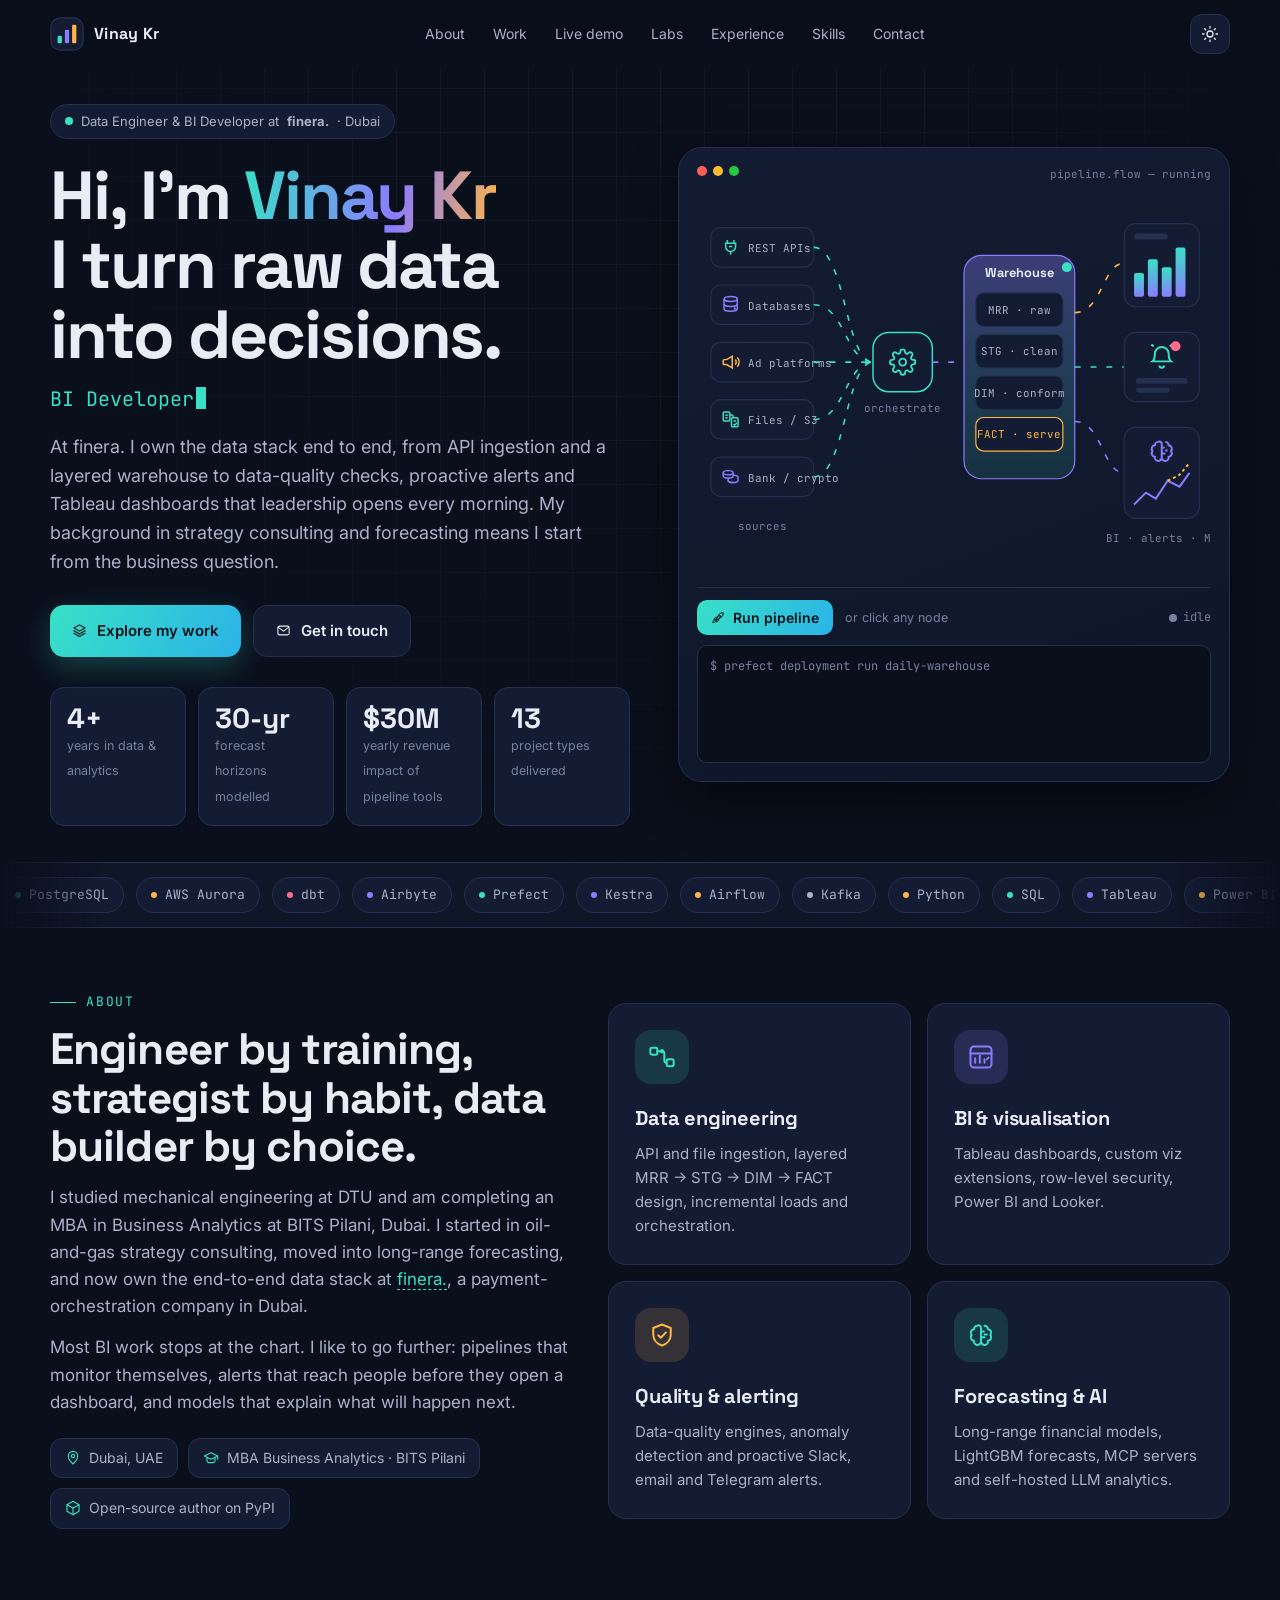
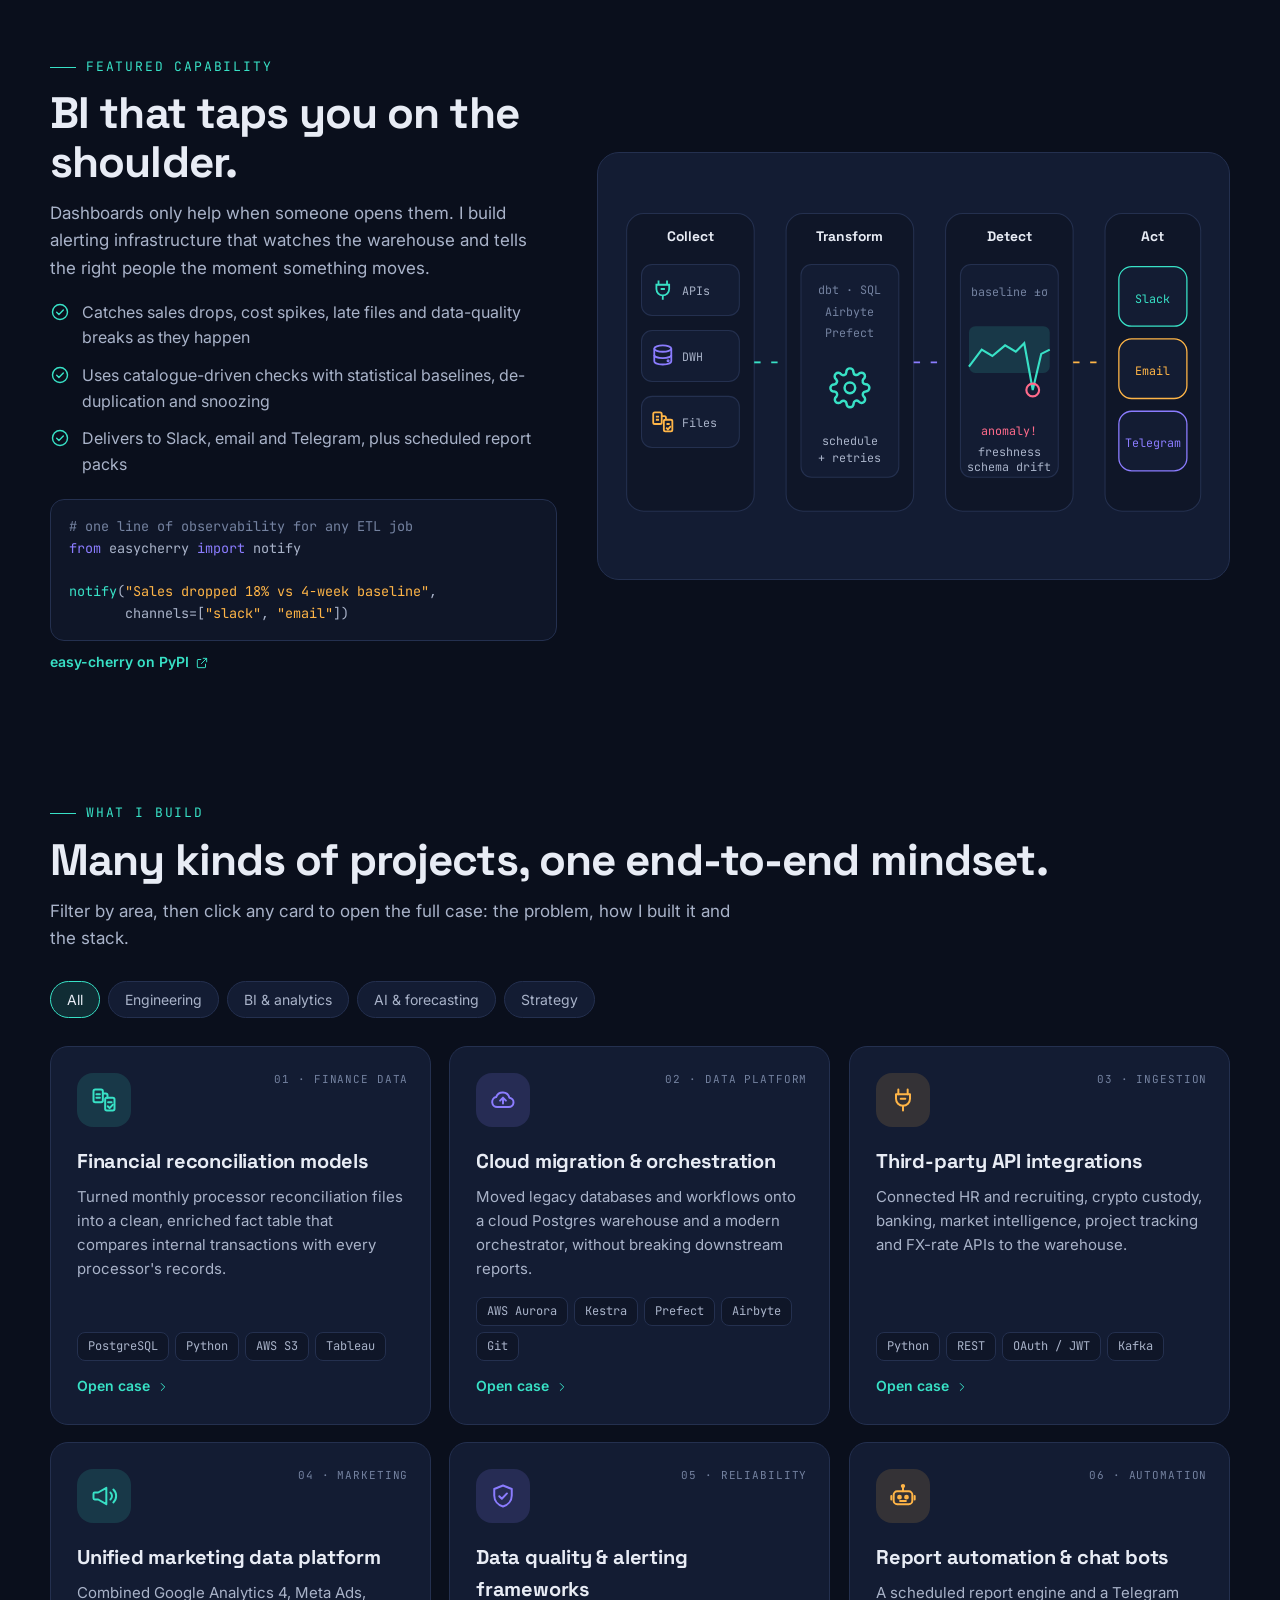
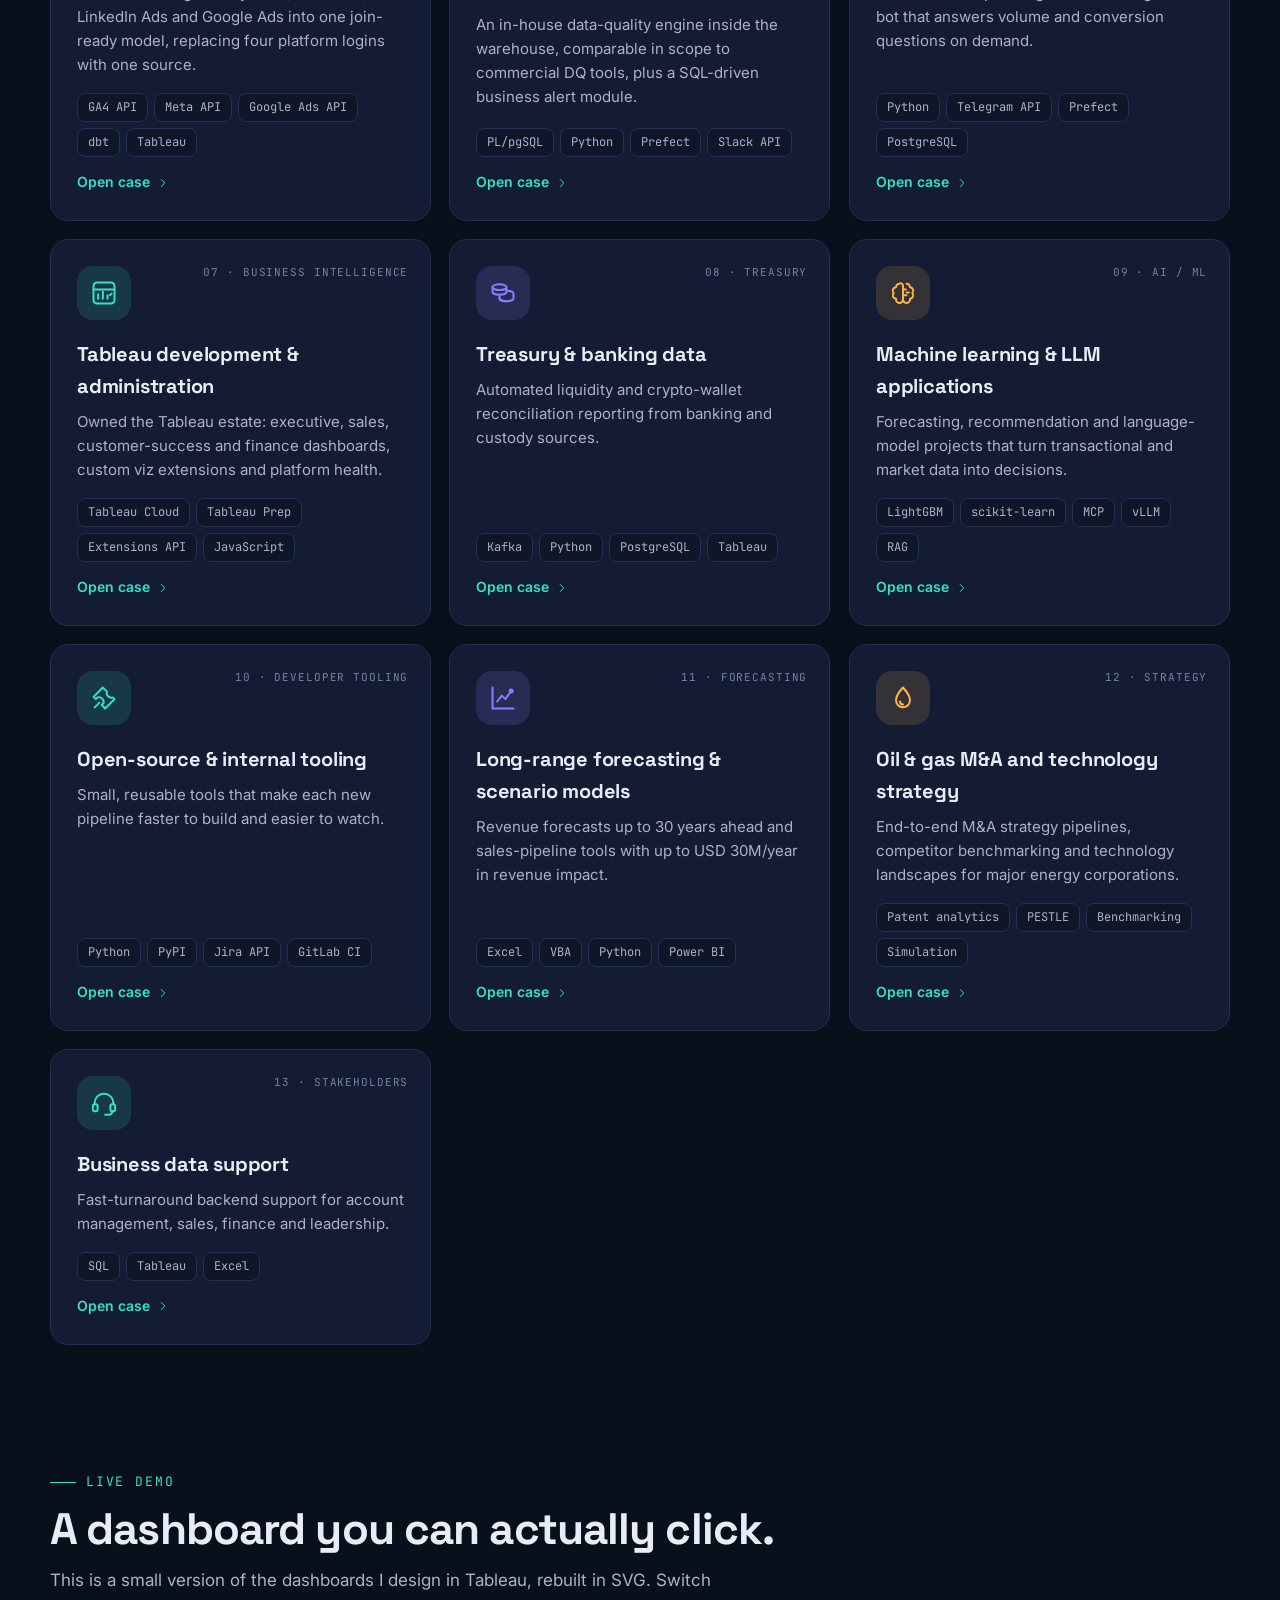
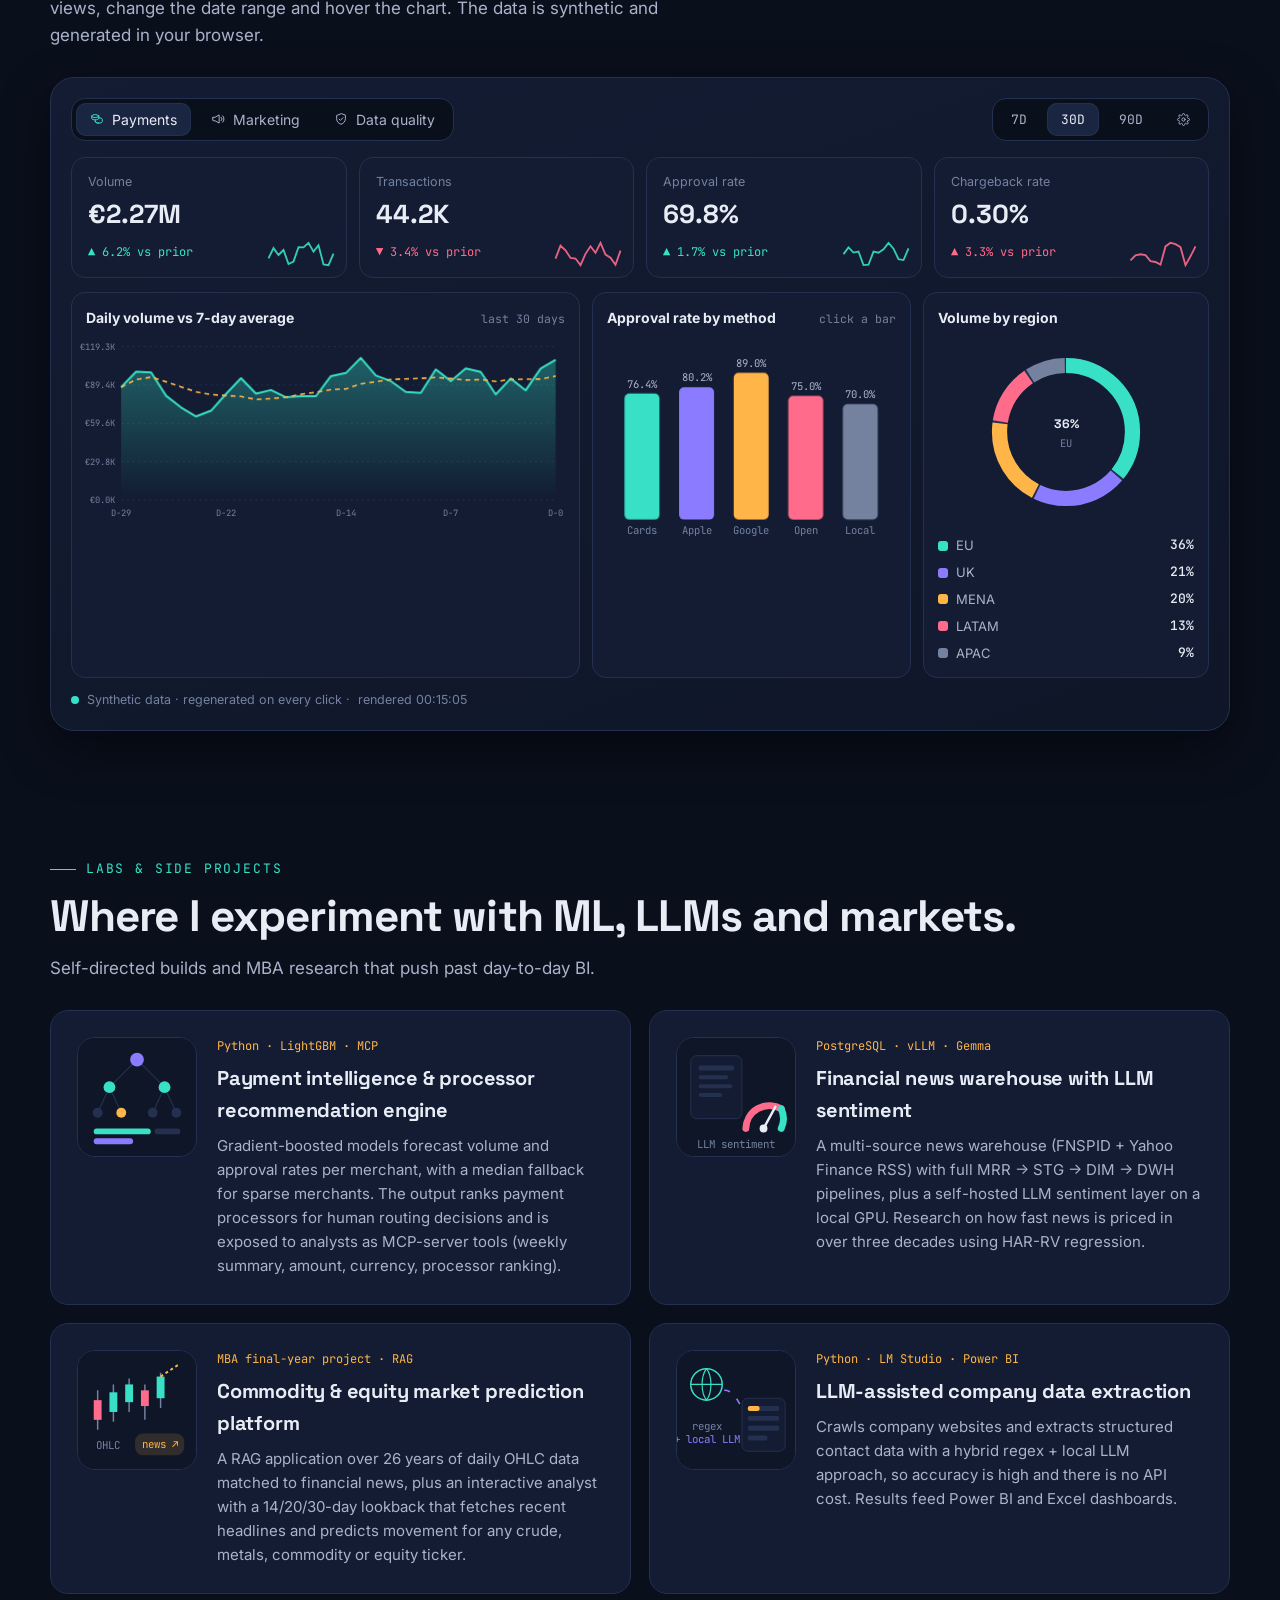
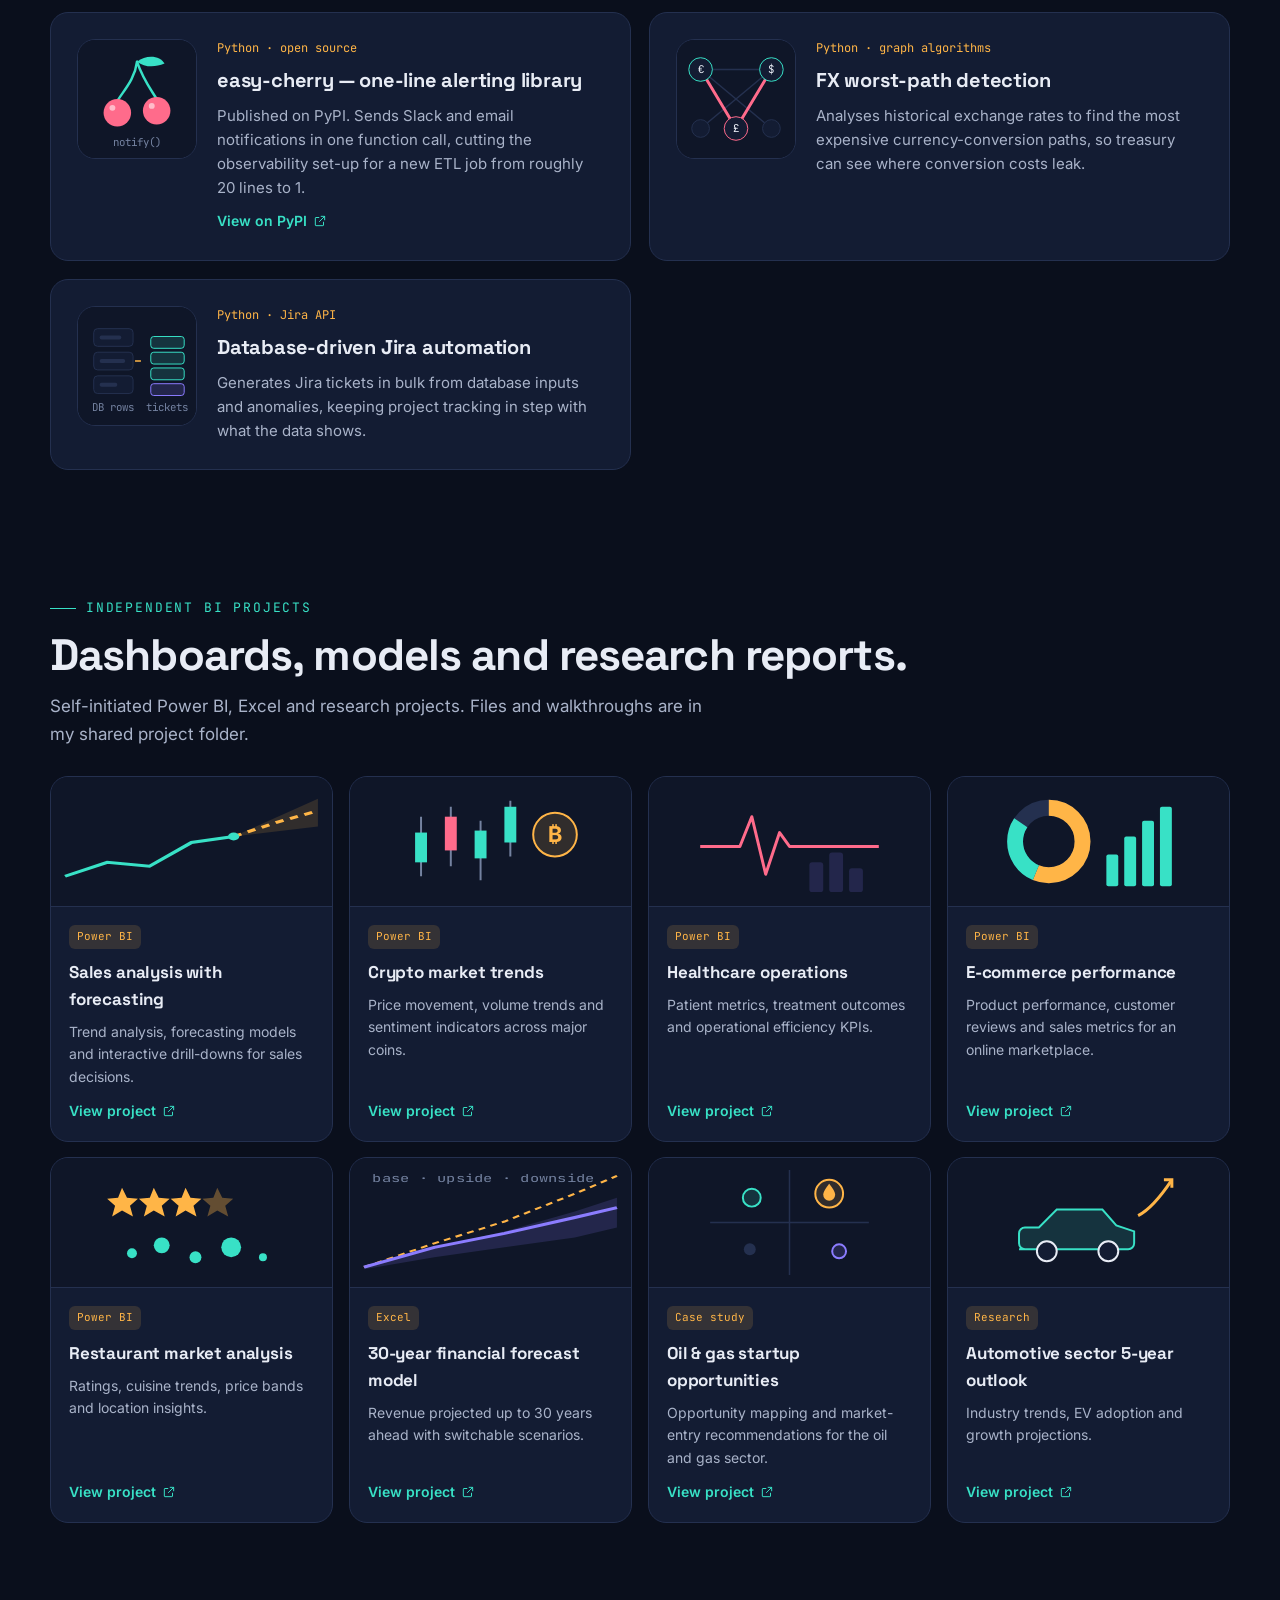
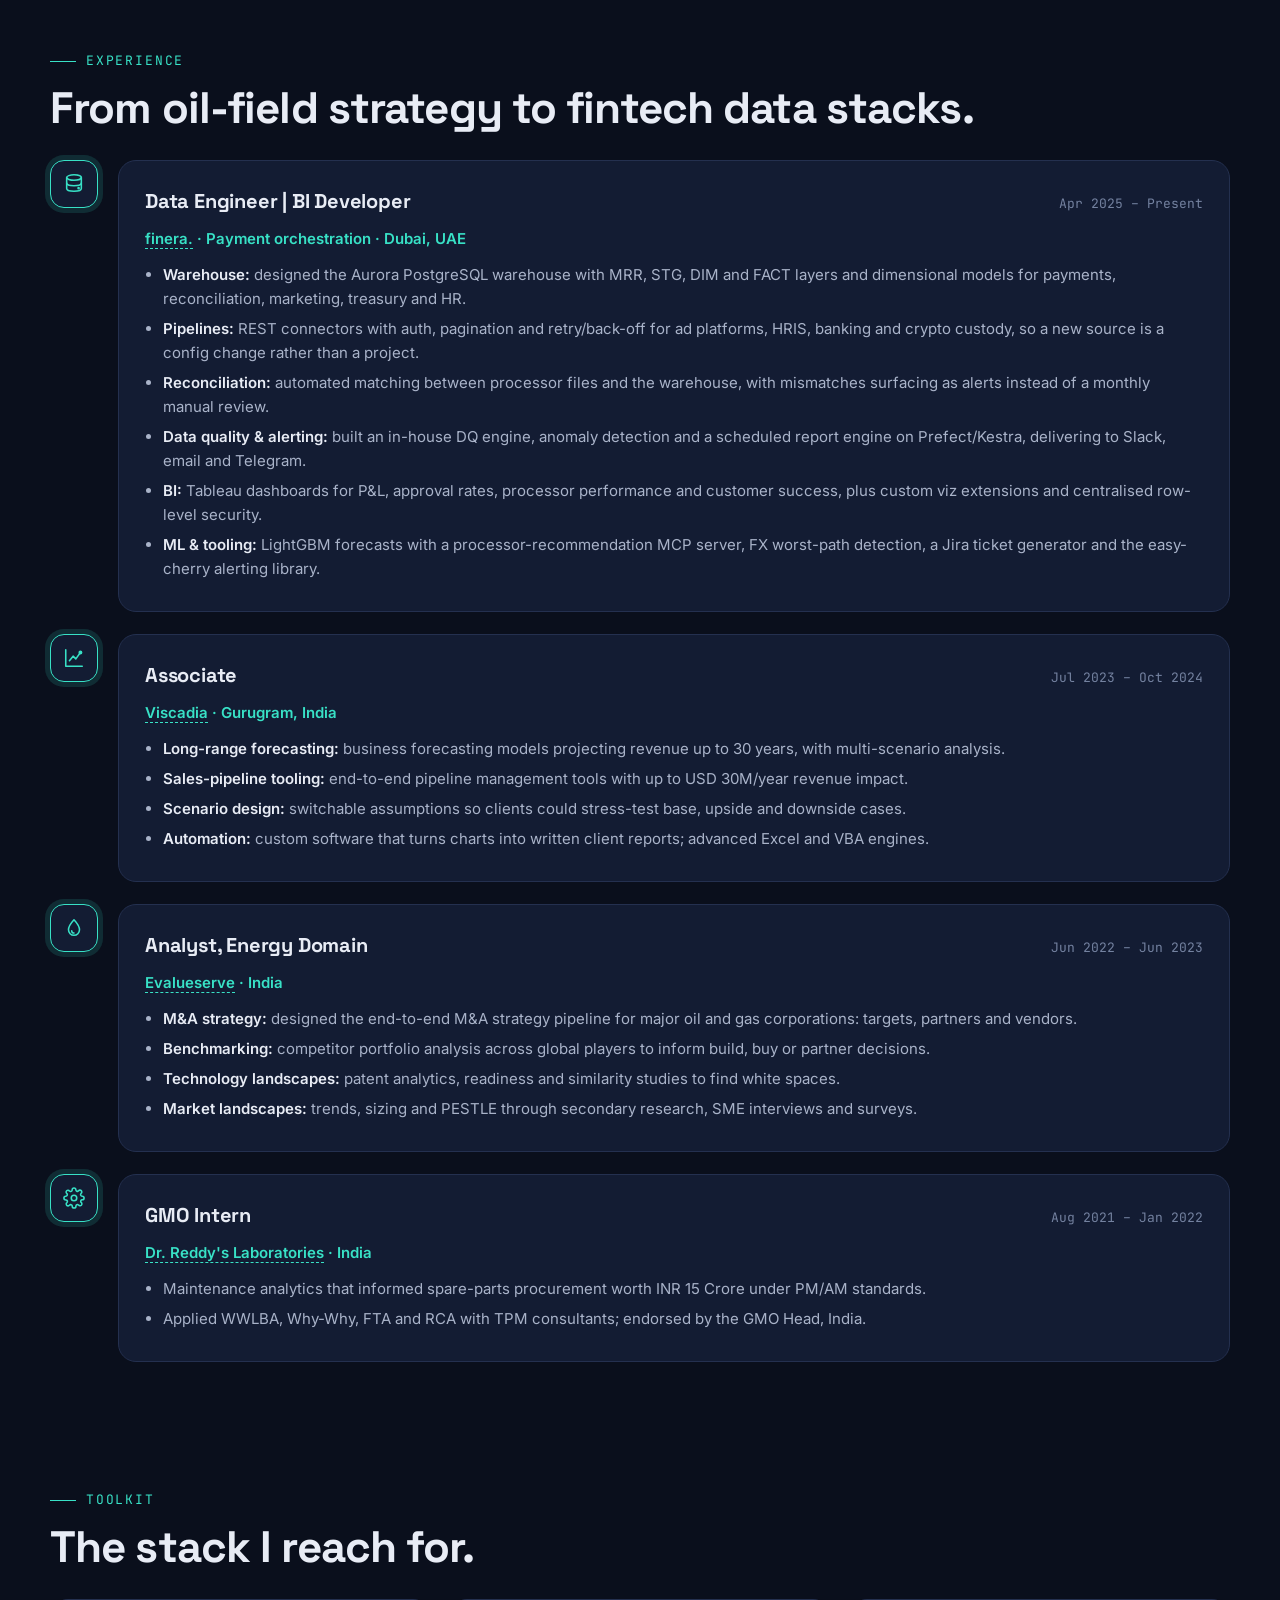
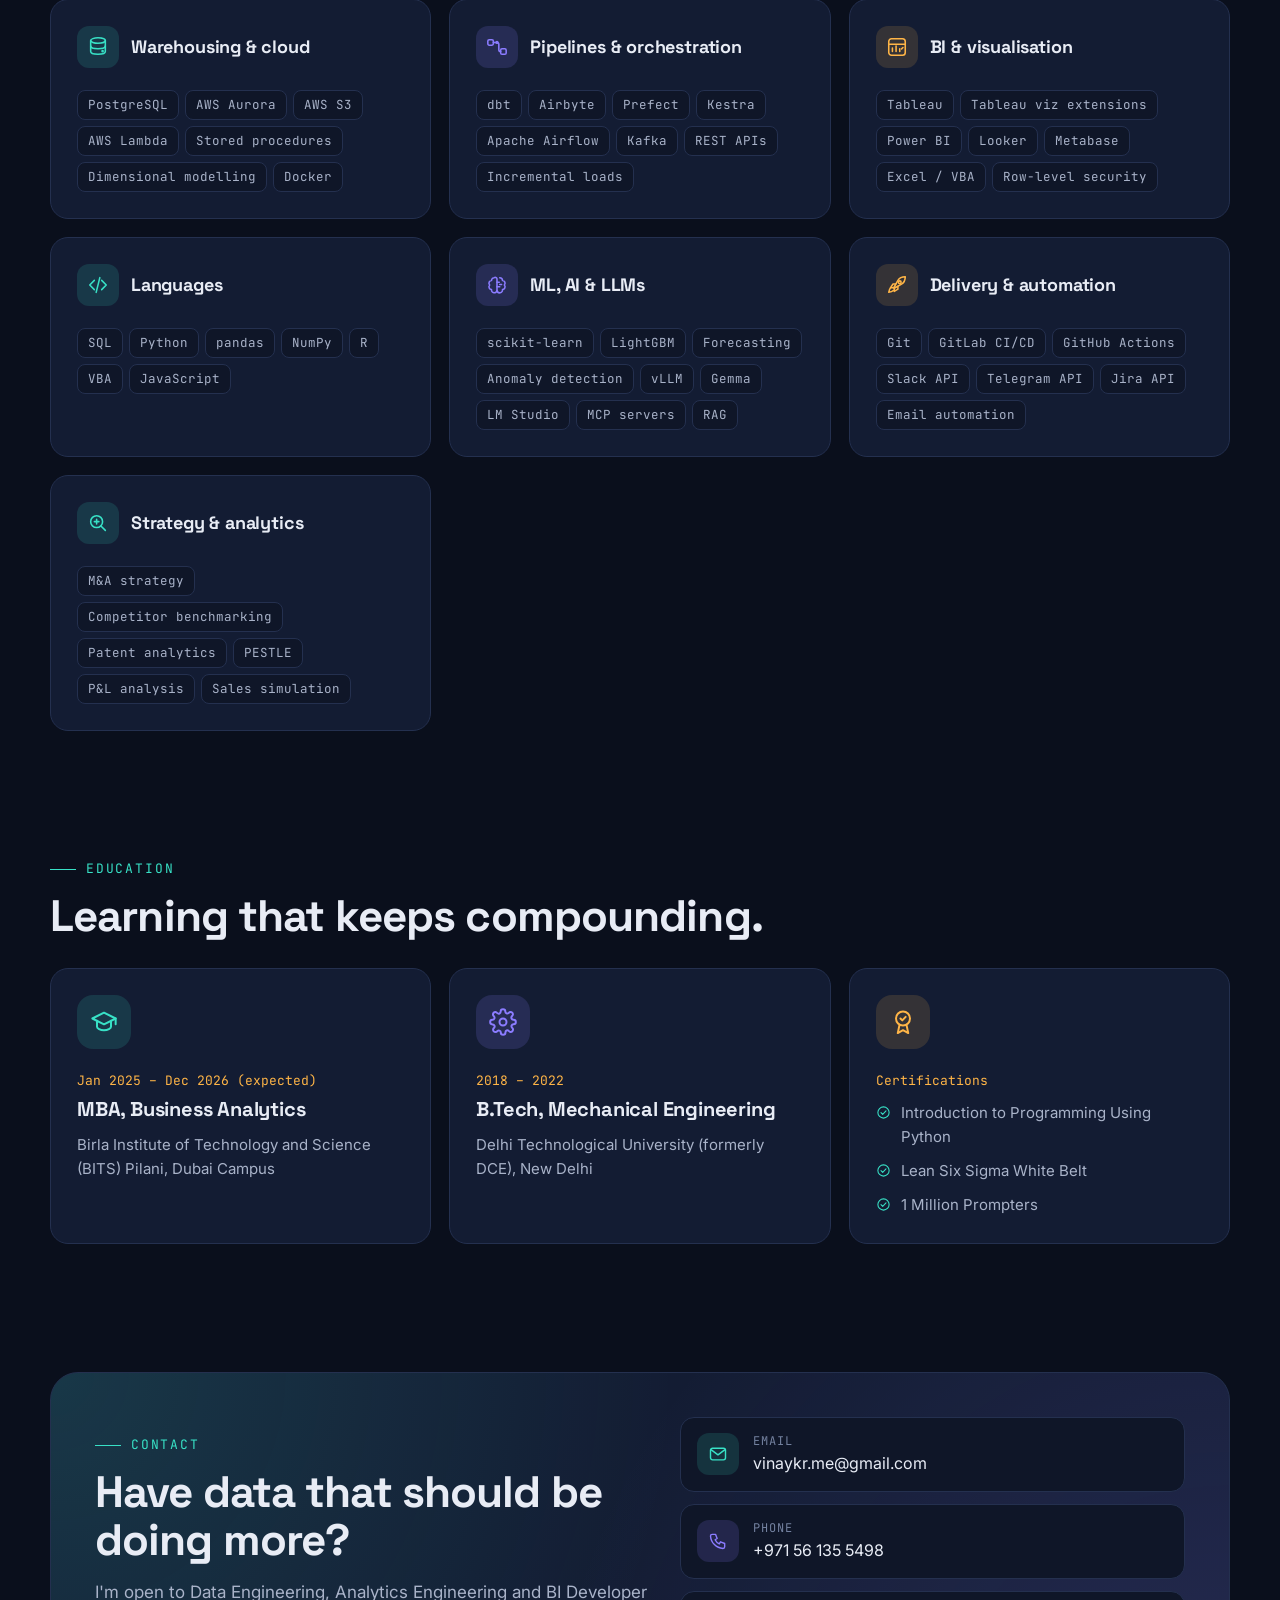
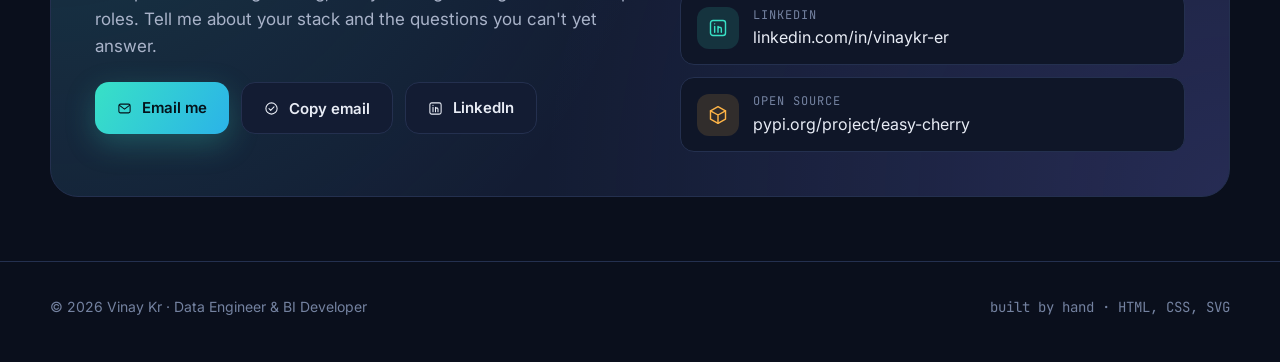
==== commit ad9583b9: "changed post look" ====
--- a/index.html
+++ b/index.html
@@ -3,10 +3,10 @@
 <head>
   <meta charset="utf-8">
   <meta name="viewport" content="width=device-width, initial-scale=1">
-  <title>Vinay Kr — Data Engineer &amp; BI Developer</title>
-  <meta name="description" content="Vinay Kr — Data Engineer and BI Developer in Dubai. Data warehouses, pipelines, data quality, Tableau dashboards, forecasting and LLM-powered analytics.">
-  <meta property="og:title" content="Vinay Kr — Data Engineer & BI Developer">
-  <meta property="og:description" content="Pipelines, warehouses, data quality, Tableau and ML — end to end.">
+  <title>Vinay Kr | I Turn Data Into Decisions</title>
+  <meta name="description" content="Meet Vinay Kr, a Dubai-based Data Engineer and BI Developer building reliable data pipelines, sharp dashboards and analytics that help businesses make better decisions.">
+  <meta property="og:title" content="Vinay Kr | I Turn Data Into Decisions">
+  <meta property="og:description" content="From raw data to business clarity: explore Vinay Kr's data engineering, BI dashboards and analytics projects.">
   <meta property="og:type" content="website">
   <meta name="theme-color" content="#0a0f1c">
   <link rel="icon" href="assets/img/favicon.svg" type="image/svg+xml">
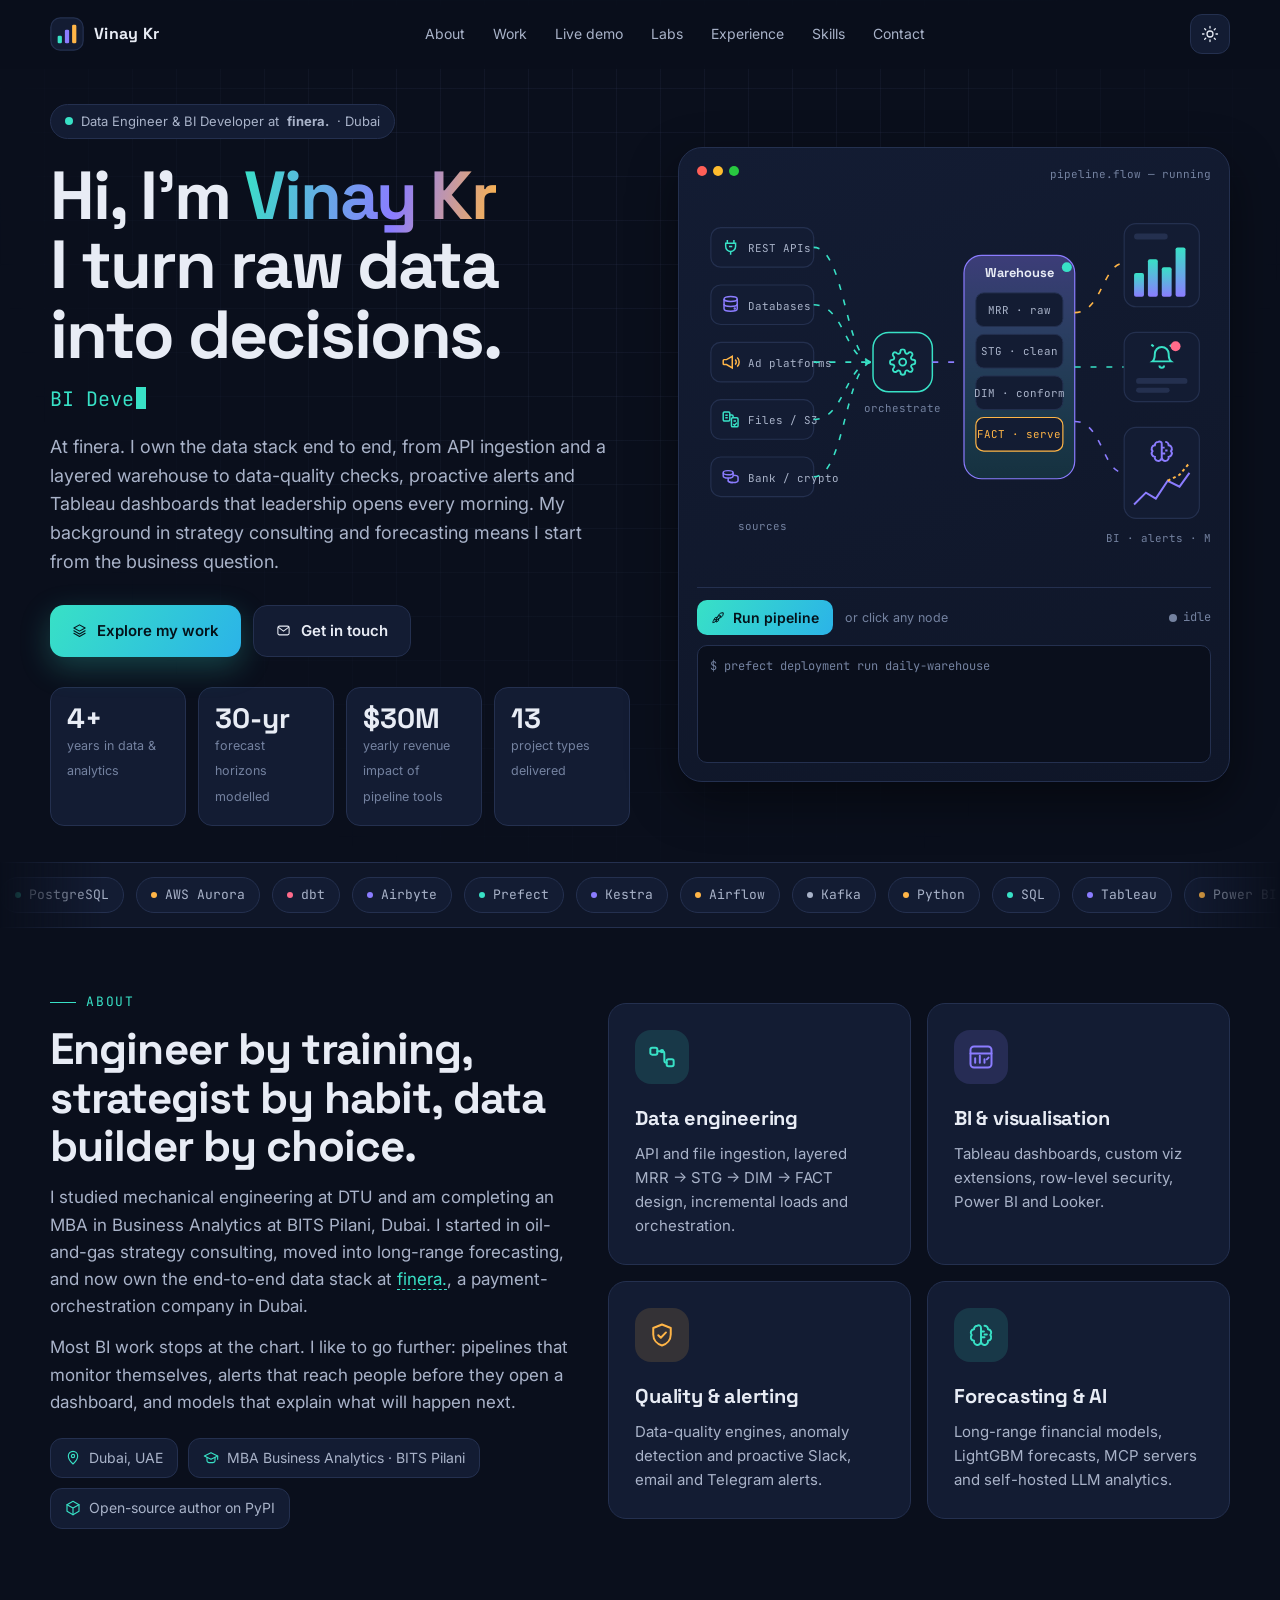
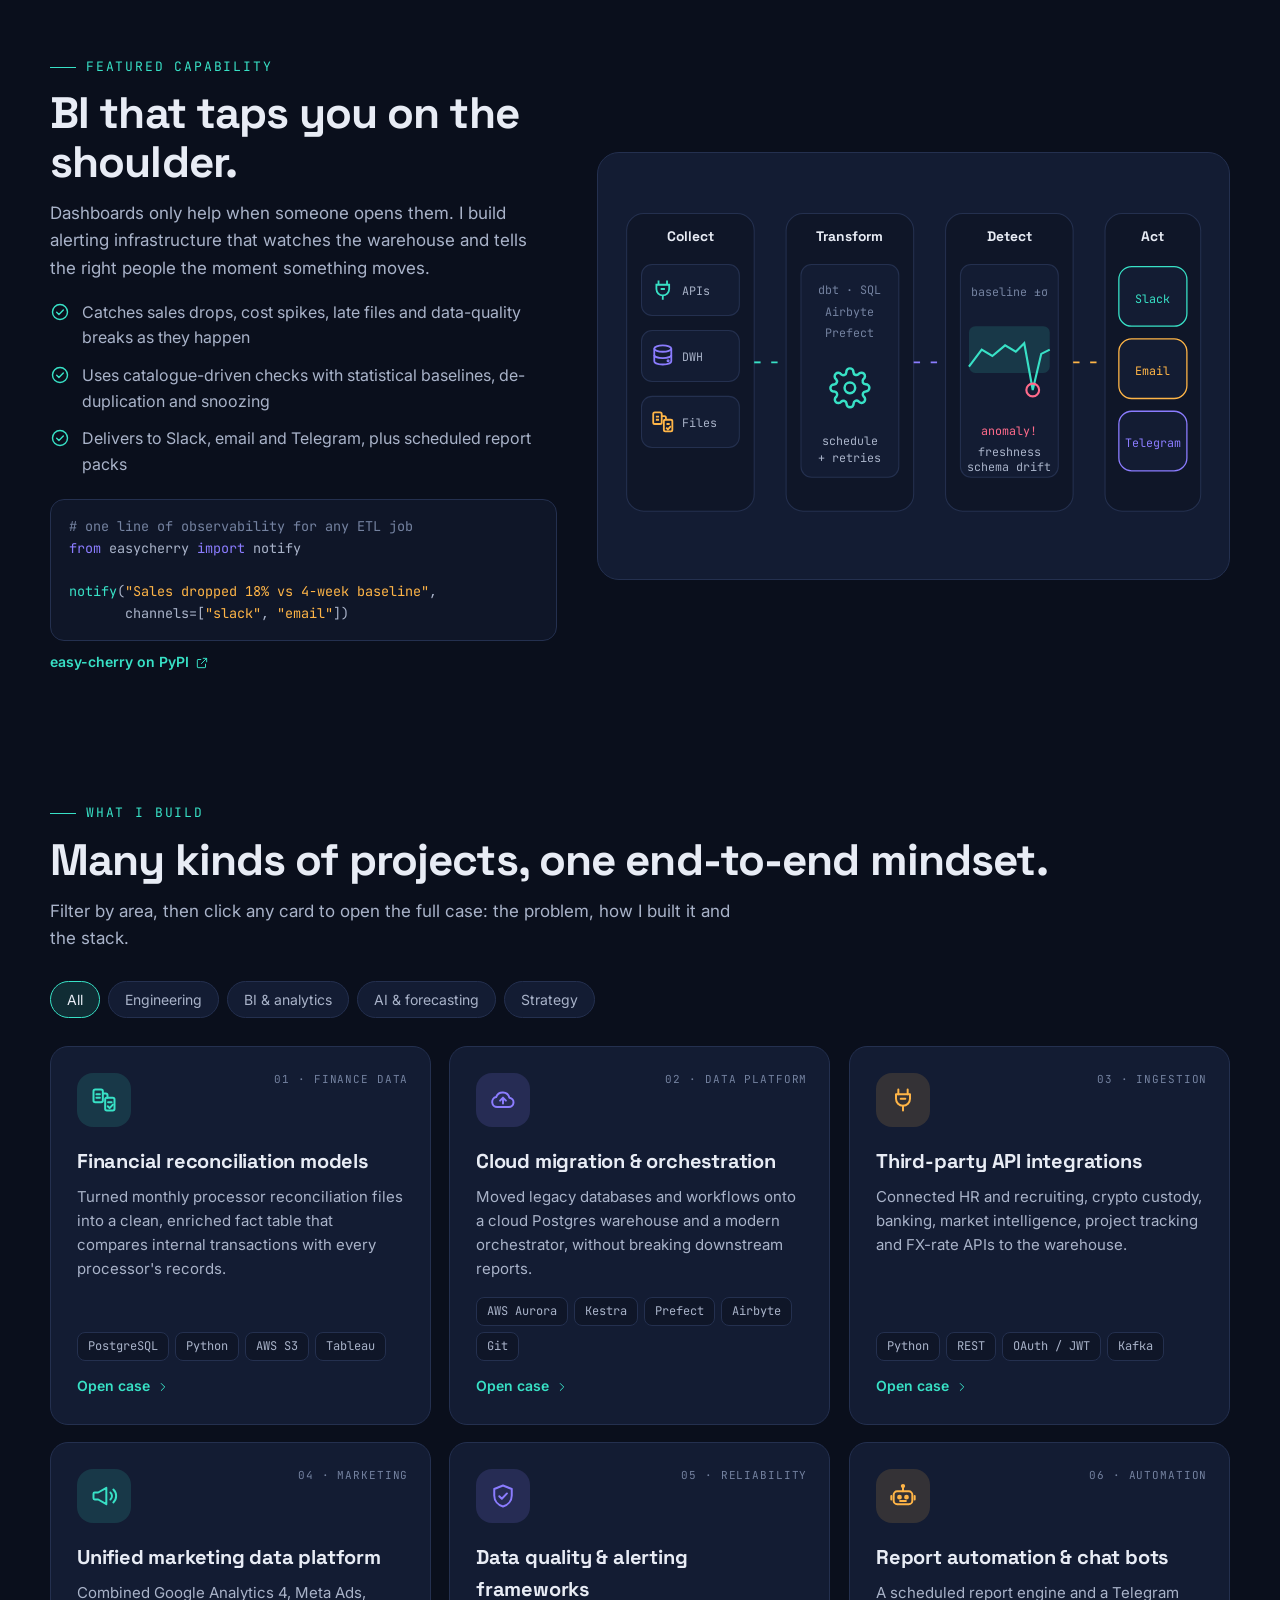
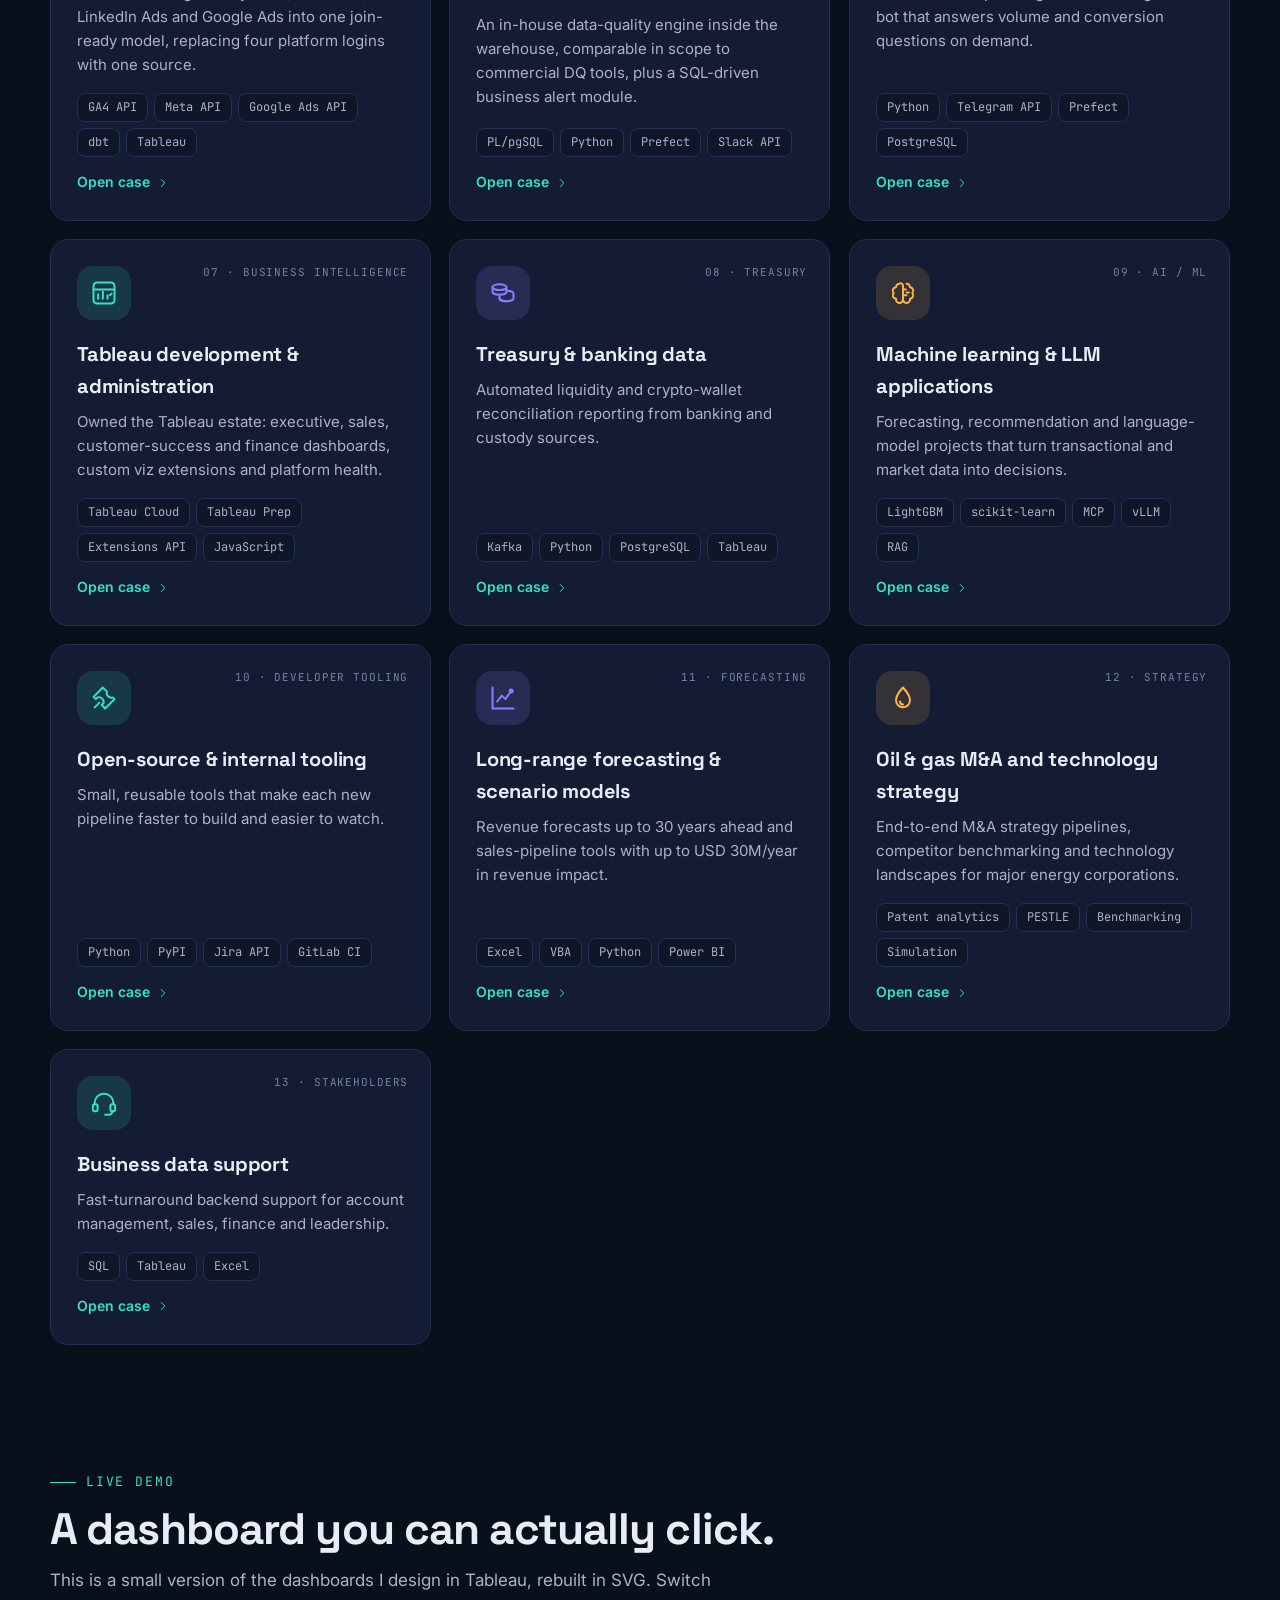
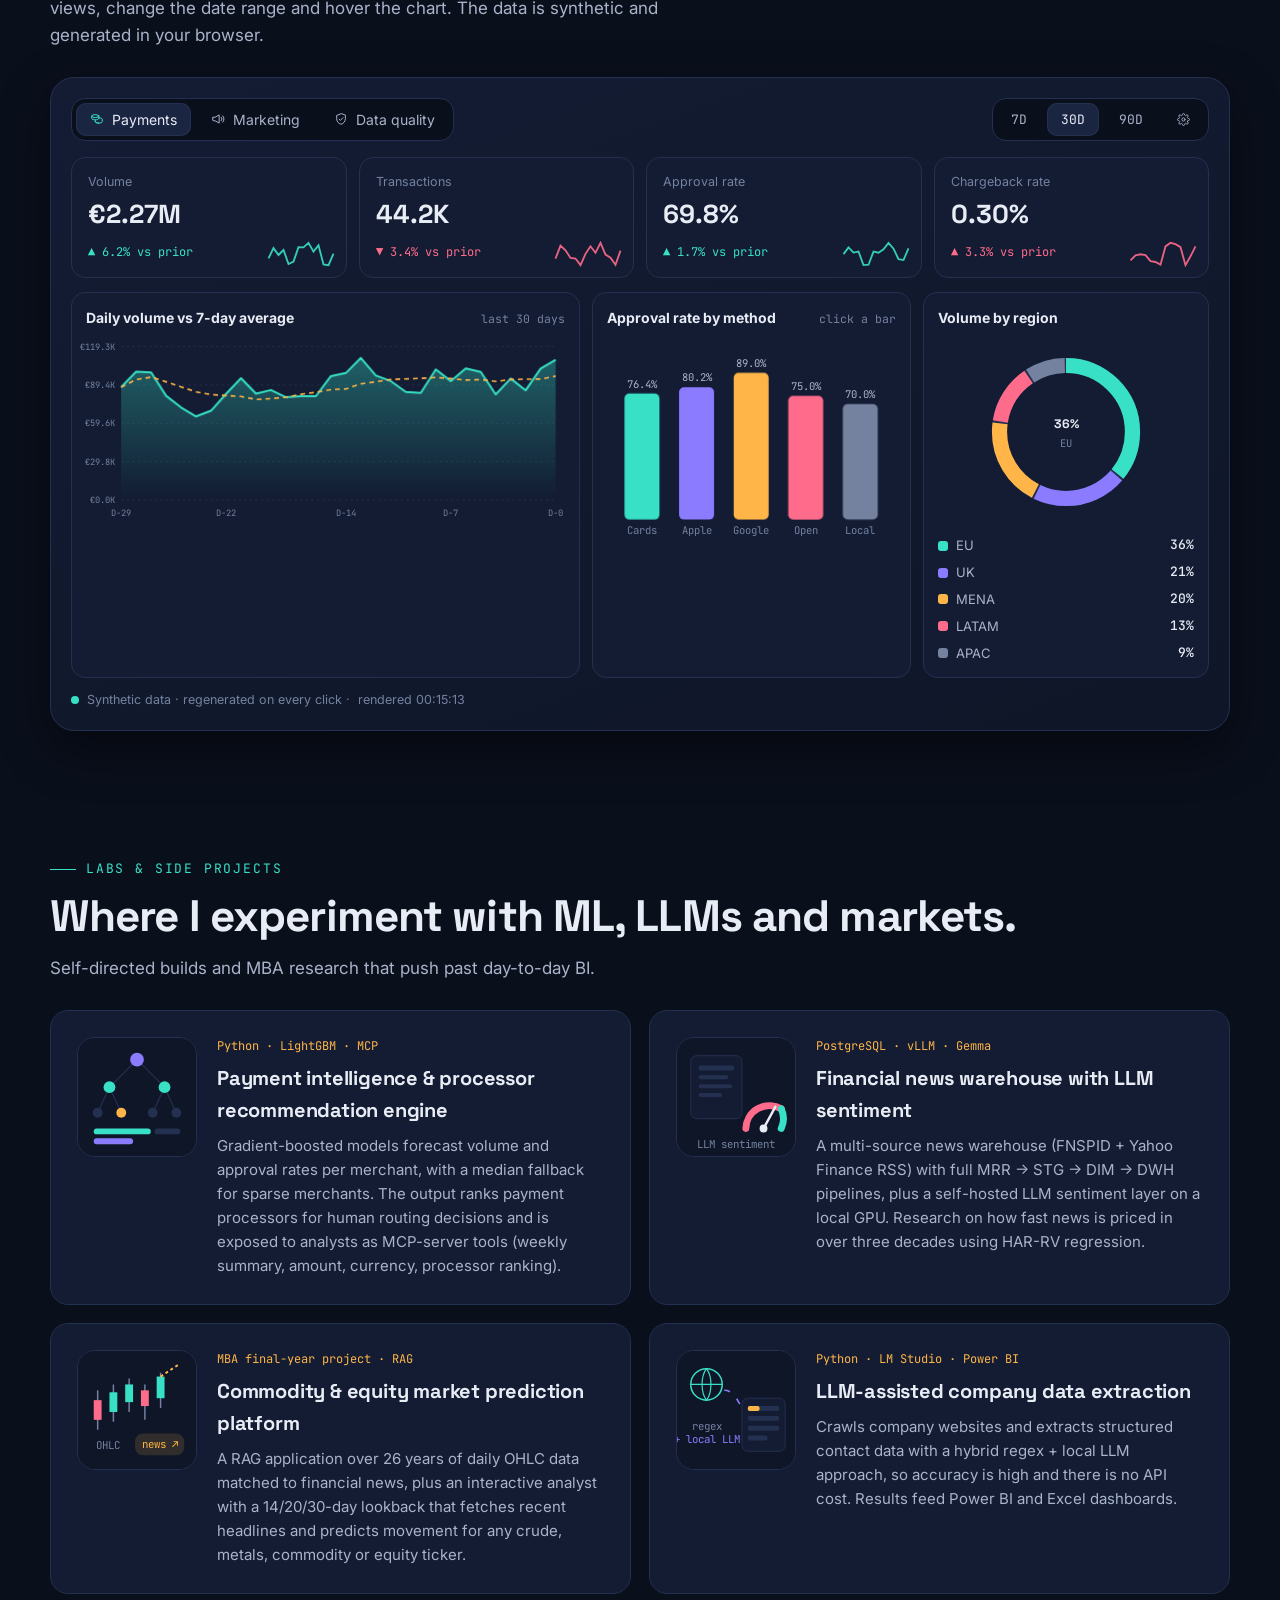
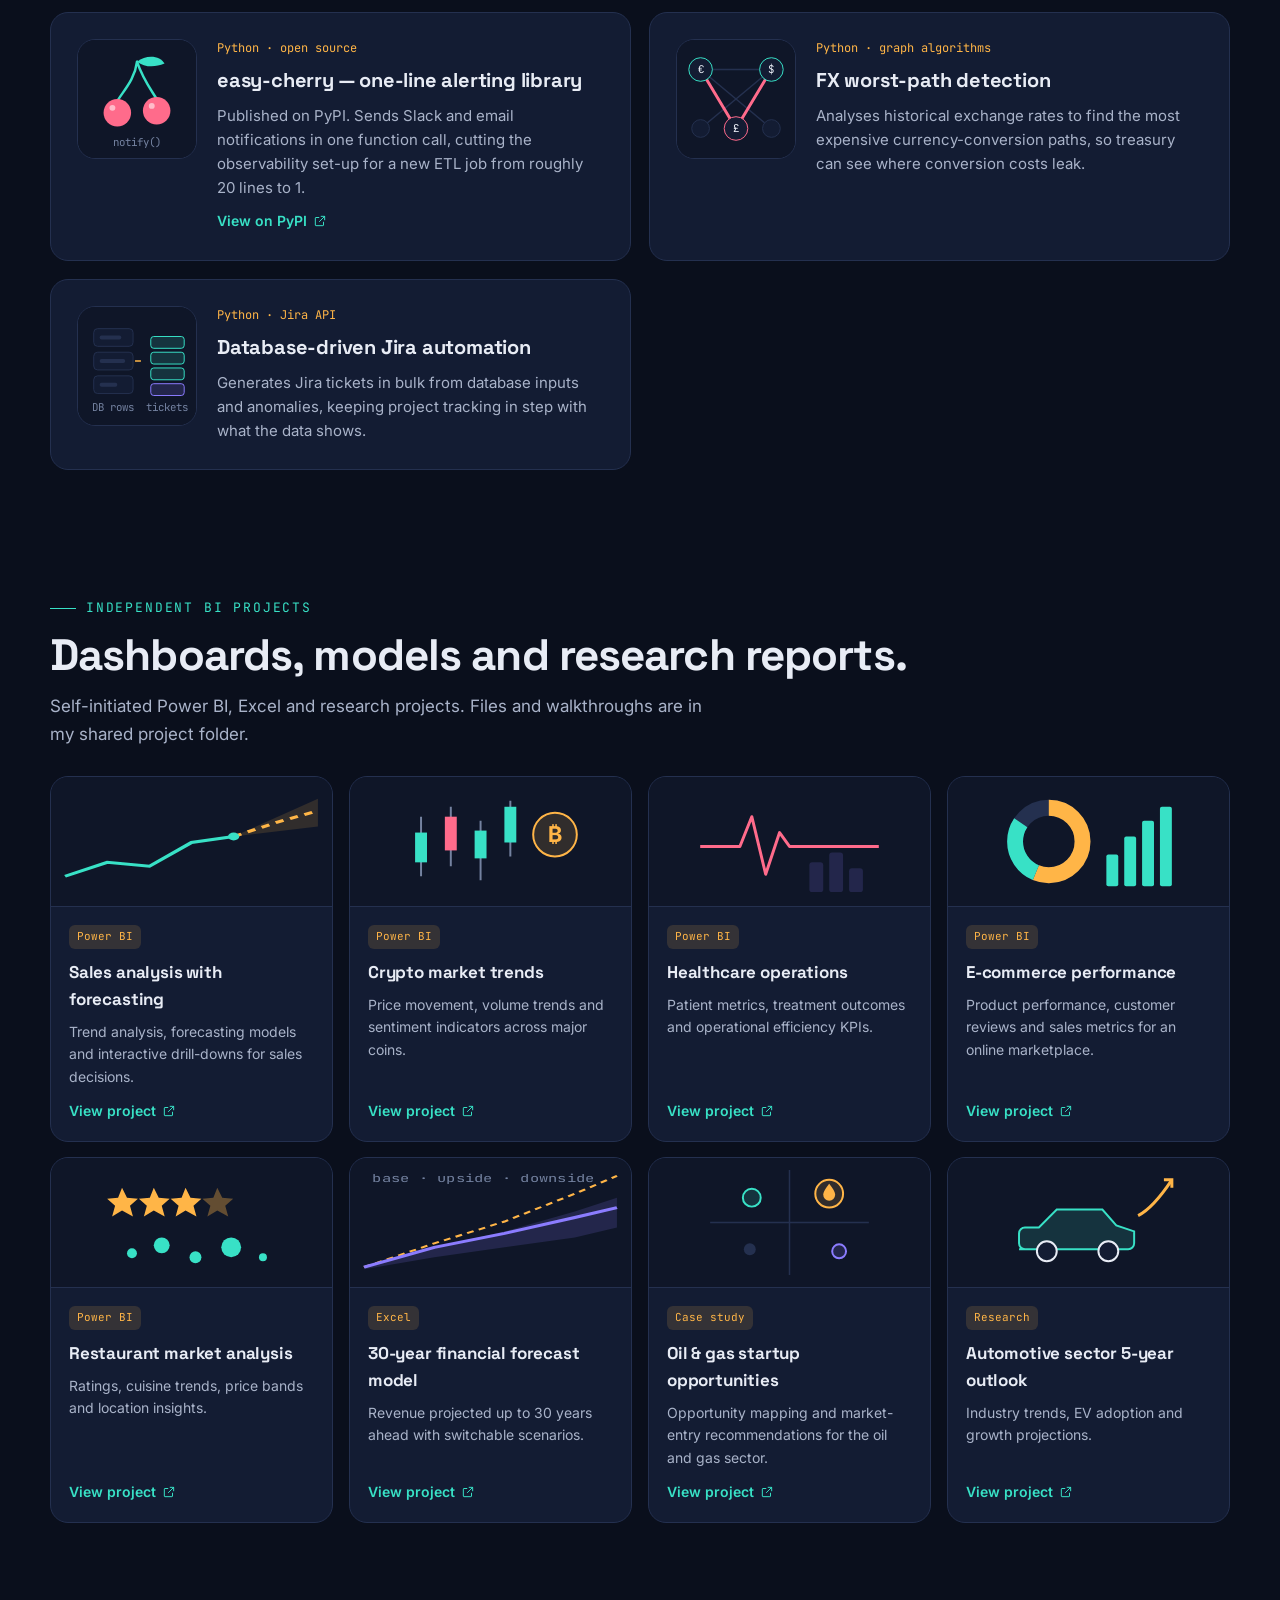
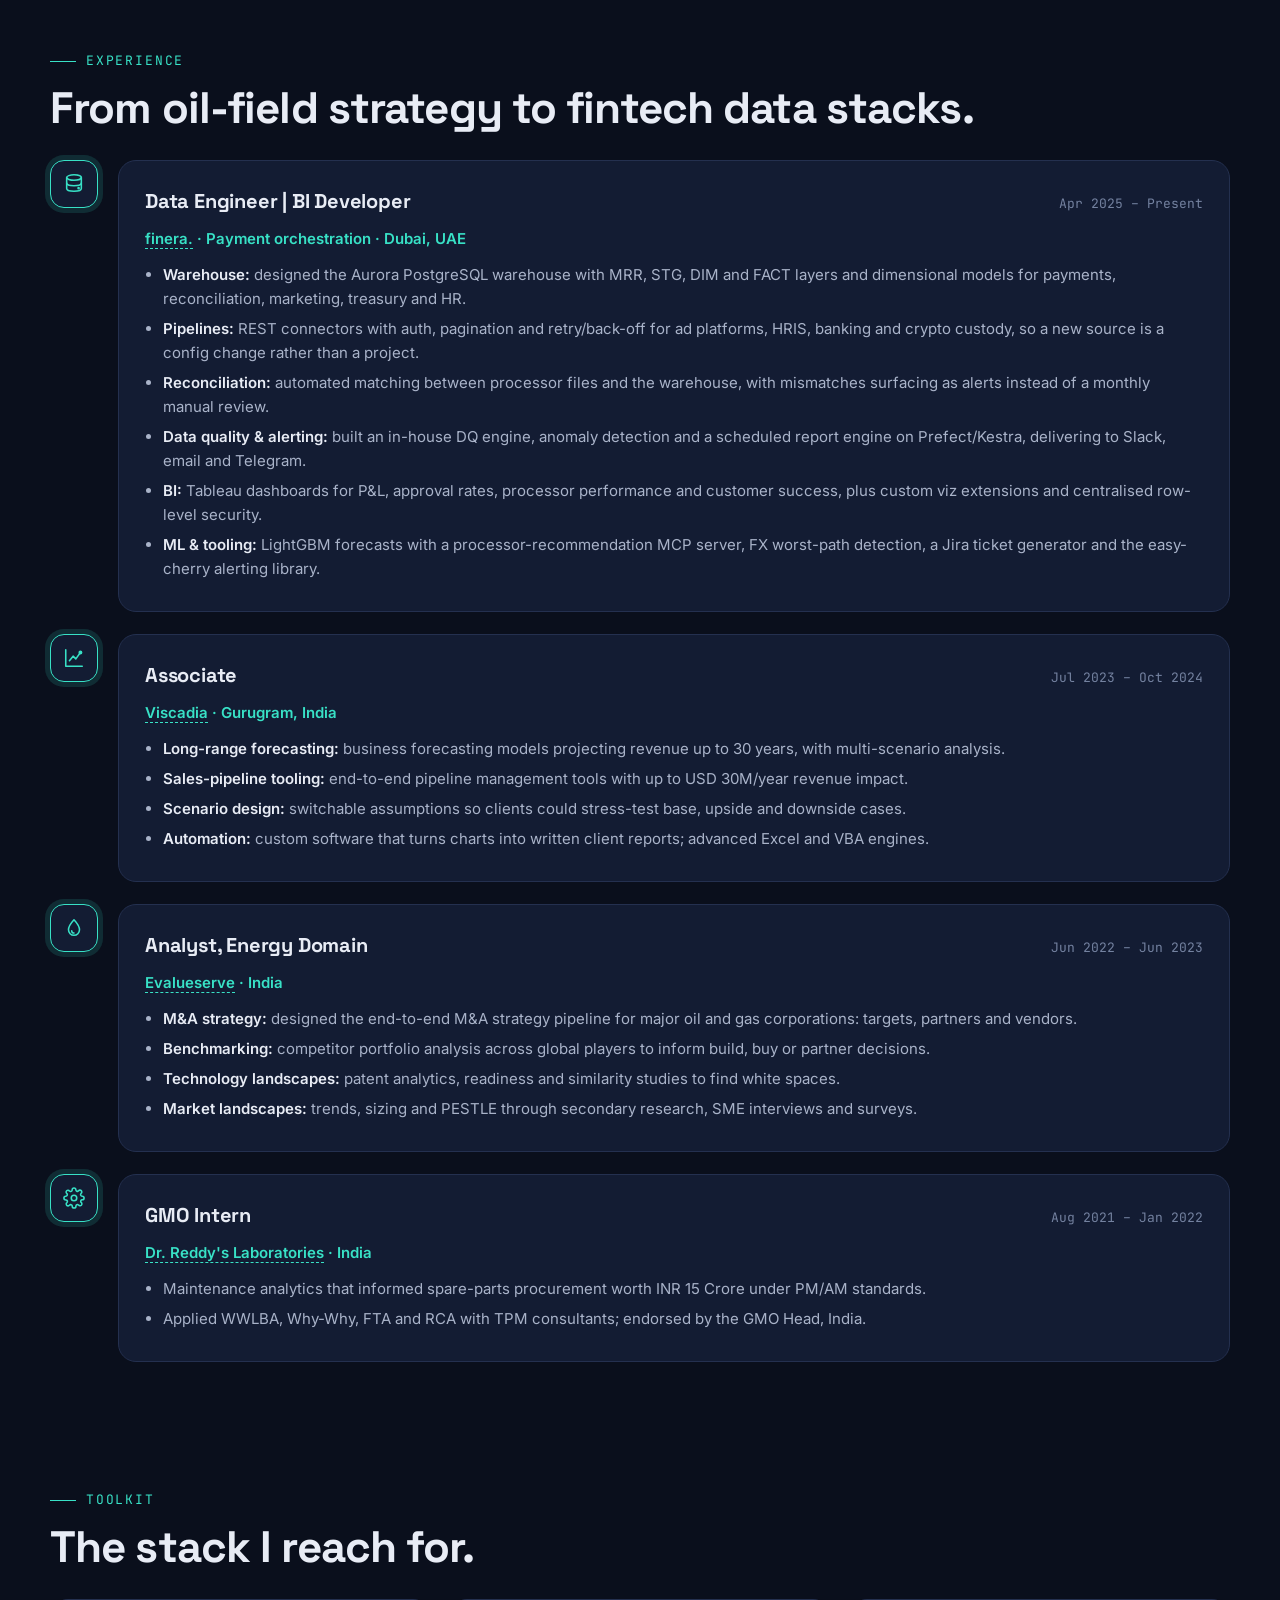
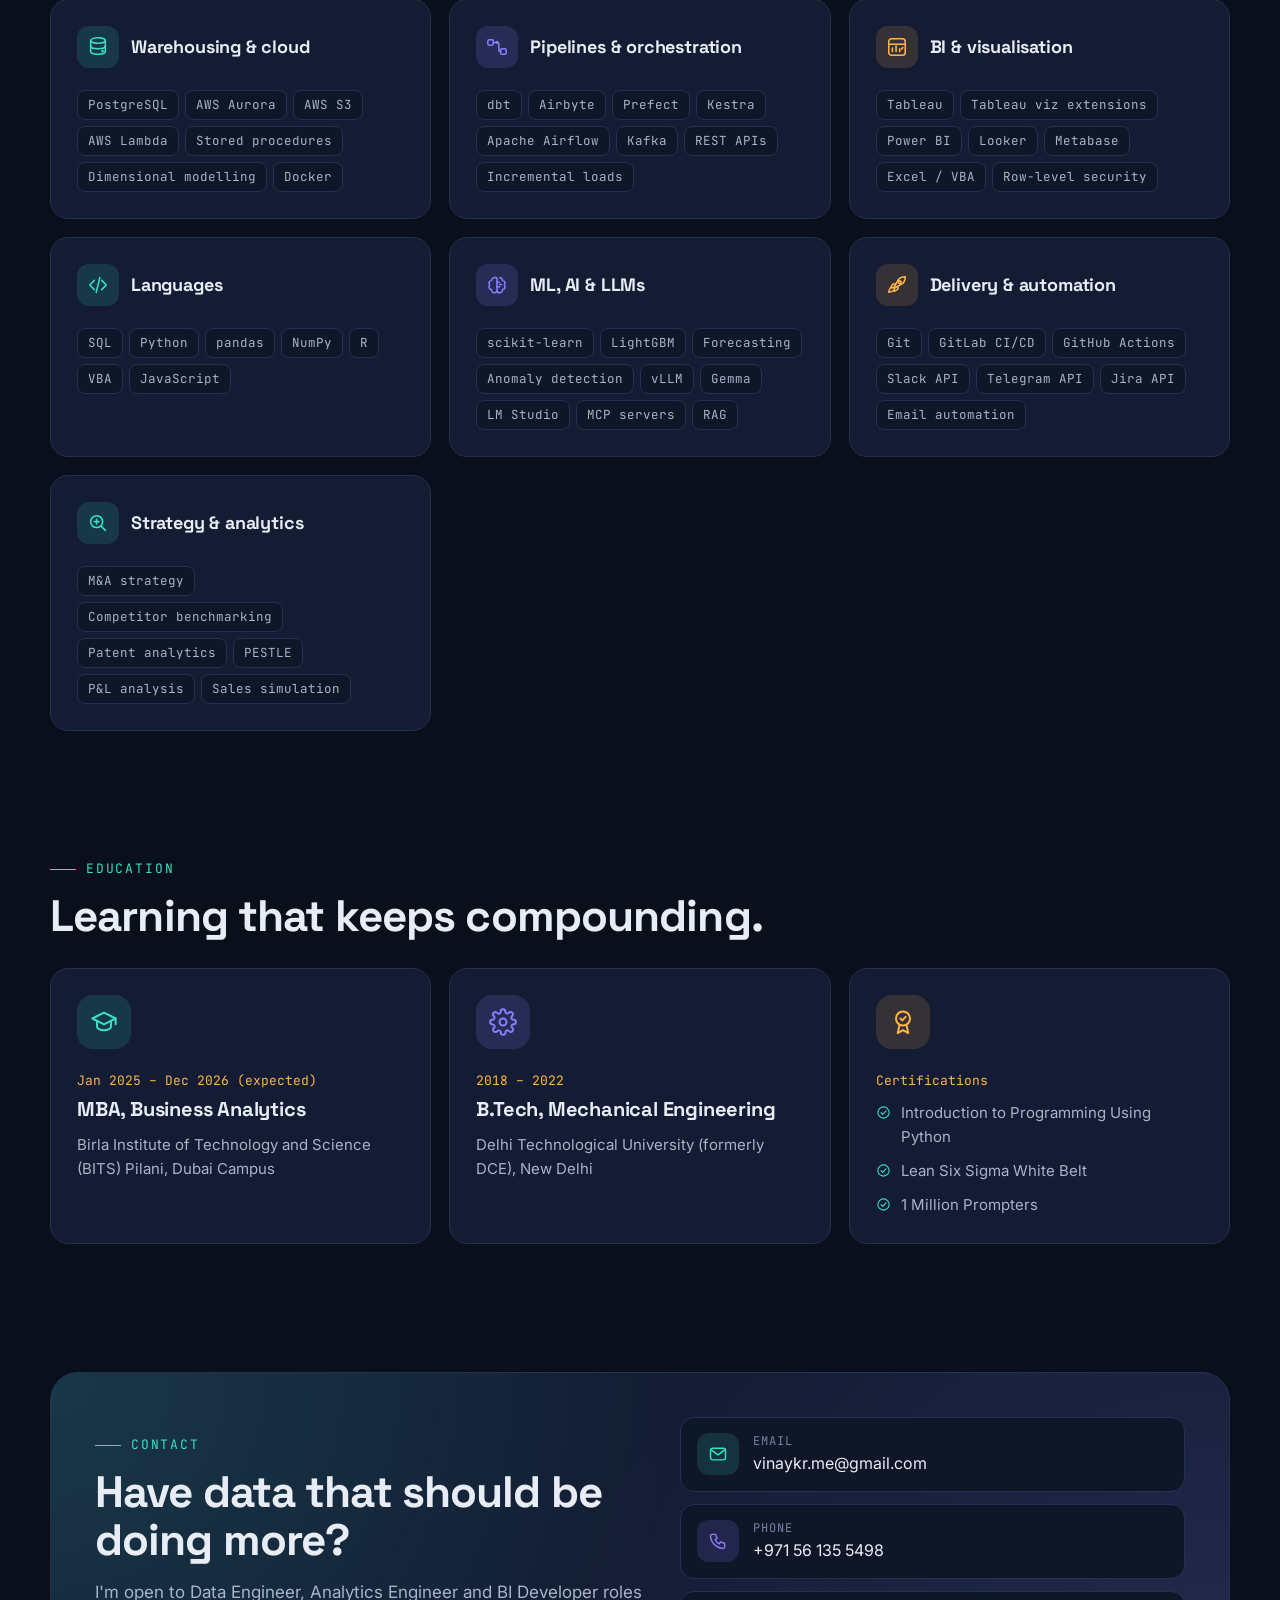
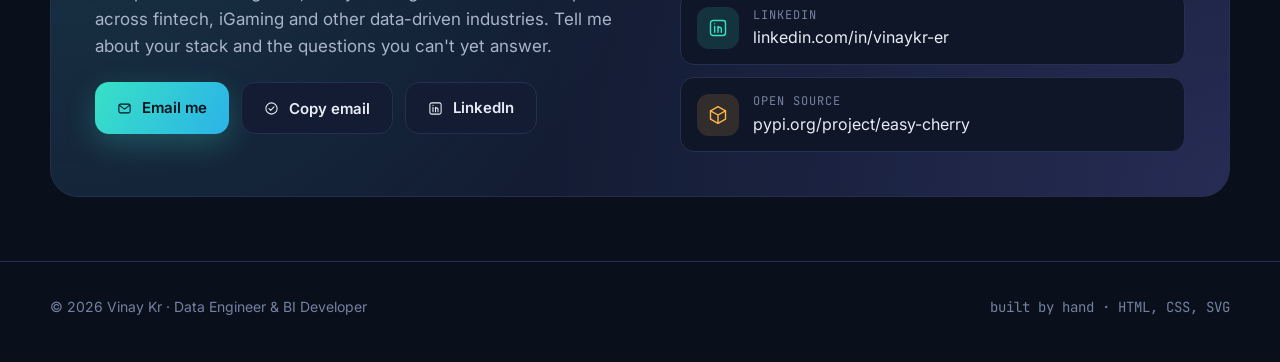
==== commit c073da89: "website metadata" ====
--- a/index.html
+++ b/index.html
@@ -3,11 +3,48 @@
 <head>
   <meta charset="utf-8">
   <meta name="viewport" content="width=device-width, initial-scale=1">
-  <title>Vinay Kr | I Turn Data Into Decisions</title>
-  <meta name="description" content="Meet Vinay Kr, a Dubai-based Data Engineer and BI Developer building reliable data pipelines, sharp dashboards and analytics that help businesses make better decisions.">
-  <meta property="og:title" content="Vinay Kr | I Turn Data Into Decisions">
-  <meta property="og:description" content="From raw data to business clarity: explore Vinay Kr's data engineering, BI dashboards and analytics projects.">
+  <title>Vinay Kr | Data Engineer &amp; BI Developer</title>
+  <meta name="description" content="Vinay Kr is a Dubai-based Data Engineer and BI Developer open to Data Engineering, Analytics Engineering and BI roles across fintech, iGaming and data-driven industries.">
+  <link rel="canonical" href="https://me0vinay.github.io/portfolio/">
+  <meta property="og:title" content="Vinay Kr | Data Engineer &amp; BI Developer">
+  <meta property="og:description" content="I turn complex payment and business data into reliable pipelines, useful dashboards and better decisions. Explore my work in fintech and analytics.">
   <meta property="og:type" content="website">
+  <meta property="og:url" content="https://me0vinay.github.io/portfolio/">
+  <meta property="og:image" content="https://me0vinay.github.io/portfolio/assets/img/og-image.png">
+  <meta property="og:image:type" content="image/png">
+  <meta property="og:image:width" content="1200">
+  <meta property="og:image:height" content="630">
+  <meta property="og:image:alt" content="Vinay Kr, Data Engineer and BI Developer, turning data into decisions">
+  <meta name="twitter:card" content="summary_large_image">
+  <meta name="twitter:title" content="Vinay Kr | Data Engineer &amp; BI Developer">
+  <meta name="twitter:description" content="Data engineering, BI and analytics projects. Open to roles in fintech, iGaming and other data-driven industries.">
+  <meta name="twitter:image" content="https://me0vinay.github.io/portfolio/assets/img/og-image.png">
+  <script type="application/ld+json">
+    {
+      "@context": "https://schema.org",
+      "@type": "Person",
+      "name": "Vinay Kr",
+      "url": "https://me0vinay.github.io/portfolio/",
+      "image": "https://me0vinay.github.io/portfolio/assets/img/og-image.png",
+      "jobTitle": "Data Engineer and BI Developer",
+      "email": "vinaykr.me@gmail.com",
+      "address": {
+        "@type": "PostalAddress",
+        "addressLocality": "Dubai",
+        "addressCountry": "AE"
+      },
+      "sameAs": ["https://www.linkedin.com/in/vinaykr-er/"],
+      "knowsAbout": [
+        "Data engineering",
+        "Analytics engineering",
+        "Business intelligence",
+        "Data warehousing",
+        "Payment analytics",
+        "Tableau",
+        "Forecasting"
+      ]
+    }
+  </script>
   <meta name="theme-color" content="#0a0f1c">
   <link rel="icon" href="assets/img/favicon.svg" type="image/svg+xml">
   <link rel="preconnect" href="https://fonts.googleapis.com">
@@ -493,7 +530,7 @@
       <div>
         <div class="eyebrow">Contact</div>
         <h2 class="section-title">Have data that should be doing more?</h2>
-        <p class="section-sub">I'm open to Data Engineering, Analytics Engineering and BI Developer roles. Tell me about your stack and the questions you can't yet answer.</p>
+        <p class="section-sub">I'm open to Data Engineer, Analytics Engineer and BI Developer roles across fintech, iGaming and other data-driven industries. Tell me about your stack and the questions you can't yet answer.</p>
         <div class="cta" style="margin-top:22px">
           <a class="btn primary" href="mailto:vinaykr.me@gmail.com"><svg class="icon"><use href="#i-mail"/></svg> Email me</a>
           <button class="btn ghost" id="copyEmail"><svg class="icon"><use href="#i-check"/></svg> Copy email</button>
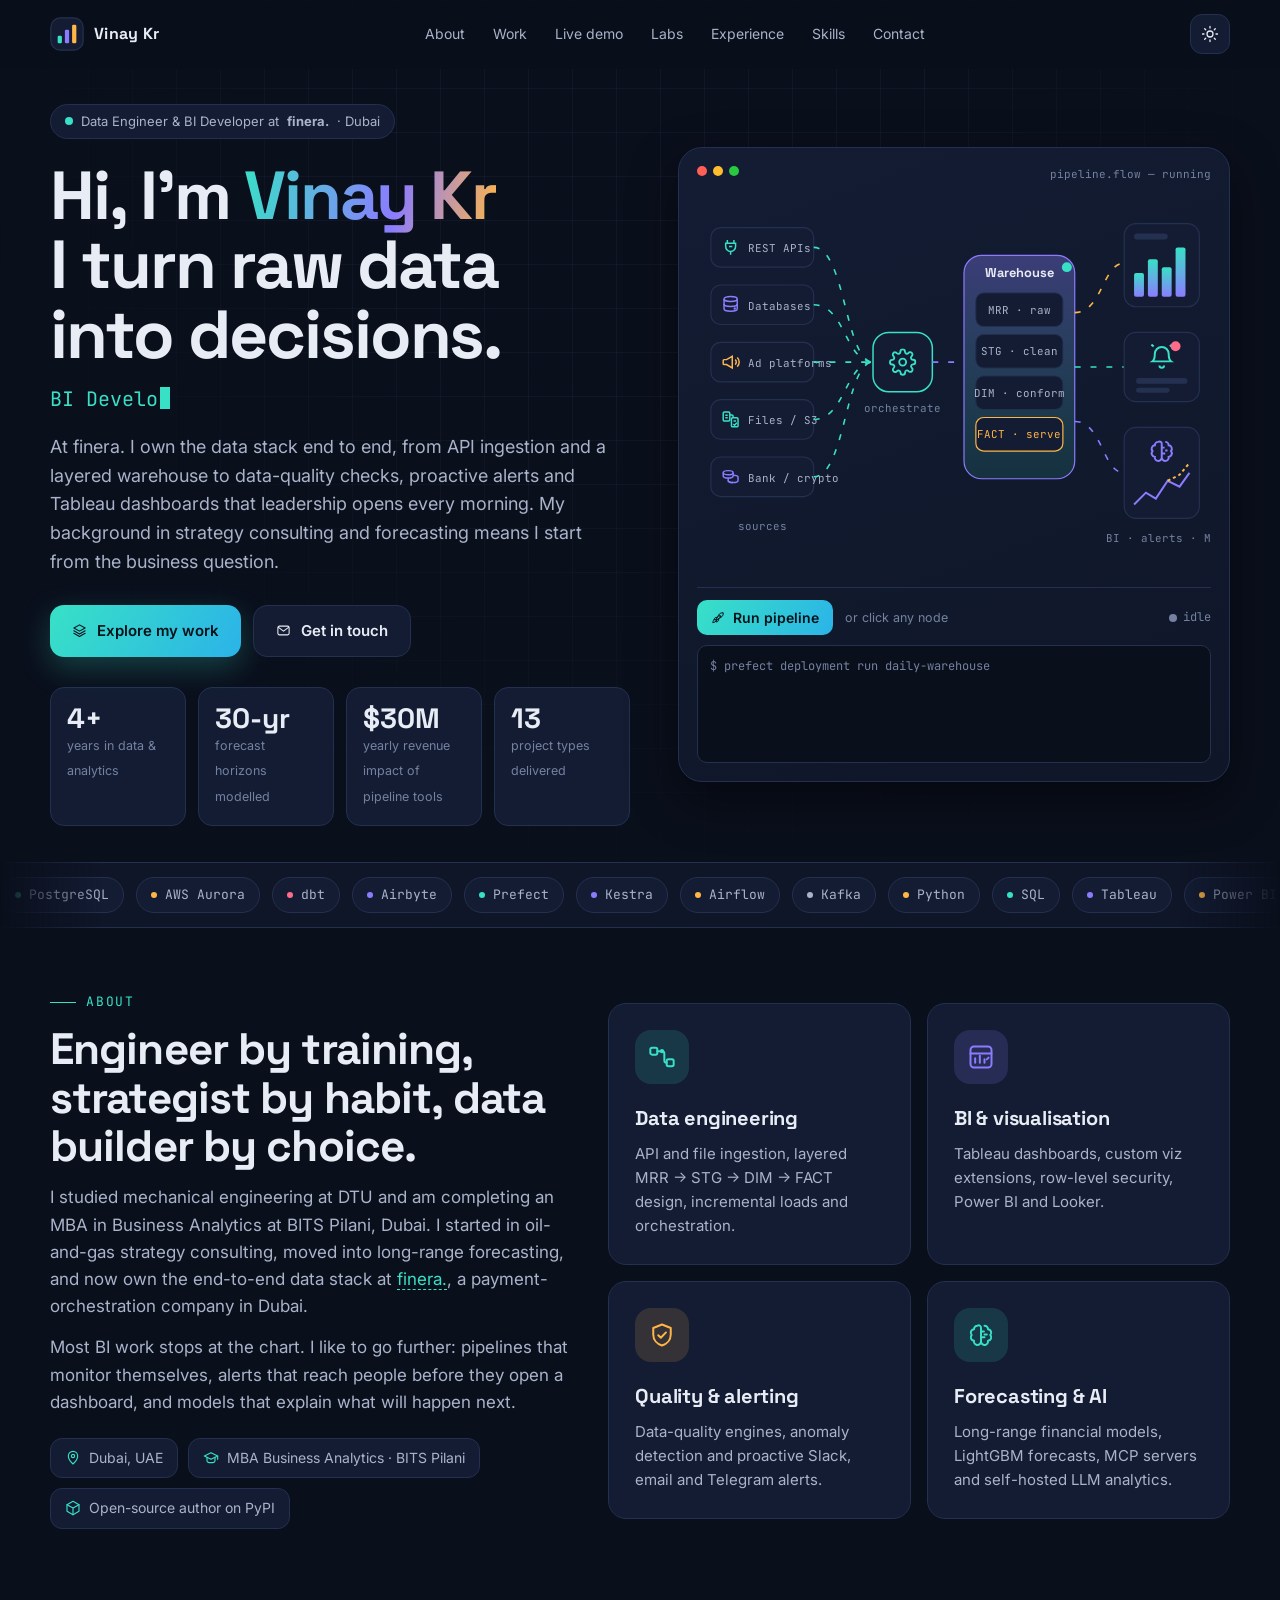
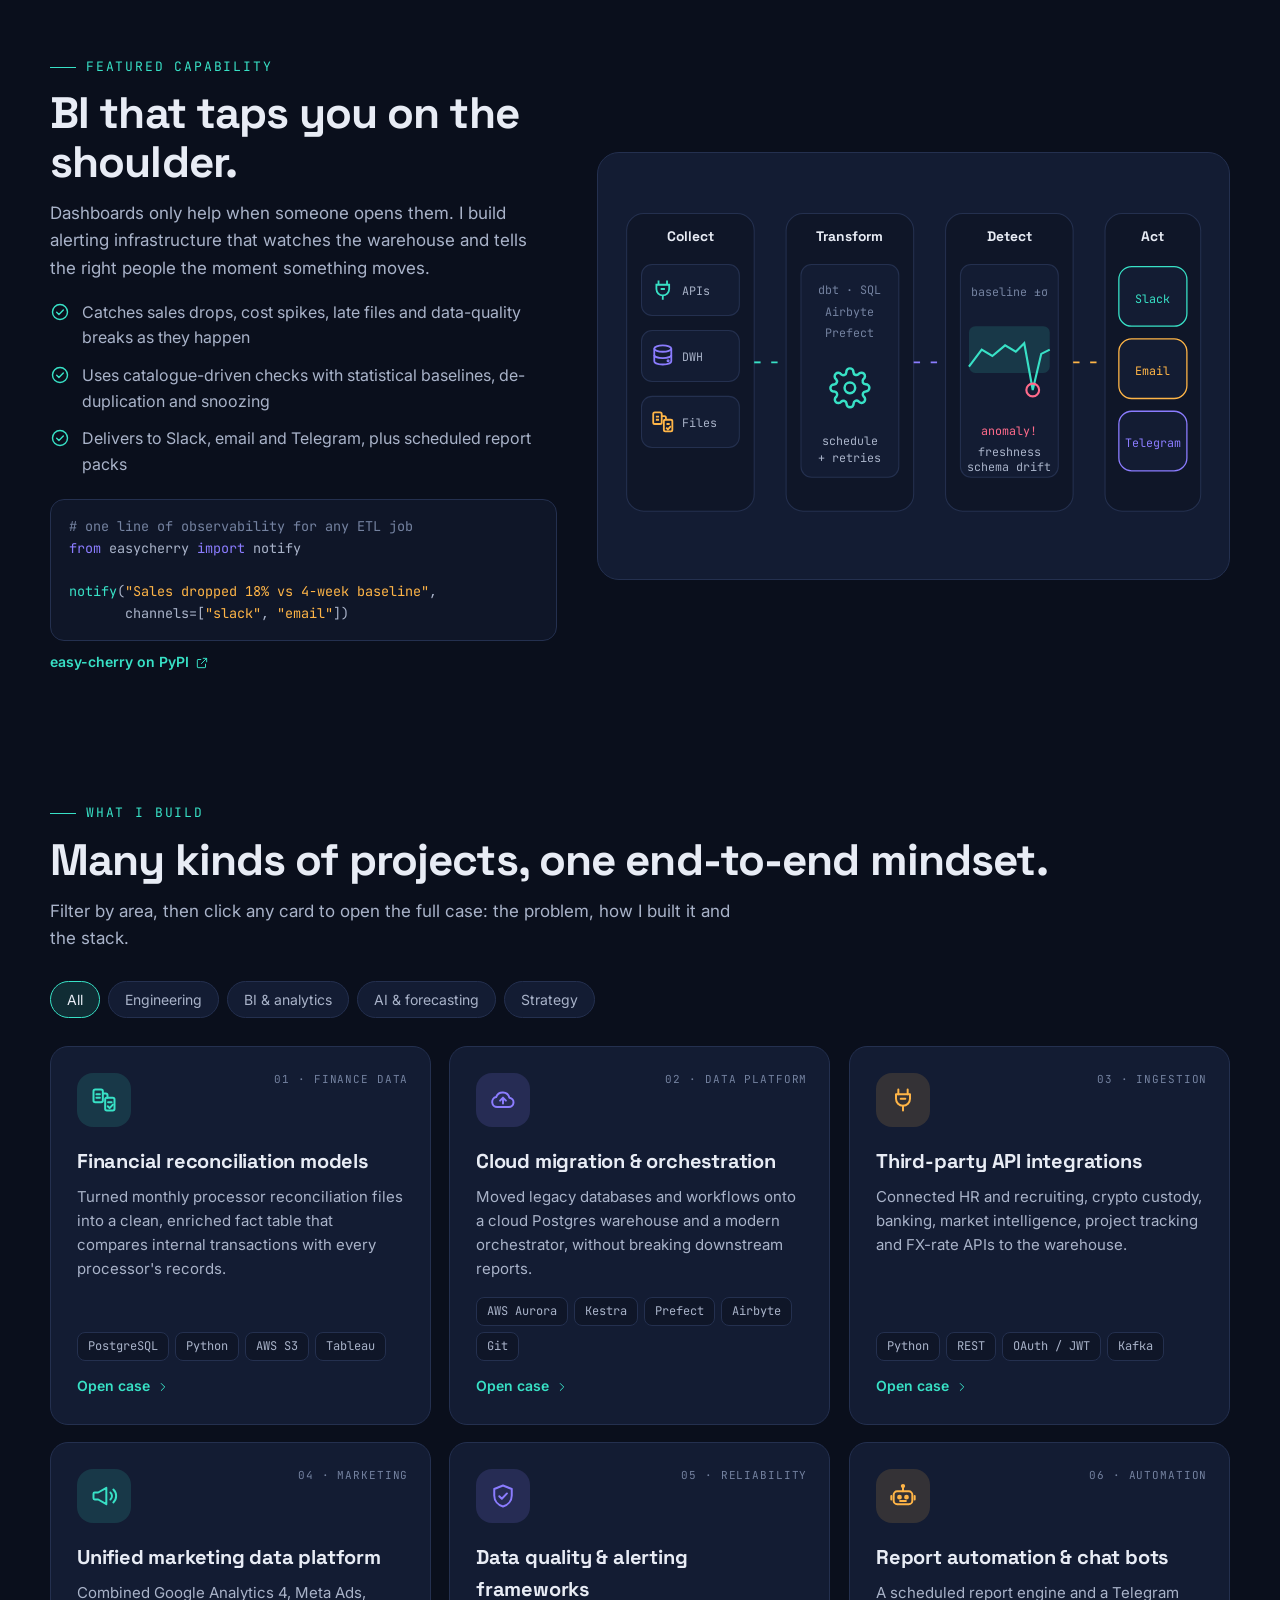
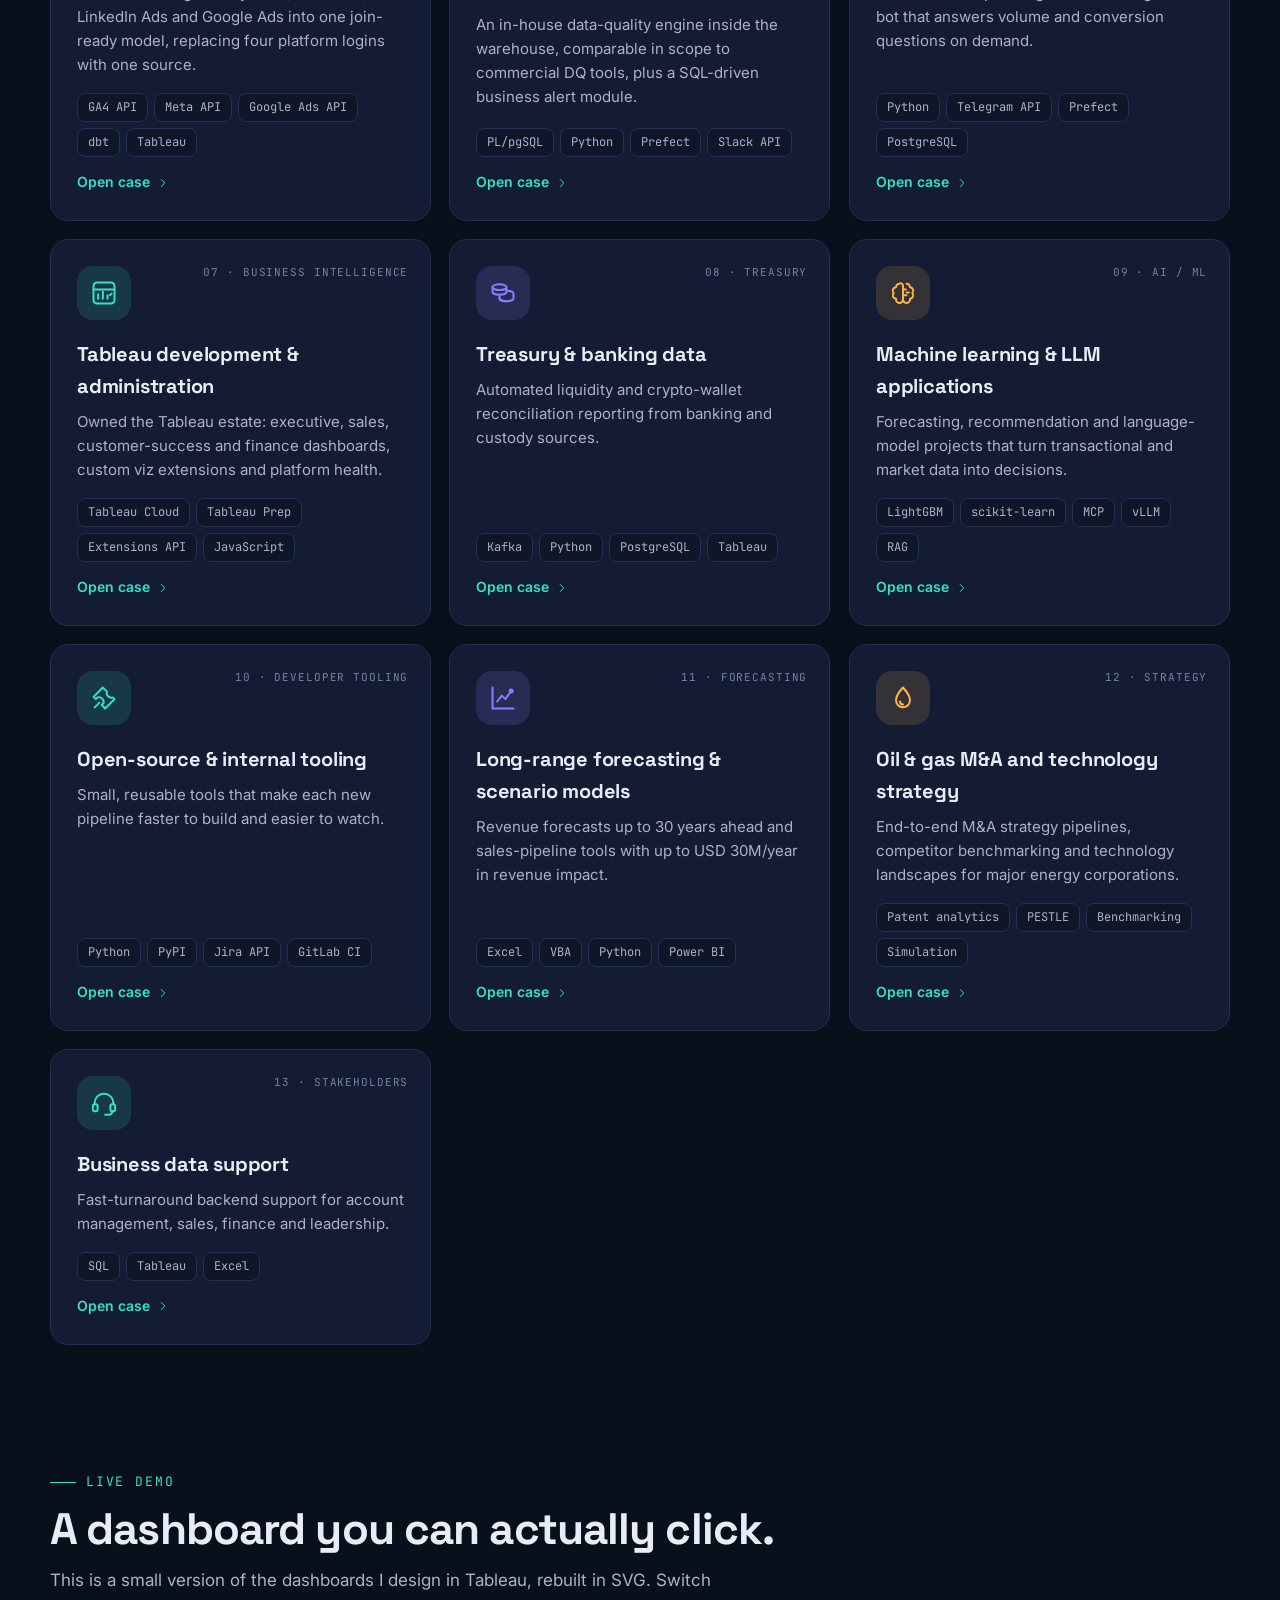
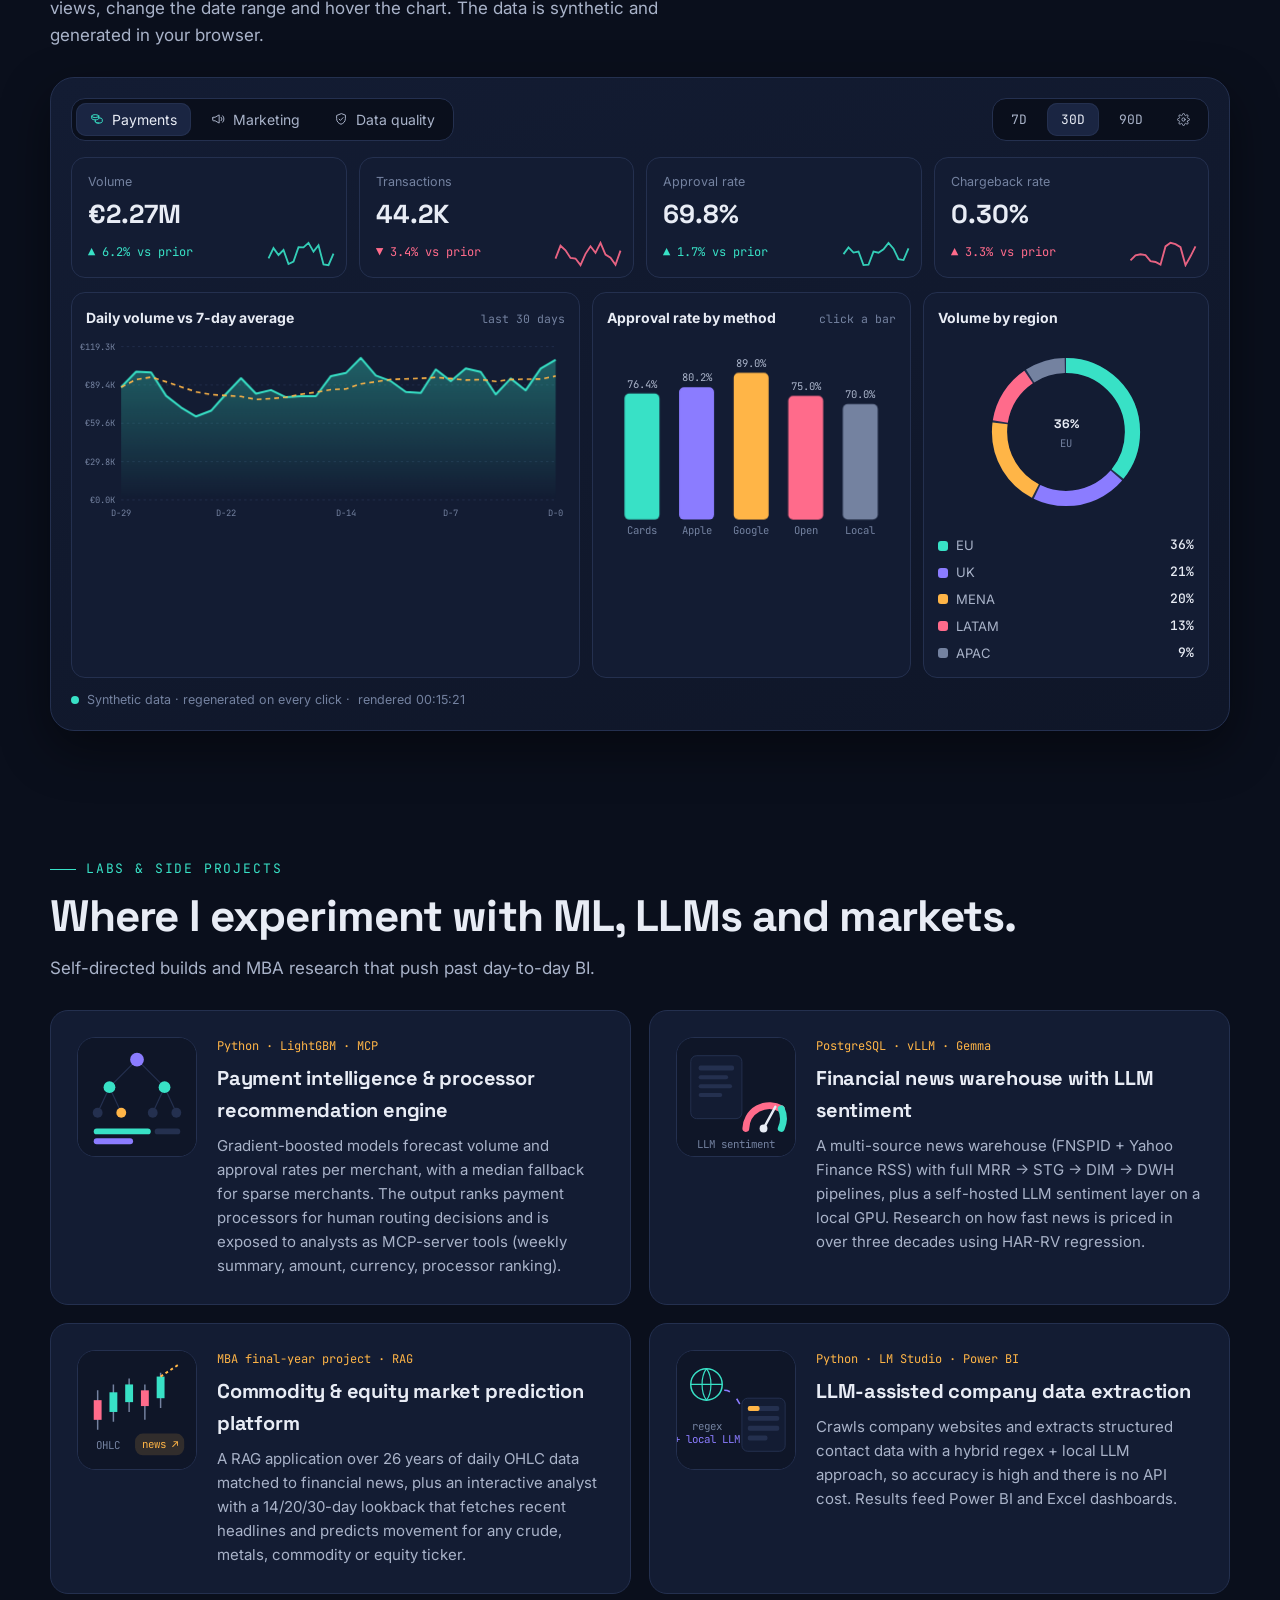
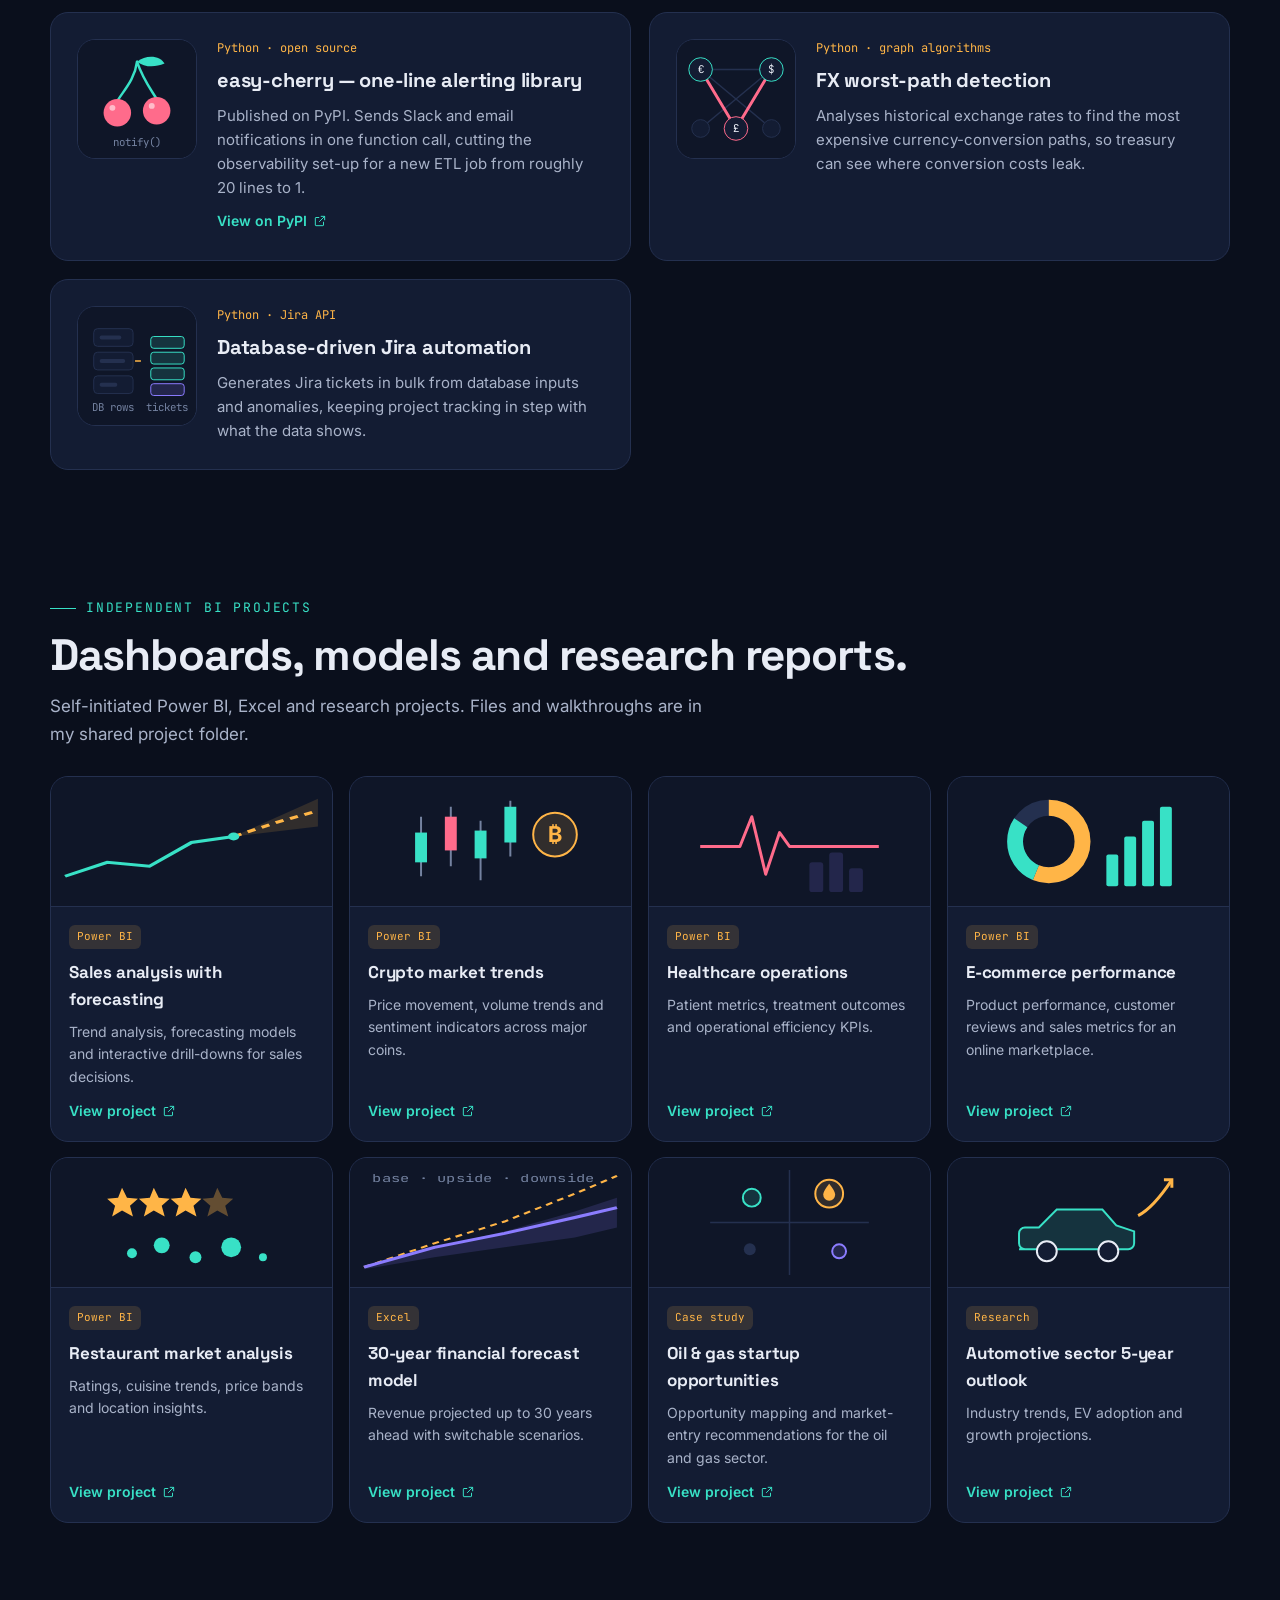
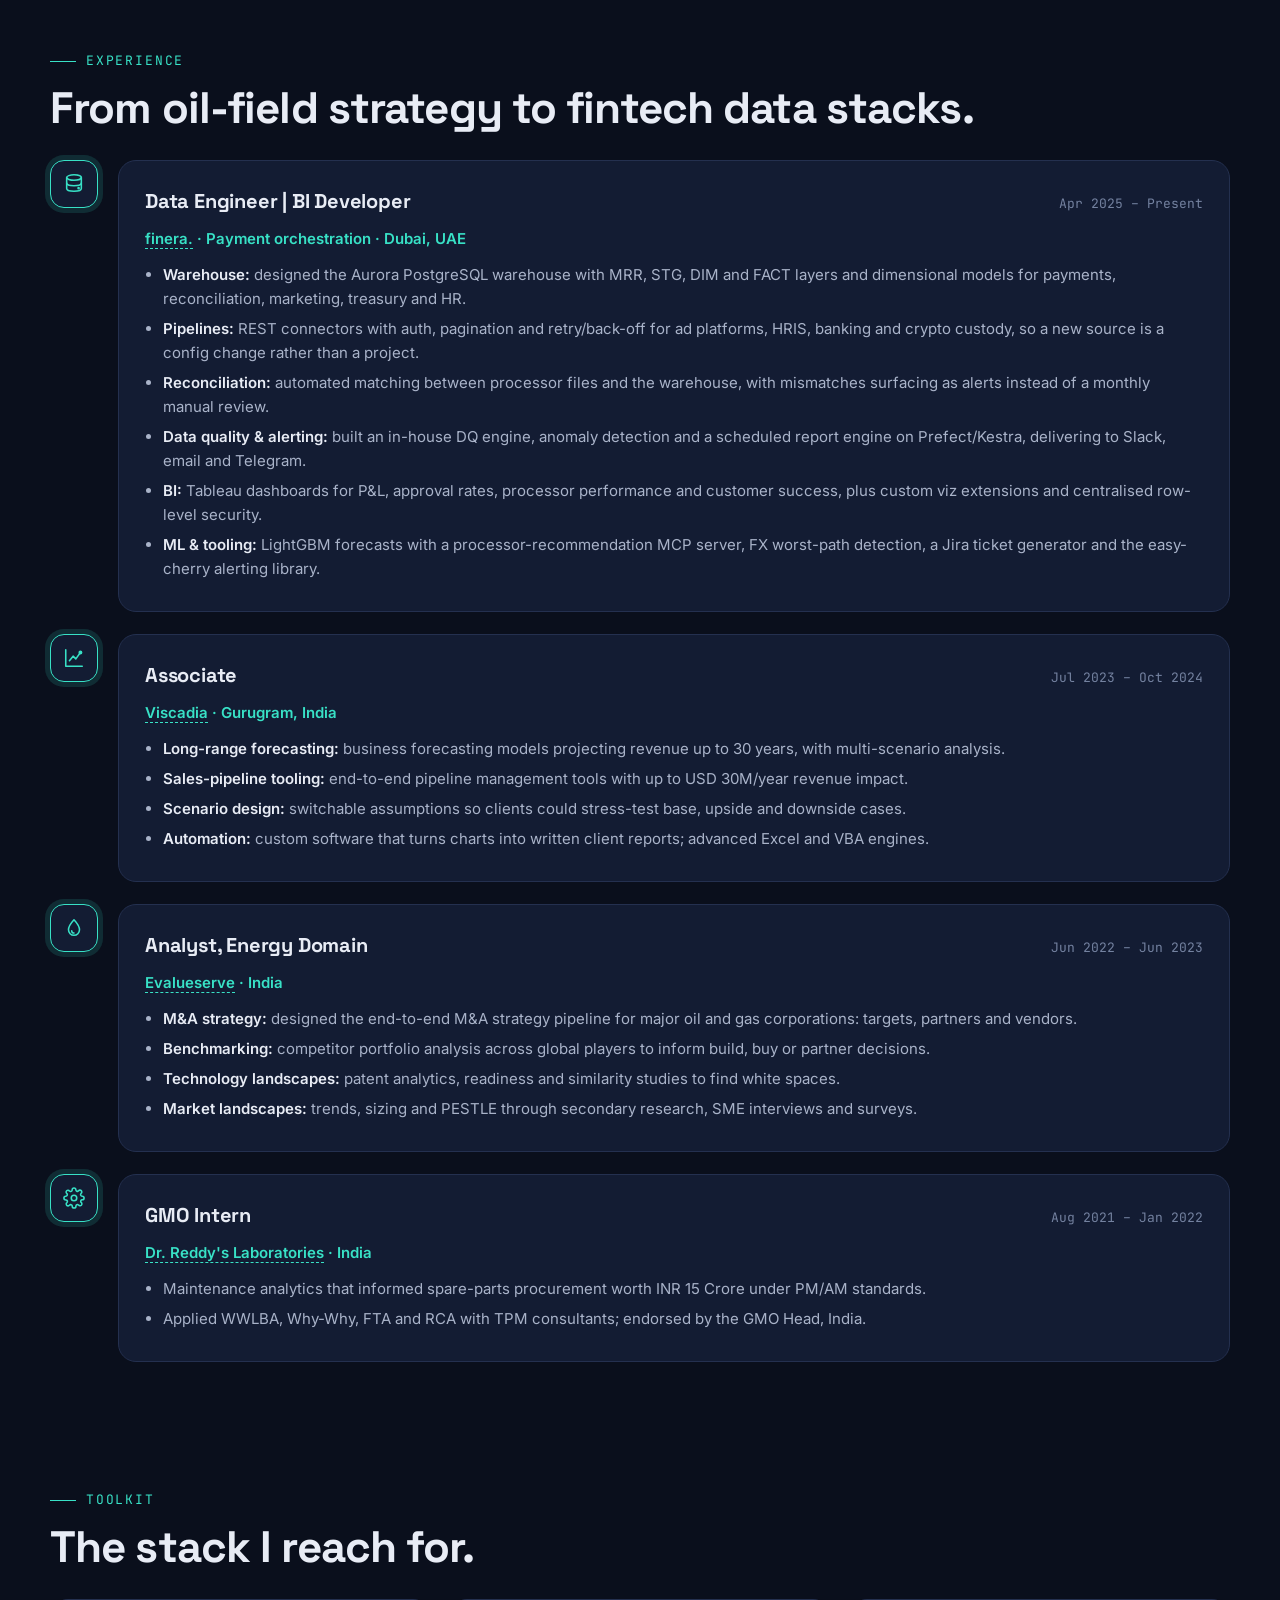
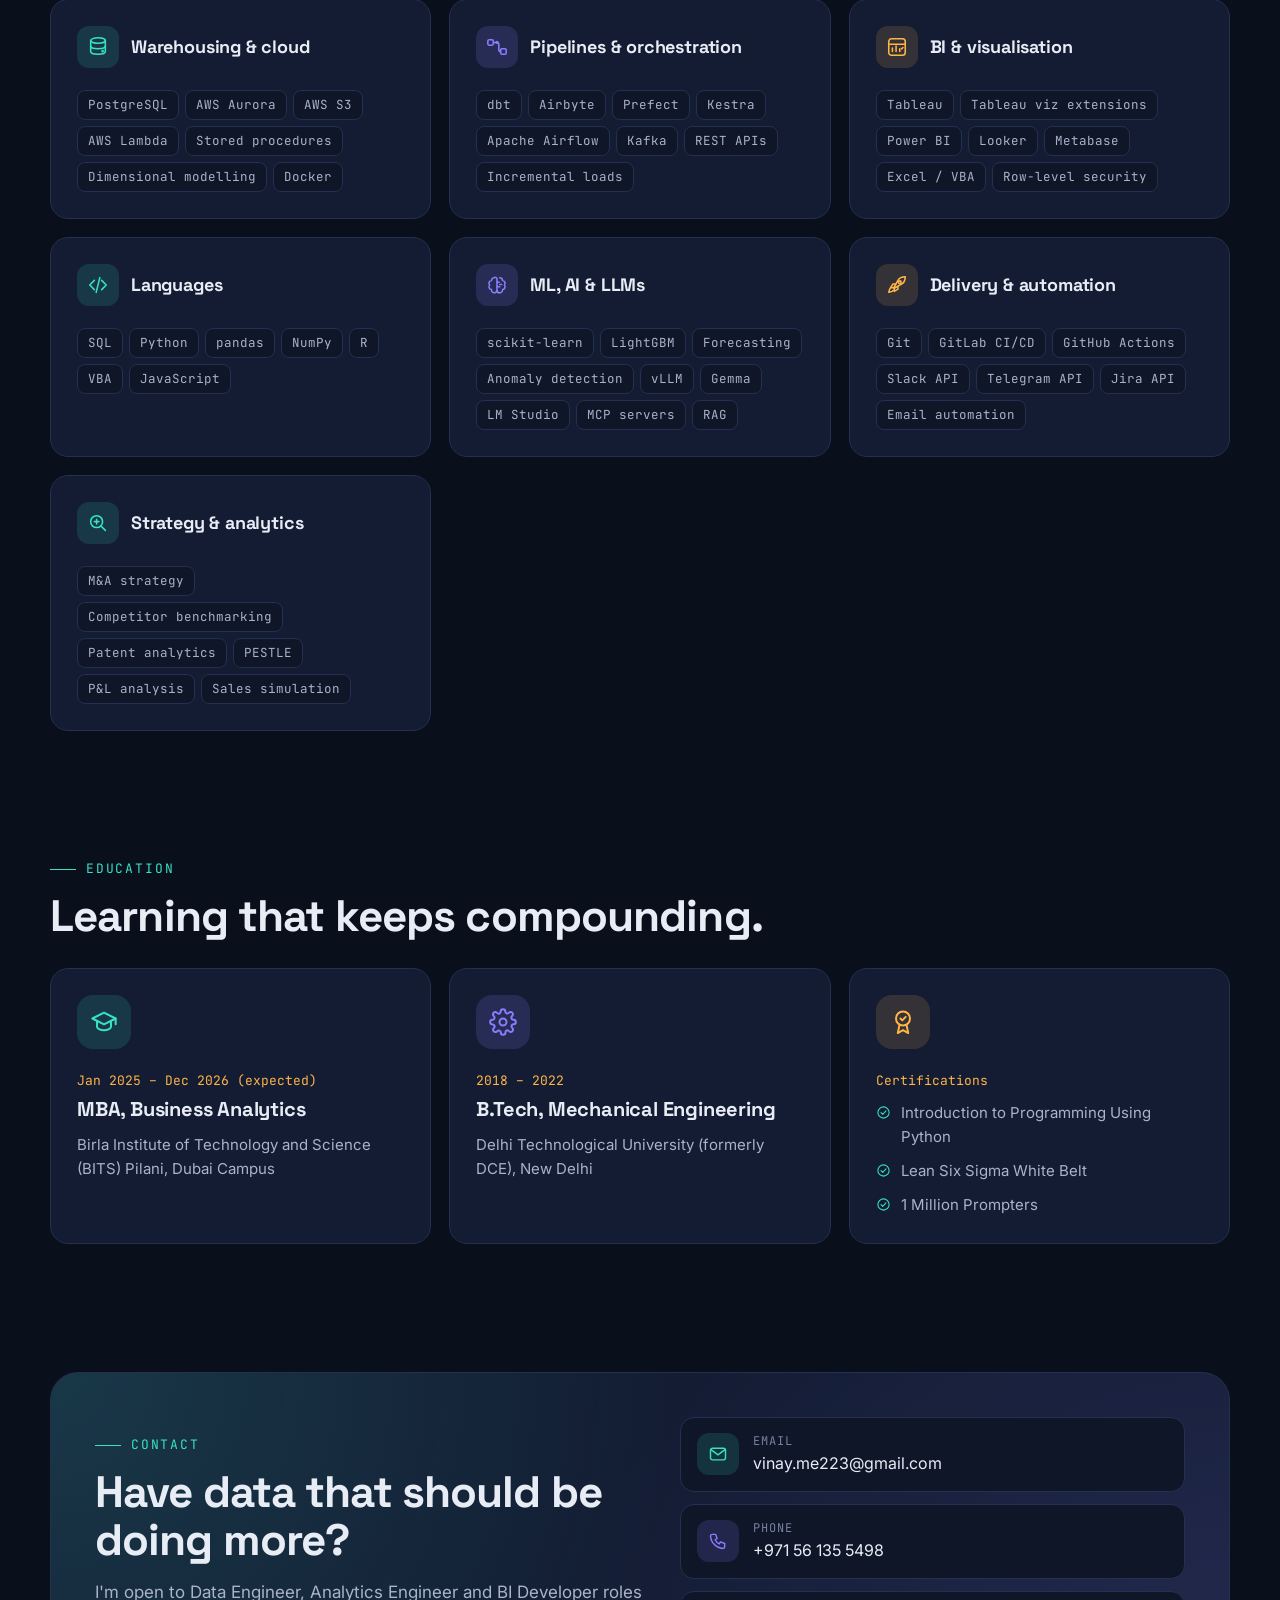
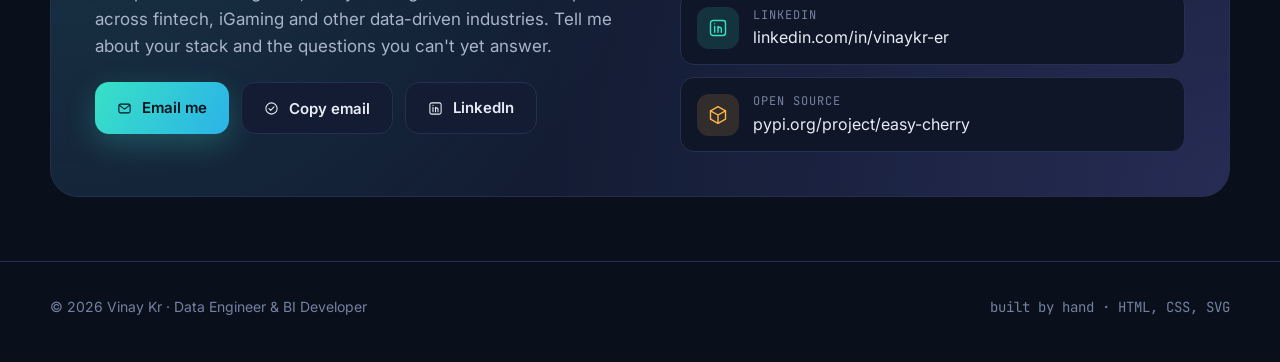
==== commit 2bb657f9: "mail change" ====
--- a/index.html
+++ b/index.html
@@ -27,7 +27,7 @@
       "url": "https://me0vinay.github.io/portfolio/",
       "image": "https://me0vinay.github.io/portfolio/assets/img/og-image.png",
       "jobTitle": "Data Engineer and BI Developer",
-      "email": "vinaykr.me@gmail.com",
+      "email": "vinay.me223@gmail.com",
       "address": {
         "@type": "PostalAddress",
         "addressLocality": "Dubai",
@@ -532,13 +532,13 @@
         <h2 class="section-title">Have data that should be doing more?</h2>
         <p class="section-sub">I'm open to Data Engineer, Analytics Engineer and BI Developer roles across fintech, iGaming and other data-driven industries. Tell me about your stack and the questions you can't yet answer.</p>
         <div class="cta" style="margin-top:22px">
-          <a class="btn primary" href="mailto:vinaykr.me@gmail.com"><svg class="icon"><use href="#i-mail"/></svg> Email me</a>
+          <a class="btn primary" href="mailto:vinay.me223@gmail.com"><svg class="icon"><use href="#i-mail"/></svg> Email me</a>
           <button class="btn ghost" id="copyEmail"><svg class="icon"><use href="#i-check"/></svg> Copy email</button>
           <a class="btn ghost" href="https://www.linkedin.com/in/vinaykr-er/" target="_blank" rel="noopener"><svg class="icon"><use href="#i-linkedin"/></svg> LinkedIn</a>
         </div>
       </div>
       <div class="contact-list">
-        <a class="contact-item" href="mailto:vinaykr.me@gmail.com"><span class="ico"><svg class="icon"><use href="#i-mail"/></svg></span><span><small>Email</small>vinaykr.me@gmail.com</span></a>
+        <a class="contact-item" href="mailto:vinay.me223@gmail.com"><span class="ico"><svg class="icon"><use href="#i-mail"/></svg></span><span><small>Email</small>vinay.me223@gmail.com</span></a>
         <a class="contact-item" href="tel:+971561355498"><span class="ico violet"><svg class="icon"><use href="#i-phone"/></svg></span><span><small>Phone</small>+971 56 135 5498</span></a>
         <a class="contact-item" href="https://www.linkedin.com/in/vinaykr-er/" target="_blank" rel="noopener"><span class="ico"><svg class="icon"><use href="#i-linkedin"/></svg></span><span><small>LinkedIn</small>linkedin.com/in/vinaykr-er</span></a>
         <a class="contact-item" href="https://pypi.org/project/easy-cherry/" target="_blank" rel="noopener"><span class="ico amber"><svg class="icon"><use href="#i-box"/></svg></span><span><small>Open source</small>pypi.org/project/easy-cherry</span></a>
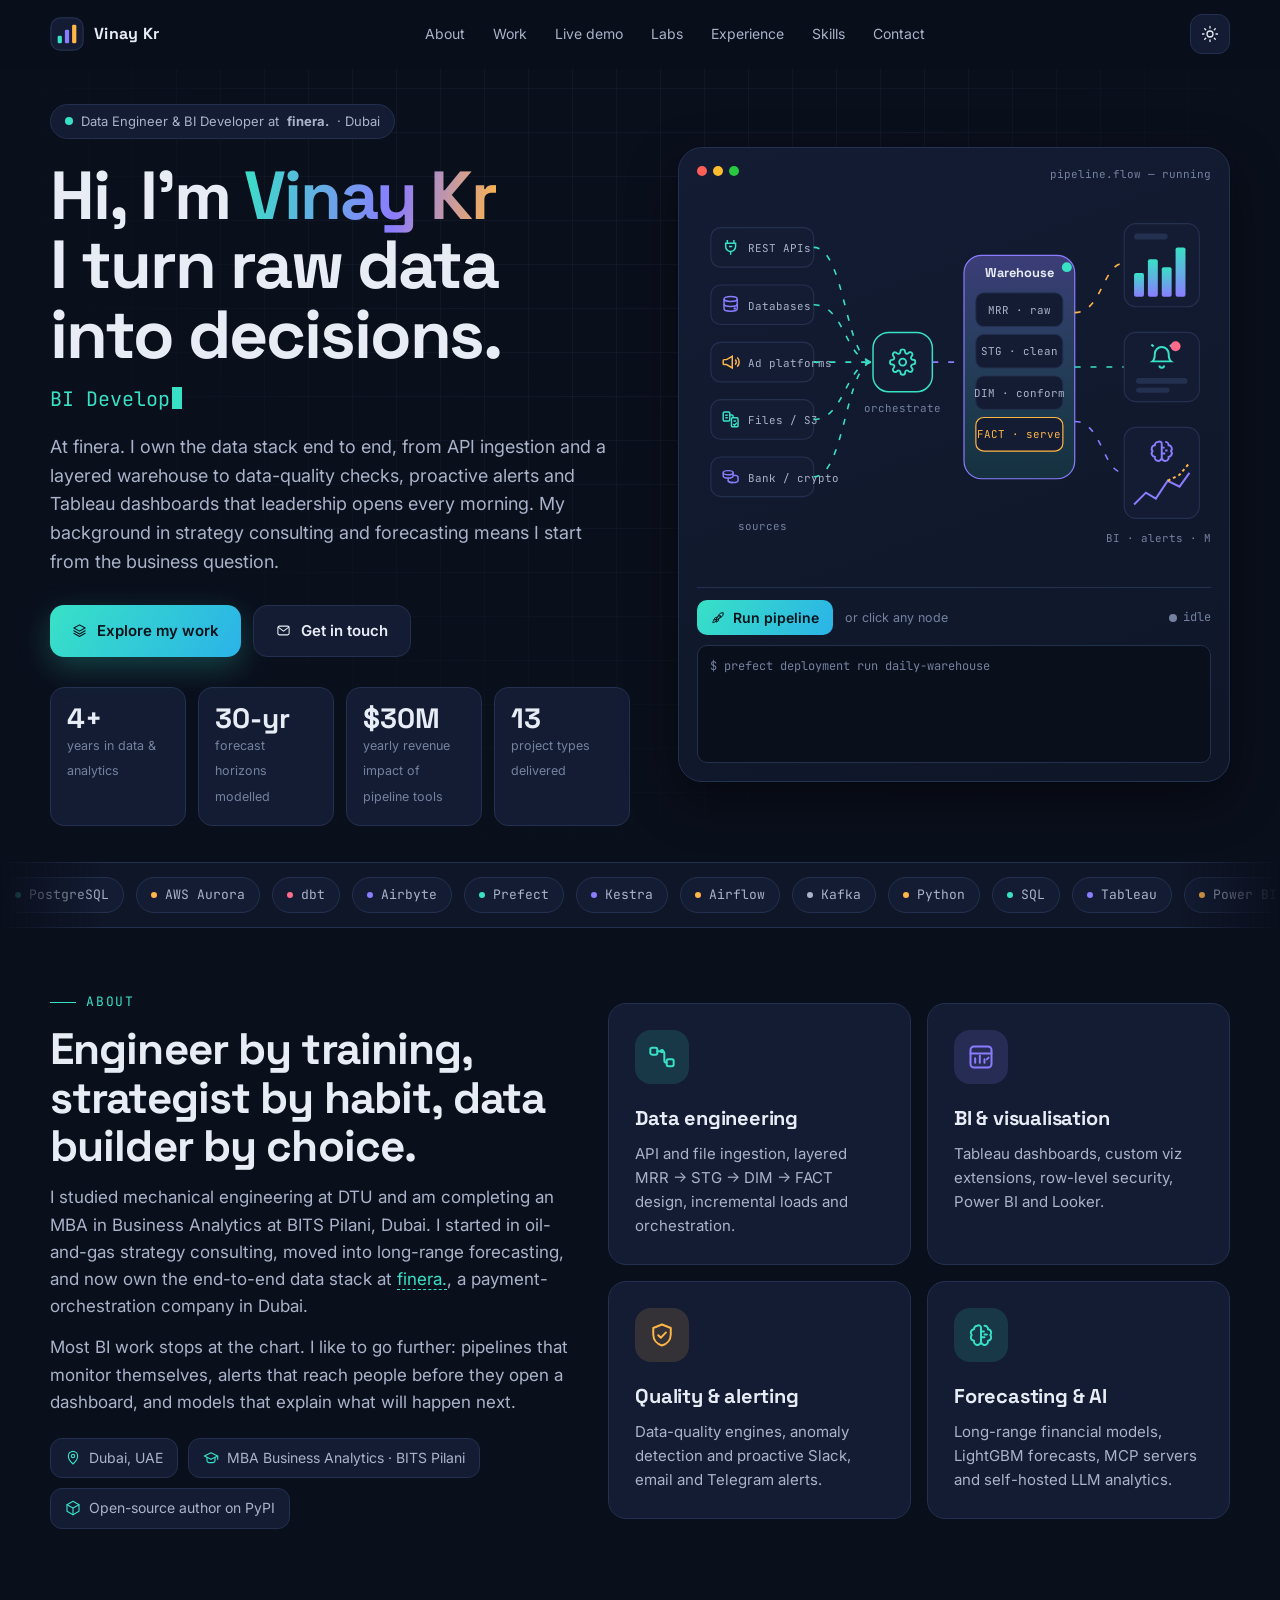
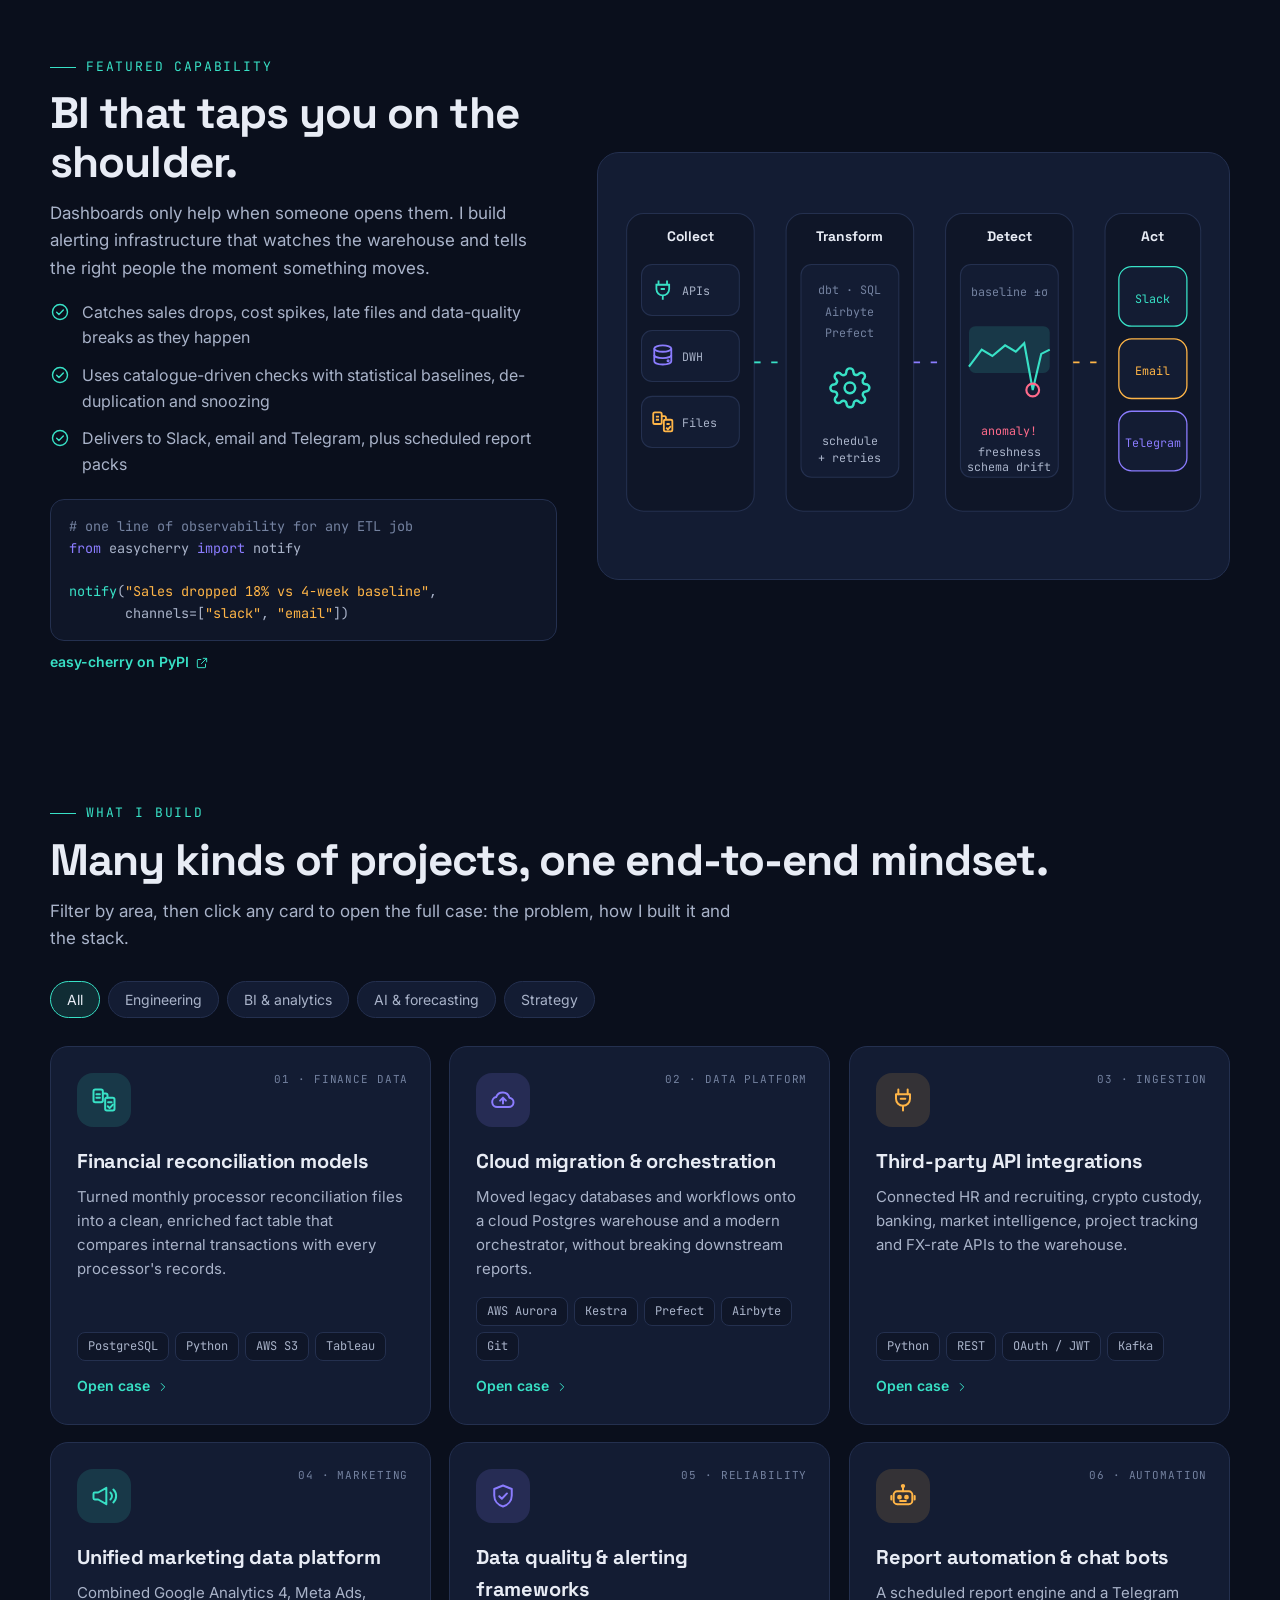
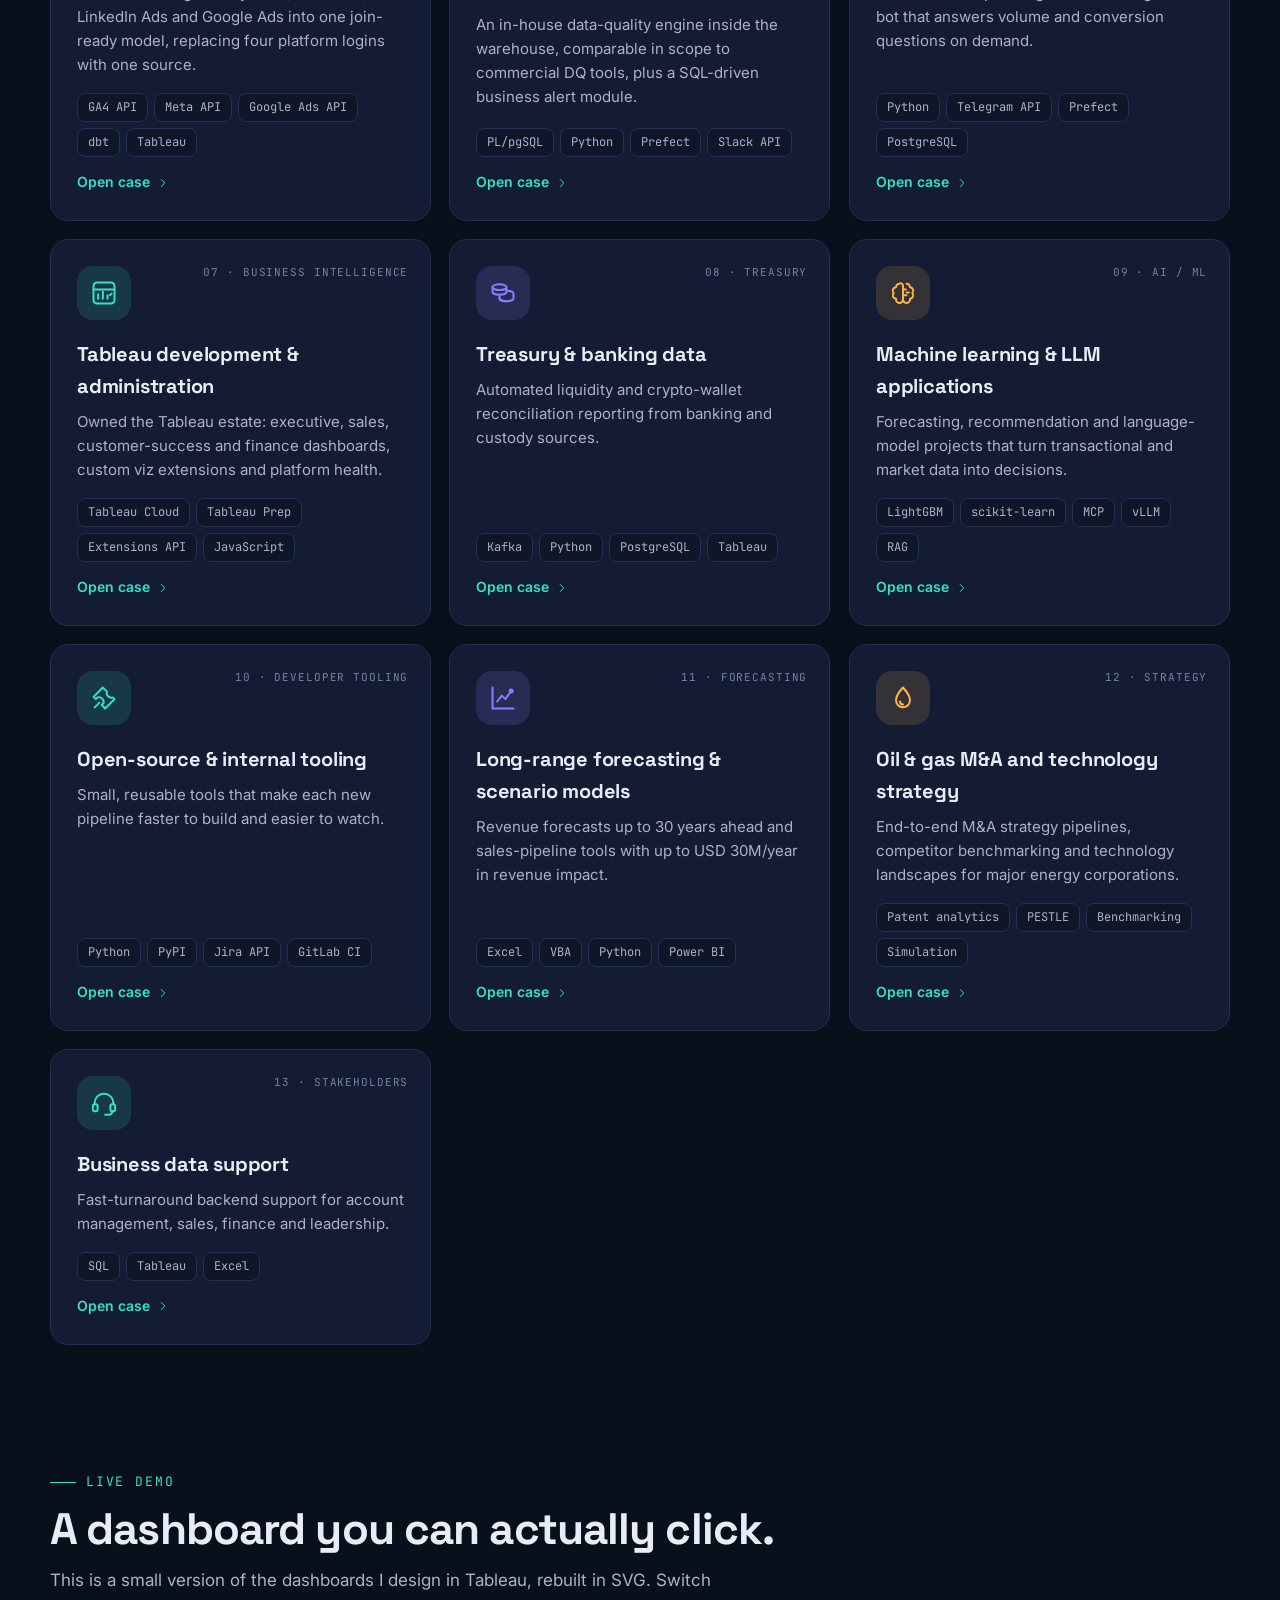
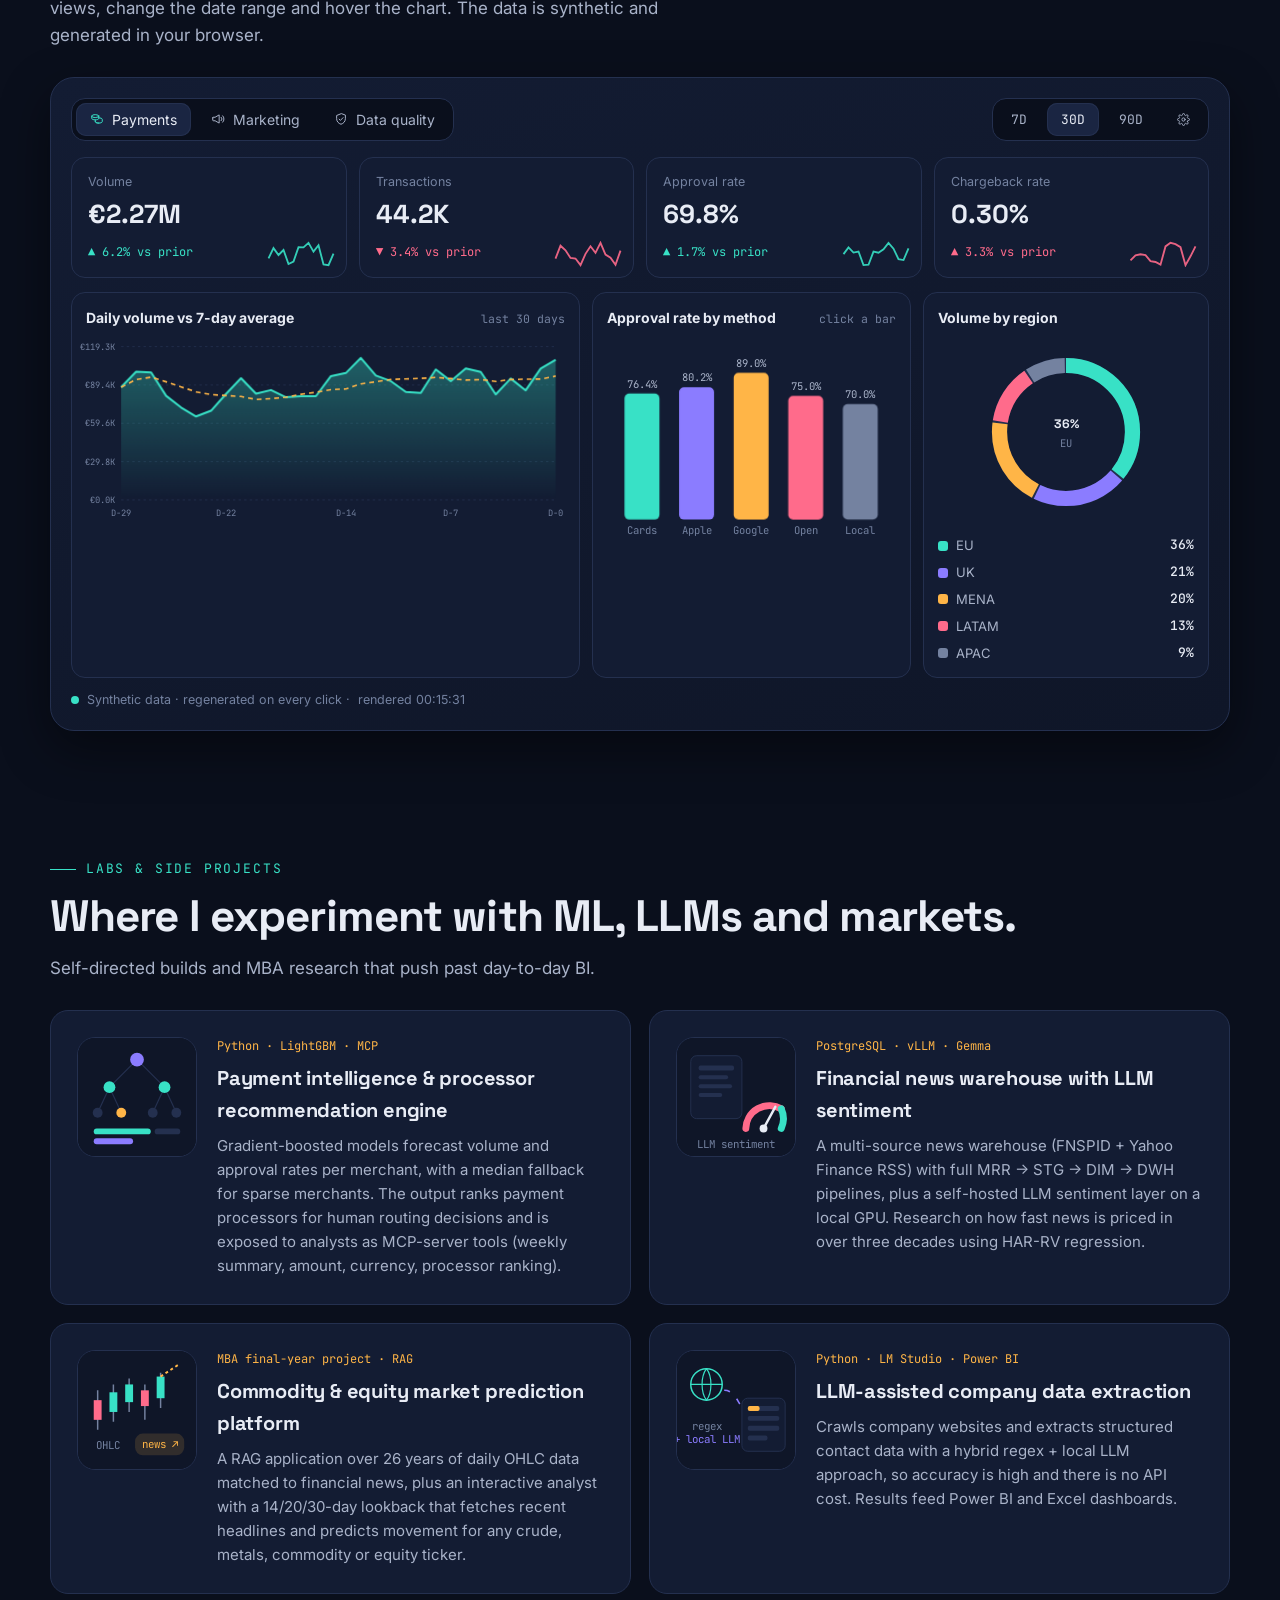
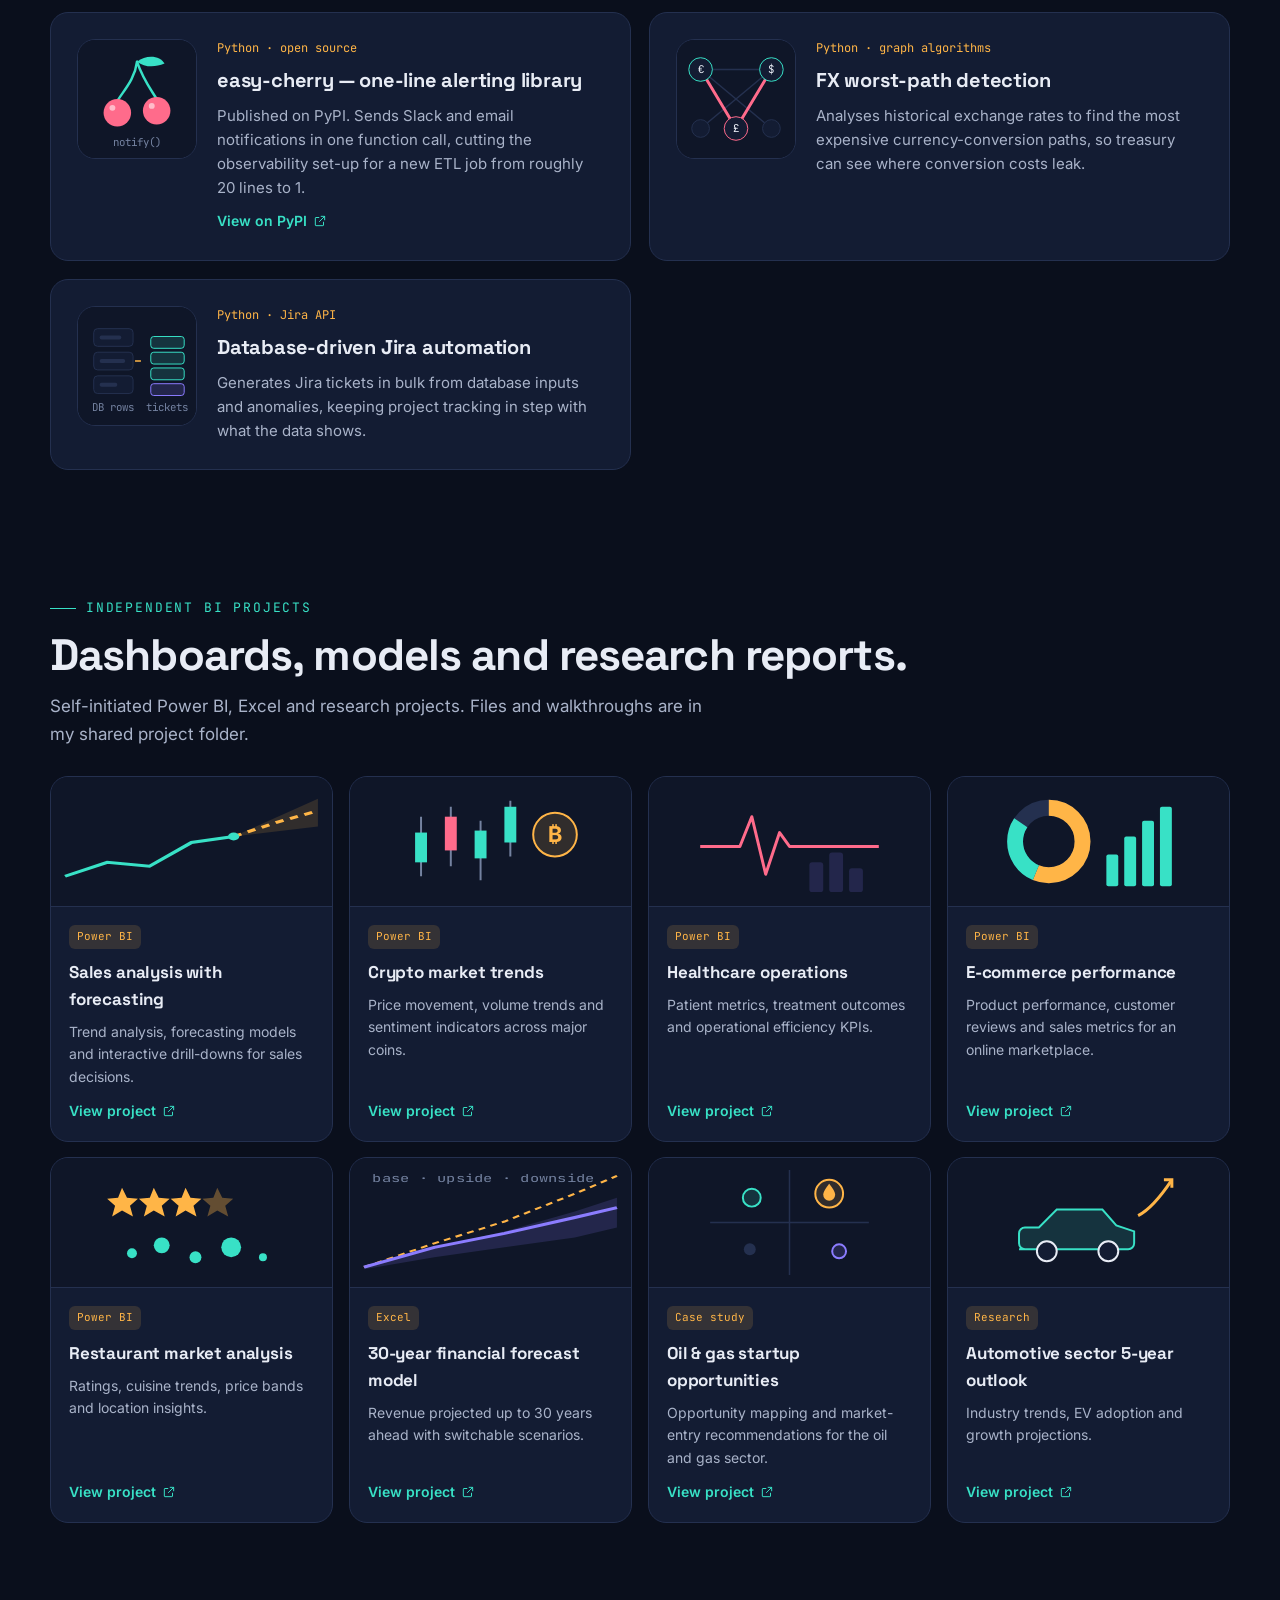
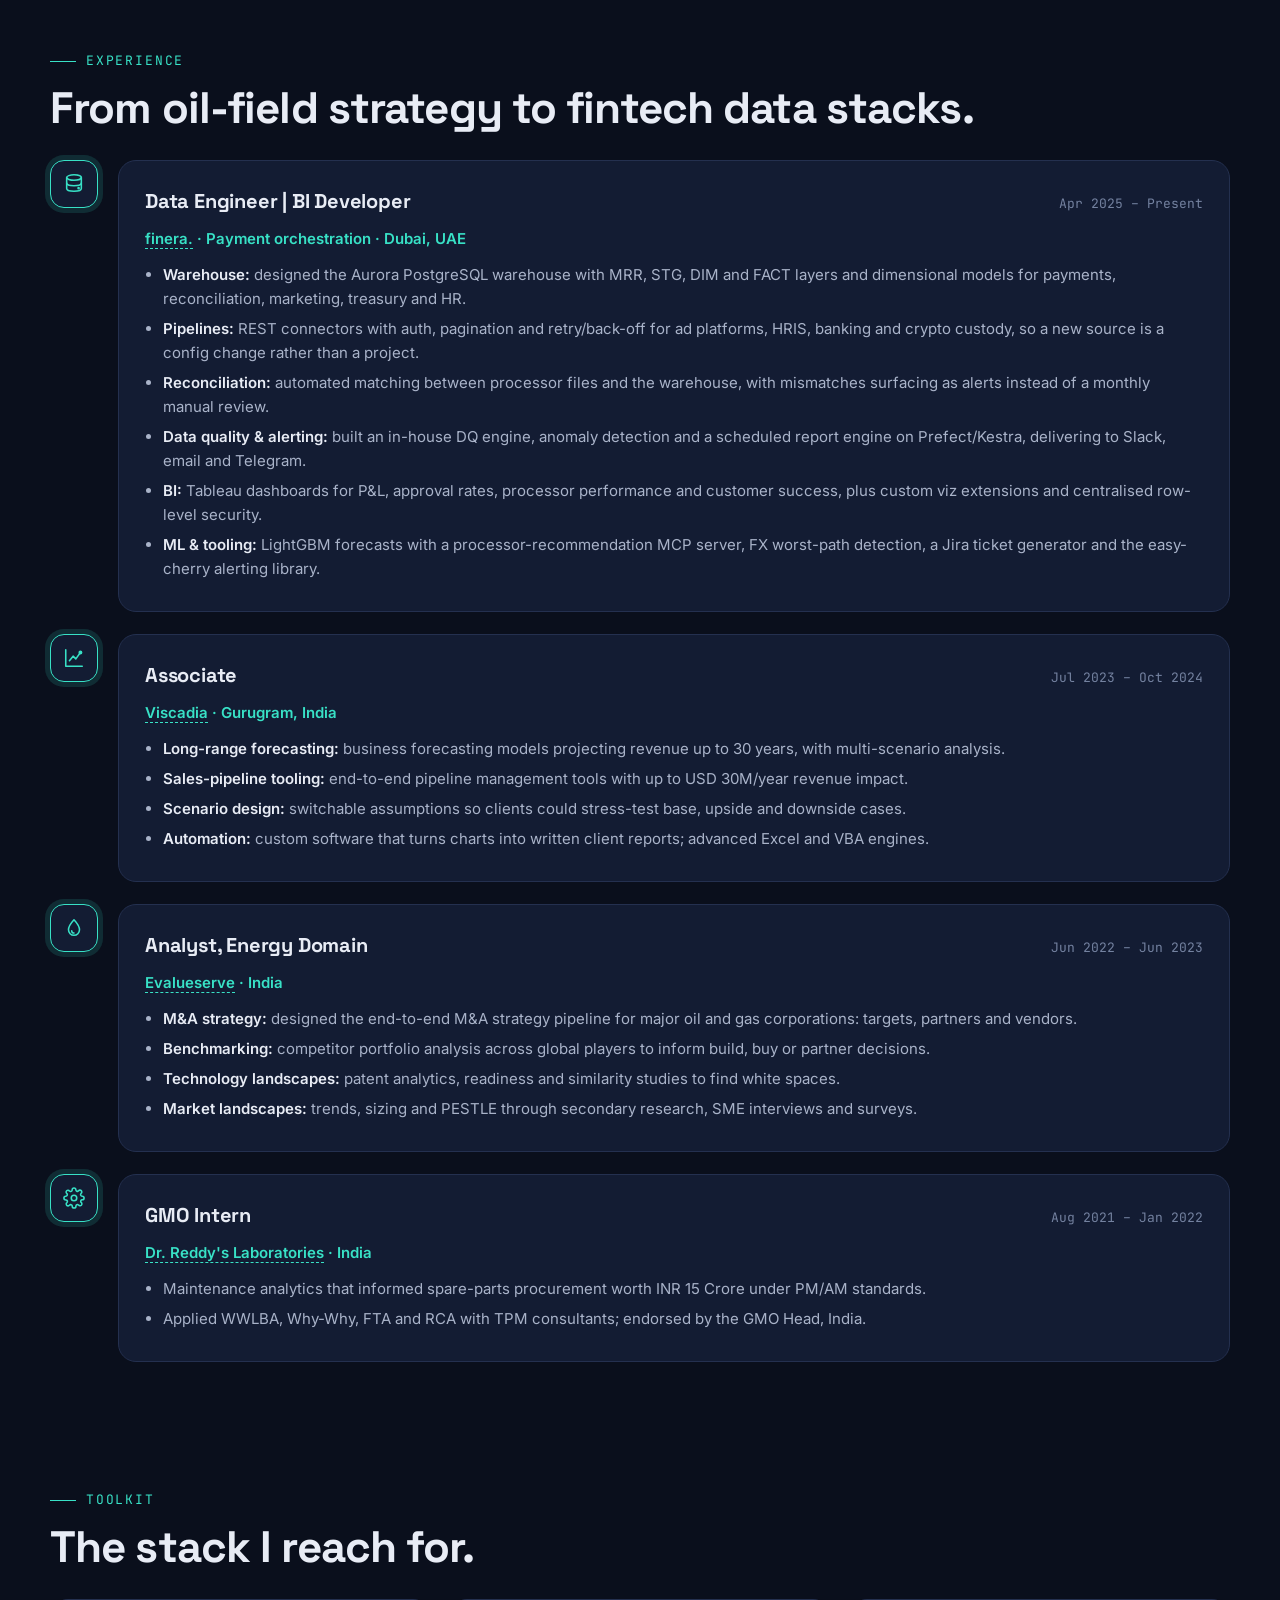
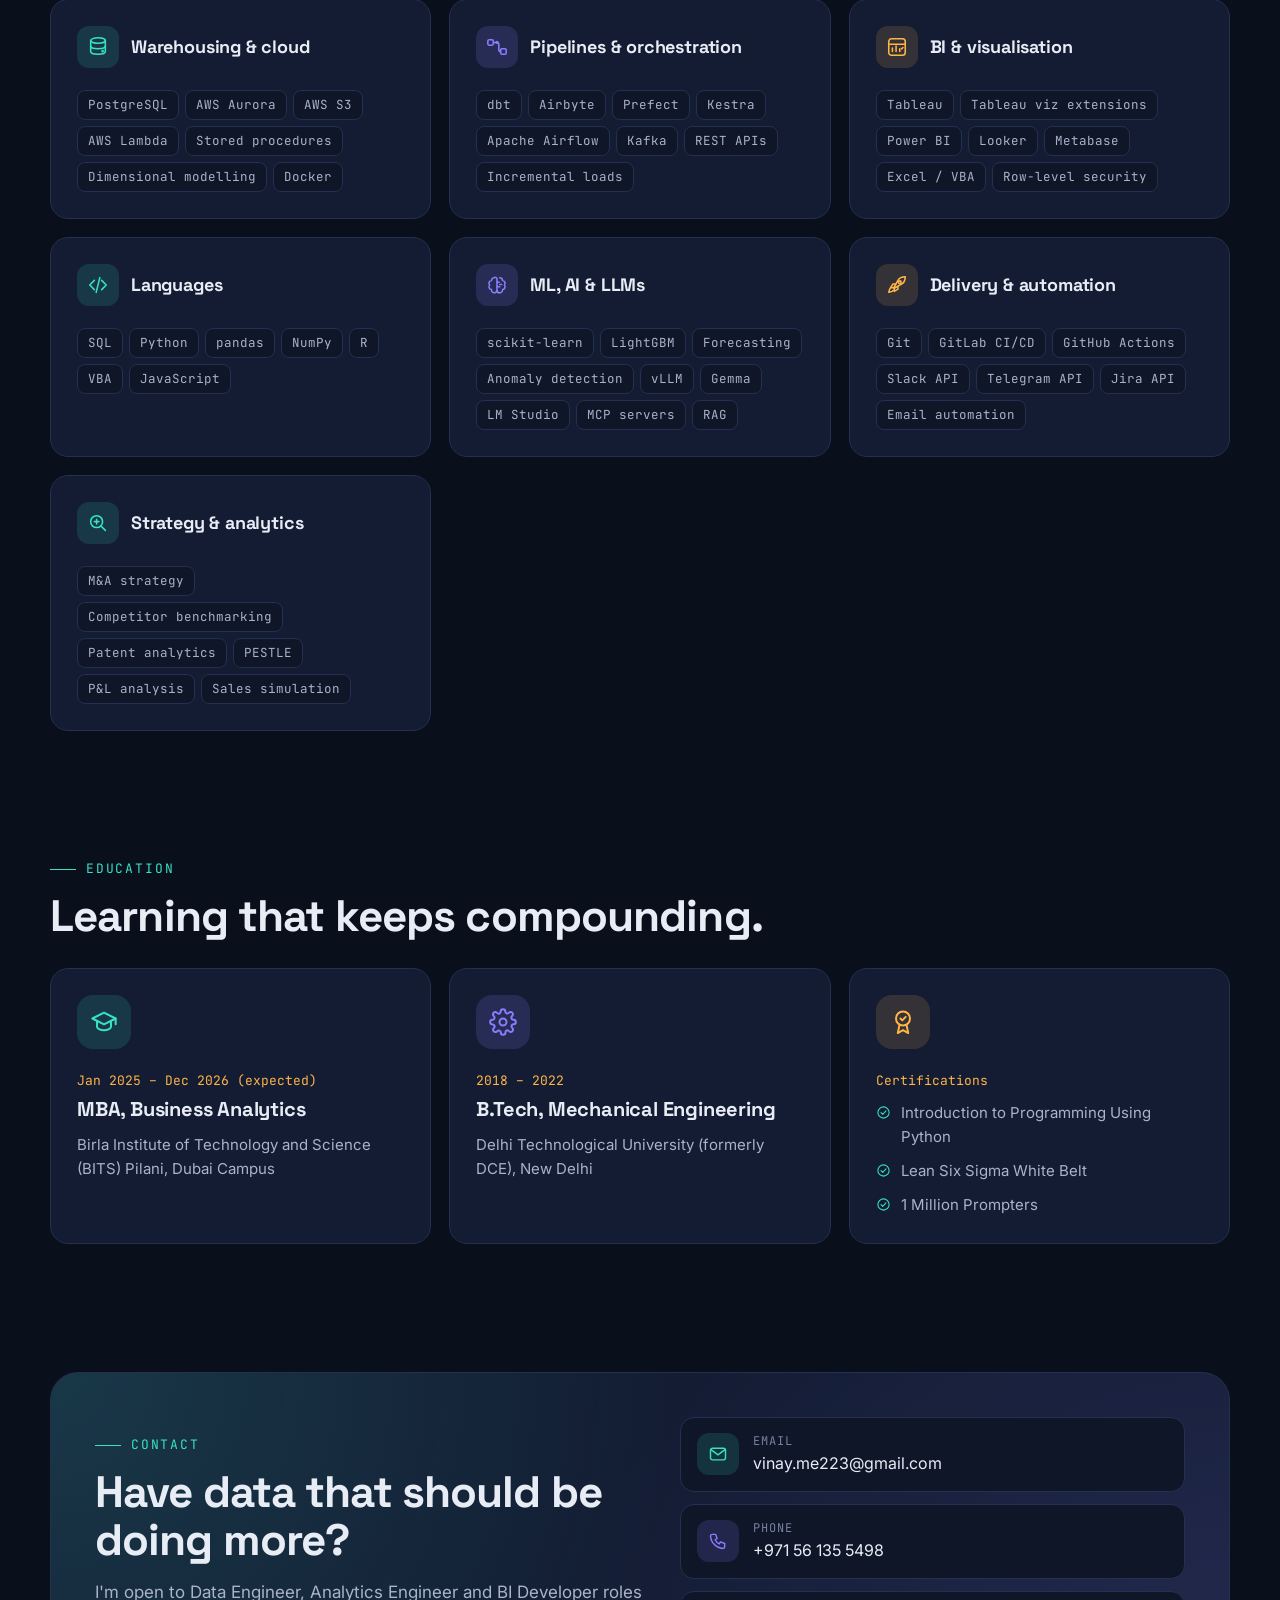
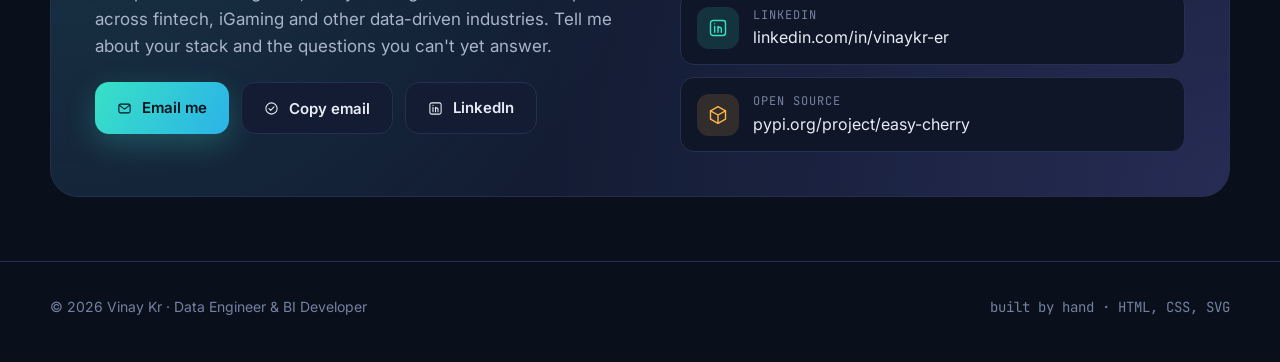
==== commit 689de9b0: "new mail" ====
--- a/index.html
+++ b/index.html
@@ -566,6 +566,6 @@
   </div>
 </div>
 
-<script src="assets/js/main.js?v=6"></script>
+<script src="assets/js/main.js?v=7"></script>
 </body>
 </html>
